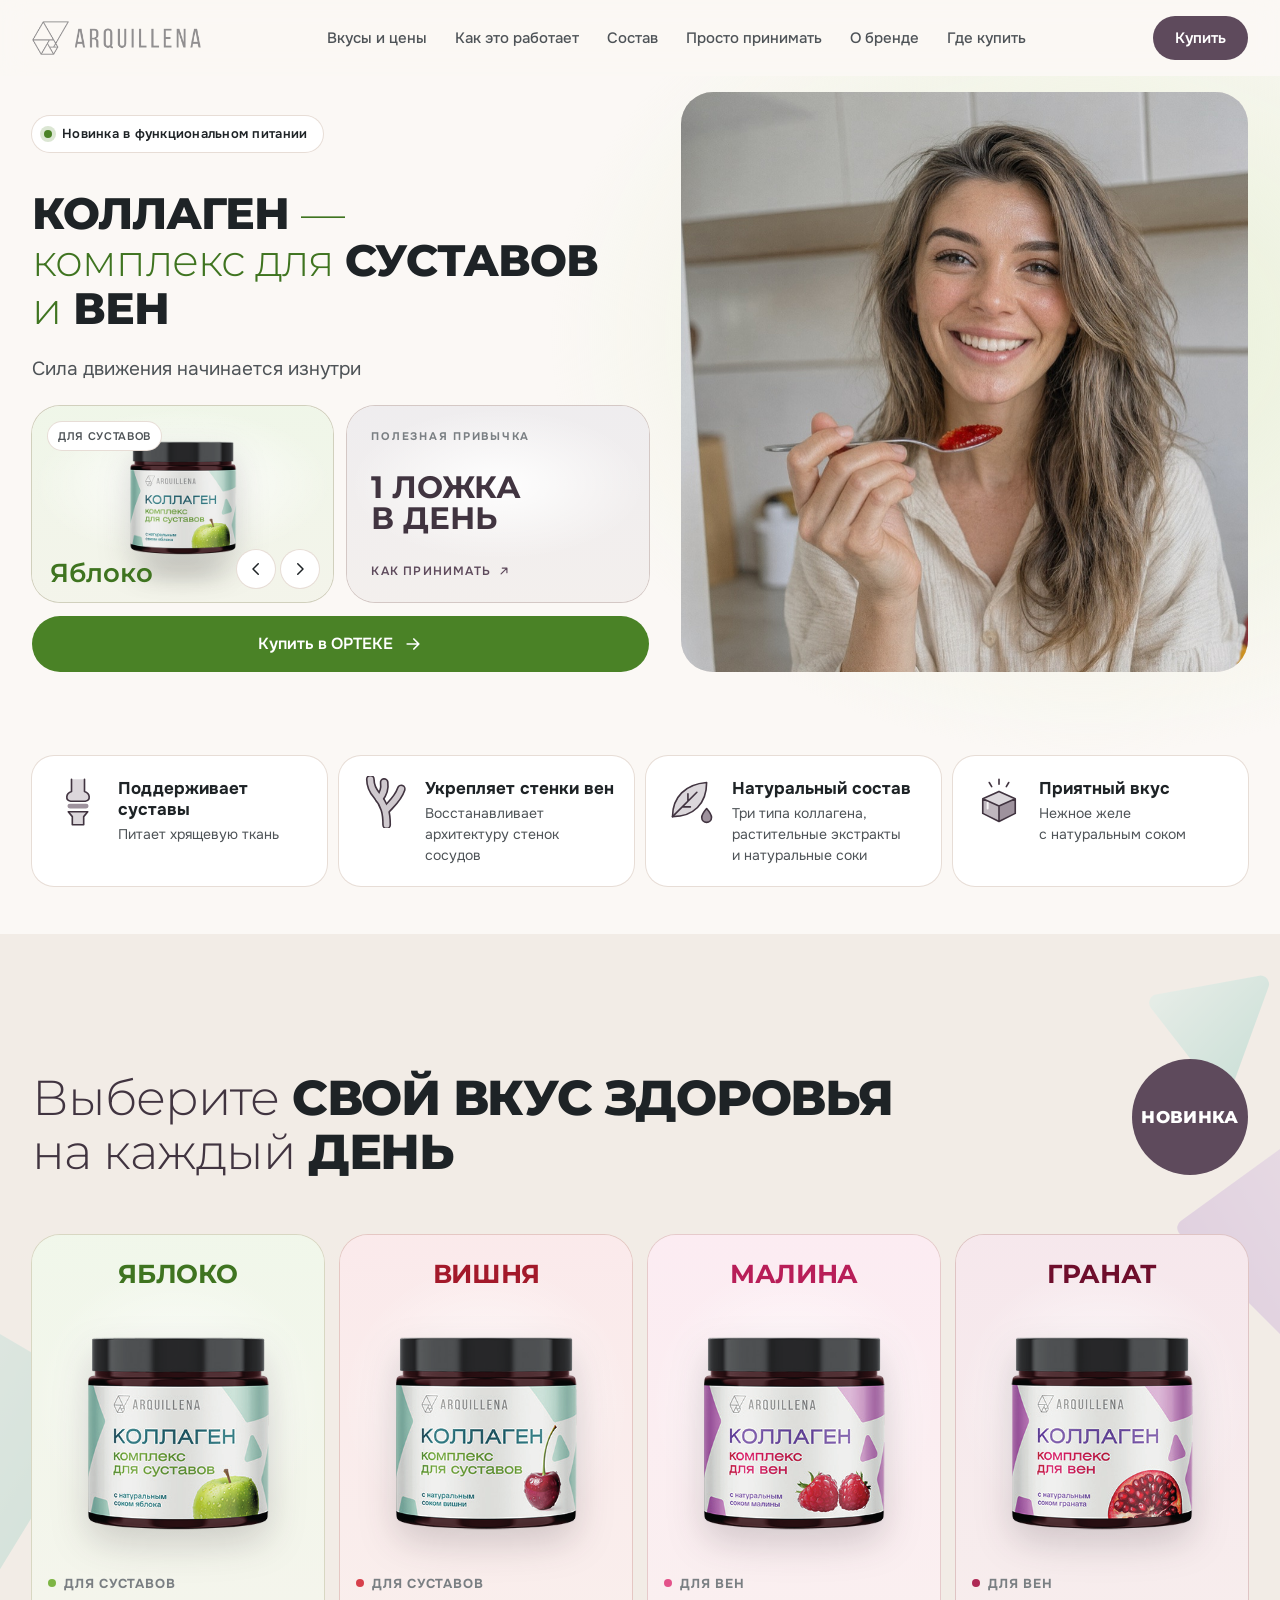
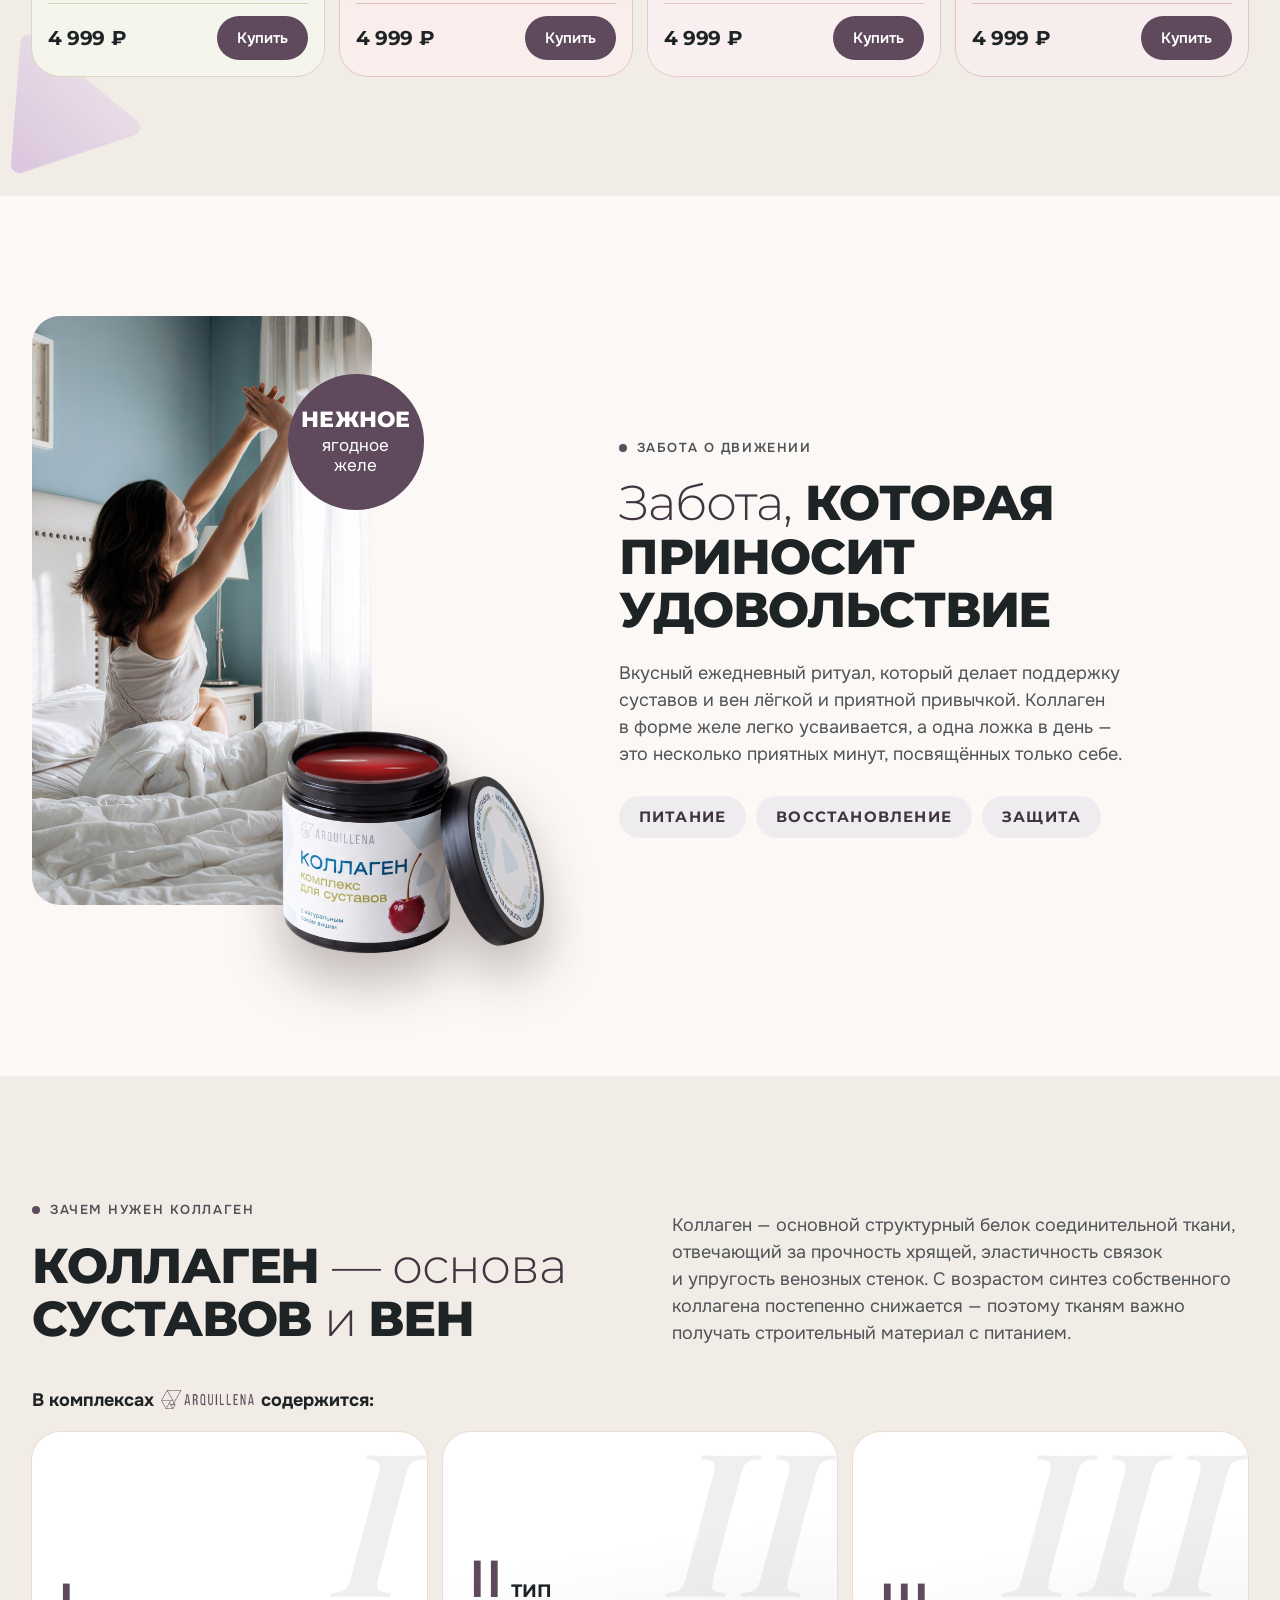
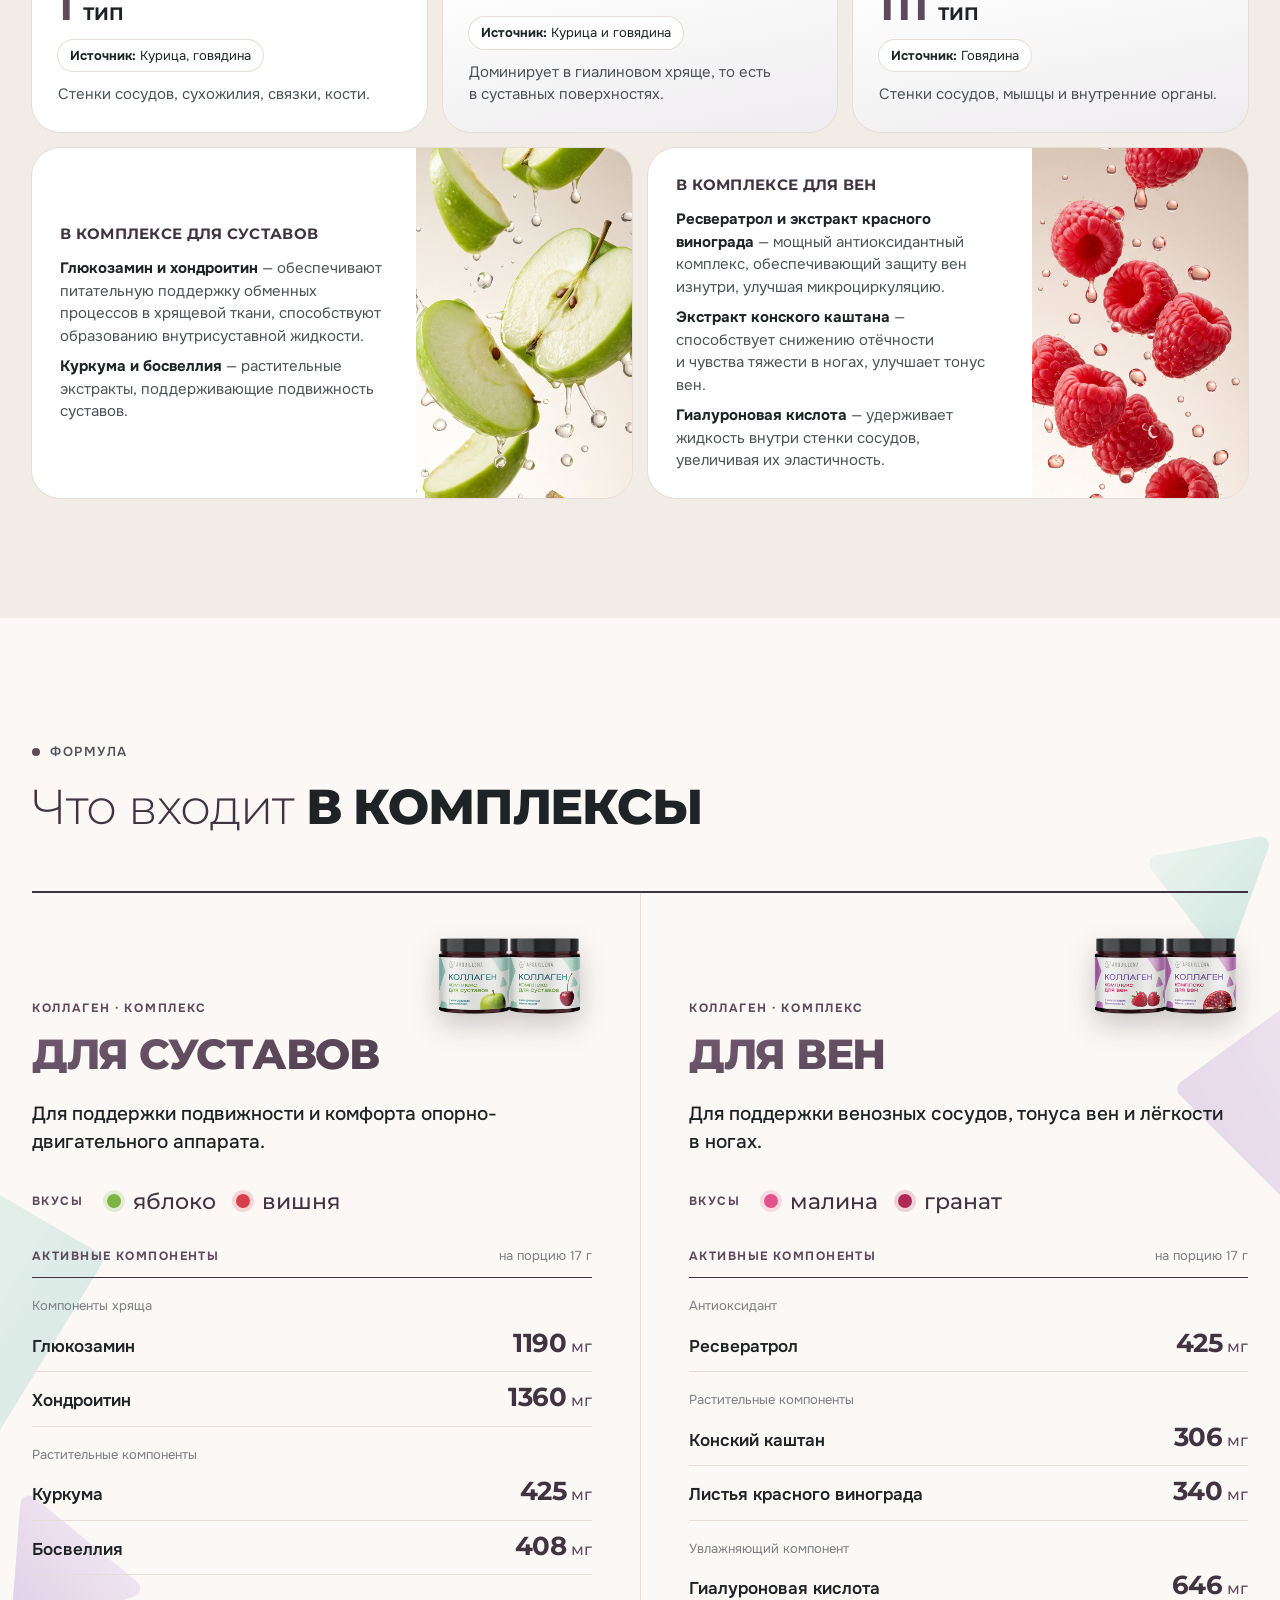
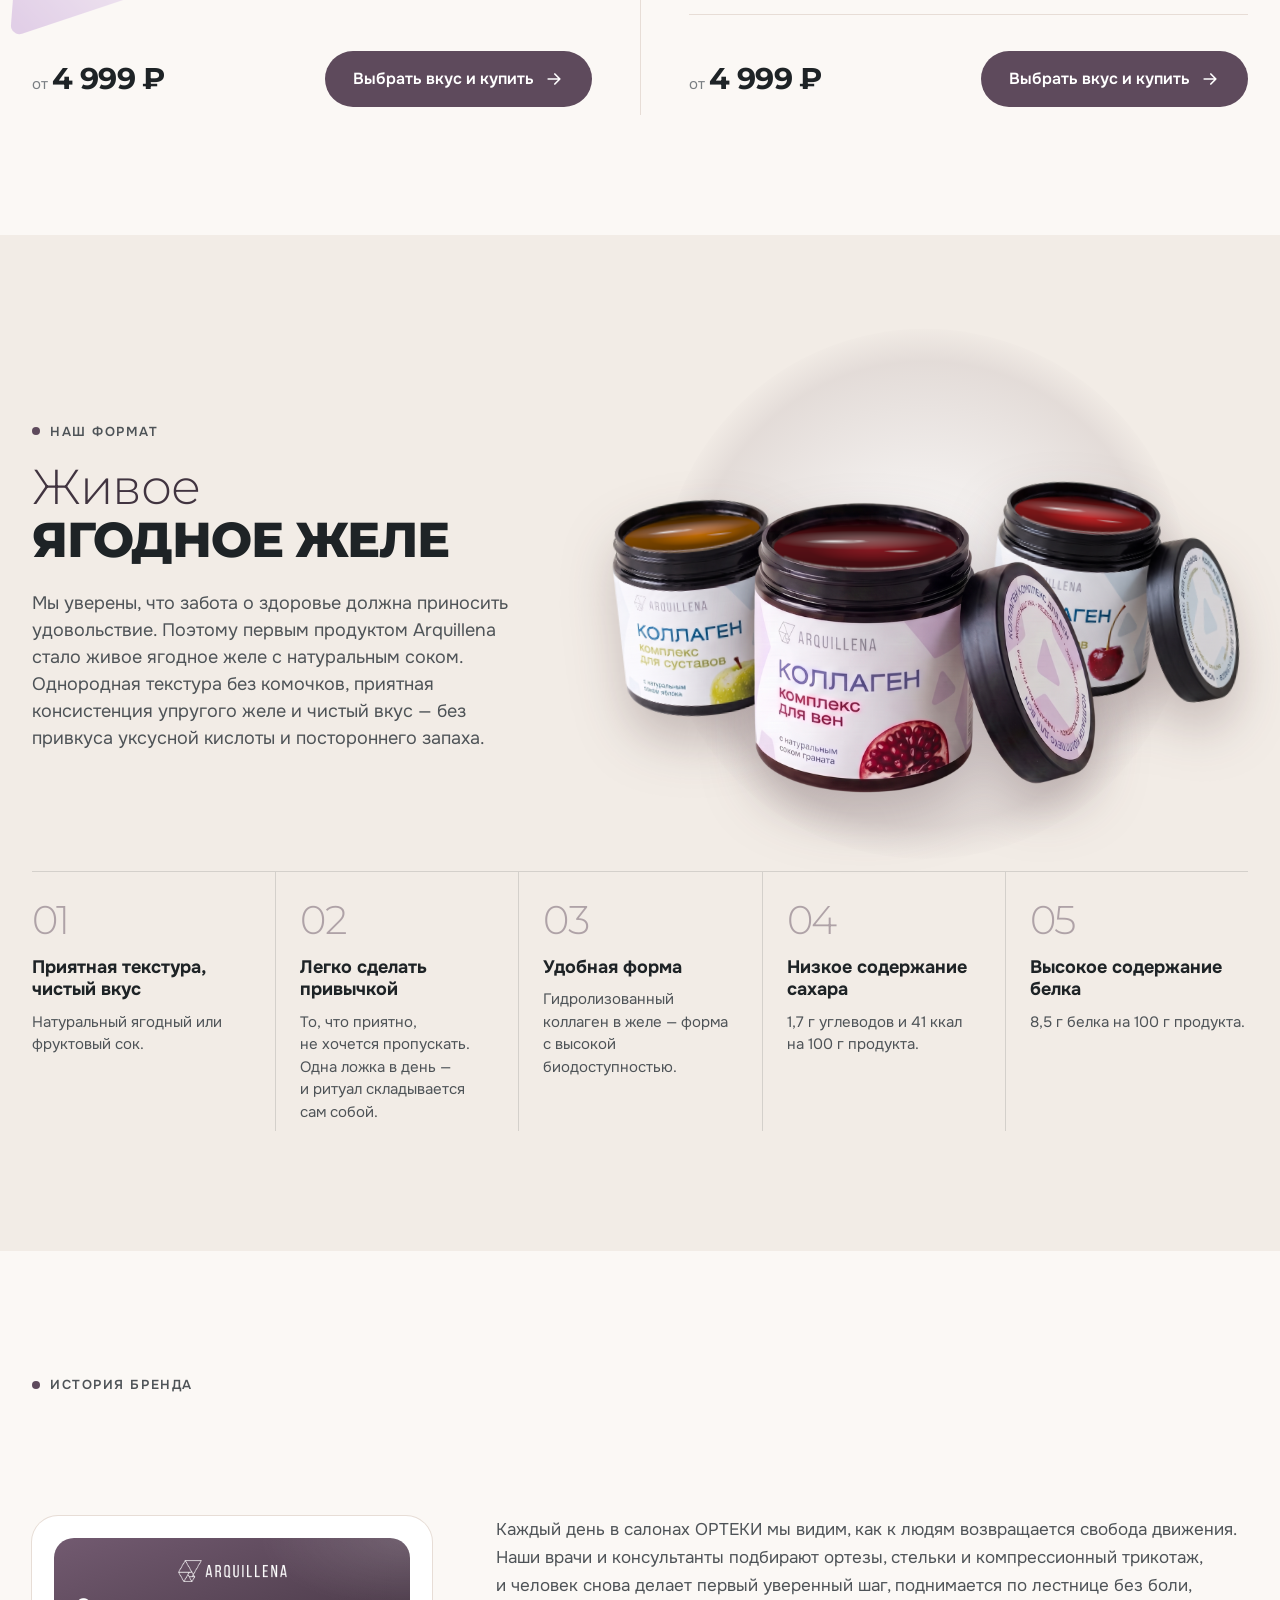
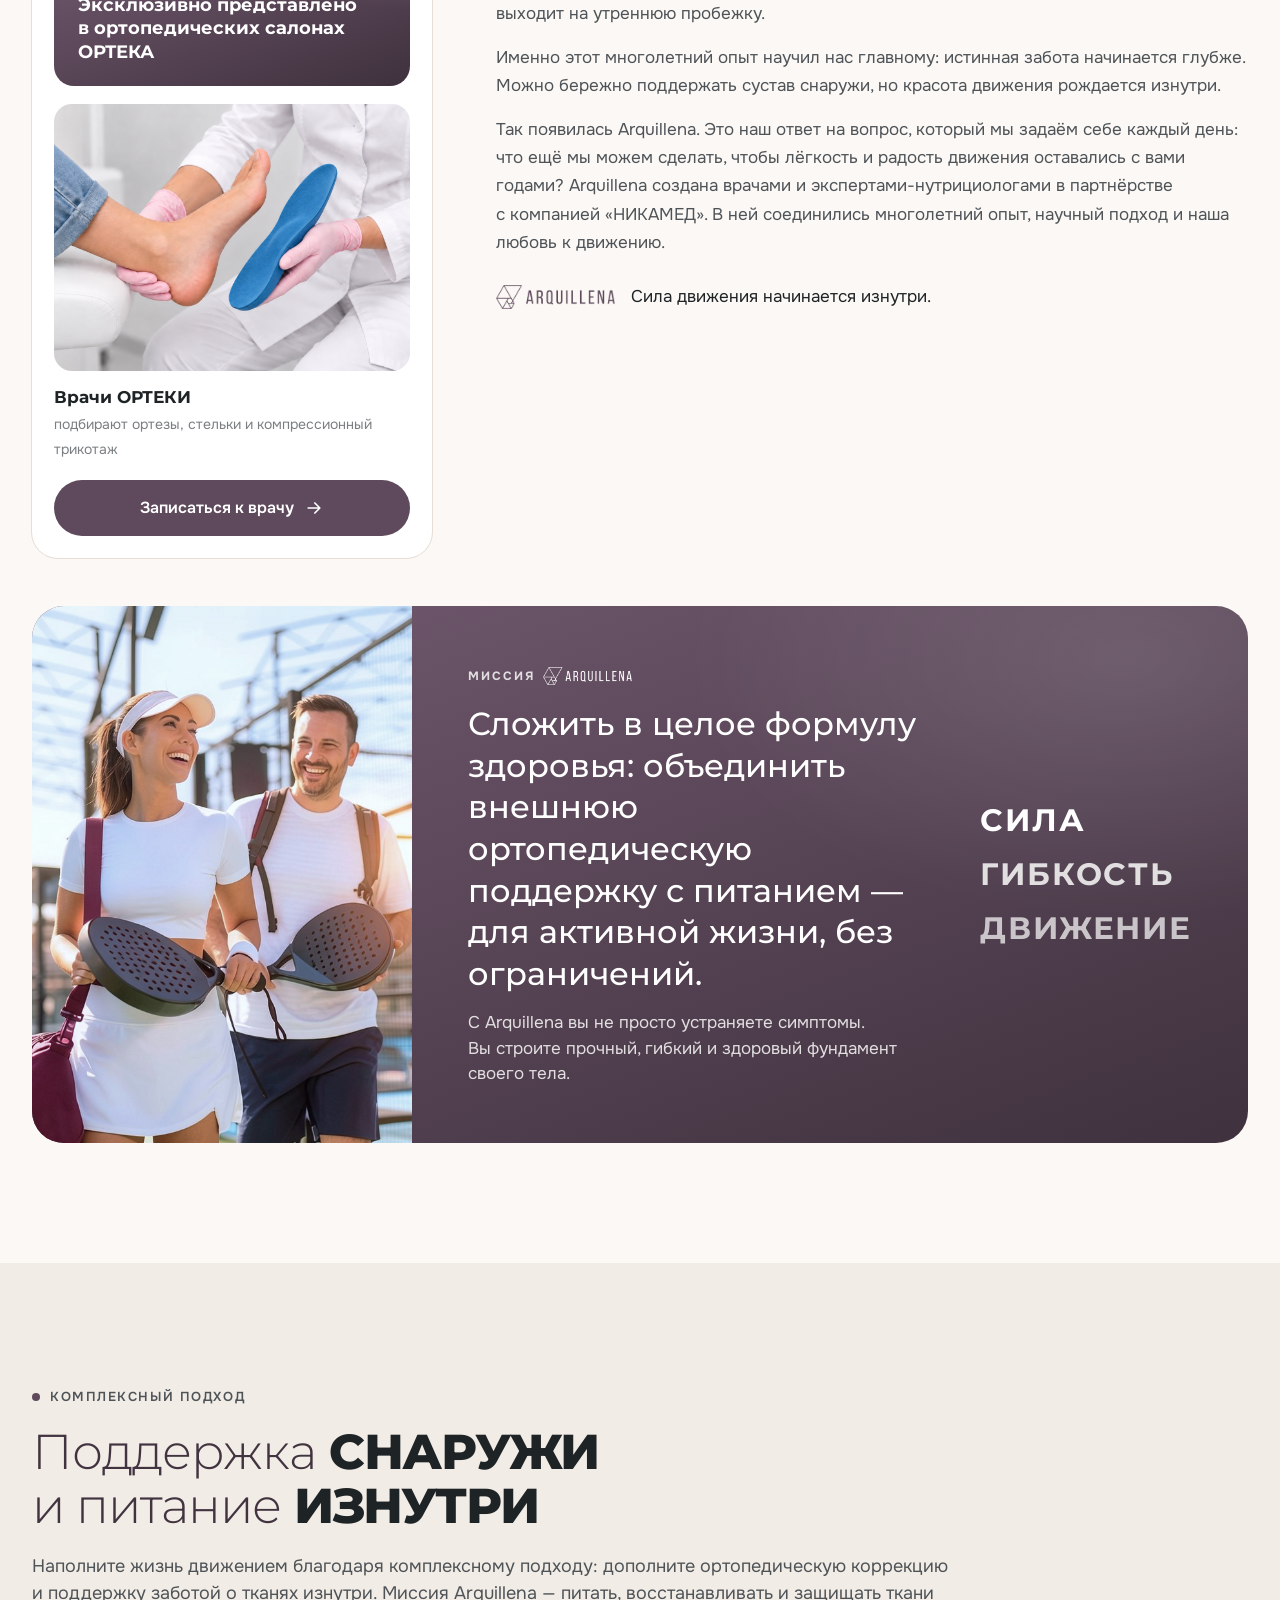
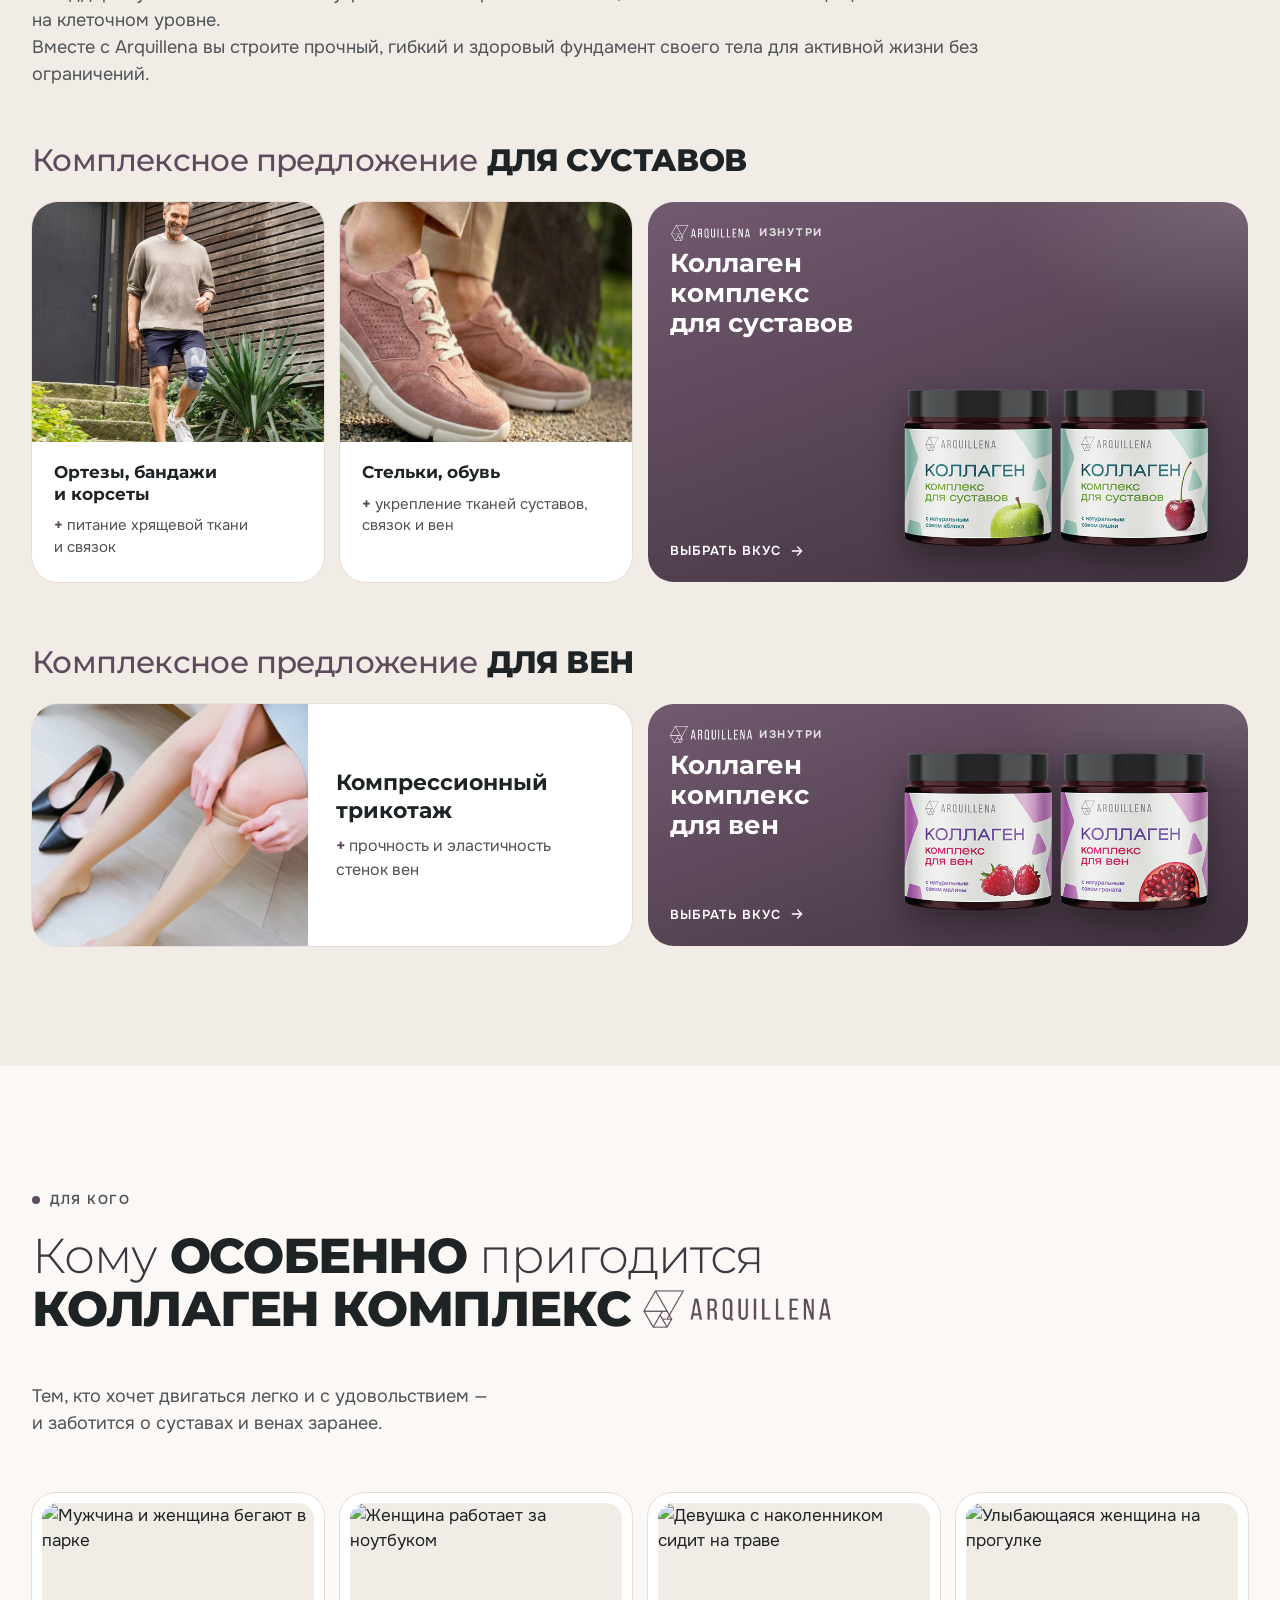
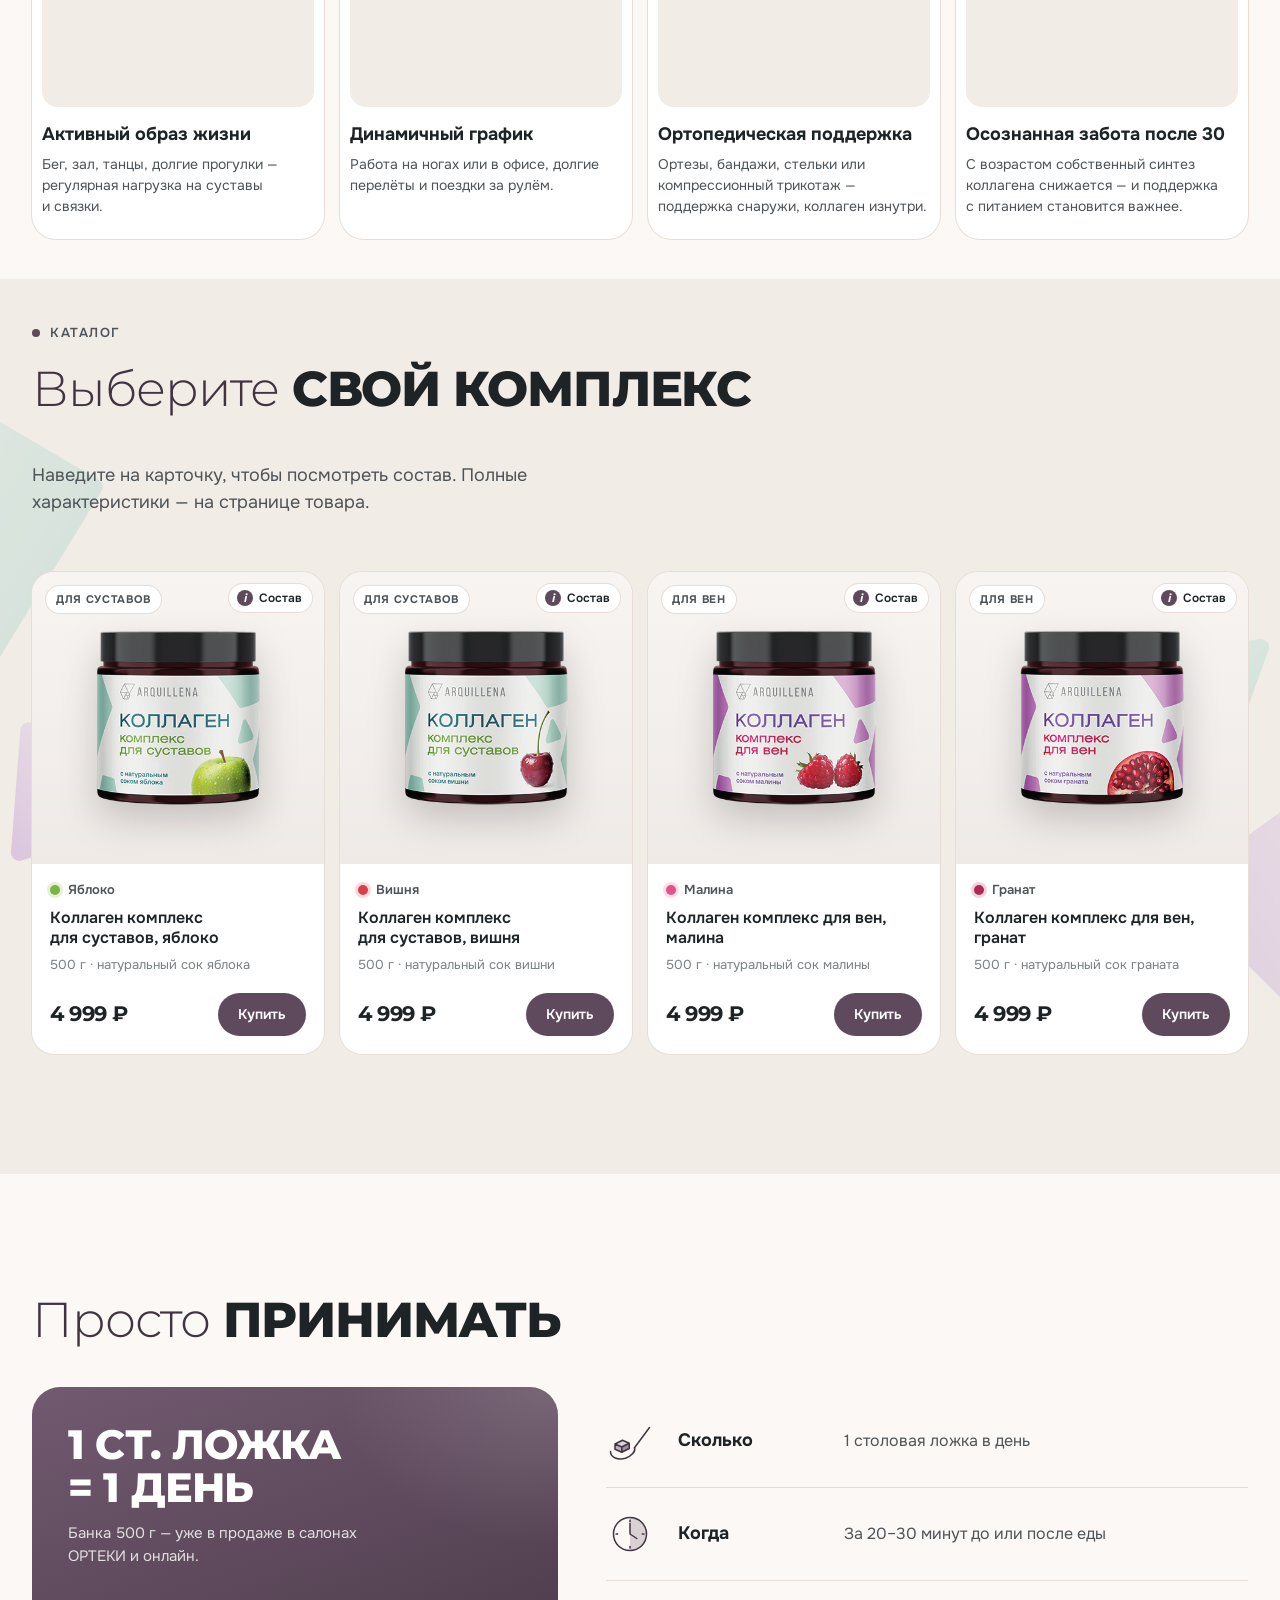
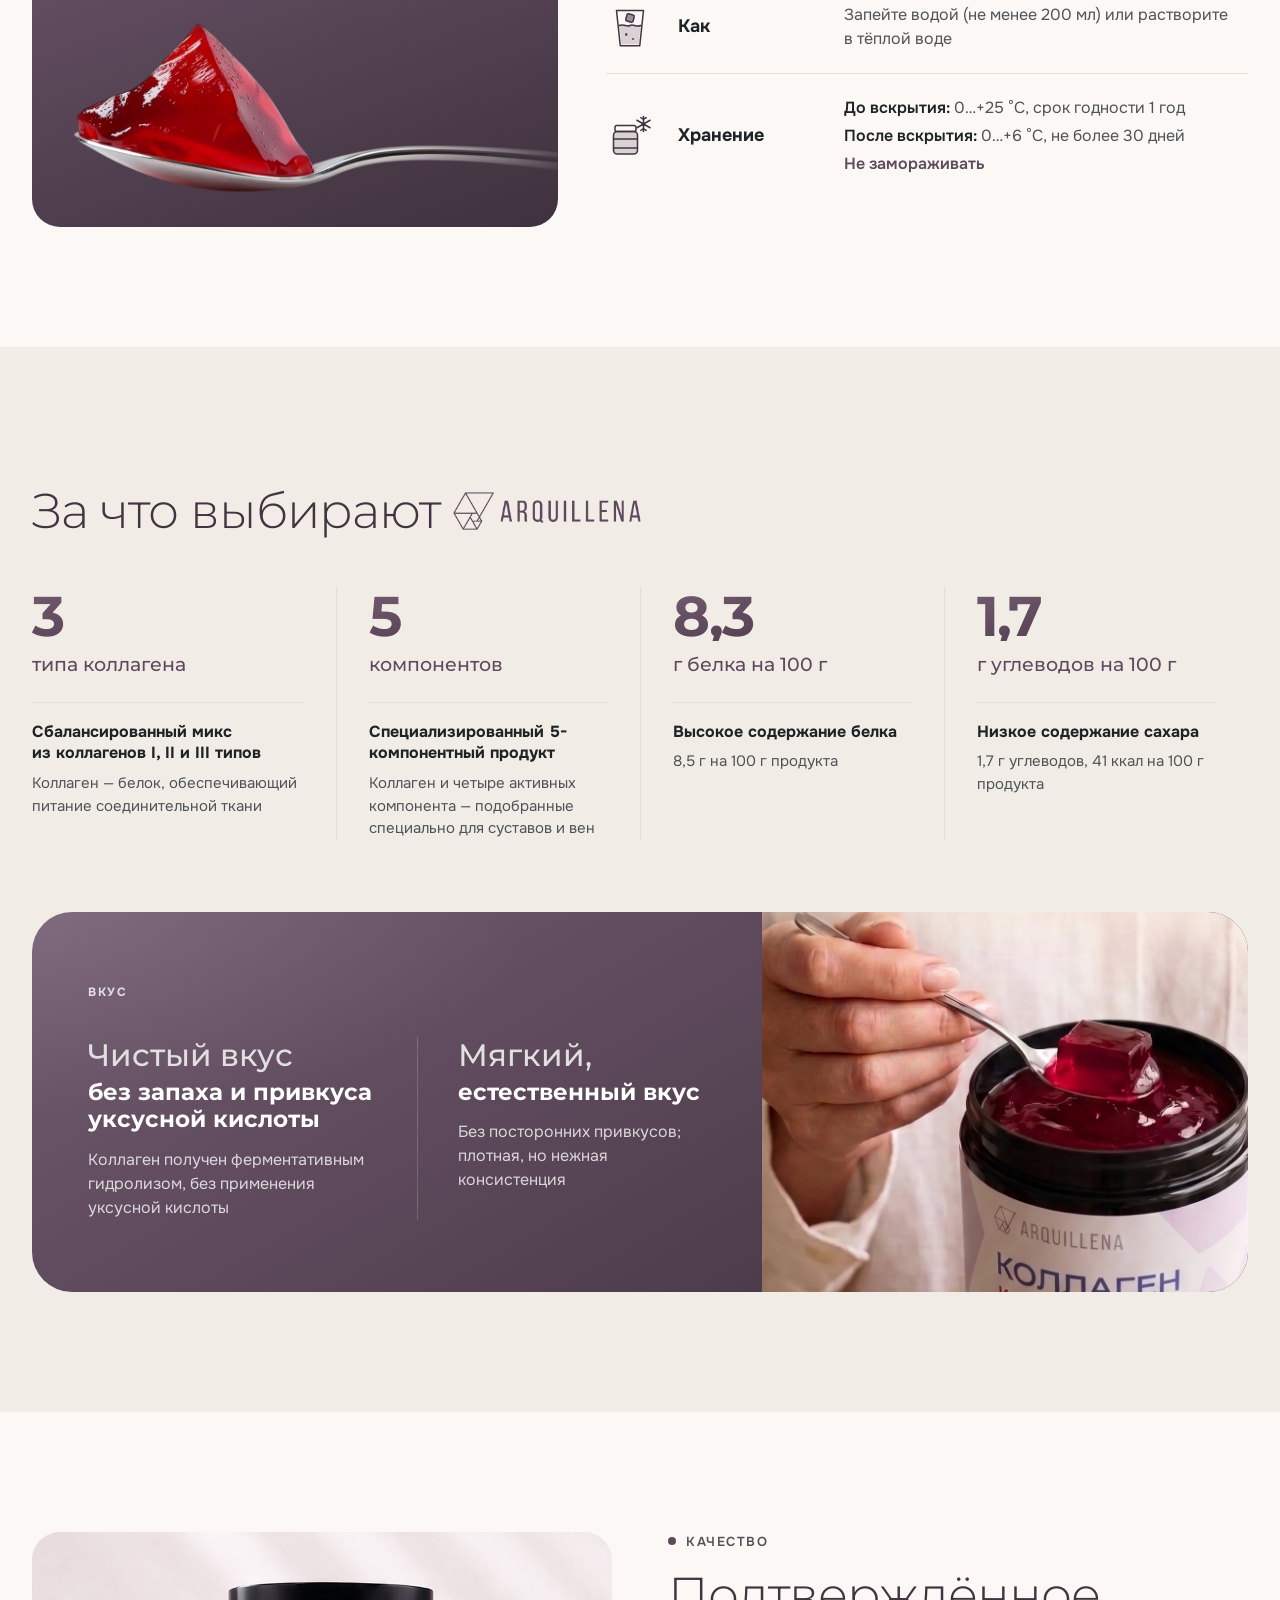
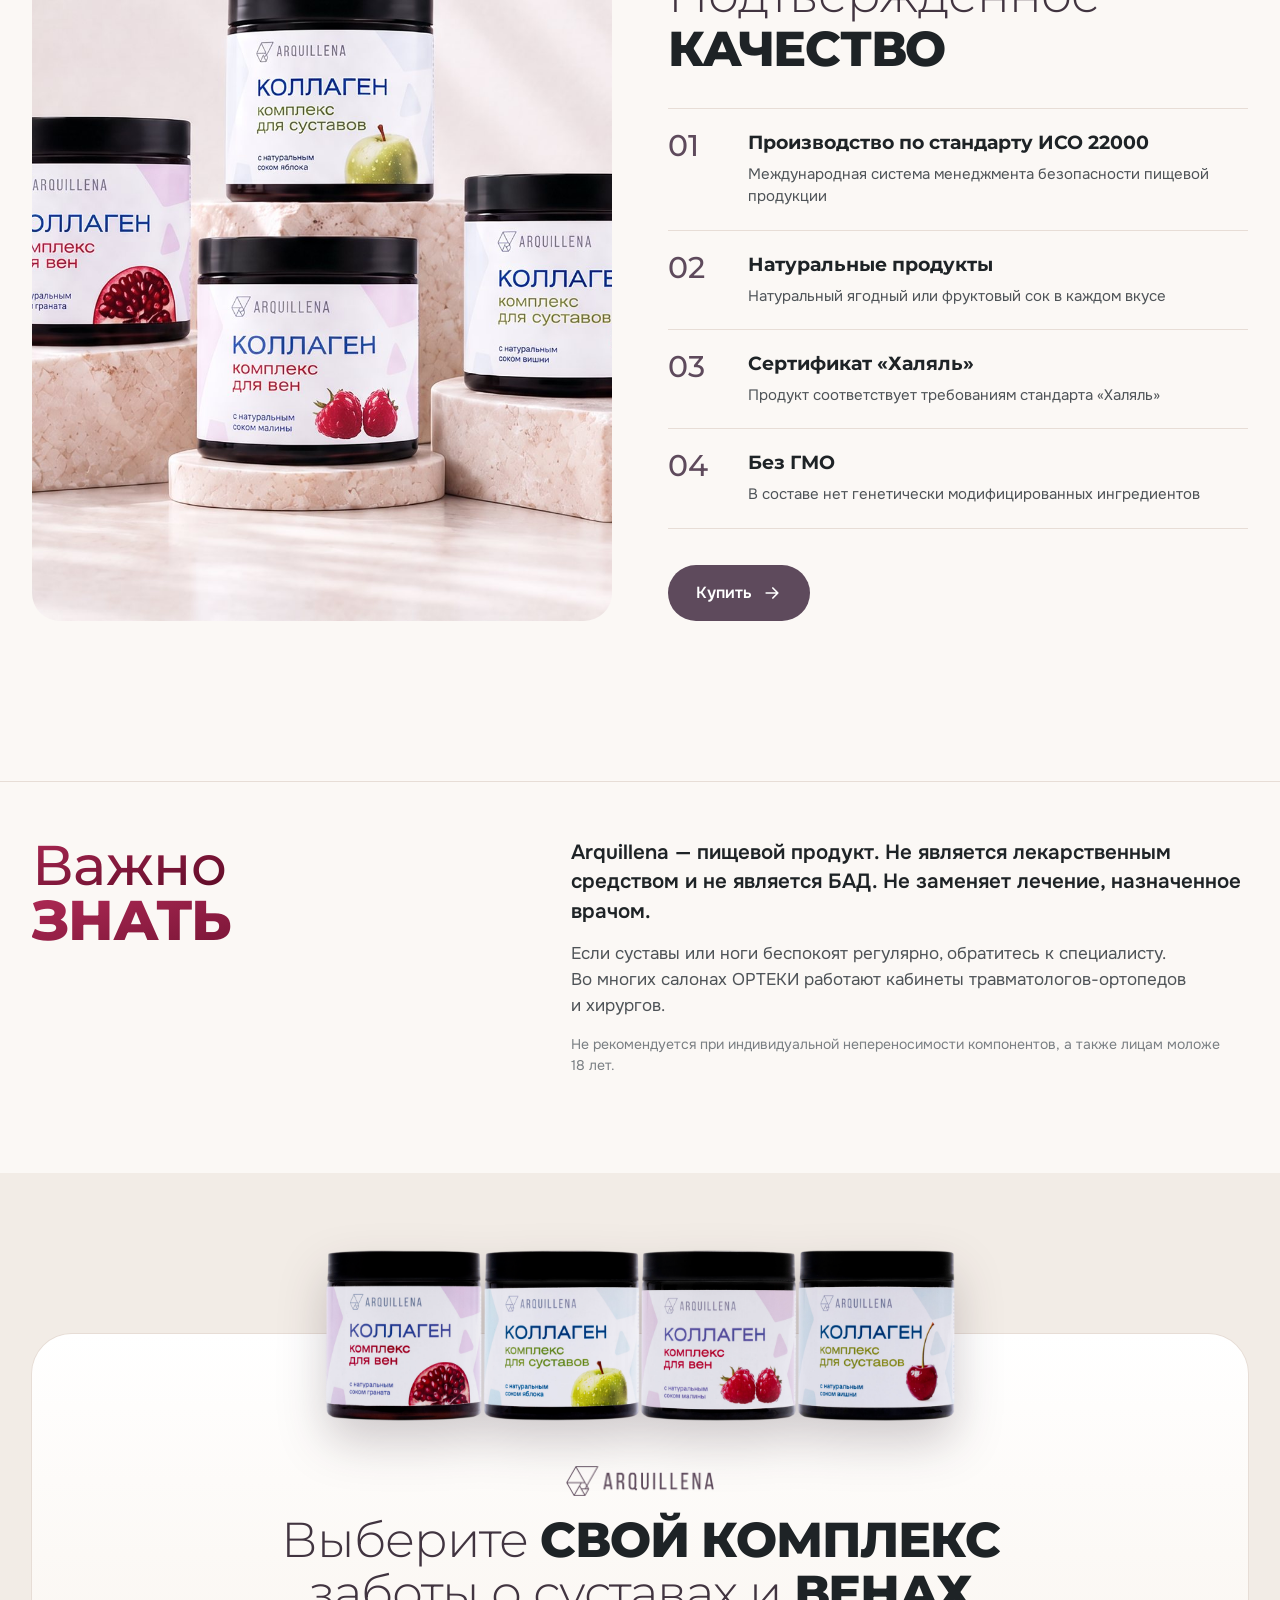
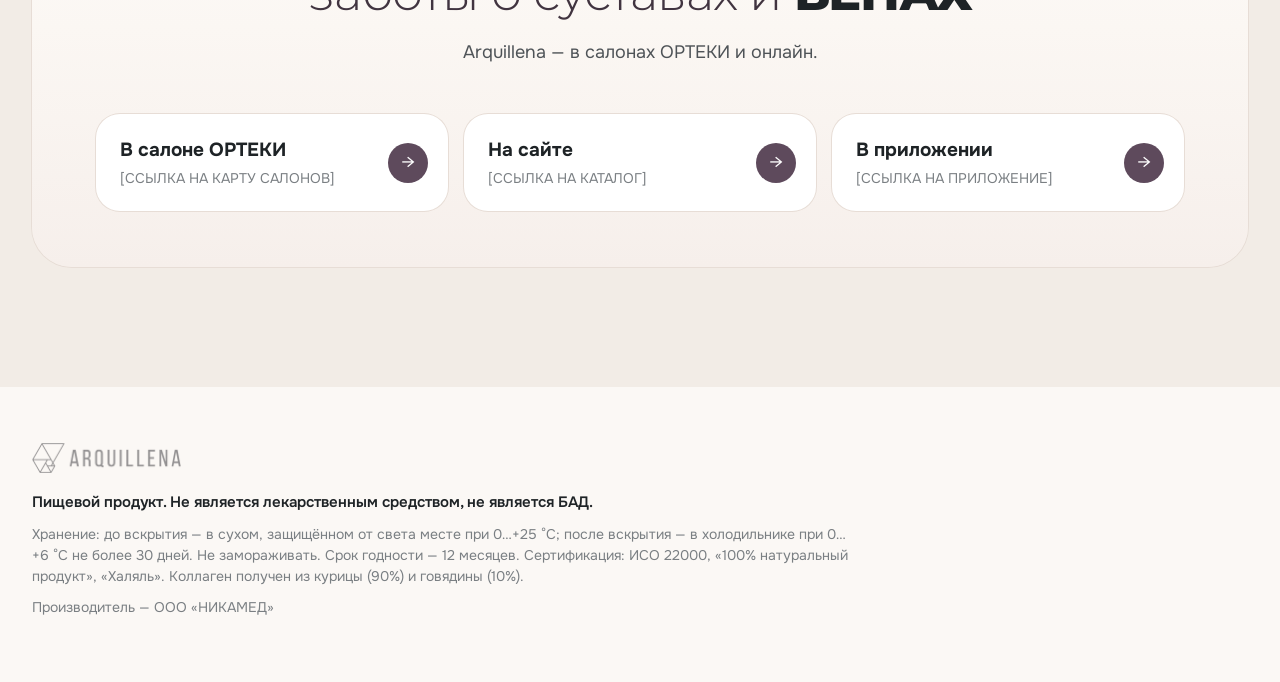
==== index.html @ eb4b1d9f "История бренда — карточка с врачом и записью, новые тексты, новое фото баннера Co-Authored-By: Claud" ====
<!doctype html>
<html lang="ru">
<head>
<meta name="robots" content="noindex, nofollow">
<meta charset="utf-8">
<meta name="viewport" content="width=device-width, initial-scale=1">
<title>Arquillena — коллаген, комплекс для суставов и вен</title>
<meta name="description" content="Коллаген Arquillena: комплекс для суставов и комплекс для вен. Нежное желе с натуральным соком. Сила движения начинается изнутри.">
<link rel="preconnect" href="https://fonts.googleapis.com">
<link rel="preconnect" href="https://fonts.gstatic.com" crossorigin>
<link rel="stylesheet" href="https://fonts.googleapis.com/css2?family=Montserrat:wght@300;400;500;600;700;800;900&family=Onest:wght@400;500;600;700&family=Playfair+Display:ital,wght@1,500;1,600&display=swap">
<link rel="stylesheet" href="css/style.css">
<link rel="stylesheet" href="css/sections.css">
<link rel="stylesheet" href="css/v2.css">
<link rel="preload" as="image" href="img/jar-apple.png">
<script>document.documentElement.classList.add('js')</script>
</head>
<body>

<!-- Структура и тексты — по прототипу заказчика (V8-Kartochki), визуал — наш -->

<!-- Шапка -->
<header class="header">
  <div class="header__inner container">
    <a class="header__logo" href="#top" aria-label="Arquillena, на главную">
      <img src="img/logo.png" alt="Arquillena" width="1200" height="242">
    </a>
    <nav class="header__nav" id="nav" aria-label="Разделы">
      <a href="#taste">Вкусы и&nbsp;цены</a>
      <a href="#science">Как это работает</a>
      <a href="#diff">Состав</a>
      <a href="#how">Просто принимать</a>
      <a href="#story">О&nbsp;бренде</a>
      <a href="#buy">Где купить</a>
    </nav>
    <a class="btn btn--sm header__cta" href="#taste">Купить</a>
    <button class="header__burger" type="button" aria-label="Открыть меню" aria-expanded="false" aria-controls="nav">
      <span></span><span></span>
    </button>
  </div>
</header>

<main id="top">

<!-- 1. Верхний баннер: слайдер вкусов + тексты прототипа -->
<section class="hero" id="hero" aria-roledescription="карусель" aria-label="Вкусы Arquillena">
  <div class="container hb">
    <div class="hb__left">
      <div class="hero__text">
        <div class="hero__eyebrow"><span class="dot"></span>Новинка в&nbsp;функциональном питании</div>
        <h1 class="hero__title">
          <span class="t-bold">Коллаген</span> <span class="t-serif">—</span><br>
          <span class="t-serif">комплекс для</span> <span class="t-bold">суставов</span> <span class="t-serif">и</span>&nbsp;<span class="t-bold">вен</span>
        </h1>
        <p class="hero__lead">Сила движения начинается изнутри</p>
      </div>

      <div class="hb__grid">
        <!-- Плитка 1: маленький слайдер вкусов -->
        <div class="hb__tile hb__slider" id="stage">
          <div class="stage__panel" id="panel" aria-hidden="true"></div>
          <div class="stage__word" id="word" aria-hidden="true"></div>
          <div class="stage__badge" id="badge">Для суставов</div>
          <div class="stage__jar">
            <div class="jar__float"><div class="jar__slot" id="jarSlot"></div></div>
            <div class="jar__shadow"></div>
          </div>
          <ul class="stage__chips" id="chips" aria-hidden="true"></ul>
          <div class="hb__flavor" id="hbFlavor" aria-live="polite">Яблоко</div>
          <button class="stage__arrow stage__arrow--prev" type="button" aria-label="Предыдущий вкус">
            <svg viewBox="0 0 24 24" aria-hidden="true"><path d="M15 5l-7 7 7 7"/></svg>
          </button>
          <button class="stage__arrow stage__arrow--next" type="button" aria-label="Следующий вкус">
            <svg viewBox="0 0 24 24" aria-hidden="true"><path d="M9 5l7 7-7 7"/></svg>
          </button>
        </div>

        <!-- Плитка 2: полезная привычка -->
        <a class="hb__tile hb__dark hb__habit" href="#how">
          <span class="hb__habit-kicker">Полезная привычка</span>
          <span class="hb__habit-title">1&nbsp;ложка<br>в&nbsp;день</span>
          <span class="hb__habit-link">Как принимать <svg viewBox="0 0 24 24" aria-hidden="true"><path d="M7 17L17 7M9 7h8v8"/></svg></span>
        </a>

        <!-- Плитка 3: кнопка покупки (выбор вкуса скрыт, он управляет слайдером) -->
        <div class="hb__cta hero__buy">
          <div class="hb__hidden" aria-hidden="true">
            <div class="buy__name" id="buyName">Комплекс для суставов, яблоко</div>
            <div class="picker" role="tablist" aria-label="Выберите вкус" id="picker"></div>
          </div>
          <a class="btn btn--accent btn--cart" href="#taste" id="buyBtn">
            Купить в&nbsp;ОРТЕКЕ
            <svg viewBox="0 0 24 24" aria-hidden="true"><path d="M5 12h14M13 6l6 6-6 6"/></svg>
          </a>
        </div>
      </div>
    </div>

    <!-- Справа: фото девушки -->
    <div class="hb__photo hb__photo--full">
      <img class="hb__shot" src="img/hero-girl-photo-4.jpg" alt="Девушка с улыбкой пробует ложку ягодного желе Arquillena на кухне" width="1600" height="969" fetchpriority="high">
    </div>
  </div>

  <!-- Преимущества -->
  <div class="container">
    <ul class="perks">
      <li class="perk" data-reveal>
        <span class="perk__icon rule__icon--duo"><svg viewBox="0 0 64 64" aria-hidden="true"><path class="f" d="M24 4 V19 C17 21 16 30 23 31 H41 C48 30 47 21 40 19 V4 Z"/><path d="M24 4 V19 C17 21 16 30 23 31 H41 C48 30 47 21 40 19 V4"/><rect class="f3" x="19" y="34" width="26" height="6" rx="3"/><path class="f" d="M20 44 H44 L39 50 V60 H25 V50 Z"/><path d="M20 44 H44 L39 50 V60 H25 V50 Z"/></svg></span>
        <div><h3>Поддерживает суставы</h3><p>Питает хрящевую ткань</p></div>
      </li>
      <li class="perk" data-reveal>
        <span class="perk__icon rule__icon--duo"><svg viewBox="0 0 64 64" aria-hidden="true"><g class="tube"><path d="M34 60 C34 46 32 36 22 24 C16 17 14 11 14 4"/><path d="M33 42 C40 34 48 28 52 16"/><path d="M25 28 C30 22 32 15 31 8"/></g><g class="tube-in"><path d="M34 60 C34 46 32 36 22 24 C16 17 14 11 14 4"/><path d="M33 42 C40 34 48 28 52 16"/><path d="M25 28 C30 22 32 15 31 8"/></g></svg></span>
        <div><h3>Укрепляет стенки вен</h3><p>Восстанавливает архитектуру стенок сосудов</p></div>
      </li>
      <li class="perk" data-reveal>
        <span class="perk__icon rule__icon--duo"><svg viewBox="0 0 64 64" aria-hidden="true"><path class="f" d="M8 50 C8 26 24 10 50 8 C50 34 34 50 8 50 Z"/><path d="M8 50 C8 26 24 10 50 8 C50 34 34 50 8 50 Z"/><path d="M8 50 L38 20 M20 38 H30 M27 31 V22"/><path class="f3" d="M50 40 C50 40 44 47 44 51 A6 6 0 0 0 56 51 C56 47 50 40 50 40 Z"/><path d="M50 40 C50 40 44 47 44 51 A6 6 0 0 0 56 51 C56 47 50 40 50 40 Z"/></svg></span>
        <div><h3>Натуральный состав</h3><p>Три типа коллагена, растительные экстракты и&nbsp;натуральные соки</p></div>
      </li>
      <li class="perk" data-reveal>
        <span class="perk__icon rule__icon--duo"><svg viewBox="0 0 64 64" aria-hidden="true"><path class="f" d="M12 28 L32 19 L52 28 L32 37 Z"/><path class="f2" d="M12 28 V46 L32 56 V37 Z"/><path class="f3" d="M32 37 V56 L52 46 V28 Z"/><path d="M12 28 L32 19 L52 28 L32 37 Z M12 28 V46 L32 56 L52 46 V28 M32 37 V56"/><path d="M18 33 V40" class="hl"/><path d="M32 4 V10 M20 8 L23 13 M44 8 L41 13"/></svg></span>
        <div><h3>Приятный вкус</h3><p>Нежное желе с&nbsp;натуральным соком</p></div>
      </li>
    </ul>
  </div>

</section>

<!-- 2. Вкусы с ценой -->
<section class="section taste has-shapes" id="taste">
  <div class="label-shapes" aria-hidden="true">
    <svg class="label-shapes__left" viewBox="0 0 320 620">
      <defs>
        <linearGradient id="lsTeal" x1="0" y1="0" x2="1" y2="1"><stop offset="0" stop-color="#CFEAE5"/><stop offset="1" stop-color="#7FC3B7"/></linearGradient>
        <linearGradient id="lsLav" x1="1" y1="0" x2="0" y2="1"><stop offset="0" stop-color="#EBDDF3"/><stop offset="1" stop-color="#B98ED2"/></linearGradient>
        <linearGradient id="lsLav2" x1="1" y1="0" x2="0" y2="1"><stop offset="0" stop-color="#E9DAF2"/><stop offset="1" stop-color="#A97CC6"/></linearGradient>
        <linearGradient id="lsTeal2" x1="0" y1="0" x2="1" y2="1"><stop offset="0" stop-color="#D7EFEA"/><stop offset="1" stop-color="#8FCDC1"/></linearGradient>
      </defs>
      <path class="ls ls--a" d="M-40 40 L250 210 L60 520 Z" fill="url(#lsTeal)" stroke="url(#lsTeal)"/>
      <path class="ls ls--b" d="M180 470 L290 560 L170 600 Z" fill="url(#lsLav)" stroke="url(#lsLav)"/>
    </svg>
    <svg class="label-shapes__right" viewBox="0 0 320 620">
      <path class="ls ls--c" d="M360 90 L70 300 L330 560 Z" fill="url(#lsLav2)" stroke="url(#lsLav2)"/>
      <path class="ls ls--d" d="M40 60 L150 40 L110 150 Z" fill="url(#lsTeal2)" stroke="url(#lsTeal2)"/>
    </svg>
  </div>
  <div class="container">
    <div class="section__head">
      <h2 class="h2" data-reveal><span class="t-serif">Выберите</span> <span class="t-bold">свой вкус здоровья</span><br><span class="t-serif">на&nbsp;каждый</span> <span class="t-bold">день</span></h2>
      <span class="pill-new" data-reveal><b>Новинка</b></span>
    </div>
    <div class="taste__grid">
      <article class="flavor" style="--g1:#7DB544; --g2:#3B6E1C; --fc:#3F7420" data-reveal>
        <h3 class="flavor__name">яблоко</h3>
        <div class="flavor__media"><img src="img/jar-apple.png" alt="Банка Arquillena, комплекс для суставов с натуральным соком яблока" width="354" height="354" loading="lazy"></div>
        <div class="flavor__row"><span class="flavor__line">для суставов</span></div>
        <div class="flavor__buy"><span class="flavor__price">4&nbsp;999&nbsp;₽</span><a class="flavor__btn" href="#">Купить</a></div>
      </article>
      <article class="flavor" style="--g1:#D73F4B; --g2:#8A1020; --fc:#A3192A" data-reveal>
        <h3 class="flavor__name">вишня</h3>
        <div class="flavor__media"><img src="img/jar-cherry.png" alt="Банка Arquillena, комплекс для суставов с натуральным соком вишни" width="354" height="354" loading="lazy"></div>
        <div class="flavor__row"><span class="flavor__line">для суставов</span></div>
        <div class="flavor__buy"><span class="flavor__price">4&nbsp;999&nbsp;₽</span><a class="flavor__btn" href="#">Купить</a></div>
      </article>
      <article class="flavor" style="--g1:#E3528A; --g2:#9E1549; --fc:#B81E58" data-reveal>
        <h3 class="flavor__name">малина</h3>
        <div class="flavor__media"><img src="img/jar-raspberry.png" alt="Банка Arquillena, комплекс для вен с натуральным соком малины" width="354" height="354" loading="lazy"></div>
        <div class="flavor__row"><span class="flavor__line">для вен</span></div>
        <div class="flavor__buy"><span class="flavor__price">4&nbsp;999&nbsp;₽</span><a class="flavor__btn" href="#">Купить</a></div>
      </article>
      <article class="flavor" style="--g1:#AE2955; --g2:#560822; --fc:#6E0E2C" data-reveal>
        <h3 class="flavor__name">гранат</h3>
        <div class="flavor__media"><img src="img/jar-pomegranate.png" alt="Банка Arquillena, комплекс для вен с натуральным соком граната" width="354" height="354" loading="lazy"></div>
        <div class="flavor__row"><span class="flavor__line">для вен</span></div>
        <div class="flavor__buy"><span class="flavor__price">4&nbsp;999&nbsp;₽</span><a class="flavor__btn" href="#">Купить</a></div>
      </article>
    </div>
  </div>
</section>

<!-- 3. Эмоциональный блок -->
<section class="section jelly care">
  <div class="container jelly__grid">
    <div class="jelly__media" data-reveal>
      <div class="arch arch--tall"><img src="img/people-morning-2.jpg" alt="Девушка утром потягивается в постели у окна" loading="lazy" width="816" height="1224"></div>
      <div class="arch arch--small arch--jar"><img src="img/jar-cherry-open-flat.png" alt="Открытая банка Arquillena, комплекс для суставов с соком вишни" loading="lazy" width="900" height="767"></div>
      <div class="jelly__sticker"><b>Нежное</b> ягодное<br>желе</div>
    </div>
    <div class="jelly__content">
      <div class="eyebrow" data-reveal><span class="dot"></span>Забота о&nbsp;движении</div>
      <h2 class="h2" data-reveal><span class="t-serif">Забота,</span> <span class="t-bold">которая приносит</span><br><span class="t-bold">удовольствие</span></h2>
      <p class="lead" data-reveal>Вкусный ежедневный ритуал, который делает поддержку суставов и&nbsp;вен лёгкой и&nbsp;приятной привычкой. Коллаген в&nbsp;форме желе легко усваивается, а&nbsp;одна ложка в&nbsp;день&nbsp;— это несколько приятных минут, посвящённых только себе.</p>
      <ul class="care__words" data-reveal>
        <li>Питание</li><li>Восстановление</li><li>Защита</li>
      </ul>
    </div>
  </div>
</section>

<!-- 4. Как это работает -->
<section class="section science" id="science">
  <div class="container">
    <div class="science__head">
      <div>
        <div class="eyebrow" data-reveal><span class="dot"></span>Зачем нужен коллаген</div>
        <h2 class="h2" data-reveal><span class="t-bold">Коллаген</span> <span class="t-serif">—</span> <span class="t-serif">основа</span><br><span class="t-bold">суставов</span> <span class="t-serif">и</span>&nbsp;<span class="t-bold">вен</span></h2>
      </div>
      <p class="lead science__lead" data-reveal>Коллаген&nbsp;— основной структурный белок соединительной ткани, отвечающий за&nbsp;прочность хрящей, эластичность связок и&nbsp;упругость венозных стенок. <span>С&nbsp;возрастом синтез собственного коллагена</span> постепенно снижается&nbsp;— поэтому тканям важно получать строительный материал с&nbsp;питанием.</p>
    </div>
    <p class="science__contains" data-reveal>В&nbsp;комплексах <a class="brand-logo brand-logo--link" href="#story" aria-label="Arquillena — о бренде"></a> содержится:</p>

    <!-- Бенто: I → II → III слева направо, рядом комплексы, к которым типы относятся по смыслу -->
    <div class="sci-grid sci-grid--even">
      <article class="sci sci--type sci--t1" data-reveal>
        <span class="sci__roman" aria-hidden="true">I</span>
        <div class="sci__type">I <small>тип</small></div>
        <span class="sci__src"><b>Источник:</b> Курица, говядина</span>
        <p>Стенки сосудов, сухожилия, связки, кости.</p>
      </article>

      <article class="sci sci--type sci--t2" data-reveal>
        <span class="sci__roman" aria-hidden="true">II</span>
        <div class="sci__type">II <small>тип</small></div>
        <span class="sci__src"><b>Источник:</b> Курица и&nbsp;говядина</span>
        <p>Доминирует в&nbsp;гиалиновом хряще, то&nbsp;есть в&nbsp;суставных поверхностях.</p>
      </article>

      <article class="sci sci--type sci--t3" data-reveal>
        <span class="sci__roman" aria-hidden="true">III</span>
        <div class="sci__type">III <small>тип</small></div>
        <span class="sci__src"><b>Источник:</b> Говядина</span>
        <p>Стенки сосудов, мышцы и&nbsp;внутренние органы.</p>
      </article>

      <article class="sci sci--joints" data-reveal>
        <div class="sci__photo"><img src="img/photo-apple.jpg" alt="" loading="lazy" width="936" height="1200"></div>
        <div class="sci__body">
          <h3>В&nbsp;комплексе для суставов</h3>
          <p><b>Глюкозамин и&nbsp;хондроитин</b>&nbsp;— обеспечивают питательную поддержку обменных процессов в&nbsp;хрящевой ткани, способствуют образованию внутрисуставной жидкости.</p>
          <p><b>Куркума и&nbsp;босвеллия</b>&nbsp;— растительные экстракты, поддерживающие подвижность суставов.</p>
        </div>
      </article>

      <article class="sci sci--veins" data-reveal>
        <div class="sci__photo"><img src="img/photo-raspberry.jpg" alt="" loading="lazy" width="784" height="1200"></div>
        <div class="sci__body">
          <h3>В&nbsp;комплексе для вен</h3>
          <p><b>Ресвератрол и&nbsp;экстракт красного винограда</b>&nbsp;— мощный антиоксидантный комплекс, обеспечивающий защиту вен изнутри, улучшая микроциркуляцию.</p>
          <p><b>Экстракт конского каштана</b>&nbsp;— способствует снижению отёчности и&nbsp;чувства тяжести в&nbsp;ногах, улучшает тонус вен.</p>
          <p><b>Гиалуроновая кислота</b>&nbsp;— удерживает жидкость внутри стенки сосудов, увеличивая их&nbsp;эластичность.</p>
        </div>
      </article>
    </div>
  </div>
</section>

<!-- 5. Что входит в комплексы -->
<section class="section diff has-shapes" id="diff">
  <div class="label-shapes" aria-hidden="true">
    <svg class="label-shapes__left" viewBox="0 0 320 620">
      <path class="ls ls--a" d="M-40 40 L250 210 L60 520 Z" fill="url(#lsTeal)" stroke="url(#lsTeal)"/>
      <path class="ls ls--b" d="M180 470 L290 560 L170 600 Z" fill="url(#lsLav)" stroke="url(#lsLav)"/>
    </svg>
    <svg class="label-shapes__right" viewBox="0 0 320 620">
      <path class="ls ls--c" d="M360 90 L70 300 L330 560 Z" fill="url(#lsLav2)" stroke="url(#lsLav2)"/>
      <path class="ls ls--d" d="M40 60 L150 40 L110 150 Z" fill="url(#lsTeal2)" stroke="url(#lsTeal2)"/>
    </svg>
  </div>
  <div class="container">
    <div class="section__head">
      <div>
        <div class="eyebrow" data-reveal><span class="dot"></span>Формула</div>
        <h2 class="h2" data-reveal><span class="t-serif">Что входит</span> <span class="t-bold">в&nbsp;комплексы</span></h2>
      </div>
    </div>
    <div class="diff__grid fx-grid">
      <article class="fx" data-reveal>
        <header class="fx__head">
          <span class="fx__kicker">Коллаген · комплекс</span>
          <div class="fx__jars"><img src="img/jar-apple.png" alt="" width="354" height="354" loading="lazy"><img src="img/jar-cherry.png" alt="" width="354" height="354" loading="lazy"></div>
          <h3 class="fx__word">для суставов</h3>
        </header>
        <p class="fx__why">Для поддержки подвижности и&nbsp;комфорта опорно-двигательного аппарата.</p>
        <div class="fx__flavors"><span class="fx__label">Вкусы</span><span><i class="fx__dot" style="--c:#7DB544"></i>яблоко</span><span><i class="fx__dot" style="--c:#D73F4B"></i>вишня</span></div>
        <div class="fx__spec">
          <div class="fx__spec-head"><span class="fx__label">Активные компоненты</span><span class="fx__note">на&nbsp;порцию 17&nbsp;г</span></div>
          <div class="fx__group"><span class="fx__sub">Компоненты хряща</span><ul class="fx__list"><li><span class="fx__name">Глюкозамин</span><span class="fx__dose">1190<small>мг</small></span></li><li><span class="fx__name">Хондроитин</span><span class="fx__dose">1360<small>мг</small></span></li></ul></div><div class="fx__group"><span class="fx__sub">Растительные компоненты</span><ul class="fx__list"><li><span class="fx__name">Куркума</span><span class="fx__dose">425<small>мг</small></span></li><li><span class="fx__name">Босвеллия</span><span class="fx__dose">408<small>мг</small></span></li></ul></div>
        </div>
        <footer class="fx__foot"><span class="fx__price">от&nbsp;<b>4&nbsp;999&nbsp;₽</b></span><a class="btn btn--brand" href="#taste">Выбрать вкус и&nbsp;купить<svg viewBox="0 0 24 24" aria-hidden="true"><path d="M5 12h14M13 6l6 6-6 6"/></svg></a></footer>
      </article>

      <article class="fx" data-reveal>
        <header class="fx__head">
          <span class="fx__kicker">Коллаген · комплекс</span>
          <div class="fx__jars"><img src="img/jar-raspberry.png" alt="" width="354" height="354" loading="lazy"><img src="img/jar-pomegranate.png" alt="" width="354" height="354" loading="lazy"></div>
          <h3 class="fx__word">для вен</h3>
        </header>
        <p class="fx__why">Для поддержки венозных сосудов, тонуса вен и&nbsp;лёгкости в&nbsp;ногах.</p>
        <div class="fx__flavors"><span class="fx__label">Вкусы</span><span><i class="fx__dot" style="--c:#E3528A"></i>малина</span><span><i class="fx__dot" style="--c:#AE2955"></i>гранат</span></div>
        <div class="fx__spec">
          <div class="fx__spec-head"><span class="fx__label">Активные компоненты</span><span class="fx__note">на&nbsp;порцию 17&nbsp;г</span></div>
          <div class="fx__group"><span class="fx__sub">Антиоксидант</span><ul class="fx__list"><li><span class="fx__name">Ресвератрол</span><span class="fx__dose">425<small>мг</small></span></li></ul></div><div class="fx__group"><span class="fx__sub">Растительные компоненты</span><ul class="fx__list"><li><span class="fx__name">Конский каштан</span><span class="fx__dose">306<small>мг</small></span></li><li><span class="fx__name">Листья красного винограда</span><span class="fx__dose">340<small>мг</small></span></li></ul></div><div class="fx__group"><span class="fx__sub">Увлажняющий компонент</span><ul class="fx__list"><li><span class="fx__name">Гиалуроновая кислота</span><span class="fx__dose">646<small>мг</small></span></li></ul></div>
        </div>
        <footer class="fx__foot"><span class="fx__price">от&nbsp;<b>4&nbsp;999&nbsp;₽</b></span><a class="btn btn--brand" href="#taste">Выбрать вкус и&nbsp;купить<svg viewBox="0 0 24 24" aria-hidden="true"><path d="M5 12h14M13 6l6 6-6 6"/></svg></a></footer>
      </article>
    </div>
  </div>
</section>

<!-- 6. Почему желе -->
<section class="section live" id="jelly">
  <div class="container">
    <div class="live__top">
      <div class="live__intro">
        <div class="eyebrow" data-reveal><span class="dot"></span>Наш формат</div>
        <h2 class="h2" data-reveal><span class="t-serif">Живое</span><br><span class="t-bold">ягодное желе</span></h2>
        <p class="lead" data-reveal>Мы&nbsp;уверены, что забота о&nbsp;здоровье должна приносить удовольствие. Поэтому первым продуктом Arquillena стало живое ягодное желе с&nbsp;натуральным соком. Однородная текстура без комочков, приятная консистенция упругого желе и&nbsp;чистый вкус&nbsp;— без привкуса уксусной кислоты и&nbsp;постороннего запаха.</p>
      </div>
      <!-- Композиция из обтравленных открытых банок -->
      <div class="live__stage" data-reveal aria-hidden="true">
        <span class="live__halo"></span>
        <img class="live__jar live__jar--l" src="img/jar-open-apple-flat.png" alt="" width="1000" height="853" loading="lazy">
        <img class="live__jar live__jar--r" src="img/jar-cherry-open-flat.png" alt="" width="1000" height="852" loading="lazy">
        <img class="live__jar live__jar--c" src="img/jar-open-pomegranate-flat.png" alt="" width="1000" height="852" loading="lazy">
        
      </div>
    </div>

    <ol class="live__points">
      <li class="lp" data-reveal>
        <span class="lp__num">01</span>
        <h3>Приятная текстура, чистый вкус</h3>
        <p>Натуральный ягодный или фруктовый сок.</p>
      </li>
      <li class="lp" data-reveal>
        <span class="lp__num">02</span>
        <h3>Легко сделать привычкой</h3>
        <p>То, что приятно, не&nbsp;хочется пропускать. Одна ложка в&nbsp;день&nbsp;— и&nbsp;ритуал складывается <span>сам собой</span>.</p>
      </li>
      <li class="lp" data-reveal>
        <span class="lp__num">03</span>
        <h3>Удобная форма</h3>
        <p>Гидролизованный коллаген в&nbsp;желе&nbsp;— форма с&nbsp;высокой биодоступностью.</p>
      </li>
      <li class="lp lp--stat" data-reveal>
        <span class="lp__num">04</span>
        <h3>Низкое содержание сахара</h3>
        <p>1,7&nbsp;г углеводов и&nbsp;41&nbsp;ккал на&nbsp;100&nbsp;г продукта.</p>
      </li>
      <li class="lp lp--stat" data-reveal>
        <span class="lp__num">05</span>
        <h3>Высокое содержание белка</h3>
        <p>8,5&nbsp;г белка на&nbsp;100&nbsp;г продукта.</p>
      </li>
    </ol>
  </div>
</section>

<!-- 8. История бренда и миссия -->
<section class="section history" id="story">
  <div class="container">
    <div class="history__head">
      <div class="eyebrow" data-reveal><span class="dot"></span>История бренда</div>
      <h2 class="h2" data-reveal><span class="t-serif">История,</span> <span class="t-bold">вдохновлённая жизнью</span></h2>
    </div>
    <div class="hc">
      <aside class="hc__card" data-reveal>
        <div class="hc__badge"><span class="brand-logo" role="img" aria-label="Arquillena"></span><b>Эксклюзивно представлено в&nbsp;ортопедических салонах ОРТЕКА</b></div>
        <figure class="hc__doc">
          <img src="img/doctor-insole.jpg" alt="Врач ОРТЕКИ подбирает ортопедическую стельку" width="1200" height="900" loading="lazy">
          <figcaption><b>Врачи ОРТЕКИ</b><span>подбирают ортезы, стельки и&nbsp;компрессионный трикотаж</span></figcaption>
        </figure>
        <a class="btn btn--brand hc__btn" href="#">Записаться к&nbsp;врачу<svg viewBox="0 0 24 24" aria-hidden="true"><path d="M5 12h14M13 6l6 6-6 6"/></svg></a>
      </aside>
      <div class="hc__text" data-reveal>
        <p>Каждый день в&nbsp;салонах ОРТЕКИ мы&nbsp;видим, как к&nbsp;людям возвращается свобода движения. Наши врачи и&nbsp;консультанты подбирают ортезы, стельки и&nbsp;компрессионный трикотаж, и&nbsp;человек снова делает первый уверенный шаг, поднимается по&nbsp;лестнице без боли, выходит на&nbsp;утреннюю пробежку.</p>
        <p>Именно этот многолетний опыт научил нас главному: истинная забота начинается глубже. Можно бережно поддержать сустав снаружи, но&nbsp;красота движения рождается изнутри.</p>
        <p>Так появилась Arquillena. Это наш ответ на&nbsp;вопрос, который мы&nbsp;задаём себе каждый день: что ещё мы&nbsp;можем сделать, чтобы лёгкость и&nbsp;радость движения оставались с&nbsp;вами годами? Arquillena создана врачами и&nbsp;экспертами-нутрициологами в&nbsp;партнёрстве с&nbsp;компанией «НИКАМЕД». В&nbsp;ней соединились многолетний опыт, научный подход и&nbsp;наша любовь к&nbsp;движению.</p>
        <p class="hc__sign"><span class="brand-logo" role="img" aria-label="Arquillena"></span><span>Сила движения начинается изнутри.</span></p>
      </div>
    </div>

    <div class="mission" data-reveal>
      <div class="mission__photo"><img src="img/people-active-3.jpg" alt="Улыбающиеся девушка и мужчина с ракетками после игры в падел" loading="lazy" width="928" height="832"></div>
      <div class="mission__text">
        <span class="mission__kicker">Миссия <span class="brand-logo" role="img" aria-label="Arquillena"></span></span>
        <p class="mission__main">Сложить в&nbsp;целое формулу здоровья: объединить внешнюю ортопедическую поддержку с&nbsp;питанием&nbsp;— для активной жизни, без ограничений.</p>
        <p class="mission__sub">С&nbsp;Arquillena вы&nbsp;не&nbsp;просто устраняете симптомы. Вы&nbsp;строите прочный, гибкий и&nbsp;здоровый фундамент своего тела.</p>
      </div>
      <ul class="mission__words"><li>Сила</li><li>Гибкость</li><li>Движение</li></ul>
    </div>
  </div>
</section>

<!-- 7. Комплексное предложение: ортопедия ОРТЕКИ снаружи + Arquillena изнутри -->
<section class="section combo cp" id="combo">
  <div class="container">
    <div class="section__head">
      <div>
        <div class="eyebrow" data-reveal><span class="dot"></span>Комплексный подход</div>
        <h2 class="h2" data-reveal><span class="t-serif">Поддержка</span> <span class="t-bold">снаружи</span><br><span class="t-serif">и&nbsp;питание</span> <span class="t-bold">изнутри</span></h2>
      </div>
      <p class="lead section__aside" data-reveal>Наполните жизнь движением благодаря комплексному подходу: дополните ортопедическую коррекцию и&nbsp;поддержку заботой о&nbsp;тканях изнутри. Миссия Arquillena&nbsp;— питать, восстанавливать и&nbsp;защищать ткани на&nbsp;клеточном уровне.<br>Вместе с&nbsp;Arquillena вы&nbsp;строите прочный, гибкий и&nbsp;здоровый фундамент своего тела для активной жизни без ограничений.</p>
    </div>

    <div class="cp-group">
      <h3 class="cp-group__title" data-reveal><span class="t-serif">Комплексное предложение</span> <span class="t-bold">для&nbsp;суставов</span></h3>
      <div class="cp-grid">
        <article class="cp-card" data-reveal>
          <div class="cp-card__art cp-card__art--photo"><img src="img/cat-ortho-2.jpg" alt="Мужчина в коленном бандаже спускается по ступеням" loading="lazy" style="object-position:50% 30%"></div>
          <div class="cp-card__body"><h4>Ортезы, бандажи и&nbsp;корсеты</h4><p><b>+</b> питание хрящевой ткани и&nbsp;связок</p></div>
        </article>
        <article class="cp-card" data-reveal>
          <div class="cp-card__art cp-card__art--photo"><img src="img/cat-shoes-2.jpg" alt="Удобные кроссовки на прогулке" loading="lazy" style="object-position:40% 55%"></div>
          <div class="cp-card__body"><h4>Стельки, обувь</h4><p><b>+</b> укрепление тканей суставов, связок и&nbsp;вен</p></div>
        </article>
        <a class="cp-cta cp-cta--wide" href="#products" data-reveal>
          <span class="cp-cta__kicker"><span class="brand-logo" role="img" aria-label="Arquillena"></span> изнутри</span>
          <span class="cp-cta__title">Коллаген<br>комплекс для суставов</span>
          <span class="cp-cta__jars"><img src="img/jar-apple.png" alt="" width="354" height="354" loading="lazy"><img src="img/jar-cherry.png" alt="" width="354" height="354" loading="lazy"></span>
          <span class="cp-cta__link">Выбрать вкус <svg viewBox="0 0 24 24" aria-hidden="true"><path d="M5 12h14M13 6l6 6-6 6"/></svg></span>
        </a>
      </div>
    </div>

    <div class="cp-group">
      <h3 class="cp-group__title" data-reveal><span class="t-serif">Комплексное предложение</span> <span class="t-bold">для&nbsp;вен</span></h3>
      <div class="cp-grid cp-grid--veins">
        <article class="cp-card cp-card--wide" data-reveal>
          <div class="cp-card__art cp-card__art--photo"><img src="img/cat-compression-2.jpg" alt="Девушка надевает компрессионный чулок" loading="lazy" style="object-position:62% 45%"></div>
          <div class="cp-card__body"><h4>Компрессионный трикотаж</h4><p><b>+</b> прочность и&nbsp;эластичность стенок вен</p></div>
        </article>
        <a class="cp-cta cp-cta--wide" href="#products" data-reveal>
          <span class="cp-cta__kicker"><span class="brand-logo" role="img" aria-label="Arquillena"></span> изнутри</span>
          <span class="cp-cta__title">Коллаген<br>комплекс для вен</span>
          <span class="cp-cta__jars"><img src="img/jar-raspberry.png" alt="" width="354" height="354" loading="lazy"><img src="img/jar-pomegranate.png" alt="" width="354" height="354" loading="lazy"></span>
          <span class="cp-cta__link">Выбрать вкус <svg viewBox="0 0 24 24" aria-hidden="true"><path d="M5 12h14M13 6l6 6-6 6"/></svg></span>
        </a>
      </div>
    </div>
  </div>
</section>

<!-- 9. Для кого -->
<section class="section who" id="who">
  <div class="container">
    <div class="section__head">
      <div>
        <div class="eyebrow" data-reveal><span class="dot"></span>Для кого</div>
        <h2 class="h2" data-reveal><span class="t-serif">Кому</span> <span class="t-bold">особенно</span> <span class="t-serif">пригодится</span><br><span class="t-bold">коллаген комплекс</span> <span class="brand-logo" role="img" aria-label="Arquillena"></span></h2>
      </div>
      <p class="lead section__aside" data-reveal>Тем, кто хочет двигаться легко и&nbsp;с&nbsp;удовольствием&nbsp;— и&nbsp;заботится о&nbsp;суставах и&nbsp;венах заранее.</p>
    </div>
    <!-- Фото временно с Unsplash (бесплатная лицензия), заменить на свои -->
    <div class="who__grid">
      <article class="who__card" data-reveal>
        <div class="who__photo"><img src="https://images.unsplash.com/photo-1758520705254-1e9d913d78ea?w=800&q=75&auto=format&fit=crop" alt="Мужчина и женщина бегают в парке" width="800" height="600" loading="lazy"></div>
        <h3>Активный образ жизни</h3>
        <p>Бег, зал, танцы, долгие прогулки&nbsp;— регулярная нагрузка на&nbsp;суставы и&nbsp;связки.</p>
      </article>
      <article class="who__card" data-reveal>
        <div class="who__photo"><img src="https://images.unsplash.com/photo-1544717302-de2939b7ef71?w=800&q=75&auto=format&fit=crop" alt="Женщина работает за ноутбуком" width="800" height="600" loading="lazy"></div>
        <h3>Динамичный график</h3>
        <p>Работа на&nbsp;ногах или в&nbsp;офисе, долгие перелёты и&nbsp;поездки за&nbsp;рулём.</p>
      </article>
      <article class="who__card" data-reveal>
        <div class="who__photo"><img src="https://images.unsplash.com/photo-1783698154611-1fdf6b0931be?w=800&q=75&auto=format&fit=crop" alt="Девушка с наколенником сидит на траве" width="800" height="600" loading="lazy"></div>
        <h3>Ортопедическая поддержка</h3>
        <p>Ортезы, бандажи, стельки или компрессионный трикотаж&nbsp;— поддержка снаружи, коллаген изнутри.</p>
      </article>
      <article class="who__card" data-reveal>
        <div class="who__photo"><img src="https://images.unsplash.com/photo-1545594263-a1022ef1bea3?w=800&q=75&auto=format&fit=crop" alt="Улыбающаяся женщина на прогулке" width="800" height="600" loading="lazy"></div>
        <h3>Осознанная забота после&nbsp;30</h3>
        <p>С&nbsp;возрастом собственный синтез коллагена снижается&nbsp;— и&nbsp;поддержка с&nbsp;питанием становится важнее.</p>
      </article>
    </div>
  </div>
</section>

<!-- 10. Каталог -->
<section class="section shop has-shapes" id="products">
  <div class="label-shapes label-shapes--flip" aria-hidden="true">
    <svg class="label-shapes__left" viewBox="0 0 320 620">
      <path class="ls ls--a" d="M-40 40 L250 210 L60 520 Z" fill="url(#lsTeal)" stroke="url(#lsTeal)"/>
      <path class="ls ls--b" d="M180 470 L290 560 L170 600 Z" fill="url(#lsLav)" stroke="url(#lsLav)"/>
    </svg>
    <svg class="label-shapes__right" viewBox="0 0 320 620">
      <path class="ls ls--c" d="M360 90 L70 300 L330 560 Z" fill="url(#lsLav2)" stroke="url(#lsLav2)"/>
      <path class="ls ls--d" d="M40 60 L150 40 L110 150 Z" fill="url(#lsTeal2)" stroke="url(#lsTeal2)"/>
    </svg>
  </div>
  <div class="container">
    <div class="section__head">
      <div>
        <div class="eyebrow" data-reveal><span class="dot"></span>Каталог</div>
        <h2 class="h2" data-reveal><span class="t-serif">Выберите</span> <span class="t-bold">свой комплекс</span></h2>
      </div>
      <p class="lead section__aside" data-reveal><span class="only-hover">Наведите на&nbsp;карточку, чтобы посмотреть состав.</span><span class="only-touch">Нажмите «Состав» на&nbsp;карточке, чтобы посмотреть состав.</span> Полные характеристики&nbsp;— на&nbsp;странице товара.</p>
    </div>
    <!-- Карточки в подаче интернет-магазина; состав — во всплывающем окне при наведении -->
    <div class="pgrid">
      <article class="pcard" style="--c:#7DB544" data-reveal>
        <div class="pcard__media">
          <span class="pcard__line">Для суставов</span>
          <img src="img/jar-apple.png" alt="Банка Arquillena, комплекс для суставов, яблоко, 500 г" width="354" height="354" loading="lazy">
          <button class="pcard__info" type="button" aria-expanded="false" aria-controls="pop-apple">Состав</button>
        </div>
        <div class="pcard__body">
          <span class="pcard__flavor"><i></i>Яблоко</span>
          <h3 class="pcard__title">Коллаген комплекс для&nbsp;суставов, яблоко</h3>
          <span class="pcard__meta">500&nbsp;г · натуральный сок яблока</span>
          <div class="pcard__foot"><span class="pcard__price">4&nbsp;999&nbsp;₽</span><a class="pcard__btn" href="#">Купить</a></div>
        </div>
        <div class="pcard__pop" id="pop-apple" role="dialog" aria-label="Состав: яблоко">
          <div class="pcard__pop-head"><b>Состав</b><span>на&nbsp;порцию 17&nbsp;г</span></div>
          <p class="pcard__pop-lead">Коллаген I, II, III типов + натуральный сок яблока</p>
          <ul class="pcard__pop-list"><li><span>Глюкозамин</span><b>1190&nbsp;мг</b></li><li><span>Хондроитин</span><b>1360&nbsp;мг</b></li><li><span>Куркума</span><b>425&nbsp;мг</b></li><li><span>Босвеллия</span><b>408&nbsp;мг</b></li><li><span>Витамин C</span><b>85&nbsp;мг</b></li></ul>
        </div>
      </article>
      <article class="pcard" style="--c:#D73F4B" data-reveal>
        <div class="pcard__media">
          <span class="pcard__line">Для суставов</span>
          <img src="img/jar-cherry.png" alt="Банка Arquillena, комплекс для суставов, вишня, 500 г" width="354" height="354" loading="lazy">
          <button class="pcard__info" type="button" aria-expanded="false" aria-controls="pop-cherry">Состав</button>
        </div>
        <div class="pcard__body">
          <span class="pcard__flavor"><i></i>Вишня</span>
          <h3 class="pcard__title">Коллаген комплекс для&nbsp;суставов, вишня</h3>
          <span class="pcard__meta">500&nbsp;г · натуральный сок вишни</span>
          <div class="pcard__foot"><span class="pcard__price">4&nbsp;999&nbsp;₽</span><a class="pcard__btn" href="#">Купить</a></div>
        </div>
        <div class="pcard__pop" id="pop-cherry" role="dialog" aria-label="Состав: вишня">
          <div class="pcard__pop-head"><b>Состав</b><span>на&nbsp;порцию 17&nbsp;г</span></div>
          <p class="pcard__pop-lead">Коллаген I, II, III типов + натуральный сок вишни</p>
          <ul class="pcard__pop-list"><li><span>Глюкозамин</span><b>1190&nbsp;мг</b></li><li><span>Хондроитин</span><b>1360&nbsp;мг</b></li><li><span>Куркума</span><b>425&nbsp;мг</b></li><li><span>Босвеллия</span><b>408&nbsp;мг</b></li><li><span>Витамин C</span><b>85&nbsp;мг</b></li></ul>
        </div>
      </article>
      <article class="pcard" style="--c:#E3528A" data-reveal>
        <div class="pcard__media">
          <span class="pcard__line">Для вен</span>
          <img src="img/jar-raspberry.png" alt="Банка Arquillena, комплекс для вен, малина, 500 г" width="354" height="354" loading="lazy">
          <button class="pcard__info" type="button" aria-expanded="false" aria-controls="pop-raspberry">Состав</button>
        </div>
        <div class="pcard__body">
          <span class="pcard__flavor"><i></i>Малина</span>
          <h3 class="pcard__title">Коллаген комплекс для&nbsp;вен, малина</h3>
          <span class="pcard__meta">500&nbsp;г · натуральный сок малины</span>
          <div class="pcard__foot"><span class="pcard__price">4&nbsp;999&nbsp;₽</span><a class="pcard__btn" href="#">Купить</a></div>
        </div>
        <div class="pcard__pop" id="pop-raspberry" role="dialog" aria-label="Состав: малина">
          <div class="pcard__pop-head"><b>Состав</b><span>на&nbsp;порцию 17&nbsp;г</span></div>
          <p class="pcard__pop-lead">Коллаген I, II, III типов + натуральный сок малины</p>
          <ul class="pcard__pop-list"><li><span>Гиалуроновая кислота</span><b>646&nbsp;мг</b></li><li><span>Ресвератрол</span><b>425&nbsp;мг</b></li><li><span>Листья красного винограда</span><b>340&nbsp;мг</b></li><li><span>Конский каштан</span><b>306&nbsp;мг</b></li><li><span>Витамины C и E</span><b>85&nbsp;и&nbsp;8,5&nbsp;мг</b></li></ul>
        </div>
      </article>
      <article class="pcard" style="--c:#AE2955" data-reveal>
        <div class="pcard__media">
          <span class="pcard__line">Для вен</span>
          <img src="img/jar-pomegranate.png" alt="Банка Arquillena, комплекс для вен, гранат, 500 г" width="354" height="354" loading="lazy">
          <button class="pcard__info" type="button" aria-expanded="false" aria-controls="pop-pomegranate">Состав</button>
        </div>
        <div class="pcard__body">
          <span class="pcard__flavor"><i></i>Гранат</span>
          <h3 class="pcard__title">Коллаген комплекс для&nbsp;вен, гранат</h3>
          <span class="pcard__meta">500&nbsp;г · натуральный сок граната</span>
          <div class="pcard__foot"><span class="pcard__price">4&nbsp;999&nbsp;₽</span><a class="pcard__btn" href="#">Купить</a></div>
        </div>
        <div class="pcard__pop" id="pop-pomegranate" role="dialog" aria-label="Состав: гранат">
          <div class="pcard__pop-head"><b>Состав</b><span>на&nbsp;порцию 17&nbsp;г</span></div>
          <p class="pcard__pop-lead">Коллаген I, II, III типов + натуральный сок граната</p>
          <ul class="pcard__pop-list"><li><span>Гиалуроновая кислота</span><b>646&nbsp;мг</b></li><li><span>Ресвератрол</span><b>425&nbsp;мг</b></li><li><span>Листья красного винограда</span><b>340&nbsp;мг</b></li><li><span>Конский каштан</span><b>306&nbsp;мг</b></li><li><span>Витамины C и E</span><b>85&nbsp;и&nbsp;8,5&nbsp;мг</b></li></ul>
        </div>
      </article>
    </div>
  </div>
</section>

<!-- 11. Как принимать -->
<section class="section how memo-sec" id="how">
  <div class="container">
    <h2 class="h2" data-reveal><span class="t-serif">Просто</span> <span class="t-bold">принимать</span></h2>
    <div class="memo">
      <div class="memo__panel" data-reveal>
        <b class="memo__eq">1&nbsp;ст.&nbsp;ложка<br>= 1&nbsp;день</b>
        <span class="memo__note">Банка 500&nbsp;г&nbsp;— уже в&nbsp;продаже в&nbsp;салонах ОРТЕКИ и&nbsp;онлайн.</span>
        <img class="memo__spoon" src="img/spoon-jelly-2.png" alt="" width="1117" height="398" loading="lazy">
      </div>
      <dl class="memo__list" data-reveal>
        <div class="memo__row"><span class="rule__icon--duo memo__ic"><svg viewBox="0 0 64 64" aria-hidden="true"><path class="f" d="M12 36 L22 31 L31 35 L21 40 Z"/><path class="f2" d="M12 36 V43 L21 47 V40 Z"/><path class="f3" d="M21 40 V47 L31 42 V35 Z"/><path d="M12 36 L22 31 L31 35 L21 40 Z M12 36 V43 L21 47 L31 42 V35 M21 40 V47"/><path d="M6 46 C6 54 16 58 26 55 C34 52 40 46 38 41"/><path d="M38 41 L58 14"/></svg></span><dt>Сколько</dt><dd>1&nbsp;столовая ложка в&nbsp;день</dd></div>
        <div class="memo__row"><span class="rule__icon--duo memo__ic"><svg viewBox="0 0 64 64" aria-hidden="true"><path class="f" d="M32 32 L32 10 A22 22 0 0 1 32 54 Z"/><circle cx="32" cy="32" r="22"/><path d="M32 18 V32 L41 38"/><path d="M32 13.5 V15.5 M32 48.5 V50.5 M13.5 32 H15.5 M48.5 32 H50.5"/></svg></span><dt>Когда</dt><dd>За&nbsp;20–30 минут до&nbsp;или после еды</dd></div>
        <div class="memo__row"><span class="rule__icon--duo memo__ic"><svg viewBox="0 0 64 64" aria-hidden="true"><path class="f" d="M17.6 30 H46.4 L43.5 55 H20.5 Z"/><path d="M14 10 H50 L45 57 H19 Z"/><path d="M17.6 30 C24 27.5 28 32.5 32 30 C36 27.5 40 32.5 46.4 30"/><rect class="f3" x="27" y="15" width="10" height="10" rx="2" transform="rotate(14 32 20)"/><rect x="27" y="15" width="10" height="10" rx="2" transform="rotate(14 32 20)"/><circle cx="27" cy="42" r="1.6"/><circle cx="36" cy="48" r="1.2"/></svg></span><dt>Как</dt><dd>Запейте водой (не&nbsp;менее 200&nbsp;мл) или растворите в&nbsp;тёплой воде</dd></div>
        <div class="memo__row"><span class="rule__icon--duo memo__ic"><svg viewBox="0 0 64 64" aria-hidden="true"><rect class="f" x="10" y="26" width="32" height="30" rx="5"/><rect x="10" y="26" width="32" height="30" rx="5"/><rect x="12" y="18" width="28" height="8" rx="2.5"/><path d="M10 36 H42 M10 48 H42"/><path d="M50 6 V26 M41.3 11 L58.7 21 M41.3 21 L58.7 11 M46.5 7.5 L50 10 L53.5 7.5 M46.5 24.5 L50 22 L53.5 24.5"/></svg></span><dt>Хранение</dt><dd><span class="store"><b>До вскрытия:</b> 0…+25&nbsp;°C, срок годности 1&nbsp;год</span><span class="store"><b>После вскрытия:</b> 0…+6&nbsp;°C, не&nbsp;более 30&nbsp;дней</span><span class="store store--warn">Не&nbsp;замораживать</span></dd></div>
      </dl>
    </div>
  </div>
</section>

<!-- 12. Цифры -->
<section class="section nums">
  <div class="container">
    <div class="section__head nums__head">
      <h2 class="h2" data-reveal><span class="t-serif">За&nbsp;что выбирают</span> <span class="brand-logo" role="img" aria-label="Arquillena"></span></h2>
    </div>
    <div class="stats">
      <div class="stat" data-reveal>
        <div class="stat__num"><span data-count="3">3</span></div>
        <div class="stat__unit">типа коллагена</div>
        <h3>Сбалансированный микс из&nbsp;коллагенов I, II и&nbsp;III типов</h3>
        <p>Коллаген&nbsp;— белок, обеспечивающий питание соединительной ткани</p>
      </div>
      <div class="stat" data-reveal>
        <div class="stat__num"><span data-count="5">5</span></div>
        <div class="stat__unit">компонентов</div>
        <h3>Специализированный 5-компонентный продукт</h3>
        <p>Коллаген и&nbsp;четыре активных компонента&nbsp;— подобранные специально для суставов и&nbsp;вен</p>
      </div>
      <div class="stat" data-reveal>
        <div class="stat__num"><span data-count="8.5" data-decimals="1">8,5</span></div>
        <div class="stat__unit">г белка на&nbsp;100&nbsp;г</div>
        <h3>Высокое содержание белка</h3>
        <p>8,5&nbsp;г на&nbsp;100&nbsp;г продукта</p>
      </div>
      <div class="stat" data-reveal>
        <div class="stat__num"><span data-count="1.7" data-decimals="1">1,7</span></div>
        <div class="stat__unit">г углеводов на&nbsp;100&nbsp;г</div>
        <h3>Низкое содержание сахара</h3>
        <p>1,7&nbsp;г углеводов, 41&nbsp;ккал на&nbsp;100&nbsp;г продукта</p>
      </div>
    </div>

    <div class="flavor-note" data-reveal>
      <div class="flavor-note__body">
        <div class="flavor-note__kicker">Вкус</div>
        <div class="flavor-note__items">
          <div class="flavor-note__item">
            <h3><span class="t-serif">Чистый вкус</span> без запаха и&nbsp;привкуса уксусной кислоты</h3>
            <p>Коллаген получен ферментативным гидролизом, без применения уксусной кислоты</p>
          </div>
          <div class="flavor-note__item">
            <h3><span class="t-serif">Мягкий,</span> естественный вкус</h3>
            <p>Без посторонних привкусов; плотная, но&nbsp;нежная консистенция</p>
          </div>
        </div>
      </div>
      <div class="flavor-note__photo"><img src="img/photo-spoon-pomegranate.jpg" alt="Ложка гранатового желе Arquillena над открытой банкой" loading="lazy" width="992" height="1400"></div>
    </div>
  </div>
</section>

<!-- 13. Подтверждённое качество -->
<section class="section quality" id="quality">
  <div class="container quality__grid">
    <div class="quality__photo" data-reveal><img src="img/photo-four-jars.jpg" alt="Четыре банки Arquillena: яблоко, вишня, малина, гранат" loading="lazy" width="1400" height="1138"></div>
    <div class="quality__content">
      <div class="eyebrow" data-reveal><span class="dot"></span>Качество</div>
      <h2 class="h2" data-reveal><span class="t-serif">Подтверждённое</span><br><span class="t-bold">качество</span></h2>
      <ol class="qlist">
        <li class="qitem" data-reveal><span class="qitem__n">01</span><div><h3>Производство по&nbsp;стандарту ИСО&nbsp;22000</h3><p>Международная система менеджмента безопасности пищевой продукции</p></div></li>
        <li class="qitem" data-reveal><span class="qitem__n">02</span><div><h3>Натуральные продукты</h3><p>Натуральный ягодный или фруктовый сок в&nbsp;каждом вкусе</p></div></li>
        <li class="qitem" data-reveal><span class="qitem__n">03</span><div><h3>Сертификат «Халяль»</h3><p>Продукт соответствует требованиям стандарта «Халяль»</p></div></li>
        <li class="qitem" data-reveal><span class="qitem__n">04</span><div><h3>Без ГМО</h3><p>В&nbsp;составе нет генетически модифицированных ингредиентов</p></div></li>
      </ol>
      <a class="btn btn--brand" href="#taste" data-reveal>Купить
        <svg viewBox="0 0 24 24" aria-hidden="true"><path d="M5 12h14M13 6l6 6-6 6"/></svg>
      </a>
    </div>
  </div>
</section>

<!-- 14. Важно знать -->
<section class="section important">
  <div class="container important__grid">
    <h2 class="important__title" data-reveal><span class="t-serif">Важно</span> <span class="t-bold">знать</span></h2>
    <div class="important__text" data-reveal>
      <p class="important__lead">Arquillena&nbsp;— пищевой продукт. Не&nbsp;является лекарственным средством и&nbsp;не&nbsp;является БАД. Не&nbsp;заменяет лечение, назначенное врачом.</p>
      <p>Если суставы или ноги беспокоят регулярно, обратитесь к&nbsp;специалисту. Во&nbsp;многих салонах ОРТЕКИ работают кабинеты травматологов-ортопедов и&nbsp;хирургов.</p>
      <p class="important__small">Не&nbsp;рекомендуется при индивидуальной непереносимости компонентов, а&nbsp;также лицам моложе 18&nbsp;лет.</p>
    </div>
  </div>
</section>

<!-- 15. Где купить -->
<section class="buy" id="buy">
  <div class="container">
    <img class="buy__jars" src="img/jars-row.png" alt="Четыре вкуса Arquillena: гранат, яблоко, малина, вишня" width="1800" height="508" loading="lazy">
    <div class="buy__panel">
      <div class="buy__top">
        <div class="buy__brand" data-reveal><span class="brand-logo" role="img" aria-label="Arquillena"></span></div>
        <h2 class="h2" data-reveal><span class="t-serif">Выберите</span> <span class="t-bold">свой комплекс</span><br><span class="t-serif">заботы о&nbsp;суставах и</span>&nbsp;<span class="t-bold">венах</span></h2>
        <p class="buy__sub" data-reveal>Arquillena&nbsp;— в&nbsp;салонах ОРТЕКИ и&nbsp;онлайн.</p>
      </div>
      <div class="buy__cards">
        <a class="buy__card" href="#" data-reveal>
          <span class="buy__card-title">В&nbsp;салоне ОРТЕКИ</span>
          <span class="buy__card-text">[ССЫЛКА НА&nbsp;КАРТУ САЛОНОВ]</span>
          <span class="buy__card-arrow" aria-hidden="true">→</span>
        </a>
        <a class="buy__card" href="#" data-reveal>
          <span class="buy__card-title">На&nbsp;сайте</span>
          <span class="buy__card-text">[ССЫЛКА НА&nbsp;КАТАЛОГ]</span>
          <span class="buy__card-arrow" aria-hidden="true">→</span>
        </a>
        <a class="buy__card" href="#" data-reveal>
          <span class="buy__card-title">В&nbsp;приложении</span>
          <span class="buy__card-text">[ССЫЛКА НА&nbsp;ПРИЛОЖЕНИЕ]</span>
          <span class="buy__card-arrow" aria-hidden="true">→</span>
        </a>
      </div>
    </div>
  </div>
</section>

</main>

<!-- Подвал -->
<footer class="footer">
  <div class="container footer__inner">
    <img class="footer__logo" src="img/logo.png" alt="Arquillena" width="1200" height="242" loading="lazy">
    <p class="footer__strong">Пищевой продукт. Не&nbsp;является лекарственным средством, не&nbsp;является БАД.</p>
    <p>Хранение: до&nbsp;вскрытия&nbsp;— в&nbsp;сухом, защищённом от&nbsp;света месте при 0…+25&nbsp;°C; после вскрытия&nbsp;— в&nbsp;холодильнике при 0…+6&nbsp;°C не&nbsp;более 30&nbsp;дней. Не&nbsp;замораживать. Срок годности&nbsp;— 12&nbsp;месяцев. Сертификация: ИСО&nbsp;22000, «100% натуральный продукт», «Халяль». Коллаген получен из&nbsp;курицы (90%) и&nbsp;говядины (10%).</p>
    <p>Производитель&nbsp;— ООО «НИКАМЕД»</p>
  </div>
</footer>

<!-- Липкая кнопка на мобильном -->
<div class="sticky-buy" id="stickyBuy" aria-hidden="true">
  <div class="sticky-buy__info">
    <span class="sticky-buy__name" id="stickyName">Яблоко · для суставов</span>
    <span class="sticky-buy__price">4&nbsp;999&nbsp;₽</span>
  </div>
  <a class="btn btn--accent btn--sm" href="#taste" tabindex="-1">Купить</a>
</div>

<script src="js/hero.js"></script>
<script src="js/v2.js"></script>
</body>
</html>
---- css/style.css ----
/* ==========================================================================
   Arquillena — лендинг коллагенового желе
   Брейкпоинты: десктоп > 1024 · планшет 601–1024 · мобильный ≤ 600 (макет 390)
   ========================================================================== */

:root {
  /* Бренд */
  --ink: #1E2326;
  --ink-soft: #4E5357;
  --ink-mute: #7A7F83;
  --cream: #FBF8F5;
  --sand: #F2ECE6;
  --line: #E7DDD6;
  /* Бренд: пыльная слива. Цвет несут только вкусы */
  --brand: #5E4A5C;
  --brand-deep: #413440;
  --brand-soft: #EEECEE;
  --brand-on-dark: #E2DFE1;
  --brand-g1: #725A70;
  --brand-g2: #3F313D;
  --radius-img: 28px;

  /* Текущий вкус (переписывается из JS) */
  --accent: #4A8226;
  --accent-deep: #3F7420;
  --tint: #EEF3E4;
  --cube: #8BC34A;

  /* Типографика */
  --f-body: 'Onest', system-ui, -apple-system, 'Segoe UI', sans-serif;
  --f-display: 'Montserrat', 'Onest', system-ui, sans-serif;
  --f-serif: 'Montserrat', 'Onest', system-ui, sans-serif;

  /* Ритм */
  --gutter: 32px;
  --radius-l: 40px;
  --radius-m: 20px;
  --ease-out: cubic-bezier(.22, 1, .36, 1);
  --ease-spring: cubic-bezier(.34, 1.56, .64, 1);
}

/* Запасные палитры: чтобы переключить, задайте <html data-theme="mocha"> или "graphite" */
:root[data-theme="graphite-warm"] {
  --brand: #3D3935;
  --brand-deep: #2A2724;
  --brand-soft: #EEEAE5;
  --brand-on-dark: #DDD7D0;
  --brand-g1: #4D4843;
  --brand-g2: #262321;
}
:root[data-theme="mocha"] {
  --brand: #6B5344;
  --brand-deep: #4A382D;
  --brand-soft: #EFE5DA;
  --brand-on-dark: #EADDD0;
  --brand-g1: #86695A;
  --brand-g2: #4A382D;
}
:root[data-theme="graphite"] {
  --brand: #3A3633;
  --brand-deep: #24211F;
  --brand-soft: #ECE6DE;
  --brand-on-dark: #D9D1C7;
  --brand-g1: #4A4541;
  --brand-g2: #221F1D;
}

*, *::before, *::after { box-sizing: border-box; }

html { scroll-behavior: smooth; -webkit-text-size-adjust: 100%; }

body {
  margin: 0;
  font-family: var(--f-body);
  font-size: 17px;
  line-height: 1.5;
  color: var(--ink);
  background: var(--cream);
  -webkit-font-smoothing: antialiased;
  overflow-x: hidden;
}

img { display: block; max-width: 100%; height: auto; }
a { color: inherit; }
button { font: inherit; color: inherit; }

.container {
  width: 100%;
  max-width: 1320px;
  margin: 0 auto;
  padding: 0 var(--gutter);
}

/* ---------- Кнопки ---------- */
.btn {
  display: inline-flex;
  align-items: center;
  justify-content: center;
  gap: 10px;
  min-height: 56px;
  padding: 0 28px;
  border: 0;
  border-radius: 999px;
  background: var(--ink);
  color: #fff;
  font-weight: 600;
  font-size: 16px;
  text-decoration: none;
  cursor: pointer;
  transition: background-color .6s var(--ease-out), transform .25s var(--ease-out), box-shadow .25s;
}
.btn svg { width: 20px; height: 20px; fill: none; stroke: currentColor; stroke-width: 2; stroke-linecap: round; stroke-linejoin: round; transition: transform .25s var(--ease-out); }
.btn:hover { transform: translateY(-2px); box-shadow: 0 10px 24px -10px rgba(0,0,0,.35); }
.btn:hover svg { transform: translateX(4px); }
.btn:focus-visible { outline: 3px solid var(--accent); outline-offset: 3px; }
.btn--sm { min-height: 44px; padding: 0 22px; font-size: 15px; }
.btn--accent { background: var(--accent); }

/* ---------- Шапка ---------- */
.header {
  position: sticky;
  top: 0;
  z-index: 50;
  background: color-mix(in srgb, var(--cream) 82%, transparent);
  -webkit-backdrop-filter: blur(14px);
  backdrop-filter: blur(14px);
}
.header__inner {
  display: flex;
  align-items: center;
  gap: 32px;
  height: 76px;
}
.header__logo img { height: 34px; width: auto; }
.header__nav {
  display: flex;
  gap: 28px;
  margin: 0 auto;
  font-size: 15px;
  font-weight: 500;
}
.header__nav a {
  position: relative;
  padding: 8px 0;
  text-decoration: none;
  color: var(--ink-soft);
  transition: color .2s;
}
.header__nav a::after {
  content: '';
  position: absolute;
  left: 0; right: 0; bottom: 2px;
  height: 2px;
  border-radius: 2px;
  background: var(--accent);
  transform: scaleX(0);
  transform-origin: left;
  transition: transform .3s var(--ease-out), background-color .6s;
}
.header__nav a:hover { color: var(--ink); }
.header__nav a:hover::after { transform: scaleX(1); }
.header__cta { background: var(--brand); }
.header__burger {
  display: none;
  width: 44px; height: 44px;
  border: 0; border-radius: 50%;
  background: #fff;
  cursor: pointer;
  position: relative;
}
.header__burger span {
  position: absolute; left: 13px; right: 13px; height: 2px; border-radius: 2px;
  background: var(--ink);
  transition: transform .3s var(--ease-out), top .3s var(--ease-out);
}
.header__burger span:first-child { top: 17px; }
.header__burger span:last-child { top: 25px; }
.header__burger[aria-expanded="true"] span:first-child { top: 21px; transform: rotate(45deg); }
.header__burger[aria-expanded="true"] span:last-child { top: 21px; transform: rotate(-45deg); }

/* ==========================================================================
   Первый экран
   ========================================================================== */
.hero {
  position: relative;
  background:
    radial-gradient(60% 70% at 85% 30%, var(--tint) 0%, transparent 70%),
    var(--cream);
  transition: background-color .8s var(--ease-out);
  overflow: hidden;
}
.hero__inner {
  display: grid;
  grid-template-columns: minmax(0, 1fr) minmax(0, 1.12fr);
  grid-template-areas:
    "text   stage"
    "picker stage"
    "buy    stage";
  grid-template-rows: auto auto 1fr;
  column-gap: 56px;
  padding-top: 32px;
  padding-bottom: 48px;
}

/* Текст */
.hero__text { grid-area: text; padding-top: 24px; }
.hero__eyebrow {
  display: inline-flex;
  align-items: center;
  gap: 10px;
  padding: 8px 16px 8px 12px;
  border-radius: 999px;
  background: #fff;
  box-shadow: 0 0 0 1px var(--line);
  font-size: 13px;
  font-weight: 600;
  letter-spacing: .02em;
}
.hero__eyebrow .dot {
  width: 8px; height: 8px; border-radius: 50%;
  background: var(--accent);
  box-shadow: 0 0 0 4px color-mix(in srgb, var(--accent) 20%, transparent);
  transition: background-color .6s, box-shadow .6s;
  animation: pulse 2.4s ease-in-out infinite;
}
@keyframes pulse { 50% { box-shadow: 0 0 0 7px color-mix(in srgb, var(--accent) 0%, transparent); } }

.hero__title {
  margin: 24px 0 0;
  font-weight: 400;
  font-size: clamp(28px, 2.9vw, 44px);
  line-height: 1.08;
  letter-spacing: -.01em;
}
.t-bold {
  font-family: var(--f-display);
  font-weight: 700;
  text-transform: uppercase;
  letter-spacing: -.02em;
}
.t-serif {
  font-family: var(--f-serif);
  font-style: normal;
  font-weight: 500;
  font-size: 1.08em;
  color: var(--accent-deep);
  transition: color .6s var(--ease-out);
}
.hero__lead {
  max-width: 440px;
  margin: 22px 0 0;
  font-size: 18px;
  color: var(--ink-soft);
}

/* ---------- Сцена с банкой ---------- */
.hero__stage {
  --mx: 0;
  --my: 0;
  /* Геометрия сцены: слово над плашкой с отступом 40 px, банка выходит за верх плашки,
     крышка слегка заходит на слово. --wf подгоняется скриптом под ширину сцены */
  --jw: clamp(260px, 29vw, 400px);   /* размер банки */
  --jb: 48px;                         /* отступ банки от низа плашки */
  --wf: 108px;                        /* кегль слова-вкуса (итоговый, из JS) */
  --word-top: 16px;
  --panel-top: calc(var(--word-top) + var(--wf) + 40px);
  --jar-top: calc(var(--panel-top) - var(--jw) * .08 - 28px);
  grid-area: stage;
  position: relative;
  height: calc(var(--jar-top) + var(--jw) + var(--jb));
  align-self: end;
  margin-top: 8px;
  touch-action: pan-y;
  user-select: none;
  -webkit-user-select: none;
}

.stage__panel {
  position: absolute;
  inset: var(--panel-top) 0 0 0;
  border-radius: var(--radius-l);
  overflow: hidden;
  z-index: 0;
  box-shadow: 0 40px 80px -40px color-mix(in srgb, var(--accent-deep) 70%, transparent);
  transition: box-shadow .8s;
}
.panel__layer {
  position: absolute;
  inset: 0;
  background:
    radial-gradient(80% 90% at 50% 25%, rgba(255,255,255,.22) 0%, transparent 60%),
    linear-gradient(160deg, var(--g1) 0%, var(--g2) 100%);
}
.panel__layer.is-revealing {
  clip-path: circle(0% at var(--ox, 50%) var(--oy, 50%));
  animation: reveal .9s var(--ease-out) forwards;
}
@keyframes reveal { to { clip-path: circle(150% at var(--ox, 50%) var(--oy, 50%)); } }

/* Огромное слово-вкус */
.stage__word {
  position: absolute;
  left: 0; right: 0;
  top: var(--word-top);
  z-index: 1;
  display: flex;
  justify-content: center;
  font-family: var(--f-display);
  font-weight: 800;
  font-size: var(--wf);
  line-height: 1;
  text-transform: uppercase;
  letter-spacing: -.03em;
  color: color-mix(in srgb, var(--accent) 18%, transparent);
  transition: color .6s;
  overflow: hidden;
  padding: 0;
  white-space: nowrap;
  translate: calc(var(--mx) * -10px) 0;
  pointer-events: none;
}
.stage__word span { display: inline-block; }

.stage__badge {
  position: absolute;
  z-index: 4;
  left: 24px;
  top: calc(var(--panel-top) + 20px);
  padding: 8px 14px;
  border-radius: 999px;
  background: rgba(255,255,255,.18);
  -webkit-backdrop-filter: blur(8px);
  backdrop-filter: blur(8px);
  color: #fff;
  font-size: 13px;
  font-weight: 600;
  letter-spacing: .06em;
  text-transform: uppercase;
}

/* Банка */
.stage__jar {
  position: absolute;
  z-index: 3;
  left: 50%;
  top: var(--jar-top);
  width: var(--jw);
  height: var(--jw);
  margin-left: calc(var(--jw) / -2);
  translate: calc(var(--mx) * 14px) calc(var(--my) * 10px);
  transition: translate .4s var(--ease-out);
}
.jar__float { width: 100%; height: 100%; animation: float 6s ease-in-out infinite; }
@keyframes float {
  0%, 100% { transform: translateY(0) rotate(-1deg); }
  50% { transform: translateY(-14px) rotate(1deg); }
}
.jar__slot { position: relative; width: 100%; height: 100%; }
.jar__slot img {
  position: absolute;
  inset: 0;
  width: 100%;
  height: 100%;
  object-fit: contain;
  filter: drop-shadow(0 24px 30px rgba(0,0,0,.28));
  will-change: transform, opacity;
}
.jar__shadow {
  position: absolute;
  left: 18%; right: 18%; bottom: -4%;
  height: 7%;
  border-radius: 50%;
  background: rgba(0,0,0,.28);
  filter: blur(12px);
  animation: shadow 6s ease-in-out infinite;
  z-index: -1;
}
@keyframes shadow { 50% { transform: scaleX(.86); opacity: .7; } }

/* Желейные кубики */
.cube {
  --d: 1;
  position: absolute;
  z-index: 2;
  overflow: visible;
  translate: calc(var(--mx) * var(--d) * 12px) calc(var(--my) * var(--d) * 12px);
  transition: translate .5s var(--ease-out);
  filter: drop-shadow(0 12px 14px rgba(0,0,0,.18));
}
.cube__body { fill: var(--cube); fill-opacity: .88; transition: fill .7s var(--ease-out); }
.cube__shine { fill: none; stroke: rgba(255,255,255,.75); stroke-width: 4; stroke-linecap: round; }
.cube__shade { fill: rgba(0,0,0,.12); }
.cube--1 { --d: 1.6; width: 64px; left: 14%; top: 14%; animation: bob 7s ease-in-out infinite; }
.cube--2 { --d: -1.2; width: 46px; right: 18%; top: 6%; animation: bob 5.5s ease-in-out -2s infinite; }
.cube--3 { --d: 2.2; width: 78px; right: 6%; bottom: 20%; z-index: 4; animation: bob 8s ease-in-out -4s infinite; }
.cube--4 { --d: -.8; width: 40px; left: 7%; bottom: 30%; z-index: 4; animation: bob 6.5s ease-in-out -1s infinite; }
@keyframes bob {
  0%, 100% { transform: translateY(0) rotate(-8deg); }
  50% { transform: translateY(-16px) rotate(10deg); }
}

/* Плашки-факты */
.stage__chips { list-style: none; margin: 0; padding: 0; }
.chip {
  position: absolute;
  z-index: 5;
  display: flex;
  align-items: center;
  gap: 10px;
  padding: 10px 16px 10px 10px;
  border-radius: 16px;
  background: rgba(255,255,255,.94);
  box-shadow: 0 14px 30px -14px rgba(0,0,0,.35);
  font-size: 14px;
  line-height: 1.2;
  white-space: nowrap;
  translate: calc(var(--mx) * var(--d, 1) * 8px) calc(var(--my) * var(--d, 1) * 8px);
  transition: translate .5s var(--ease-out);
}
.chip b { display: block; font-weight: 700; font-size: 15px; }
.chip small { color: var(--ink-mute); font-size: 12px; }
.chip__icon {
  flex: 0 0 34px;
  height: 34px;
  border-radius: 10px;
  display: grid;
  place-items: center;
  background: color-mix(in srgb, var(--accent) 14%, #fff);
  color: var(--accent-deep);
  font-weight: 700;
  font-size: 13px;
}
.chip--1 { --d: 1.4; left: 2%; top: 44%; }
.chip--2 { --d: -1.1; right: 2%; top: 54%; }
.chip--3 { --d: .9; left: 6%; bottom: 7%; }

/* Стрелки */
.stage__arrow {
  position: absolute;
  z-index: 6;
  bottom: 24px;
  width: 48px; height: 48px;
  border: 0;
  border-radius: 50%;
  background: rgba(255,255,255,.2);
  -webkit-backdrop-filter: blur(8px);
  backdrop-filter: blur(8px);
  color: #fff;
  display: grid;
  place-items: center;
  cursor: pointer;
  transition: background-color .2s, transform .2s var(--ease-out);
}
.stage__arrow:hover { background: rgba(255,255,255,.34); transform: scale(1.06); }
.stage__arrow:focus-visible { outline: 3px solid #fff; outline-offset: 2px; }
.stage__arrow svg { width: 22px; height: 22px; fill: none; stroke: currentColor; stroke-width: 2; stroke-linecap: round; stroke-linejoin: round; }
.stage__arrow--prev { right: 84px; }
.stage__arrow--next { right: 24px; }

/* ---------- Выбор вкуса ---------- */
.hero__picker { grid-area: picker; margin-top: 36px; }
.picker {
  display: grid;
  grid-template-columns: repeat(4, minmax(0, 1fr));
  gap: 8px;
  padding: 6px;
  border-radius: 24px;
  background: #fff;
  box-shadow: 0 0 0 1px var(--line);
}
.picker__item {
  --p: 0;
  position: relative;
  display: flex;
  flex-direction: column;
  align-items: center;
  gap: 6px;
  padding: 12px 4px 10px;
  border: 0;
  border-radius: 18px;
  background: transparent;
  cursor: pointer;
  transition: background-color .3s;
}
.picker__item:hover { background: var(--sand); }
.picker__item:focus-visible { outline: 3px solid var(--accent); outline-offset: 0; }
.picker__item[aria-selected="true"] { background: color-mix(in srgb, var(--fc) 10%, #fff); }
.picker__thumb {
  position: relative;
  width: 56px; height: 56px;
}
.picker__thumb img {
  position: absolute;
  inset: 5px;
  width: calc(100% - 10px);
  height: calc(100% - 10px);
  border-radius: 50%;
  object-fit: cover;
  background: #fff;
  transition: transform .4s var(--ease-spring);
}
.picker__item:hover .picker__thumb img,
.picker__item[aria-selected="true"] .picker__thumb img { transform: scale(1.08); }
.picker__ring { position: absolute; inset: 0; width: 100%; height: 100%; transform: rotate(-90deg); }
.picker__ring circle { fill: none; stroke-width: 3; }
.picker__ring .bg { stroke: var(--line); }
.picker__ring .fg {
  stroke: var(--fc);
  stroke-linecap: round;
  stroke-dasharray: 163.4;
  stroke-dashoffset: calc(163.4 * (1 - var(--p)));
  opacity: 0;
  transition: opacity .3s;
}
.picker__item[aria-selected="true"] .fg { opacity: 1; }
.picker__name { font-weight: 600; font-size: 15px; line-height: 1.2; }
.picker__line { font-size: 12px; color: var(--ink-mute); line-height: 1.2; }

/* ---------- Покупка ---------- */
.hero__buy {
  grid-area: buy;
  align-self: start;
  display: grid;
  grid-template-columns: minmax(0, 1fr) auto;
  grid-template-areas:
    "info    price"
    "actions actions";
  align-items: center;
  gap: 16px 20px;
  margin-top: 20px;
  padding: 20px;
  border-radius: 24px;
  background: #fff;
  box-shadow: 0 0 0 1px var(--line);
}
.buy__info { grid-area: info; padding-left: 4px; }
.buy__name { font-weight: 600; font-size: 17px; line-height: 1.3; }
.buy__meta { font-size: 14px; color: var(--ink-mute); }
.buy__price {
  grid-area: price;
  font-family: var(--f-display);
  font-weight: 700;
  font-size: 26px;
  letter-spacing: -.02em;
  white-space: nowrap;
}
.buy__actions { grid-area: actions; display: flex; gap: 10px; }
.buy__actions .btn { flex: 1 1 auto; }


/* ---------- Бегущая лента ---------- */
.ticker {
  overflow: hidden;
  border-top: 1px solid var(--line);
  border-bottom: 1px solid var(--line);
  background: #fff;
}
.ticker__track {
  display: flex;
  width: max-content;
  align-items: center;
  gap: 28px;
  padding: 18px 0;
  animation: ticker 36s linear infinite;
  font-family: var(--f-display);
  font-weight: 600;
  font-size: 18px;
  text-transform: uppercase;
  letter-spacing: .02em;
  white-space: nowrap;
}
.ticker__track i { font-style: normal; color: var(--accent); transition: color .6s; }
.ticker:hover .ticker__track { animation-play-state: paused; }
@keyframes ticker { to { transform: translateX(-50%); } }

.placeholder { padding: 80px var(--gutter); color: var(--ink-mute); text-align: center; }

/* ==========================================================================
   Планшет: 601–1024
   ========================================================================== */
@media (max-width: 1024px) {
  :root { --gutter: 28px; }

  .header__nav {
    position: absolute;
    top: 100%;
    left: 0; right: 0;
    flex-direction: column;
    gap: 0;
    margin: 0;
    padding: 8px var(--gutter) 20px;
    background: var(--cream);
    box-shadow: 0 20px 30px -20px rgba(0,0,0,.2);
    font-size: 18px;
    opacity: 0;
    visibility: hidden;
    transform: translateY(-8px);
    transition: opacity .25s, transform .25s var(--ease-out), visibility .25s;
  }
  .header__nav.is-open { opacity: 1; visibility: visible; transform: none; }
  .header__nav a { padding: 14px 0; border-bottom: 1px solid var(--line); }
  .header__nav a::after { display: none; }
  .header__cta { margin-left: auto; }
  .header__burger { display: block; }

  .hero__inner { column-gap: 32px; padding-top: 16px; }
  .hero__text { padding-top: 8px; }
  .hero__stage { --jw: clamp(240px, 31vw, 320px); --jb: 40px; }
  .picker__thumb { width: 50px; height: 50px; }
}

/* Планшет в портрете: 601–899 — всё в одну колонку */
@media (max-width: 899px) {
  .hero__inner {
    grid-template-columns: minmax(0, 1fr);
    grid-template-areas:
      "text"
      "stage"
      "picker"
      "buy";
    grid-template-rows: none;
  }
  .hero__title { font-size: clamp(32px, 5.6vw, 48px); }
  .hero__lead { max-width: 560px; }
  .hero__stage { --jw: clamp(260px, 46vw, 360px); --jb: 36px; margin-top: 12px; }
  .chip--1 { left: auto; right: 2%; top: 30%; }
  .chip--2 { top: auto; right: auto; left: 20px; bottom: 20px; }
  .chip--3 { left: 4%; top: 46%; bottom: auto; }
  .cube--1 { left: 8%; top: 26%; }
  .cube--3 { bottom: 30%; }
  .hero__picker { margin-top: 20px; }
}

/* ==========================================================================
   Мобильный: ≤ 600 (макет 390)
   ========================================================================== */
@media (max-width: 600px) {
  :root { --gutter: 20px; --radius-l: 28px; }
  body { font-size: 16px; }

  .header__inner { height: 64px; gap: 12px; }
  .header__logo img { height: 26px; }
  .header__cta { min-height: 40px; padding: 0 16px; font-size: 14px; }

  .hero__eyebrow { font-size: 12px; padding: 6px 12px 6px 10px; }
  .hero__title { margin-top: 18px; font-size: clamp(28px, 8vw, 36px); }
  .br-desk { display: none; }
  .hero__lead { font-size: 16px; margin-top: 14px; }

  .hero__stage { --jw: 256px; --jb: 18px; --word-top: 8px; margin-top: 8px; }
  .stage__badge { left: 14px; top: calc(var(--panel-top) + 14px); font-size: 11px; padding: 6px 10px; }
  .cube--1 { width: 40px; left: 6%; top: 26%; }
  .cube--2 { width: 28px; right: 30%; top: 2%; }
  .cube--3 { width: 44px; right: 6%; bottom: 34%; }
  .cube--4 { display: none; }

  .chip { padding: 7px 12px 7px 7px; gap: 8px; font-size: 12px; border-radius: 12px; }
  .chip b { font-size: 13px; }
  .chip small { font-size: 11px; }
  .chip__icon { flex-basis: 28px; height: 28px; border-radius: 8px; font-size: 11px; }
  .chip--1 { left: auto; right: 0; top: 30%; }
  .chip--2 { top: auto; right: auto; left: 12px; bottom: 14px; }
  .chip--3 { display: none; }

  .stage__arrow { width: 40px; height: 40px; bottom: 14px; }
  .stage__arrow--prev { right: 60px; }
  .stage__arrow--next { right: 12px; }

  .picker { gap: 2px; padding: 4px; border-radius: 20px; }
  .picker__item { padding: 10px 2px 8px; border-radius: 16px; }
  .picker__thumb { width: 50px; height: 50px; }
  .picker__name { font-size: 13px; }
  .picker__line { font-size: 11px; }

  .hero__buy { padding: 16px; gap: 14px 12px; }
  .buy__price { font-size: 22px; }

  .ticker__track { font-size: 15px; gap: 20px; padding: 14px 0; }
}

/* ---------- Меньше движения ---------- */
@media (prefers-reduced-motion: reduce) {
  *, *::before, *::after { animation-duration: .001ms !important; animation-iteration-count: 1 !important; transition-duration: .001ms !important; }
  .ticker__track { animation: none; }
}
---- css/sections.css ----
/* ==========================================================================
   Arquillena — блоки после первого экрана
   ========================================================================== */

/* ---------- Общие элементы секций ---------- */
main > section:not(.hero), .footer {
  --sec-accent: var(--brand);
  --sec-accent-deep: var(--brand-deep);
  --sec-soft: var(--brand-soft);
}
.section { padding: 120px 0; }

.section__head {
  display: flex;
  flex-wrap: wrap;
  align-items: flex-end;
  justify-content: space-between;
  gap: 24px 48px;
  margin-bottom: 56px;
}
.section__aside { max-width: 420px; margin: 0; }

.eyebrow {
  display: inline-flex;
  align-items: center;
  gap: 10px;
  font-size: 13px;
  font-weight: 600;
  letter-spacing: .12em;
  text-transform: uppercase;
  color: var(--ink-soft);
}
.eyebrow .dot {
  width: 8px; height: 8px; border-radius: 50%;
  background: var(--sec-accent);
  transition: background-color .6s;
}

.h2 {
  margin: 18px 0 0;
  font-weight: 400;
  font-size: clamp(32px, 3.8vw, 54px);
  line-height: 1.08;
  letter-spacing: -.01em;
}
.h2 .t-serif { color: var(--sec-accent-deep); }
.h2--light, .h2--light .t-serif { color: #fff; }

.lead { font-size: 18px; color: var(--ink-soft); margin: 22px 0 0; max-width: 520px; }

.todo {
  display: inline-block;
  padding: 0 6px;
  border-radius: 6px;
  background: #FFF1B8;
  color: #6B5A00;
  font-size: .85em;
}

/* Арочные маски для фото */
.arch {
  overflow: hidden;
  border-radius: var(--radius-img);
  background: var(--sand);
}
.arch img { width: 100%; height: 100%; object-fit: cover; transition: transform 1.2s var(--ease-out); }
.arch:hover img { transform: scale(1.04); }

/* Появление при скролле: прячем, только если JS работает (класс .js на <html>) */
.js [data-reveal] {
  opacity: 0;
  transform: translateY(28px);
  transition: opacity .8s var(--ease-out), transform .8s var(--ease-out);
  transition-delay: var(--rd, 0s);
}
.js [data-reveal].is-in { opacity: 1; transform: none; }

/* ---------- Цифры ---------- */
.facts { padding: 88px 0 24px; }
.facts__grid {
  display: grid;
  grid-template-columns: repeat(4, minmax(0, 1fr));
  gap: 32px;
}
.fact { padding-top: 24px; border-top: 1px solid var(--line); }
.fact__num {
  display: flex;
  align-items: baseline;
  gap: 8px;
  font-family: var(--f-display);
  font-weight: 600;
  font-size: clamp(56px, 6vw, 88px);
  line-height: 1;
  letter-spacing: -.04em;
  color: var(--brand);
}
.fact__num small {
  font-family: var(--f-serif);
  font-style: normal;
  font-weight: 500;
  font-size: .32em;
  letter-spacing: 0;
  color: var(--ink-soft);
}
.fact p { margin: 16px 0 0; font-size: 15px; color: var(--ink-soft); max-width: 260px; }

/* ---------- Почему желе ---------- */
.jelly__grid {
  display: grid;
  grid-template-columns: minmax(0, .9fr) minmax(0, 1.1fr);
  gap: 72px;
  align-items: center;
}
.jelly__media { position: relative; height: 640px; }
.jelly__media .arch--tall { position: absolute; left: 0; top: 0; width: 66%; height: 92%; }
.jelly__media .arch--small {
  position: absolute; right: 0; bottom: 0; width: 46%; height: 52%;
  border: 8px solid var(--cream);
  border-radius: calc(var(--radius-img) + 8px);
}
/* Открытая банка без подложки — лежит поверх правого нижнего угла фото */
.jelly__media .arch--jar {
  z-index: 1;
  right: 0; bottom: 0;
  width: 52%;
  height: auto;
  border: 0;
  border-radius: 0;
  background: none;
  overflow: visible;
}
.jelly__media .arch--jar img {
  width: 100%;
  height: auto;
  object-fit: contain;
  filter: drop-shadow(0 28px 26px rgba(40, 20, 20, .28));
}
.jelly__media .arch--jar:hover img { transform: translateY(-6px) rotate(-2deg); }
.jelly__sticker {
  position: absolute;
  z-index: 2;
  left: calc(66% - 84px); top: 9%;
  width: 136px; height: 136px;
  border-radius: 50%;
  display: flex;
  flex-direction: column;
  align-items: center;
  justify-content: center;
  gap: 2px;
  text-align: center;
  background: var(--brand);
  color: #fff;
  font-size: 14px;
  line-height: 1.25;
  animation: spin-wobble 9s ease-in-out infinite;
}
.jelly__sticker b { font-family: var(--f-display); font-size: 22px; text-transform: uppercase; display: block; }
@keyframes spin-wobble { 50% { transform: rotate(10deg) scale(1.04); } }

.compare {
  margin-top: 36px;
  border-radius: 24px;
  background: #fff;
  box-shadow: 0 0 0 1px var(--line);
  overflow: hidden;
  font-size: 15px;
}
.compare__row {
  display: grid;
  grid-template-columns: 1.15fr 1.1fr 1fr 1fr;
  border-top: 1px solid var(--line);
}
.compare__row:first-child { border-top: 0; }
.compare__row > span { padding: 14px 16px; line-height: 1.35; color: var(--ink-soft); }
.compare__row > span[role="rowheader"] { color: var(--ink); font-weight: 600; }
.compare__head > span { font-size: 13px; font-weight: 600; color: var(--ink-mute); padding-top: 18px; }
.compare .compare__us {
  background: color-mix(in srgb, var(--brand) 9%, #fff);
  color: var(--brand-deep);
  font-weight: 600;
}
.compare__head .compare__us { background: var(--brand); color: #fff; }

.ticks { list-style: none; margin: 28px 0 0; padding: 0; display: grid; gap: 10px; font-size: 15px; color: var(--ink-soft); }
.ticks li { position: relative; padding-left: 30px; }
.ticks li::before {
  content: '';
  position: absolute; left: 0; top: 2px;
  width: 20px; height: 20px; border-radius: 50%;
  background: color-mix(in srgb, var(--brand) 16%, #fff) url("data:image/svg+xml,%3Csvg xmlns='http://www.w3.org/2000/svg' viewBox='0 0 16 16'%3E%3Cpath d='M4.5 8.2l2.2 2.2 4.8-4.8' fill='none' stroke='%231E2326' stroke-width='1.8' stroke-linecap='round' stroke-linejoin='round'/%3E%3C/svg%3E") center / 16px no-repeat;
}
.ticks b { color: var(--ink); }

/* ---------- Состав ---------- */
.comp {
  background: var(--sand);
}

.seg {
  position: relative;
  display: inline-grid;
  grid-template-columns: 1fr 1fr;
  padding: 5px;
  border-radius: 999px;
  background: #fff;
  box-shadow: 0 0 0 1px var(--line);
}
.seg__btn {
  position: relative;
  z-index: 1;
  min-height: 48px;
  padding: 0 24px;
  border: 0;
  border-radius: 999px;
  background: none;
  font-weight: 600;
  font-size: 15px;
  cursor: pointer;
  transition: color .3s;
}
.seg__btn[aria-selected="true"] { color: #fff; }
.seg__btn:focus-visible { outline: 3px solid var(--sec-accent); outline-offset: 2px; }
.seg__thumb {
  position: absolute;
  top: 5px; bottom: 5px; left: 5px;
  width: calc(50% - 5px);
  border-radius: 999px;
  background: var(--sec-accent);
  transition: transform .5s var(--ease-spring), background-color .5s;
}
.comp[data-line="veins"] .seg__thumb { transform: translateX(100%); }

.comp__stage {
  display: grid;
  grid-template-columns: minmax(0, 1fr) minmax(280px, 380px) minmax(0, 1fr);
  align-items: center;
  gap: 40px;
}
.comp__center { position: relative; aspect-ratio: 1; display: grid; place-items: center; grid-column: 2; grid-row: 1; }
.comp__list--left { grid-column: 1; grid-row: 1; }
.comp__list--right { grid-column: 3; grid-row: 1; }
.comp__jar { position: relative; width: 100%; margin-top: 18%; filter: drop-shadow(0 28px 30px rgba(0,0,0,.24)); }
/* «на порцию 17 г» — белый круг на крышке банки */
.comp__portion {
  position: absolute;
  z-index: 1;
  top: 2%;
  left: 50%;
  transform: translateX(-50%);
  width: 46%;
  aspect-ratio: 1;
  border-radius: 50%;
  display: flex;
  flex-direction: column;
  align-items: center;
  justify-content: center;
  background: #fff;
  box-shadow: 0 14px 30px -16px rgba(0,0,0,.35);
  text-align: center;
  line-height: 1.1;
}
.comp__portion span { font-size: clamp(14px, 1.4vw, 20px); color: var(--ink); }
.comp__portion b {
  margin-top: 4px;
  font-family: var(--f-display);
  font-weight: 800;
  font-size: clamp(30px, 3.4vw, 50px);
  letter-spacing: -.04em;
  line-height: 1;
}

.comp__list { list-style: none; margin: 0; padding: 0; display: grid; gap: 18px; }
.ing {
  position: relative;
  display: flex;
  gap: 16px;
  align-items: flex-start;
  padding: 20px;
  border-radius: 22px;
  background: #fff;
  transition: transform .3s var(--ease-out), box-shadow .3s;
}
.ing:hover { transform: translateY(-3px); box-shadow: 0 18px 30px -20px rgba(0,0,0,.3); }
.ing__icon {
  flex: 0 0 44px;
  height: 44px;
  border-radius: 14px;
  display: grid;
  place-items: center;
  background: var(--sec-soft);
  color: var(--sec-accent-deep);
  transition: background-color .5s, color .5s;
}
.ing__icon svg { width: 24px; height: 24px; fill: none; stroke: currentColor; stroke-width: 1.8; stroke-linecap: round; stroke-linejoin: round; }
.ing__top { display: flex; flex-wrap: wrap; align-items: baseline; gap: 4px 10px; }
.ing__name { font-weight: 700; font-size: 17px; line-height: 1.25; }
.ing__dose { font-family: var(--f-display); font-weight: 600; font-size: 14px; color: var(--sec-accent-deep); white-space: nowrap; }
.ing__text { margin: 6px 0 0; font-size: 14px; line-height: 1.45; color: var(--ink-soft); }



/* ---------- Доверие (бенто) ---------- */
.bento {
  display: grid;
  grid-template-columns: repeat(2, minmax(0, 1fr));
  grid-template-rows: repeat(3, auto);
  gap: 16px;
}
.bento__card {
  position: relative;
  border-radius: var(--radius-img);
  padding: 28px;
  background: #fff;
  box-shadow: 0 0 0 1px var(--line);
  overflow: hidden;
}
.bento__card h3 { margin: 0; font-size: 20px; line-height: 1.25; }
.bento__card p { margin: 8px 0 0; font-size: 15px; color: var(--ink-soft); }

.bento__story {
  grid-column: 1;
  grid-row: 1 / span 3;
  display: flex;
  flex-direction: column;
  justify-content: space-between;
  gap: 24px;
  background: linear-gradient(160deg, var(--brand-g1) 0%, var(--brand-g2) 100%);
  color: #fff;
  box-shadow: none;
}
.bento__story h3 { font-size: 26px; }
.bento__story p { color: var(--brand-on-dark); font-size: 17px; line-height: 1.6; max-width: 520px; }
.bento__big {
  font-family: var(--f-display);
  font-weight: 700;
  font-size: clamp(120px, 14vw, 200px);
  line-height: .85;
  letter-spacing: -.05em;
  color: rgba(255,255,255,.92);
}

.bento__badge { grid-column: 2; display: flex; align-items: center; gap: 20px; padding: 24px 28px; }
.badge__icon {
  flex: 0 0 56px;
  width: 56px; height: 56px; border-radius: 18px;
  display: grid; place-items: center;
  background: var(--brand-soft);
  color: var(--brand-deep);
}
.badge__icon svg { width: 28px; height: 28px; fill: none; stroke: currentColor; stroke-width: 1.8; stroke-linecap: round; stroke-linejoin: round; }

.bento__expert { grid-column: 1; grid-row: 4; display: flex; gap: 24px; align-items: center; }
.expert__photo {
  flex: 0 0 160px;
  width: 160px;
  height: 190px;
  border-radius: 20px;
  object-fit: cover;
  object-position: center 20%;
  background: var(--sand);
}
.bento__expert blockquote { margin: 0; }
.bento__expert blockquote p { margin: 0; font-family: var(--f-serif); font-style: normal; font-size: 20px; line-height: 1.4; color: var(--ink); }
.bento__expert footer { margin-top: 14px; display: flex; flex-direction: column; font-size: 14px; color: var(--ink-mute); }
.bento__expert footer b { color: var(--ink); font-size: 15px; }

.bento__jars {
  grid-column: 2;
  grid-row: 4;
  display: grid;
  place-items: center;
  padding: 48px 28px 32px;
  background:
    radial-gradient(60% 70% at 50% 60%, rgba(255,255,255,.95) 0%, rgba(255,255,255,0) 70%),
    linear-gradient(160deg, var(--brand-soft) 0%, color-mix(in srgb, var(--brand) 22%, var(--brand-soft)) 100%);
  box-shadow: none;
}
.bento__jars img {
  position: relative;
  width: 100%;
  max-width: 560px;
  filter: drop-shadow(0 26px 24px rgba(20, 34, 70, .28));
  transition: transform .6s var(--ease-out);
}
.bento__jars:hover img { transform: translateY(-6px) scale(1.02); }
.bento__jars::after {
  content: '';
  position: absolute;
  left: 14%; right: 14%; bottom: 14%;
  height: 18px;
  border-radius: 50%;
  background: rgba(20, 34, 70, .18);
  filter: blur(14px);
}
.jars__tag {
  position: absolute;
  left: 20px; top: 20px;
  padding: 6px 12px;
  border-radius: 999px;
  background: #fff;
  font-size: 13px;
  font-weight: 600;
  color: var(--brand-deep);
}

/* ---------- Как принимать ---------- */
.how { background: var(--sand); }
.how__grid {
  display: grid;
  grid-template-columns: minmax(0, .85fr) minmax(0, 1.15fr);
  gap: 80px;
  align-items: stretch;
}
/* Фото тянется на всю высоту блока; кадр прижат к ложке с желе */
.how__media { display: flex; }
.how__media .arch { flex: 1 1 auto; min-height: 520px; }
.how__media .arch img { object-position: 50% 0%; }

.steps { list-style: none; margin: 40px 0 0; padding: 0; }
.step {
  display: grid;
  grid-template-columns: 96px 1fr;
  grid-template-areas:
    "num title"
    "num text";
  grid-template-rows: auto auto;
  column-gap: 16px;
  align-items: center;
  padding: 24px 0;
  border-top: 1px solid color-mix(in srgb, var(--ink) 12%, transparent);
}
.step:last-child { border-bottom: 1px solid color-mix(in srgb, var(--ink) 12%, transparent); }
.step__num {
  grid-area: num;
  align-self: start;
  font-family: var(--f-display);
  font-weight: 300;
  font-size: 48px;
  line-height: 48px;
  letter-spacing: -.04em;
  color: color-mix(in srgb, var(--brand) 35%, transparent);
  transition: color .5s;
}
.step.is-active .step__num { color: var(--brand); }
/* Заголовок по центру строки цифры: высота строки = высоте цифры */
.step h3 { grid-area: title; margin: 0; font-size: 20px; line-height: 48px; }
.step p { grid-area: text; margin: -6px 0 0; font-size: 16px; color: var(--ink-soft); }

/* ---------- Ортопедия + коллаген: «Суставы = ортез + стельки + комплекс» ---------- */
/* Карточки по ширине контента, прижаты к левому краю */
.combo__cols { display: flex; flex-wrap: wrap; align-items: flex-start; gap: 16px; }
.combo__col {
  flex: 0 0 auto;
  max-width: 100%;
  display: flex;
  flex-direction: column;
  align-items: flex-start;
  gap: 18px;
  padding: 22px 24px 24px;
  border-radius: var(--radius-img);
  background: #fff;
  box-shadow: 0 0 0 1px var(--line);
}
.combo__label {
  margin: 0;
  font-family: var(--f-display);
  font-weight: 700;
  font-size: 18px;
  text-transform: uppercase;
  color: var(--brand-deep);
}
.eq { display: flex; align-items: flex-start; gap: 10px; }
.eq__op {
  flex: 0 0 auto;
  align-self: center;
  margin-top: -24px; /* по центру картинок, без учёта подписи */
  font-family: var(--f-display);
  font-weight: 700;
  font-size: 20px;
  line-height: 1;
  color: var(--brand);
}
.eq__tile {
  flex: 0 0 120px;
  min-width: 0;
  display: flex;
  flex-direction: column;
  gap: 8px;
  text-decoration: none;
}
.eq__img {
  display: grid;
  place-items: center;
  aspect-ratio: 1;
  border-radius: 16px;
  background: #fff;
  box-shadow: 0 0 0 1px var(--line);
  overflow: hidden;
  transition: transform .3s var(--ease-out), box-shadow .3s;
}
.eq__img img { width: 100%; height: 100%; object-fit: cover; }
.eq__tile:hover .eq__img { transform: translateY(-3px); box-shadow: 0 0 0 1px var(--line), 0 14px 24px -16px rgba(0,0,0,.35); }
.eq__name { font-weight: 600; font-size: 13px; line-height: 1.3; }
/* Комплекс — акцент цветом вкуса */
.eq__tile--ours .eq__img {
  background: radial-gradient(70% 70% at 50% 45%, #fff 0%, color-mix(in srgb, var(--fc) 20%, #fff) 85%);
  box-shadow: inset 0 0 0 1.5px color-mix(in srgb, var(--fc) 35%, transparent);
}
.eq__tile--ours .eq__img img { width: 84%; height: auto; object-fit: contain; filter: drop-shadow(0 8px 10px rgba(0,0,0,.2)); }
.eq__tile--ours .eq__name { color: var(--fc); }
.eq__cta { align-self: flex-start; }


@media (max-width: 600px) {
  .combo__col { padding: 18px 16px; border-radius: 24px; gap: 14px; }
  .eq { gap: 6px; }
  .eq__op { font-size: 16px; margin-top: -30px; }
  .combo__col { flex: 1 1 100%; }
  .eq__tile { flex: 0 1 84px; }
  .eq__name { font-size: 12px; }
  .eq__cta { align-self: stretch; }
}

/* ---------- Вопросы ---------- */
.faq { background: var(--sand); }
.faq__grid {
  display: grid;
  grid-template-columns: minmax(0, .8fr) minmax(0, 1.2fr);
  gap: 72px;
  align-items: start;
}
.notice {
  position: relative;
  margin-top: 36px;
  padding: 24px 24px 24px 28px;
  border-radius: 22px;
  background: color-mix(in srgb, var(--brand) 9%, #fff);
  box-shadow: inset 0 0 0 1.5px color-mix(in srgb, var(--brand) 22%, transparent);
  font-size: 14px;
  color: var(--ink-soft);
  overflow: hidden;
}
/* Акцентная полоса слева */
.notice::before {
  content: '';
  position: absolute;
  left: 0; top: 0; bottom: 0;
  width: 5px;
  background: var(--brand);
}
.notice b {
  display: flex;
  align-items: center;
  gap: 10px;
  margin-bottom: 10px;
  font-family: var(--f-display);
  font-weight: 700;
  font-size: 15px;
  letter-spacing: .04em;
  text-transform: uppercase;
  color: var(--brand-deep);
}
.notice__icon {
  display: grid;
  place-items: center;
  width: 26px; height: 26px;
  border-radius: 50%;
  background: var(--brand);
  color: #fff;
  font-family: var(--f-serif);
  font-style: normal;
  font-size: 16px;
  text-transform: none;
  letter-spacing: 0;
}
.notice p { margin: 0; color: var(--ink); }

.faq__list { display: grid; gap: 10px; }
.faq details {
  border-radius: 20px;
  background: #fff;
  transition: box-shadow .3s;
}
.faq details[open] { box-shadow: 0 18px 30px -24px rgba(0,0,0,.35); }
.faq summary {
  position: relative;
  list-style: none;
  padding: 22px 64px 22px 24px;
  font-weight: 600;
  font-size: 17px;
  cursor: pointer;
}
.faq summary::-webkit-details-marker { display: none; }
.faq summary::after {
  content: '';
  position: absolute;
  right: 20px; top: 50%;
  width: 32px; height: 32px;
  margin-top: -16px;
  border-radius: 50%;
  background: var(--sand) url("data:image/svg+xml,%3Csvg xmlns='http://www.w3.org/2000/svg' viewBox='0 0 16 16'%3E%3Cpath d='M8 3v10M3 8h10' fill='none' stroke='%231E2326' stroke-width='1.6' stroke-linecap='round'/%3E%3C/svg%3E") center / 14px no-repeat;
  transition: transform .35s var(--ease-out), background-color .3s;
}
.faq details[open] summary::after { transform: rotate(45deg); background-color: var(--brand-soft); }
.faq summary:focus-visible { outline: 3px solid var(--brand); outline-offset: 2px; border-radius: 20px; }
.faq details p { margin: 0; padding: 0 24px 22px; font-size: 15px; color: var(--ink-soft); }

/* ---------- Где купить ---------- */
.buy { padding: 24px 0 120px; background: var(--sand); }
.buy__panel {
  position: relative;
  overflow: hidden;
  isolation: isolate;
  border-radius: var(--radius-l);
  padding: 72px 64px 56px;
  background: #FBF8F4;
  box-shadow: 0 0 0 1px var(--line);
}
/* Фрукты по краям: фон фото растворяется в светлой плашке (multiply) и гаснет к центру */
.buy__fruit {
  position: absolute;
  z-index: -1;
  top: 0;
  height: 100%;
  width: 34%;
  object-fit: cover;
  mix-blend-mode: multiply;
  opacity: .9;
  pointer-events: none;
}
.buy__fruit--l {
  left: 0;
  object-position: 40% 30%;
  -webkit-mask-image: linear-gradient(90deg, #000 30%, transparent 100%);
  mask-image: linear-gradient(90deg, #000 30%, transparent 100%);
}
.buy__fruit--r {
  right: 0;
  object-position: 60% 40%;
  -webkit-mask-image: linear-gradient(270deg, #000 30%, transparent 100%);
  mask-image: linear-gradient(270deg, #000 30%, transparent 100%);
}
.buy__top { position: relative; text-align: center; max-width: 860px; margin: 0 auto; }
.buy__top .h2 { margin-top: 0; }
.buy__sub { margin: 18px 0 0; font-size: 18px; color: var(--ink-soft); }
.buy__cards { display: grid; grid-template-columns: repeat(3, minmax(0, 1fr)); gap: 16px; margin-top: 48px; }
.buy__card {
  position: relative;
  display: flex;
  flex-direction: column;
  gap: 8px;
  min-height: 150px;
  padding: 24px 64px 24px 24px;
  border-radius: 24px;
  background: #fff;
  box-shadow: 0 0 0 1px var(--line);
  color: var(--ink);
  text-decoration: none;
  transition: transform .3s var(--ease-out), box-shadow .3s;
}
.buy__card:hover { transform: translateY(-4px); box-shadow: 0 0 0 1px var(--line), 0 24px 40px -24px rgba(0,0,0,.35); }
.buy__card-title { font-weight: 700; font-size: 19px; }
.buy__card-text { font-size: 14px; color: var(--ink-mute); }
.buy__card-arrow {
  position: absolute;
  right: 20px; top: 20px;
  width: 40px; height: 40px;
  border-radius: 50%;
  display: grid; place-items: center;
  background: var(--brand);
  color: #fff;
  font-size: 18px;
  transition: transform .3s var(--ease-out);
}
.buy__card:hover .buy__card-arrow { transform: rotate(-45deg); }

/* ---------- Подвал ---------- */
.footer { padding: 56px 0 64px; background: var(--cream); font-size: 14px; color: var(--ink-mute); }
.footer__inner { display: grid; gap: 10px; max-width: 1320px; }
.footer__logo { height: 30px; width: auto; margin-bottom: 8px; }
.footer p { margin: 0; max-width: 820px; }
.footer__strong { font-size: 15px; font-weight: 600; color: var(--ink); }

/* ---------- Липкая кнопка (мобильный) ---------- */
.sticky-buy {
  position: fixed;
  left: 12px; right: 12px; bottom: 12px;
  z-index: 60;
  display: none;
  align-items: center;
  justify-content: space-between;
  gap: 12px;
  padding: 8px 8px 8px 18px;
  border-radius: 999px;
  background: rgba(255,255,255,.92);
  -webkit-backdrop-filter: blur(14px);
  backdrop-filter: blur(14px);
  box-shadow: 0 12px 30px -10px rgba(0,0,0,.35), 0 0 0 1px var(--line);
  transform: translateY(140%);
  transition: transform .45s var(--ease-out);
}
.sticky-buy.is-visible { transform: none; }
.sticky-buy__info { display: flex; flex-direction: column; line-height: 1.2; min-width: 0; }
.sticky-buy__name { font-weight: 600; font-size: 14px; white-space: nowrap; overflow: hidden; text-overflow: ellipsis; }
.sticky-buy__price { font-size: 13px; color: var(--ink-mute); }

/* ==========================================================================
   Планшет: ≤ 1024
   ========================================================================== */
@media (max-width: 1024px) {
  .section { padding: 96px 0; }
  .facts__grid { grid-template-columns: repeat(2, minmax(0, 1fr)); gap: 40px 32px; }

  .jelly__grid { gap: 48px; }
  .jelly__media { height: 560px; }
  .compare { font-size: 14px; }
  .compare__row > span { padding: 12px; }

  .comp__stage { grid-template-columns: minmax(0, 1fr) minmax(0, 1fr); gap: 16px; }
  .comp__center { grid-column: 1 / -1; grid-row: 1; width: min(360px, 70%); margin: 0 auto 16px; }
  .comp__list--left { grid-column: 1; grid-row: 2; }
  .comp__list--right { grid-column: 2; grid-row: 2; }

  .bento__expert { flex-direction: column; align-items: flex-start; }
  .expert__photo { flex-basis: auto; width: 120px; height: 144px; }

  .how__grid { gap: 48px; }
  .faq__grid { gap: 48px; }

  .buy__panel { padding: 48px; }
  }

/* Планшет в портрете */
@media (max-width: 899px) {
  .jelly__grid { grid-template-columns: minmax(0, 1fr); }
  .jelly__media { height: auto; aspect-ratio: 1 / .95; max-width: 620px; width: 100%; margin: 0 auto; }

  .how__grid { grid-template-columns: minmax(0, 1fr); }
  .how__media { max-width: 460px; width: 100%; margin: 0 auto; }
  .how__media .arch { min-height: 0; aspect-ratio: 4 / 5; }
  .how__content { order: -1; }


  .faq__grid { grid-template-columns: minmax(0, 1fr); }

  .buy__cards { grid-template-columns: minmax(0, 1fr); }
  .buy__fruit { width: 42%; opacity: .55; }
  .buy__card { min-height: 0; }

}

/* ==========================================================================
   Мобильный: ≤ 600
   ========================================================================== */
@media (max-width: 600px) {
  .section { padding: 72px 0; }
  .section__head { margin-bottom: 32px; }
  .h2 { font-size: clamp(28px, 8vw, 36px); }
  .lead { font-size: 16px; }

  .facts { padding: 56px 0 8px; }
  .facts__grid { gap: 28px 16px; }
  .fact { padding-top: 18px; }
  .fact__num { font-size: 52px; }
  .fact p { font-size: 13px; margin-top: 10px; }

  .jelly__sticker { width: 104px; height: 104px; font-size: 12px; left: calc(66% - 64px); }
  .jelly__sticker b { font-size: 17px; }

  /* Таблица сравнения превращается в карточки */
  .compare { background: transparent; box-shadow: none; display: grid; gap: 10px; }
  .compare__head { display: none; }
  .compare__row {
    grid-template-columns: repeat(3, minmax(0, 1fr));
    border: 0;
    border-radius: 18px;
    background: #fff;
    box-shadow: 0 0 0 1px var(--line);
    overflow: hidden;
  }
  .compare__row > span[role="rowheader"] { grid-column: 1 / -1; padding: 14px 14px 4px; font-size: 14px; }
  .compare__row > span[role="cell"] { padding: 6px 10px 14px; font-size: 13px; }
  .compare__row > span[role="cell"]::before {
    display: block;
    margin-bottom: 4px;
    font-size: 11px;
    font-weight: 600;
    letter-spacing: .04em;
    text-transform: uppercase;
    color: var(--ink-mute);
  }
  .compare__row > span[role="cell"]:nth-child(2)::before { content: 'Желе'; color: var(--brand-deep); }
  .compare__row > span[role="cell"]:nth-child(3)::before { content: 'Капсулы'; }
  .compare__row > span[role="cell"]:nth-child(4)::before { content: 'Порошок'; }
  .compare .compare__us { border-radius: 12px; margin: 0 0 8px 8px; }

  .seg { width: 100%; }
  .seg__btn { padding: 0 12px; }
  .comp__stage { grid-template-columns: minmax(0, 1fr); gap: 12px; }
  .comp__center { width: 78%; }
  .comp__list--left, .comp__list--right { grid-column: 1; grid-row: auto; }
  .ing { padding: 16px; }

  .bento { grid-template-columns: minmax(0, 1fr); grid-template-rows: none; }
  .bento__story, .bento__badge, .bento__expert, .bento__jars { grid-column: auto; grid-row: auto; }
  .bento__badge { padding: 20px; gap: 16px; }
  .badge__icon { flex-basis: 48px; width: 48px; height: 48px; border-radius: 14px; }
  .bento__jars { min-height: 200px; padding: 44px 16px 24px; }
  .bento__card { padding: 24px; border-radius: 24px; }
  .bento__big { font-size: 120px; }
  .bento__expert { flex-direction: column; align-items: flex-start; }
  .expert__photo { flex-basis: auto; width: 120px; height: 144px; }

  .step { grid-template-columns: 64px 1fr; padding: 18px 0; }
  .step__num { font-size: 36px; line-height: 36px; }
  .step h3 { font-size: 18px; line-height: 36px; }
  .step p { font-size: 15px; margin-top: -4px; }


  .faq summary { padding: 18px 56px 18px 18px; font-size: 16px; }
  .faq summary::after { right: 14px; }
  .faq details p { padding: 0 18px 18px; }

  .buy { padding-bottom: 96px; }
  .buy__panel { padding: 32px 20px 20px; border-radius: 28px; }
      .buy__cards { margin-top: 28px; gap: 10px; }

  .footer { padding-bottom: 104px; }

}

@media (prefers-reduced-motion: reduce) {
  .js [data-reveal] { opacity: 1; transform: none; }
}


/* ---------- Кнопка бренда и строка призыва ---------- */
.btn--brand { background: var(--brand); }
.cta-row {
  display: flex;
  flex-wrap: wrap;
  align-items: center;
  justify-content: center;
  gap: 12px 20px;
  margin-top: 40px;
}

/* ---------- Каталог ---------- */
.shop { padding-top: 40px; }
.shop__grid {
  display: grid;
  grid-template-columns: repeat(4, minmax(0, 1fr));
  gap: 16px;
}
.prod {
  display: flex;
  flex-direction: column;
  border-radius: var(--radius-img);
  background: #fff;
  box-shadow: 0 0 0 1px var(--line);
  overflow: hidden;
  transition: transform .35s var(--ease-out), box-shadow .35s;
}
.prod:hover { transform: translateY(-4px); box-shadow: 0 0 0 1px var(--line), 0 28px 44px -28px rgba(0,0,0,.35); }
.prod__media {
  position: relative;
  display: grid;
  place-items: center;
  aspect-ratio: 1 / .86;
  background: radial-gradient(70% 70% at 50% 45%, #fff 0%, var(--ft) 75%);
}
.prod__media img {
  width: 74%;
  filter: drop-shadow(0 18px 20px rgba(0,0,0,.2));
  transition: transform .5s var(--ease-spring);
}
.prod:hover .prod__media img { transform: translateY(-8px) rotate(-4deg) scale(1.04); }
.prod__line {
  position: absolute;
  z-index: 1;
  left: 14px; top: 14px;
  padding: 5px 10px;
  border-radius: 999px;
  background: #fff;
  font-size: 12px;
  font-weight: 600;
  color: var(--fc);
}
.prod__body { display: flex; flex-direction: column; flex: 1 1 auto; padding: 18px 18px 20px; }
.prod__name { margin: 0; font-family: var(--f-display); font-weight: 700; font-size: 20px; text-transform: uppercase; letter-spacing: -.01em; color: var(--fc); }
.prod__desc { margin: 6px 0 0; font-size: 14px; line-height: 1.4; color: var(--ink-mute); }
.prod__price { margin-top: auto; padding-top: 14px; font-family: var(--f-display); font-weight: 700; font-size: 22px; letter-spacing: -.02em; }
.prod__actions { display: flex; gap: 8px; margin-top: 12px; }
.prod__cart { flex: 1 1 auto; min-height: 46px; padding: 0 14px; background: var(--fc); }

@media (max-width: 1024px) {
  .shop__grid { grid-template-columns: repeat(2, minmax(0, 1fr)); }
}
@media (max-width: 600px) {
  .shop { padding-top: 24px; }
  .shop__grid { gap: 10px; }
  .prod { border-radius: 22px; }
  .prod__line { left: 10px; top: 10px; font-size: 11px; padding: 4px 8px; }
  .prod__body { padding: 12px 12px 14px; }
  .prod__name { font-size: 16px; }
  .prod__desc { font-size: 12px; }
  .prod__price { font-size: 18px; padding-top: 10px; }
  .prod__actions { flex-direction: column; gap: 6px; margin-top: 10px; }
  .cta-row { margin-top: 28px; }
  .cta-row .btn { width: 100%; }
}


/* ---------- Зачем коллаген ---------- */
.why__grid {
  display: grid;
  grid-template-columns: minmax(0, 1fr) minmax(0, 1fr);
  gap: 72px;
  align-items: center;
}
.why__age {
  display: flex;
  align-items: center;
  gap: 20px;
  margin-top: 32px;
  padding: 20px 24px;
  border-radius: 22px;
  background: var(--brand-soft);
}
.why__age-num {
  flex: 0 0 auto;
  font-family: var(--f-display);
  font-weight: 700;
  font-size: 40px;
  line-height: 1;
  letter-spacing: -.03em;
  color: var(--brand);
}
.why__age p { margin: 0; font-size: 15px; color: var(--ink-soft); }

.types { list-style: none; margin: 0; padding: 0; display: grid; gap: 12px; }
.type {
  display: flex;
  align-items: center;
  gap: 24px;
  padding: 22px 28px;
  border-radius: 22px;
  background: #fff;
  box-shadow: 0 0 0 1px var(--line);
  transition: transform .3s var(--ease-out);
}
.type:hover { transform: translateX(6px); }
.type__num {
  flex: 0 0 80px;
  font-family: var(--f-serif);
  font-style: normal;
  font-weight: 600;
  font-size: 52px;
  line-height: 1;
  text-align: center;
  color: var(--brand);
}
.type h3 { margin: 0; font-size: 18px; }
.type p { margin: 4px 0 0; font-size: 15px; color: var(--ink-soft); }

/* ---------- Для кого ---------- */
.who { padding-bottom: 40px; }
.who__grid { display: grid; grid-template-columns: repeat(4, minmax(0, 1fr)); gap: 16px; }
.who__card {
  display: flex;
  flex-direction: column;
  padding: 10px 10px 22px;
  border-radius: 24px;
  background: #fff;
  box-shadow: 0 0 0 1px var(--line);
  transition: transform .3s var(--ease-out), box-shadow .3s;
}
.who__card:hover { transform: translateY(-4px); box-shadow: 0 0 0 1px var(--line), 0 22px 36px -24px rgba(0,0,0,.3); }
.who__photo {
  position: relative;
  aspect-ratio: 4 / 3;
  border-radius: 16px;
  overflow: hidden;
  background: var(--sand);
}
.who__photo img { width: 100%; height: 100%; object-fit: cover; transition: transform 1s var(--ease-out); }
.who__card:hover .who__photo img { transform: scale(1.05); }
.who__photo svg {
  position: absolute;
  left: 10px; bottom: 10px;
  width: 44px; height: 44px;
  padding: 9px;
  border-radius: 14px;
  background: rgba(255,255,255,.92);
  -webkit-backdrop-filter: blur(6px);
  backdrop-filter: blur(6px);
  fill: none; stroke: var(--brand-deep); stroke-width: 2.4; stroke-linecap: round; stroke-linejoin: round;
}
.who__card > h3, .who__card > p { margin-left: 12px; margin-right: 12px; }
.who__card > .who__tag { margin-left: 2px; } /* пилюля с отступом 10 px: текст метки на линии заголовка */
.who__tag {
  align-self: flex-start;
  margin-top: 18px;
  padding: 4px 10px;
  border-radius: 999px;
  background: var(--cream);
  font-size: 12px;
  font-weight: 600;
  color: var(--ink-mute);
}
.who__card h3 { margin: 10px 0 0; font-size: 18px; line-height: 1.3; }
.who__card p { margin: 8px 0 0; font-size: 14px; color: var(--ink-soft); }

/* Мелочи «Почему желе» в две колонки */
.ticks { grid-template-columns: repeat(2, minmax(0, 1fr)); column-gap: 24px; row-gap: 12px; }

@media (max-width: 1024px) {
  .why__grid { gap: 40px; }
  .who__grid { grid-template-columns: repeat(2, minmax(0, 1fr)); }
}
@media (max-width: 899px) {
  .why__grid { grid-template-columns: minmax(0, 1fr); }
}
@media (max-width: 600px) {
  .why__age { gap: 14px; padding: 16px 18px; }
  .why__age-num { font-size: 32px; }
  .type { gap: 16px; padding: 16px 18px; }
  .type__num { flex-basis: 52px; font-size: 40px; }
  .who__grid { grid-template-columns: minmax(0, 1fr); gap: 10px; }
  .who__card { display: grid; grid-template-columns: 104px minmax(0, 1fr); column-gap: 4px; align-items: start; padding: 8px; }
  .who__photo { grid-row: 1 / span 3; aspect-ratio: 1; border-radius: 14px; }
  .who__photo svg { left: 6px; bottom: 6px; width: 32px; height: 32px; padding: 6px; border-radius: 10px; }
  .who__tag { margin-top: 6px; justify-self: start; margin-left: 2px; }
  .who__card h3 { margin-top: 6px; font-size: 16px; }
  .who__card p { margin-top: 4px; margin-bottom: 6px; font-size: 13px; }
  .ticks { grid-template-columns: minmax(0, 1fr); }
}

/* ---------- Декор: грани с этикетки банки (только десктоп) ---------- */
.has-shapes { position: relative; overflow: hidden; isolation: isolate; }
.has-shapes > .container { position: relative; z-index: 1; }
.label-shapes {
  --l-y: -28%;   /* левая группа ниже центра */
  --r-y: -72%;   /* правая выше центра */
  position: absolute; inset: 0; z-index: 0; pointer-events: none;
}
.label-shapes svg { position: absolute; top: 50%; width: 300px; height: auto; overflow: visible; }
/* Фигуры прячутся за край экрана, чтобы не спорить с контентом */
.label-shapes__left { left: max(-140px, calc((100vw - 1320px) / 2 - 300px)); transform: translateY(var(--l-y)); }
.label-shapes__right { right: max(-140px, calc((100vw - 1320px) / 2 - 300px)); transform: translateY(var(--r-y)); }
.ls { stroke-width: 18; stroke-linejoin: round; opacity: .3; transform-box: fill-box; transform-origin: center; animation: ls-float 9s ease-in-out infinite; }
.ls--b { opacity: .38; animation-duration: 7s; animation-delay: -2s; }
.ls--c { animation-delay: -4s; }
.ls--d { opacity: .4; animation-duration: 6.5s; animation-delay: -1s; }
@keyframes ls-float {
  0%, 100% { transform: translateY(0) rotate(0deg); }
  50% { transform: translateY(-14px) rotate(2deg); }
}
/* Варианты расположения в разных блоках */
.label-shapes--flip { --l-y: -75%; --r-y: -20%; }
@media (max-width: 1024px) { .label-shapes { display: none; } }
---- css/v2.css ----
/* ==========================================================================
   Arquillena v2 — структура и тексты прототипа заказчика в нашем визуале
   Подключается после style.css и sections.css
   ========================================================================== */

/* Чередование фонов секций */
.taste, .science, .live, .history, .shop, .nums { background: var(--sand); }
.care, .diff, .combo, .who, .how, .quality, .important { background: var(--cream); }
.buy { background: var(--sand); padding-top: 72px; }

/* ---------- Первый экран ---------- */
.hero__title { font-size: clamp(28px, 3vw, 46px); }
.hero__lead { font-size: 19px; }

/* Преимущества под первым экраном */
.perks {
  list-style: none;
  display: grid;
  grid-template-columns: repeat(4, minmax(0, 1fr));
  gap: 12px;
  margin: 0 0 48px;
  padding: 0;
}
.perk {
  display: flex;
  align-items: flex-start;
  gap: 14px;
  padding: 20px;
  border-radius: 22px;
  background: #fff;
  box-shadow: 0 0 0 1px var(--line);
}
.perk__icon {
  flex: 0 0 52px;
  height: 52px;
  border-radius: 16px;
  display: grid;
  place-items: center;
  background: var(--brand-soft);
}
.perk__icon svg { width: 30px; height: 30px; fill: none; stroke: var(--brand-deep); stroke-width: 2.4; stroke-linecap: round; stroke-linejoin: round; }
.perk h3 { margin: 2px 0 0; font-size: 17px; line-height: 1.25; }
.perk p { margin: 4px 0 0; font-size: 14px; color: var(--ink-soft); }

/* ---------- Вкусы с ценой ---------- */
.pill-new {
  align-self: center;
  padding: 8px 18px;
  border-radius: 999px;
  border: 1.5px solid var(--ink);
  font-family: var(--f-display);
  font-weight: 700;
  font-size: 13px;
  letter-spacing: .14em;
  text-transform: uppercase;
}
.taste__grid { display: grid; grid-template-columns: repeat(4, minmax(0, 1fr)); gap: 16px; }
.flavor {
  display: flex;
  flex-direction: column;
  gap: 10px;
  padding: 20px 16px 16px;
  border-radius: var(--radius-img);
  background:
    radial-gradient(70% 50% at 50% 35%, rgba(255,255,255,.25) 0%, transparent 70%),
    linear-gradient(165deg, var(--g1) 0%, var(--g2) 100%);
  color: #fff;
  transition: transform .35s var(--ease-out), box-shadow .35s;
}
.flavor:hover { transform: translateY(-6px); box-shadow: 0 30px 40px -28px color-mix(in srgb, var(--g2) 80%, transparent); }
.flavor__name {
  margin: 0;
  text-align: center;
  font-family: var(--f-display);
  font-weight: 700;
  font-size: clamp(22px, 2vw, 30px);
  text-transform: uppercase;
  letter-spacing: -.01em;
}
.flavor__media { display: grid; place-items: center; aspect-ratio: 1; }
.flavor__media img { width: 92%; filter: drop-shadow(0 18px 20px rgba(0,0,0,.3)); transition: transform .5s var(--ease-spring); }
.flavor:hover .flavor__media img { transform: translateY(-8px) rotate(-4deg) scale(1.04); }
.flavor__row { display: flex; align-items: center; justify-content: space-between; gap: 10px; }
.flavor__line { font-size: 13px; font-weight: 700; letter-spacing: .06em; text-transform: uppercase; }
.flavor__fruit { width: 56px; height: 56px; border-radius: 50%; border: 3px solid #fff; background: #fff; object-fit: cover; }
.flavor__buy {
  display: flex;
  align-items: center;
  justify-content: space-between;
  gap: 10px;
  padding-top: 12px;
  border-top: 1px solid rgba(255,255,255,.35);
}
.flavor__price { font-family: var(--f-display); font-weight: 700; font-size: 20px; letter-spacing: -.02em; white-space: nowrap; }
.flavor__btn {
  display: inline-flex;
  align-items: center;
  min-height: 44px;
  padding: 0 20px;
  border-radius: 999px;
  background: #fff;
  color: var(--fc);
  font-weight: 700;
  font-size: 15px;
  text-decoration: none;
  transition: transform .2s var(--ease-out);
}
.flavor__btn:hover { transform: translateY(-2px); }

/* ---------- Эмоциональный блок ---------- */
.care__words {
  list-style: none;
  display: flex;
  flex-wrap: wrap;
  gap: 10px;
  margin: 28px 0 0;
  padding: 0;
}
.care__words li {
  padding: 10px 20px;
  border-radius: 999px;
  background: var(--brand-soft);
  font-family: var(--f-display);
  font-weight: 700;
  font-size: 15px;
  letter-spacing: .08em;
  text-transform: uppercase;
  color: var(--brand-deep);
}

/* ---------- Как это работает ---------- */
.science__head {
  display: grid;
  grid-template-columns: minmax(0, 1fr) minmax(0, 1fr);
  align-items: end;
  gap: 24px 64px;
}
.science__head .h2 { margin-bottom: 0; }
.science__lead { max-width: none; margin: 0; }
.science__contains { margin: 40px 0 18px; font-weight: 700; font-size: 18px; }

/* Сетка читается слева направо: I (общий, на две строки) → II и III → комплексы.
   II стоит в ряду с суставами (хрящ), III — с венами (сосуды) */
.sci-grid {
  display: grid;
  grid-template-columns: repeat(4, minmax(0, 1fr));
  grid-template-areas:
    "t1 t2 joints joints"
    "t1 t3 veins  veins";
  gap: 16px;
}
.sci {
  position: relative;
  border-radius: var(--radius-img);
  background: #fff;
  box-shadow: 0 0 0 1px var(--line);
  overflow: hidden;
}
.sci--joints { grid-area: joints; }
.sci--veins { grid-area: veins; }
.sci--t1 { grid-area: t1; }
.sci--t2 { grid-area: t2; }
.sci--t3 { grid-area: t3; }

/* Карточки комплексов: фото слева, текст справа */
.sci--joints, .sci--veins { display: grid; grid-template-columns: minmax(0, 1fr) 40%; min-height: 300px; }
.sci--joints .sci__photo, .sci--veins .sci__photo { order: 2; }
.sci__photo img { width: 100%; height: 100%; object-fit: cover; transition: transform 1.2s var(--ease-out); }
.sci:hover .sci__photo img { transform: scale(1.05); }
.sci__body { padding: 26px 28px; align-self: center; }
.sci__body h3 { margin: 0 0 12px; font-family: var(--f-display); font-weight: 700; font-size: 15px; letter-spacing: .02em; text-transform: uppercase; color: var(--brand-deep); }
.sci__body p { margin: 8px 0 0; font-size: 15px; color: var(--ink-soft); }
.sci__body b { color: var(--ink); }

/* Карточки типов: огромная римская цифра водяным знаком */
.sci--type {
  display: flex;
  flex-direction: column;
  justify-content: flex-end;
  gap: 12px;
  min-height: 300px;
  padding: 26px;
  background: linear-gradient(170deg, #fff 40%, var(--brand-soft) 100%);
}
.sci--t1 {
  background:
    radial-gradient(80% 60% at 80% 10%, rgba(255,255,255,.14) 0%, transparent 60%),
    linear-gradient(165deg, var(--brand-g1) 0%, var(--brand-g2) 100%);
  color: #fff;
  box-shadow: none;
}
.sci__roman {
  position: absolute;
  top: -18px;
  right: 14px;
  font-family: var(--f-serif);
  font-style: normal;
  font-weight: 600;
  font-size: 200px;
  line-height: 1;
  color: color-mix(in srgb, var(--brand) 9%, transparent);
  pointer-events: none;
  transition: transform .8s var(--ease-out);
}
.sci--t1 .sci__roman { font-size: 360px; top: -40px; color: rgba(255,255,255,.08); }
.sci--type:hover .sci__roman { transform: translateY(6px) rotate(-3deg); }
.sci__type {
  position: relative;
  display: flex;
  align-items: baseline;
  gap: 8px;
  font-family: var(--f-serif);
  font-style: normal;
  font-weight: 600;
  font-size: 52px;
  line-height: 1;
  color: var(--brand);
}
.sci--t1 .sci__type { color: #fff; font-size: 64px; }
.sci__type small { font-family: var(--f-display); font-style: normal; font-weight: 700; font-size: 18px; text-transform: uppercase; color: var(--ink); }
.sci--t1 .sci__type small { color: #fff; }
.sci__src {
  position: relative;
  align-self: flex-start;
  padding: 6px 12px;
  border-radius: 999px;
  background: #fff;
  box-shadow: 0 0 0 1px var(--line);
  font-size: 13px;
}
.sci--t1 .sci__src { background: rgba(255,255,255,.14); box-shadow: none; color: #fff; }
.sci--type p { position: relative; margin: 0; font-size: 15px; color: var(--ink-soft); }
.sci--t1 p { color: var(--brand-on-dark); font-size: 16px; }

/* ---------- Что входит в комплексы ---------- */
.diff__grid { display: grid; grid-template-columns: repeat(2, minmax(0, 1fr)); gap: 20px; }
.cx {
  display: flex;
  flex-direction: column;
  border-radius: calc(var(--radius-img) + 4px);
  background: #fff;
  box-shadow: 0 0 0 1px var(--line);
  overflow: hidden;
}
.cx__head {
  position: relative;
  display: flex;
  align-items: flex-end;
  justify-content: space-between;
  gap: 12px;
  min-height: 176px;
  padding: 28px 24px 0 28px;
  background: linear-gradient(160deg, var(--brand-g1) 0%, var(--brand-g2) 100%);
  color: #fff;
}
.cx__head > div { padding-bottom: 26px; }
.cx__kicker { font-size: 12px; font-weight: 700; letter-spacing: .14em; text-transform: uppercase; color: var(--brand-on-dark); }
.cx__head h3 { margin: 6px 0 0; font-family: var(--f-display); font-weight: 700; font-size: clamp(22px, 2.2vw, 28px); line-height: 1.1; text-transform: uppercase; }
.cx__jars { display: flex; align-items: flex-end; }
.cx__jars img { width: clamp(90px, 9vw, 130px); margin-bottom: -10px; filter: drop-shadow(0 14px 16px rgba(0,0,0,.35)); }
.cx__jars img + img { margin-left: -28px; }
.cx__body { flex: 1 1 auto; display: flex; flex-direction: column; gap: 22px; padding: 26px 28px 28px; }
.cx__row { display: flex; flex-direction: column; gap: 10px; }
.cx__row p { margin: 0; font-size: 17px; }
.cx__label { font-size: 12px; font-weight: 700; letter-spacing: .1em; text-transform: uppercase; color: var(--brand); }
.cx__label-row { display: flex; flex-wrap: wrap; align-items: baseline; justify-content: space-between; gap: 4px 12px; }
.cx__note { font-size: 13px; color: var(--ink-mute); }
.cx__flavors { display: flex; flex-wrap: wrap; gap: 16px; font-weight: 700; }
.cx__flavors span { display: inline-flex; align-items: center; gap: 10px; }
.cx__flavors img { width: 44px; height: 44px; border-radius: 50%; object-fit: cover; box-shadow: 0 0 0 1.5px var(--line); }
.cx__group { display: flex; flex-direction: column; gap: 8px; }
.cx__sub { font-size: 13px; color: var(--ink-mute); }
.cx__chips { display: flex; flex-wrap: wrap; gap: 8px; }
.cx__chips span {
  display: inline-flex;
  align-items: baseline;
  gap: 8px;
  padding: 9px 14px;
  border-radius: 12px;
  background: var(--brand-soft);
  font-weight: 600;
  font-size: 15px;
  color: var(--brand-deep);
}
.cx__chips em { font-style: normal; font-family: var(--f-display); font-weight: 600; font-size: 13px; opacity: .85; }
.cx__foot {
  display: flex;
  flex-wrap: wrap;
  align-items: center;
  justify-content: space-between;
  gap: 12px;
  margin-top: auto;
  padding-top: 18px;
  border-top: 1px solid var(--line);
}
.cx__price { font-size: 15px; color: var(--ink-mute); }
.cx__price b { font-family: var(--f-display); font-size: 22px; color: var(--ink); letter-spacing: -.02em; }

/* ---------- Живое ягодное желе ---------- */
.live { overflow: hidden; }
.live__top {
  display: grid;
  grid-template-columns: minmax(0, .9fr) minmax(0, 1.1fr);
  align-items: center;
  gap: 40px;
}
.live__intro .lead { max-width: 480px; }

/* Композиция: три открытые банки на мягком ореоле, вокруг желейные кубики */
.live__stage { position: relative; height: 460px; }
.live__halo {
  position: absolute;
  left: 50%; top: 52%;
  width: 82%;
  aspect-ratio: 1;
  transform: translate(-50%, -50%);
  border-radius: 50%;
  background: radial-gradient(circle, #fff 0%, color-mix(in srgb, var(--brand) 10%, var(--sand)) 62%, transparent 72%);
}
.live__jar {
  position: absolute;
  height: auto;
  filter: drop-shadow(0 26px 26px rgba(60, 30, 40, .25));
  transition: transform .8s var(--ease-out);
}
.live__jar--c { width: 54%; left: 23%; bottom: 4%; z-index: 3; }
.live__jar--l { width: 40%; left: 2%; bottom: 22%; z-index: 2; transform: rotate(-6deg); }
.live__jar--r { width: 40%; right: 0; bottom: 24%; z-index: 1; transform: rotate(6deg); }
.live__stage:hover .live__jar--l { transform: rotate(-9deg) translate(-8px, -6px); }
.live__stage:hover .live__jar--r { transform: rotate(9deg) translate(8px, -6px); }
.live__stage:hover .live__jar--c { transform: translateY(-8px); }
.live__cube { position: absolute; z-index: 4; overflow: visible; filter: drop-shadow(0 10px 12px rgba(0,0,0,.18)); animation: bob 7s ease-in-out infinite; }
.live__cube .cube__body { fill: #C8334F; fill-opacity: .9; }
.live__cube--1 { width: 54px; left: 6%; top: 6%; }
.live__cube--2 { width: 38px; right: 14%; top: 2%; animation-delay: -2.5s; }
.live__cube--3 { width: 46px; right: 4%; bottom: 8%; animation-delay: -4.5s; }

/* Пять пунктов — колонки без карточек, с крупными номерами */
.live__points {
  list-style: none;
  display: grid;
  grid-template-columns: repeat(5, minmax(0, 1fr));
  margin: 56px 0 0;
  padding: 0;
  border-top: 1px solid color-mix(in srgb, var(--ink) 14%, transparent);
}
.lp {
  display: flex;
  flex-direction: column;
  gap: 10px;
  padding: 28px 24px 8px;
  border-left: 1px solid color-mix(in srgb, var(--ink) 14%, transparent);
}
.lp:first-child { border-left: 0; padding-left: 0; }
.lp:last-child { padding-right: 0; }
.lp__num {
  font-family: var(--f-display);
  font-weight: 300;
  font-size: 40px;
  line-height: 1;
  letter-spacing: -.04em;
  color: color-mix(in srgb, var(--brand) 45%, transparent);
}
.lp h3 { margin: 6px 0 0; font-size: 18px; line-height: 1.25; }
.lp p { margin: 0; font-size: 15px; color: var(--ink-soft); }
.lp__ticks { list-style: none; margin: 2px 0 0; padding: 0; display: grid; gap: 6px; font-size: 14px; color: var(--ink-soft); }
.lp__ticks li { position: relative; padding-left: 14px; }
.lp__ticks li::before { content: ''; position: absolute; left: 0; top: .6em; width: 6px; height: 6px; border-radius: 50%; background: var(--brand); }
.lp__ticks b { color: var(--ink); }
.lp__big {
  display: flex;
  align-items: baseline;
  gap: 4px;
  font-family: var(--f-display);
  font-weight: 700;
  font-size: 48px;
  line-height: 1;
  letter-spacing: -.04em;
  color: var(--brand);
}
.lp__big small { font-size: .4em; letter-spacing: 0; }

/* ---------- Комплексный подход (без кнопок, как в прототипе) ---------- */
.combo .eq__tile { cursor: default; }

/* ---------- История бренда и миссия ---------- */
.history__grid { display: grid; grid-template-columns: minmax(0, .85fr) minmax(0, 1.15fr); gap: 64px; }
.history__years { display: flex; align-items: baseline; gap: 14px; margin-top: 28px; }
.history__years span {
  font-family: var(--f-display);
  font-weight: 700;
  font-size: clamp(64px, 7vw, 96px);
  line-height: 1;
  letter-spacing: -.04em;
  color: var(--brand);
}
.history__years p { margin: 0; font-weight: 600; color: var(--ink-soft); }
.history__text { display: grid; gap: 18px; font-size: 18px; line-height: 1.65; }
.history__text p { margin: 0; }
.history__sign { font-family: var(--f-serif); font-style: normal; font-size: 22px; color: var(--brand-deep); }

.mission {
  display: grid;
  grid-template-columns: minmax(0, 1fr) auto;
  align-items: center;
  gap: 32px 56px;
  margin-top: 48px;
  padding: clamp(32px, 5vw, 56px);
  border-radius: calc(var(--radius-img) + 4px);
  background:
    radial-gradient(60% 80% at 90% 10%, rgba(255,255,255,.12) 0%, transparent 60%),
    linear-gradient(160deg, var(--brand-g1) 0%, var(--brand-g2) 100%);
  color: #fff;
}
.mission__kicker { font-size: 12px; font-weight: 700; letter-spacing: .16em; text-transform: uppercase; color: var(--brand-on-dark); }
.mission__main { margin: 16px 0 0; font-family: var(--f-serif); font-style: normal; font-weight: 500; font-size: clamp(22px, 2.6vw, 32px); line-height: 1.3; }
.mission__sub { margin: 16px 0 0; font-size: 17px; color: var(--brand-on-dark); max-width: 640px; }
.mission__words { list-style: none; margin: 0; padding: 0; display: grid; gap: 8px; }
.mission__words li {
  font-family: var(--f-display);
  font-weight: 700;
  font-size: clamp(22px, 2.4vw, 32px);
  letter-spacing: .06em;
  text-transform: uppercase;
}
.mission__words li:nth-child(2) { color: var(--brand-on-dark); }
.mission__words li:nth-child(3) { opacity: .7; }

/* ---------- Для кого (без меток, как в прототипе) ---------- */
.who .who__card > h3 { margin-top: 16px; }

/* ---------- Каталог ---------- */
.prod__title { margin: 0; font-size: 16px; line-height: 1.3; }
.prod__actions { align-items: center; }
.prod__more { font-size: 14px; font-weight: 700; color: var(--fc); text-decoration: none; padding: 0 6px; }
.prod__more:hover { text-decoration: underline; }

/* ---------- Как принимать ---------- */
.how__grid { align-items: stretch; }
.rules {
  margin: 28px 0 0;
  padding: 6px 28px;
  border-radius: 24px;
  background: #fff;
  box-shadow: 0 0 0 1px var(--line);
}
.rule {
  display: grid;
  grid-template-columns: 56px 110px minmax(0, 1fr);
  align-items: center;
  gap: 20px;
  padding: 20px 0;
}
.rule + .rule { border-top: 1px solid var(--line); }
.rule__icon { width: 56px; height: 56px; border-radius: 50%; display: grid; place-items: center; background: var(--brand-soft); }
.rule__icon svg { width: 28px; height: 28px; fill: none; stroke: var(--brand-deep); stroke-width: 2.4; stroke-linecap: round; stroke-linejoin: round; }
.rule dt { font-size: 13px; font-weight: 700; letter-spacing: .08em; text-transform: uppercase; color: var(--brand); }
.rule dd { margin: 0; font-size: 18px; font-weight: 500; line-height: 1.35; }
.stick-banner {
  display: flex;
  flex-wrap: wrap;
  align-items: center;
  gap: 12px 28px;
  margin-top: 16px;
  padding: 22px 28px;
  border-radius: 24px;
  background: linear-gradient(160deg, var(--brand-g1) 0%, var(--brand-g2) 100%);
  color: #fff;
}
.stick-banner__eq { font-family: var(--f-display); font-weight: 700; font-size: clamp(20px, 2.2vw, 26px); text-transform: uppercase; letter-spacing: -.01em; }
.stick-banner p { flex: 1 1 220px; margin: 0; font-size: 15px; color: var(--brand-on-dark); }

/* ---------- Цифры ---------- */
.nums__grid { display: grid; grid-template-columns: repeat(3, minmax(0, 1fr)); gap: 32px 40px; }
.num { display: flex; gap: 20px; align-items: flex-start; }
.num__box {
  flex: 0 0 84px;
  height: 84px;
  border-radius: 22px;
  display: grid;
  place-items: center;
  background: #fff;
  box-shadow: inset 0 0 0 1.5px color-mix(in srgb, var(--brand) 40%, transparent);
  font-family: var(--f-display);
  font-weight: 700;
  font-size: 32px;
  letter-spacing: -.03em;
  color: var(--brand);
}
.num__box svg { width: 42px; height: 42px; fill: none; stroke: var(--brand); stroke-width: 2.2; stroke-linecap: round; stroke-linejoin: round; }
.num h3 { margin: 4px 0 0; font-size: 15px; line-height: 1.35; text-transform: uppercase; letter-spacing: .02em; }
.num p { margin: 6px 0 0; font-size: 15px; color: var(--ink-soft); }

/* ---------- Подтверждённое качество ---------- */
.quality__grid { display: grid; grid-template-columns: minmax(0, 1fr) minmax(0, 1fr); gap: 56px; align-items: center; }
.quality__photo { border-radius: var(--radius-img); overflow: hidden; }
.quality__photo img { width: 100%; }
.quality__list { list-style: none; margin: 28px 0; padding: 0; display: grid; gap: 12px; }
.quality__list li {
  display: flex;
  align-items: center;
  gap: 18px;
  padding: 18px 22px;
  border-radius: 20px;
  background: #fff;
  box-shadow: 0 0 0 1px var(--line);
}
.quality__list .badge__icon { flex: 0 0 52px; margin: 0; }
.quality__list h3 { margin: 0; font-size: 17px; }
.quality__list p { margin: 4px 0 0; font-size: 15px; color: var(--ink-soft); }

/* ---------- Важно знать ---------- */
.important { padding: 24px 0 72px; }
.notice--wide { margin-top: 0; padding: 30px 32px 30px 36px; font-size: 16px; }
.notice--wide p + p { margin-top: 10px; }
.notice__small { font-size: 14px; color: var(--ink-soft) !important; }

/* ---------- Где купить ---------- */
.buy__top { max-width: 1040px; }
.buy__top .h2 { margin: 0; }

/* ==========================================================================
   Планшет
   ========================================================================== */
@media (max-width: 1024px) {
  .perks { grid-template-columns: repeat(2, minmax(0, 1fr)); }
  .taste__grid { grid-template-columns: repeat(2, minmax(0, 1fr)); }
  .science__head { grid-template-columns: minmax(0, 1fr); }
  .sci-grid {
    grid-template-columns: repeat(2, minmax(0, 1fr));
    grid-template-areas:
      "t1     t1"
      "t2     t3"
      "joints joints"
      "veins  veins";
  }
  .sci--t1 { min-height: 240px; }
  .diff__grid { grid-template-columns: minmax(0, 1fr); }
  .history__grid { grid-template-columns: minmax(0, 1fr); gap: 32px; }
  .live__top { grid-template-columns: minmax(0, 1fr); gap: 16px; }
  .live__stage { height: 420px; max-width: 620px; width: 100%; margin: 0 auto; }
  .live__points { grid-template-columns: repeat(2, minmax(0, 1fr)); border-top: 0; gap: 0 32px; }
  .lp, .lp:first-child, .lp:last-child { border-left: 0; padding: 22px 0; border-top: 1px solid color-mix(in srgb, var(--ink) 14%, transparent); }
  .lp:first-child { grid-column: 1 / -1; }
  .nums__grid { grid-template-columns: repeat(2, minmax(0, 1fr)); }
  .quality__grid { grid-template-columns: minmax(0, 1fr); gap: 32px; }
  .mission { grid-template-columns: minmax(0, 1fr); }
  .mission__words { display: flex; flex-wrap: wrap; gap: 8px 24px; }
}

/* ==========================================================================
   Мобильный
   ========================================================================== */
@media (max-width: 600px) {
  .hero__lead { font-size: 17px; }
  .perks { grid-template-columns: minmax(0, 1fr); gap: 8px; margin-bottom: 32px; }
  .perk { padding: 16px; }
  .taste__grid { gap: 10px; }
  .flavor { padding: 14px 10px 12px; border-radius: 22px; gap: 6px; }
  .flavor__name { font-size: 18px; }
  .flavor__line { font-size: 10px; }
  .flavor__fruit { width: 38px; height: 38px; border-width: 2px; }
  .flavor__buy { flex-direction: column; align-items: stretch; gap: 8px; padding-top: 10px; }
  .flavor__price { font-size: 17px; text-align: center; }
  .flavor__btn { justify-content: center; min-height: 40px; }
  .care__words li { font-size: 13px; padding: 8px 14px; }
  .sci-grid { grid-template-columns: minmax(0, 1fr); grid-template-areas: "t1" "t2" "t3" "joints" "veins"; gap: 10px; }
  .sci--joints, .sci--veins { grid-template-columns: minmax(0, 1fr); min-height: 0; }
  .sci--joints .sci__photo, .sci--veins .sci__photo { order: 0; }
  .sci__photo { height: 150px; }
  .sci__body { padding: 20px; }
  .sci--type { min-height: 0; padding: 22px; }
  .sci__roman { font-size: 140px; }
  .sci--t1 .sci__roman { font-size: 200px; top: -24px; }
  .sci__type { font-size: 42px; }
  .sci--t1 .sci__type { font-size: 48px; }
  .cx__head { min-height: 150px; padding: 22px 16px 0 20px; }
  .cx__jars img { width: 72px; }
  .cx__jars img + img { margin-left: -22px; }
  .cx__body { padding: 20px; }
  .cx__chips span { font-size: 14px; }
  .live__stage { height: 280px; }
  .live__cube--1 { width: 38px; }
  .live__cube--3 { width: 34px; }
  .live__points { grid-template-columns: minmax(0, 1fr); margin-top: 32px; }
  .lp { padding: 18px 0; }
  .lp__num { font-size: 32px; }
  .lp__big { font-size: 40px; }
  .history__text { font-size: 16px; }
  .rules { padding: 2px 16px; }
  .rule { grid-template-columns: 44px minmax(0, 1fr); gap: 4px 14px; padding: 16px 0; }
  .rule__icon { width: 44px; height: 44px; grid-row: span 2; }
  .rule__icon svg { width: 22px; height: 22px; }
  .rule dd { font-size: 16px; }
  .stick-banner { padding: 20px; }
  .nums__grid { grid-template-columns: minmax(0, 1fr); gap: 20px; }
  .num__box { flex-basis: 64px; height: 64px; font-size: 24px; border-radius: 18px; }
  .notice--wide { padding: 24px 20px 24px 26px; font-size: 15px; }
  .buy { padding-top: 48px; }
}

/* ---------- Каталог: те же цветные карточки + строки прототипа ---------- */
.flavor__info { display: flex; flex-direction: column; gap: 4px; padding-top: 4px; }
.flavor__title { font-weight: 700; font-size: 15px; line-height: 1.3; }
.flavor__desc { font-size: 13px; line-height: 1.35; color: rgba(255,255,255,.8); }
.flavor__more {
  align-self: center;
  margin-top: -2px;
  font-size: 14px;
  font-weight: 600;
  color: rgba(255,255,255,.85);
  text-decoration: none;
}
.flavor__more:hover { color: #fff; text-decoration: underline; }
@media (max-width: 600px) {
  .flavor__title { font-size: 13px; }
  .flavor__desc { font-size: 11px; }
  .flavor__more { font-size: 12px; }
}

/* ---------- Как принимать: по образцу «Наш формат» — заголовок + крупная ложка, правила колонками ---------- */
.how2 { overflow: hidden; }
.how2__top {
  display: grid;
  grid-template-columns: minmax(0, .8fr) minmax(0, 1.2fr);
  align-items: center;
  gap: 24px;
}
.how2__top .h2 { margin: 0; }
.how2__stage { position: relative; height: 380px; }
/* Ложка выходит за правый край контейнера и плавно растворяется */
.how2__spoon {
  position: absolute;
  left: 0;
  top: 50%;
  width: calc(100% + 18vw);
  max-width: none;
  height: auto;
  transform: translateY(-50%) rotate(-4deg);
  transform-origin: left center;
  filter: drop-shadow(0 26px 24px rgba(120, 20, 30, .18));
  -webkit-mask-image: linear-gradient(90deg, #000 55%, transparent 92%), linear-gradient(180deg, #000 78%, transparent 100%);
  -webkit-mask-composite: source-in;
  mask-image: linear-gradient(90deg, #000 55%, transparent 92%), linear-gradient(180deg, #000 78%, transparent 100%);
  mask-composite: intersect;
  transition: transform 1s var(--ease-out);
}
.how2__stage:hover .how2__spoon { transform: translateY(-52%) rotate(-6deg); }
.how2__cube--1 { width: 56px; left: -2%; top: 4%; }
.how2__cube--2 { width: 40px; left: 42%; top: -2%; animation-delay: -2.5s; }
.how2__cube--3 { width: 48px; left: 30%; bottom: 0; animation-delay: -4.5s; }

/* Правила — четыре колонки без карточек, как пункты в «Наш формат» */
.rules--cols {
  display: grid;
  grid-template-columns: repeat(4, minmax(0, 1fr));
  margin: 40px 0 0;
  padding: 0;
  border-radius: 0;
  background: none;
  box-shadow: none;
  border-top: 1px solid color-mix(in srgb, var(--ink) 14%, transparent);
}
.rules--cols .rule {
  display: flex;
  flex-direction: column;
  align-items: flex-start;
  gap: 12px;
  padding: 28px 24px 8px;
  border-left: 1px solid color-mix(in srgb, var(--ink) 14%, transparent);
}
.rules--cols .rule + .rule { border-top: 0; }
.rules--cols .rule:first-child { border-left: 0; padding-left: 0; }
.rules--cols .rule:last-child { padding-right: 0; }
.rules--cols dd { font-size: 18px; }
.how2 .stick-banner { margin-top: 40px; justify-content: space-between; }

@media (max-width: 1024px) {
  .how2__top { grid-template-columns: minmax(0, 1fr); gap: 8px; }
  .how2__stage { height: 300px; }
  .how2__spoon { width: calc(100% + 10vw); }
  .rules--cols { grid-template-columns: repeat(2, minmax(0, 1fr)); border-top: 0; gap: 0 32px; }
  .rules--cols .rule, .rules--cols .rule:first-child, .rules--cols .rule:last-child, .rules--cols .rule + .rule { border-left: 0; padding: 22px 0; border-top: 1px solid color-mix(in srgb, var(--ink) 14%, transparent); }
}
@media (max-width: 600px) {
  .how2__stage { height: 190px; }
  .how2__spoon { width: calc(100% + 24vw); }
  .how2__cube--1 { width: 36px; }
  .how2__cube--2 { width: 28px; }
  .how2__cube--3 { width: 32px; }
  .rules--cols { grid-template-columns: minmax(0, 1fr); margin-top: 16px; }
  .rules--cols .rule { flex-direction: row; align-items: center; flex-wrap: wrap; gap: 6px 14px; padding: 18px 0; }
  .rules--cols .rule__icon { width: 44px; height: 44px; }
  .rules--cols dd { flex-basis: 100%; font-size: 16px; }
  .how2 .stick-banner { margin-top: 24px; }
}

/* Правила приёма: «Сколько / Когда / Как / Хранение» — заголовками, как пункты в «Наш формат» */
.rules--cols dt {
  font-size: 18px;
  font-weight: 700;
  letter-spacing: 0;
  text-transform: none;
  line-height: 1.25;
  color: var(--ink);
}
.rules--cols dd { margin-top: -4px; font-size: 15px; font-weight: 400; line-height: 1.5; color: var(--ink-soft); }
@media (max-width: 600px) {
  .rules--cols dt { font-size: 17px; }
  .rules--cols dd { margin-top: 0; font-size: 15px; }
}

/* ---------- Комплексный подход: карточки по центру, плитки крупнее ---------- */
.combo .combo__cols { justify-content: center; }
.combo .eq__tile { flex-basis: 152px; }
.combo .eq__name { font-size: 14px; }
.combo .eq { gap: 14px; }
.combo .combo__col { padding: 26px 28px 28px; }
.combo .combo__label { font-size: 20px; }
@media (max-width: 600px) {
  .combo .eq__tile { flex: 0 1 84px; }
  .combo .eq__name { font-size: 12px; }
  .combo .eq { gap: 6px; }
  .combo .combo__col { padding: 18px 16px; }
  .combo .combo__label { font-size: 18px; }
}

/* ---------- История бренда: заголовок на всю ширину, ниже «30 лет» и текст ---------- */
.history__head { margin-bottom: 48px; }
.history__head .h2 { margin-bottom: 0; }
.history__grid { align-items: start; }
.history__side { min-width: 0; }
/* «30»: без подложки, градиент как у карточки I типа, подпись курсивом */
.history__years { flex-direction: column; align-items: flex-start; gap: 8px; margin-top: 0; }
.history__years span {
  font-size: clamp(150px, 16vw, 240px);
  line-height: .82;
  background:
    radial-gradient(80% 60% at 75% 15%, rgba(255,255,255,.22) 0%, transparent 60%),
    linear-gradient(165deg, var(--brand-g1) 0%, var(--brand-g2) 100%);
  -webkit-background-clip: text;
  background-clip: text;
  color: transparent;
}
.history__years p { font-family: var(--f-serif); font-style: normal; font-weight: 500; font-size: 24px; color: var(--brand-deep); }
@media (max-width: 600px) {
  .history__years span { font-size: 140px; }
  .history__years p { font-size: 20px; }
}

/* Цифры: крупная типографика вместо плиток + плашка про вкус */
.stats { display: grid; grid-template-columns: repeat(4, minmax(0, 1fr)); }
.stat { padding: 4px 32px 0; border-left: 1px solid var(--line); }
.stat:first-child { padding-left: 0; border-left: 0; }
.stat__num { font-family: var(--f-display); font-weight: 700; font-size: clamp(64px, 6.4vw, 96px); line-height: .9; letter-spacing: -.04em;
  background: linear-gradient(165deg, var(--brand-g1) 0%, var(--brand-g2) 100%);
  -webkit-background-clip: text; background-clip: text; color: transparent; }
.stat__unit { margin-top: 10px; font-family: var(--f-serif); font-style: normal; font-weight: 500; font-size: 19px; color: var(--brand); }
.stat h3 { margin: 22px 0 0; padding-top: 18px; border-top: 1px solid var(--line); font-size: 16px; line-height: 1.35; font-weight: 700; }
.stat p { margin: 8px 0 0; font-size: 15px; color: var(--ink-soft); }

.flavor-note { margin-top: 72px; display: grid; grid-template-columns: minmax(0, 1.5fr) minmax(0, 1fr); border-radius: var(--radius-l); overflow: hidden;
  background: radial-gradient(70% 90% at 0% 0%, rgba(255,255,255,.10) 0%, transparent 60%), linear-gradient(150deg, var(--brand-g1) 0%, var(--brand-g2) 100%);
  color: #fff; }
.flavor-note__body { padding: 52px 56px; display: flex; flex-direction: column; gap: 36px; justify-content: center; }
.flavor-note__kicker { font-size: 12px; font-weight: 700; letter-spacing: .14em; text-transform: uppercase; color: var(--brand-on-dark); }
.flavor-note__items { display: grid; grid-template-columns: repeat(2, minmax(0, 1fr)); gap: 40px; }
.flavor-note__item + .flavor-note__item { padding-left: 40px; border-left: 1px solid rgba(255,255,255,.18); }
.flavor-note__item h3 { margin: 0; font-family: var(--f-display); font-weight: 700; font-size: clamp(19px, 1.8vw, 24px); line-height: 1.2; }
.flavor-note__item h3 .t-serif { display: block; margin-bottom: 4px; font-family: var(--f-serif); font-style: normal; font-weight: 500; font-size: 1.35em; letter-spacing: 0; color: var(--brand-on-dark); }
.flavor-note__item p { margin: 14px 0 0; font-size: 16px; line-height: 1.5; color: rgba(255,255,255,.78); }
.flavor-note__photo { position: relative; min-height: 380px; }
.flavor-note__photo img { position: absolute; inset: 0; width: 100%; height: 100%; object-fit: cover; object-position: 50% 42%; }

@media (max-width: 1024px) {
  .stats { grid-template-columns: repeat(2, minmax(0, 1fr)); row-gap: 48px; }
  .stat:nth-child(3) { padding-left: 0; border-left: 0; }
  .flavor-note { grid-template-columns: minmax(0, 1fr); }
  .flavor-note__photo { min-height: 320px; order: -1; }
  .flavor-note__body { padding: 40px; }
}
@media (max-width: 600px) {
  .stats { grid-template-columns: minmax(0, 1fr); row-gap: 0; }
  .stat, .stat:nth-child(3) { padding: 24px 0; border-left: 0; border-top: 1px solid var(--line); display: grid; grid-template-columns: 112px minmax(0, 1fr); column-gap: 16px; }
  .stat:first-child { border-top: 0; padding-top: 0; }
  .stat__num { font-size: 56px; grid-row: 1; }
  .stat__unit { grid-column: 1; grid-row: 2; margin-top: 6px; font-size: 15px; }
  .stat h3, .stat p { grid-column: 2; }
  .stat h3 { grid-row: 1; margin: 0; padding: 0; border: 0; font-size: 15px; align-self: center; }
  .stat p { grid-row: 2; margin-top: 6px; font-size: 14px; }
  .flavor-note { margin-top: 40px; border-radius: 28px; }
  .flavor-note__photo { min-height: 260px; }
  .flavor-note__body { padding: 28px 22px 32px; gap: 24px; }
  .flavor-note__items { grid-template-columns: minmax(0, 1fr); gap: 24px; }
  .flavor-note__item + .flavor-note__item { padding: 24px 0 0; border-left: 0; border-top: 1px solid rgba(255,255,255,.18); }
}

/* Качество: нумерованные строки вместо карточек с иконками */
.quality__grid { align-items: stretch; }
.quality__photo { min-height: 100%; }
.quality__photo img { height: 100%; object-fit: cover; }
.quality__content { display: flex; flex-direction: column; justify-content: center; }
.qlist { list-style: none; margin: 32px 0 36px; padding: 0; }
.qitem { display: grid; grid-template-columns: 64px minmax(0, 1fr); gap: 16px; padding: 22px 0; border-top: 1px solid var(--line); }
.qitem:last-child { border-bottom: 1px solid var(--line); }
.qitem__n { font-family: var(--f-serif); font-style: normal; font-weight: 500; font-size: 30px; line-height: 1; color: var(--brand); }
.qitem h3 { margin: 0; font-family: var(--f-display); font-weight: 700; font-size: 19px; line-height: 1.25; }
.qitem p { margin: 8px 0 0; font-size: 15px; color: var(--ink-soft); }
.quality .btn { align-self: flex-start; }

/* Важно знать: без подложки, крупный заголовок + текст */
.important { padding: 40px 0 96px; }
.important__grid { display: grid; grid-template-columns: minmax(0, 5fr) minmax(0, 7fr); gap: 56px; padding-top: 56px; border-top: 1px solid var(--line); }
.important__title { margin: 0; font-size: clamp(40px, 4.4vw, 64px); line-height: .95; color: var(--brand); }
.important__title .t-serif { color: var(--brand); font-family: var(--f-serif); font-style: normal; font-weight: 500; letter-spacing: -.01em; }
.important__title .t-bold { display: block; font-family: var(--f-display); font-weight: 800; text-transform: uppercase; letter-spacing: -.02em; }
.important__text p { margin: 0; font-size: 17px; line-height: 1.55; color: var(--ink-soft); }
.important__text p + p { margin-top: 14px; }
.important__text .important__lead { font-size: clamp(19px, 1.6vw, 22px); line-height: 1.45; font-weight: 600; color: var(--ink); }
.important__text .important__small { font-size: 14px; color: var(--ink-mute); }

@media (max-width: 1024px) {
  .quality__photo img { height: auto; }
  .important__grid { grid-template-columns: minmax(0, 1fr); gap: 24px; }
}
@media (max-width: 600px) {
  .qitem { grid-template-columns: 44px minmax(0, 1fr); gap: 12px; padding: 18px 0; }
  .qitem__n { font-size: 24px; }
  .qitem h3 { font-size: 17px; }
  .important { padding: 24px 0 64px; }
  .important__grid { padding-top: 40px; }
  .important__text p { font-size: 16px; }
}

/* Как принимать: крупные значения вместо иконок */
.rule__big { display: flex; align-items: baseline; gap: 6px; font-family: var(--f-display); font-weight: 700; font-size: clamp(36px, 3.4vw, 48px); line-height: 1; letter-spacing: -.03em; white-space: nowrap;
  background: linear-gradient(165deg, var(--brand-g1) 0%, var(--brand-g2) 100%); -webkit-background-clip: text; background-clip: text; color: transparent; }
.rule__big small { font-family: var(--f-serif); font-style: normal; font-weight: 500; font-size: .5em; letter-spacing: 0; -webkit-text-fill-color: var(--brand); color: var(--brand); }
.rules--cols .rule__big { margin-bottom: 6px; }
@media (max-width: 600px) {
  .rules--cols .rule__big { flex-basis: 100%; margin-bottom: 0; font-size: 40px; }
}

/* Что входит в комплексы: спецификация без карточек */
.fx-grid { gap: 0; border-top: 2px solid var(--brand-deep); }
.fx { display: flex; flex-direction: column; gap: 28px; padding: 36px 48px 8px 0; }
.fx + .fx { padding: 36px 0 8px 48px; border-left: 1px solid var(--line); }
.fx__head { display: flex; align-items: flex-end; justify-content: space-between; gap: 16px; }
.fx__title { min-width: 0; }
.fx__kicker { font-size: 12px; font-weight: 700; letter-spacing: .14em; text-transform: uppercase; color: var(--brand); }
.fx__word { margin: 10px 0 0; font-family: var(--f-display); font-weight: 800; font-size: clamp(44px, 5.2vw, 76px); line-height: .9; letter-spacing: -.035em; text-transform: uppercase;
  background: linear-gradient(165deg, var(--brand-g1) 0%, var(--brand-g2) 100%); -webkit-background-clip: text; background-clip: text; color: transparent; }
.fx__jars { flex: none; display: flex; align-items: flex-end; }
.fx__jars img { width: clamp(76px, 7.4vw, 112px); filter: drop-shadow(0 12px 14px rgba(40,30,40,.22)); }
.fx__jars img + img { margin-left: -24px; }
.fx__why { margin: 0; font-size: 19px; line-height: 1.45; font-weight: 500; color: var(--ink); max-width: 30em; }
.fx__label { font-size: 12px; font-weight: 700; letter-spacing: .12em; text-transform: uppercase; color: var(--brand); }
.fx__flavors { display: flex; flex-wrap: wrap; align-items: center; gap: 12px 20px; }
.fx__flavors .fx__label { margin-right: 4px; }
.fx__flavors span:not(.fx__label) { display: inline-flex; align-items: center; gap: 10px; font-family: var(--f-serif); font-style: normal; font-weight: 500; font-size: 22px; color: var(--brand-deep); }
.fx__flavors img { width: 40px; height: 40px; border-radius: 50%; object-fit: cover; box-shadow: 0 0 0 1.5px var(--line); }
.fx__spec { display: flex; flex-direction: column; gap: 18px; }
.fx__spec-head { display: flex; justify-content: space-between; align-items: baseline; gap: 12px; padding-bottom: 12px; border-bottom: 1px solid var(--brand-deep); }
.fx__note { font-size: 13px; color: var(--ink-mute); }
.fx__group { display: flex; flex-direction: column; }
.fx__sub { font-size: 13px; color: var(--ink-mute); margin-bottom: 2px; }
.fx__list { list-style: none; margin: 0; padding: 0; }
.fx__list li { display: flex; align-items: baseline; gap: 12px; padding: 12px 0; border-bottom: 1px solid var(--line); }
.fx__name { font-size: 17px; font-weight: 600; color: var(--ink); }
.fx__list li::after { content: ''; order: 1; flex: 1 1 auto; }
.fx__dose { order: 2; display: inline-flex; align-items: baseline; gap: 5px; font-family: var(--f-display); font-weight: 700; font-size: 26px; line-height: 1; letter-spacing: -.02em; color: var(--brand-deep); white-space: nowrap; }
.fx__dose small { font-family: var(--f-serif); font-style: normal; font-weight: 500; font-size: 16px; letter-spacing: 0; color: var(--brand); }
.fx__foot { margin-top: auto; padding-top: 8px; display: flex; flex-wrap: wrap; align-items: center; justify-content: space-between; gap: 16px; }
.fx__price { font-size: 15px; color: var(--ink-mute); }
.fx__price b { font-family: var(--f-display); font-size: 30px; color: var(--ink); letter-spacing: -.02em; }

@media (max-width: 1024px) {
  .fx { padding-right: 28px; }
  .fx + .fx { padding-left: 28px; }
  .fx__head { flex-direction: column-reverse; align-items: flex-start; }
}
@media (max-width: 760px) {
  .fx-grid { grid-template-columns: minmax(0, 1fr); }
  .fx, .fx + .fx { padding: 32px 0 40px; border-left: 0; }
  .fx + .fx { border-top: 2px solid var(--brand-deep); }
  .fx__head { flex-direction: row; align-items: flex-end; }
}
@media (max-width: 600px) {
  .fx { gap: 22px; }
  .fx__word { font-size: 44px; }
  .fx__jars img { width: 72px; }
  .fx__jars img + img { margin-left: -20px; }
  .fx__why { font-size: 17px; }
  .fx__flavors span:not(.fx__label) { font-size: 19px; }
  .fx__name { font-size: 15px; }
  .fx__dose { font-size: 21px; }
  .fx__foot .btn { width: 100%; justify-content: center; }
}
/* шапка комплекса: банки справа сверху, слово на всю ширину */
.fx__head { display: grid; grid-template-columns: minmax(0, 1fr) auto; align-items: end; gap: 0 16px; }
.fx__head .fx__kicker { grid-column: 1; grid-row: 1; align-self: end; padding-bottom: 6px; }
.fx__head .fx__jars { grid-column: 2; grid-row: 1; }
.fx__head .fx__word { grid-column: 1 / -1; grid-row: 2; margin-top: 12px; font-size: clamp(40px, 4.6vw, 70px); }
@media (max-width: 1024px) { .fx__head { flex-direction: initial; } .fx__head .fx__word { font-size: clamp(34px, 4.6vw, 48px); } }
@media (max-width: 760px) { .fx__head .fx__word { font-size: clamp(40px, 12vw, 56px); } }

/* Как принимать: двухцветные иконки без подложки */
.rule__icon--duo { width: 64px; height: 64px; background: none; border-radius: 0; place-items: start; }
.rule__icon--duo svg { width: 64px; height: 64px; fill: none; stroke: var(--brand-deep); stroke-width: 2; stroke-linecap: round; stroke-linejoin: round; }
.rule__icon--duo .f { fill: color-mix(in srgb, var(--brand) 22%, transparent); stroke: none; }
.rule__icon--duo .f2 { fill: color-mix(in srgb, var(--brand) 40%, transparent); stroke: none; }
.rule__icon--duo .f3 { fill: color-mix(in srgb, var(--brand) 60%, transparent); stroke: none; }
.rule__icon--duo circle[r="1.6"], .rule__icon--duo circle[r="1.2"] { fill: var(--brand-deep); stroke: none; }
.rules--cols .rule__icon--duo { margin-bottom: 10px; }
@media (max-width: 600px) {
  .rules--cols .rule__icon--duo, .rule__icon--duo svg { width: 52px; height: 52px; }
  .rules--cols .rule__icon--duo { margin-bottom: 0; }
}

/* Преимущества: те же двухцветные иконки */
.perk__icon.rule__icon--duo { flex: 0 0 52px; width: 52px; height: 52px; background: none; border-radius: 0; }
.perk__icon.rule__icon--duo svg { width: 52px; height: 52px; }
.rule__icon--duo .tube path { stroke: var(--brand-deep); stroke-width: 11; }
.rule__icon--duo .tube-in path { stroke: color-mix(in srgb, var(--brand) 30%, #fff); stroke-width: 7; }
.rule__icon--duo .hl { stroke: #fff; stroke-width: 2.4; opacity: .85; }

/* Где купить: карточки по высоте содержимого, стрелка по центру */
.buy__card { min-height: 0; justify-content: center; gap: 4px; padding: 22px 72px 22px 24px; }
.buy__card-arrow { top: 50%; margin-top: -20px; }

/* Где купить: обтравленное желе вместо фото фруктов */
.buy__panel {
  background:
    radial-gradient(38% 70% at 0% 30%, rgba(214, 170, 60, .16) 0%, transparent 70%),
    radial-gradient(38% 70% at 100% 30%, rgba(200, 40, 60, .12) 0%, transparent 70%),
    #FBF8F4;
}
.buy__jelly { position: absolute; z-index: -1; pointer-events: none; height: auto; filter: drop-shadow(0 18px 22px rgba(60, 30, 20, .18)); }
.buy__jelly--l { left: -3%; top: 18px; width: clamp(180px, 22%, 300px); transform: rotate(-8deg); }
.buy__jelly--r { right: -6%; top: 40px; width: clamp(200px, 26%, 360px); transform: rotate(6deg);
  -webkit-mask-image: linear-gradient(to top, transparent 0%, #000 22%); mask-image: linear-gradient(to top, transparent 0%, #000 22%); }
@media (max-width: 1024px) {
  .buy__jelly--l { width: 150px; left: -40px; top: 8px; }
  .buy__jelly--r { width: 170px; right: -60px; top: 16px; }
}
@media (max-width: 600px) {
  .buy__jelly--l { width: 110px; left: -36px; top: -6px; opacity: .9; }
  .buy__jelly--r { width: 130px; right: -50px; top: 0; opacity: .9; }
}
@media (min-width: 1025px) {
  .buy__jelly--l { left: -56px; top: 24px; width: 250px; }
  .buy__jelly--r { right: -80px; top: 40px; width: 290px; }
}

/* Важно знать: гранатовый, как карточка граната */
.important__title .t-serif, .important__title .t-bold {
  background: linear-gradient(165deg, #AE2955 0%, #560822 100%);
  -webkit-background-clip: text; background-clip: text; color: transparent; -webkit-text-fill-color: transparent;
}
@media (min-width: 1025px) {
  .buy__jelly--l { left: -64px; top: 30px; width: 230px; }
  .buy__jelly--r { right: -104px; top: 52px; width: 270px; }
}
@media (max-width: 600px) {
  .buy__panel { padding-top: 64px; }
  .buy__jelly--l { width: 104px; left: -26px; top: -22px; }
  .buy__jelly--r { width: 124px; right: -44px; top: -10px; }
}
@media (max-width: 600px) {
  .buy__panel { padding-top: 112px; }
  .buy__jelly--l { width: 132px; left: -14px; top: 6px; }
  .buy__jelly--r { width: 150px; right: -40px; top: 14px; }
}

/* Где купить: ряд банок над плашкой, лёгкий светлый градиент */
.buy .container { position: relative; }
.buy__jars { position: relative; z-index: 2; display: block; width: min(640px, 64%); height: auto; margin: 0 auto -92px; filter: drop-shadow(0 22px 24px rgba(40, 25, 35, .22)); }
.buy__panel {
  padding-top: 132px;
  background: linear-gradient(180deg, #FFFFFF 0%, #FBF7F3 55%, #F6EFEB 100%);
}
@media (max-width: 1024px) { .buy__jars { width: 72%; margin-bottom: -64px; } .buy__panel { padding-top: 104px; } }
@media (max-width: 600px) { .buy__jars { width: 96%; margin-bottom: -36px; } .buy__panel { padding-top: 64px; } }

/* ===== Правки по комментариям заказчика ===== */
/* Переключатель вкусов: банка вместо обрезанного фрукта */
.picker__thumb img { inset: 3px; width: calc(100% - 6px); height: calc(100% - 6px); border-radius: 50%; object-fit: contain; background: color-mix(in srgb, var(--fc) 10%, #fff); padding: 3px; }
/* Состав: цветная точка вкуса вместо фото фрукта */
.fx__dot { width: 14px; height: 14px; border-radius: 50%; background: var(--c); box-shadow: 0 0 0 4px color-mix(in srgb, var(--c) 18%, transparent); }
.fx__flavors span:not(.fx__label) { gap: 12px; }

/* Первый экран: девушка с ложкой справа на плашке, банка левее */
.stage__photo {
  position: absolute; z-index: 1;
  top: var(--panel-top); right: 0; bottom: 0; width: 56%;
  border-radius: 0 var(--radius-l) var(--radius-l) 0; overflow: hidden;
  -webkit-mask-image: linear-gradient(90deg, transparent 0%, #000 34%); mask-image: linear-gradient(90deg, transparent 0%, #000 34%);
  pointer-events: none;
}
.stage__photo img { width: 100%; height: 100%; object-fit: cover; object-position: 38% 30%; }
.stage__photo::after { content: ''; position: absolute; inset: 0; background: linear-gradient(0deg, color-mix(in srgb, var(--g2) 45%, transparent) 0%, transparent 40%); }
.hero__stage .stage__jar { left: 31%; }
@media (min-width: 1025px) { .hero__stage .chip--2 { top: calc(var(--panel-top) + 18px); right: 18px; } }
@media (max-width: 1024px) {
  .hero__stage .stage__jar { left: 32%; }
}
@media (max-width: 600px) {
  .stage__photo { width: 60%; }
  .hero__stage .stage__jar { left: 34%; }
  .hero__stage .chip--1 { right: auto; left: 2%; top: 36%; }
}
@media (min-width: 1025px) {
  .hero__stage { --jw: clamp(240px, 23vw, 340px); }
  .hero__stage .stage__jar { left: 29%; }
  .hero__stage .chip--1 { left: -28px; top: 52%; }
  .hero__stage .chip--3 { left: -12px; bottom: 6%; }
}
/* Забота о движении: фото человека вместо вишни */
.jelly__media .arch--tall img { object-position: 50% 50%; }
/* Миссия: фото радости слева во всю высоту карточки */
.mission { grid-template-columns: minmax(220px, 300px) minmax(0, 1fr) auto; overflow: hidden; padding-left: 0; }
.mission__photo { align-self: stretch; margin: calc(clamp(32px, 5vw, 56px) * -1) 0; min-height: 320px; position: relative; }
.mission__photo img { position: absolute; inset: 0; width: 100%; height: 100%; object-fit: cover; object-position: 50% 30%; }
@media (max-width: 1024px) {
  .mission { grid-template-columns: minmax(0, 1fr); padding-left: clamp(32px, 5vw, 56px); }
  .mission__photo { margin: calc(clamp(32px, 5vw, 56px) * -1) calc(clamp(32px, 5vw, 56px) * -1) 0; min-height: 0; aspect-ratio: 16 / 10; }
}
@media (min-width: 1025px) { .hero__stage .chip--1 { left: -44px; top: 40%; } }

/* ===================== Первый экран: плитки + фото ===================== */
.hb { display: grid; grid-template-columns: minmax(0, 1fr) minmax(0, .92fr); gap: 32px; align-items: stretch; padding-top: 32px; padding-bottom: 40px; }
.hb__left { display: flex; flex-direction: column; gap: 28px; min-width: 0; }
.hb .hero__text { margin: 0; }
.hb .hero__title { font-size: clamp(32px, 3.4vw, 52px); }
.hb__grid { display: grid; grid-template-columns: repeat(2, minmax(0, 1fr)); gap: 14px; flex: 1 1 auto; }
.hb__tile { position: relative; border-radius: 28px; overflow: hidden; min-width: 0; }

/* Плитка-слайдер */
.hb__slider { --jw: 168px; --panel-top: 0px; --word-top: 0px; min-height: 236px; height: auto; align-self: stretch; touch-action: pan-y; user-select: none; -webkit-user-select: none; }
.hb__slider .stage__panel { inset: 0; border-radius: inherit; box-shadow: none; }
.hb__slider .stage__word, .hb__slider .stage__chips { display: none; }
.hb__slider .stage__badge { left: 16px; top: 16px; font-size: 11px; padding: 6px 10px; }
.hb__slider .stage__jar { left: 50%; top: 22px; width: var(--jw); height: var(--jw); margin-left: calc(var(--jw) / -2); }
.hb__slider .jar__slot img { filter: drop-shadow(0 16px 18px rgba(0,0,0,.3)); }
.hb__flavor { position: absolute; z-index: 5; left: 18px; bottom: 16px; color: #fff; font-family: var(--f-serif); font-style: normal; font-weight: 500; font-size: 26px; line-height: 1; }
.hb__slider .stage__arrow { width: 38px; height: 38px; bottom: 14px; }
.hb__slider .stage__arrow svg { width: 18px; height: 18px; }
.hb__slider .stage__arrow--prev { right: 58px; }
.hb__slider .stage__arrow--next { right: 14px; }

/* Тёмная плитка: формула */
.hb__dark { display: flex; flex-direction: column; justify-content: space-between; gap: 20px; padding: 24px; color: #fff;
  background: radial-gradient(70% 80% at 100% 0%, rgba(255,255,255,.12) 0%, transparent 60%), linear-gradient(160deg, var(--brand-g1) 0%, var(--brand-g2) 100%); }
.hb__dark-title { margin: 0; font-family: var(--f-display); font-weight: 700; font-size: clamp(18px, 1.6vw, 22px); line-height: 1.2; }
.hb__dark-text { margin: 0; font-size: 14px; line-height: 1.45; color: var(--brand-on-dark); }

/* Широкая плитка: выбор вкуса и покупка */
.hb .hb__wide { grid-column: 1 / -1; grid-area: auto; margin: 0; display: flex; flex-direction: column; gap: 14px; padding: 20px; background: #fff; box-shadow: 0 0 0 1px var(--line); border-radius: 28px; }
.hb__wide-head { display: flex; align-items: center; justify-content: space-between; gap: 16px; }
.hb .hero__picker { margin: 0; }
.hb .picker { padding: 0; box-shadow: none; background: none; gap: 6px; }
.hb .picker__item { flex-direction: row; justify-content: flex-start; gap: 8px; padding: 6px 8px 6px 6px; border-radius: 14px; }
.hb .picker__thumb { width: 40px; height: 40px; flex: none; }
.hb .picker__line { display: none; }
.hb .picker__name { font-size: 14px; }
.hb .buy__actions .btn { width: 100%; justify-content: center; }

/* Фото справа */
.hb__photo { position: relative; border-radius: 32px; overflow: hidden; min-height: 560px; background: #2a2024; }
.hb__photo img { position: absolute; inset: 0; width: 100%; height: 100%; object-fit: cover; object-position: 50% 40%; }
.hb__glass { position: absolute; right: 20px; bottom: 20px; display: flex; flex-direction: column; gap: 6px; padding: 18px 20px; min-width: 180px; border-radius: 22px; color: #fff; text-decoration: none;
  background: rgba(255,255,255,.14); -webkit-backdrop-filter: blur(14px); backdrop-filter: blur(14px); box-shadow: inset 0 0 0 1px rgba(255,255,255,.25); transition: background-color .3s; }
.hb__glass:hover { background: rgba(255,255,255,.24); }
.hb__glass-kicker { font-size: 11px; font-weight: 700; letter-spacing: .16em; text-transform: uppercase; opacity: .8; }
.hb__glass-title { font-family: var(--f-display); font-weight: 700; font-size: 22px; line-height: 1.1; text-transform: uppercase; }
.hb__glass-link { display: inline-flex; align-items: center; gap: 6px; margin-top: 4px; font-size: 12px; font-weight: 600; letter-spacing: .08em; text-transform: uppercase; }
.hb__glass-link svg { width: 14px; height: 14px; fill: none; stroke: currentColor; stroke-width: 2; stroke-linecap: round; stroke-linejoin: round; }

@media (max-width: 1024px) {
  .hb { grid-template-columns: minmax(0, 1fr); }
  .hb__photo { min-height: 0; aspect-ratio: 4 / 3; order: -1; }
}
@media (max-width: 600px) {
  .hb { gap: 20px; padding-top: 16px; }
  .hb__photo { aspect-ratio: 4 / 5; border-radius: 26px; }
  .hb__photo img { object-position: 48% 40%; }
  .hb__glass { right: 12px; bottom: 12px; padding: 14px 16px; min-width: 0; }
  .hb__glass-title { font-size: 18px; }
  .hb__grid { gap: 10px; }
  .hb__slider { --jw: 124px; min-height: 196px; }
  .hb__flavor { font-size: 21px; left: 14px; bottom: 14px; }
  .hb__slider .stage__arrow { display: none; }
  .hb__dark { padding: 18px; }
  .hb__dark-title { font-size: 16px; }
  .hb__dark-text { font-size: 13px; }
  .hb .picker { grid-template-columns: repeat(2, minmax(0, 1fr)); }
}
/* Планшет и телефон: заголовок → фото → плитки */
@media (max-width: 1024px) {
  .hb__left { display: contents; }
  .hb .hero__text { order: 1; }
  .hb__photo { order: 2; }
  .hb__grid { order: 3; }
}
.hb .hb__wide { grid-area: auto / 1 / auto / -1; }
.hb .hb__wide { align-items: stretch; }
.hb .hb__wide > * { width: 100%; }
.hb .buy__actions .btn { flex: 1 1 auto; }
@media (min-width: 1025px) {
  .hb { padding-top: 20px; padding-bottom: 32px; }
  .hb__left { gap: 22px; }
  .hb .hero__eyebrow { margin-bottom: 14px; }
  .hb__slider { --jw: 150px; min-height: 212px; }
  .hb .hb__wide { gap: 12px; padding: 16px 18px; }
}
.hb .hero__text, .hb .hero__picker { grid-area: auto; }
/* Фото первого экрана: светлый портрет, девушка в правой части кадра */
.hb__photo { background: #8fd3dc; }
.hb__photo img { object-position: 70% 30%; }
@media (max-width: 1024px) { .hb__photo img { object-position: 72% 30%; } }

/* Первый экран: вырезанная девушка на мягком фоне бренда */
.hb__photo {
  background:
    radial-gradient(55% 45% at 42% 30%, rgba(255,255,255,.85) 0%, rgba(255,255,255,0) 70%),
    radial-gradient(70% 60% at 100% 100%, rgba(174,41,85,.16) 0%, transparent 70%),
    linear-gradient(165deg, #F8EEF0 0%, #EEDFE8 50%, #DCCBDC 100%);
}
.hb__facets { position: absolute; inset: 0; width: 100%; height: 100%; }
.hb__photo img.hb__girl { inset: auto; left: 50%; bottom: 0; top: auto; width: auto; height: 86%; max-width: none; object-fit: contain; transform: translateX(-46%); filter: drop-shadow(0 30px 40px rgba(65,52,64,.18)); }
.hb__glass { background: rgba(65,52,64,.42); box-shadow: inset 0 0 0 1px rgba(255,255,255,.3); }
.hb__glass:hover { background: rgba(65,52,64,.55); }
@media (max-width: 1024px) { .hb__photo img.hb__girl { height: 96%; transform: translateX(-48%); } }
@media (max-width: 600px) { .hb__photo { aspect-ratio: 4 / 4.4; } .hb__photo img.hb__girl { height: 92%; transform: translateX(-50%); } }
@media (min-width: 1025px) { .hb__photo img.hb__girl { height: 70%; transform: translateX(-44%); } }
@media (min-width: 1025px) { .hb__photo img.hb__girl { height: 74%; transform: translateX(-51%); } }
.hb__glass { right: auto; bottom: auto; left: 20px; top: 20px; }
@media (max-width: 600px) { .hb__glass { left: 12px; top: 12px; } }
@media (max-width: 600px) {
  .hb__photo img.hb__girl { height: 76%; transform: translateX(-46%); }
  .hb__glass { padding: 10px 14px; gap: 2px; border-radius: 16px; }
  .hb__glass-kicker { display: none; }
  .hb__glass-title { font-size: 15px; }
  .hb__glass-link { font-size: 10px; margin-top: 2px; }
}

/* Первый экран, версия 3: «Полезная привычка» вместо формулы, только кнопка, ниже по высоте */
.hb__hidden { display: none; }
.hb__habit { justify-content: space-between; gap: 14px; padding: 22px 24px; text-decoration: none; transition: transform .3s var(--ease-out), box-shadow .3s; }
.hb__habit:hover { transform: translateY(-3px); box-shadow: 0 22px 40px -24px rgba(65,52,64,.55); }
.hb__habit-kicker { font-size: 11px; font-weight: 700; letter-spacing: .16em; text-transform: uppercase; color: var(--brand-on-dark); }
.hb__habit-title { font-family: var(--f-display); font-weight: 700; font-size: clamp(26px, 2.4vw, 34px); line-height: 1.02; text-transform: uppercase; color: #fff; }
.hb__habit-link { display: inline-flex; align-items: center; gap: 6px; font-size: 12px; font-weight: 600; letter-spacing: .1em; text-transform: uppercase; color: #fff; }
.hb__habit-link svg { width: 14px; height: 14px; fill: none; stroke: currentColor; stroke-width: 2; stroke-linecap: round; stroke-linejoin: round; transition: transform .3s var(--ease-out); }
.hb__habit:hover .hb__habit-link svg { transform: translate(2px, -2px); }
.hb .hb__cta { grid-column: 1 / -1; grid-area: auto / 1 / auto / -1; margin: 0; padding: 0; display: block; background: none; box-shadow: none; border-radius: 0; }
.hb .hb__cta .btn { width: 100%; justify-content: center; }
.hb__photo { min-height: 0; }
@media (min-width: 1025px) {
  .hb { padding-top: 16px; padding-bottom: 28px; }
  .hb__grid { flex: 0 0 auto; }
  .hb__slider { --jw: 140px; min-height: 196px; }
}
@media (max-width: 1024px) { .hb__photo { aspect-ratio: 16 / 11; } }
@media (max-width: 600px) {
  .hb__photo { aspect-ratio: 1 / 1; }
  .hb__habit { padding: 16px; }
  .hb__habit-title { font-size: 22px; }
  .hb__habit-link { font-size: 10px; }
}
.jelly__media .arch--tall img { object-position: 50% 30%; }
/* Миссия: фото пары шире, чтобы в кадр вошли оба */
@media (min-width: 1025px) { .mission { grid-template-columns: minmax(320px, 460px) minmax(0, 1fr) auto; } }
.mission__photo img { object-position: 54% 40%; }
@media (max-width: 1024px) { .mission__photo img { object-position: 50% 30%; } }
@media (min-width: 1025px) { .mission { grid-template-columns: minmax(280px, 380px) minmax(0, 1fr) auto; } }

/* ===== Пакет правок 2 ===== */
/* 3. Формула: «для суставов / для вен» — кегль меньше */
.fx__head .fx__word { font-size: clamp(30px, 3.3vw, 48px); letter-spacing: -.03em; }
@media (max-width: 760px) { .fx__head .fx__word { font-size: clamp(28px, 8.4vw, 40px); } }
/* 9. Хранение: условия до и после вскрытия */
.rules--cols dd .store { display: block; }
.rules--cols dd .store + .store { margin-top: 6px; }
.rules--cols dd .store b { color: var(--ink); font-weight: 600; }
.rules--cols dd .store--warn { font-weight: 600; color: var(--brand); }

/* 5. Комплексное предложение */
.cp-group { margin-top: 56px; }
.cp-group + .cp-group { margin-top: 64px; }
.cp-group__title { margin: 0 0 24px; font-size: clamp(24px, 2.4vw, 34px); line-height: 1.1; }
.cp-group__title .t-serif { font-family: var(--f-serif); font-style: normal; font-weight: 500; color: var(--brand); }
.cp-group__title .t-bold { font-family: var(--f-display); font-weight: 800; text-transform: uppercase; letter-spacing: -.02em; }
.cp-grid { display: grid; grid-template-columns: repeat(4, minmax(0, 1fr)); gap: 16px; }
.cp-card { display: flex; flex-direction: column; border-radius: 26px; overflow: hidden; background: #fff; box-shadow: 0 0 0 1px var(--line); transition: transform .3s var(--ease-out), box-shadow .3s; }
.cp-card:hover { transform: translateY(-4px); box-shadow: 0 0 0 1px var(--line), 0 24px 40px -28px rgba(65,52,64,.45); }
.cp-card__art { position: relative; display: grid; place-items: center; height: 168px; overflow: hidden;
  background: radial-gradient(60% 70% at 30% 20%, #fff 0%, transparent 70%), linear-gradient(150deg, #F5EEF1 0%, #E9DDE7 100%); }
.cp-card__art::before { content: ''; position: absolute; right: -30px; top: -40px; width: 160px; height: 160px; background: linear-gradient(200deg, rgba(201,169,204,.5), rgba(201,169,204,0)); clip-path: polygon(100% 0, 0 45%, 85% 100%); }
.cp-card__art::after { content: ''; position: absolute; left: -24px; bottom: -36px; width: 130px; height: 130px; background: linear-gradient(30deg, rgba(127,195,183,.35), rgba(127,195,183,0)); clip-path: polygon(0 0, 100% 60%, 10% 100%); }
.cp-card__icon { position: relative; z-index: 1; width: 104px; height: 104px; }
.cp-card__icon svg { width: 104px; height: 104px; stroke-width: 1.7; }
.cp-card__body { padding: 20px 22px 24px; }
.cp-card__body h4 { margin: 0; font-family: var(--f-display); font-weight: 700; font-size: 17px; line-height: 1.25; }
.cp-card__body p { margin: 10px 0 0; font-size: 15px; line-height: 1.45; color: var(--ink-soft); }
.cp-card__body p b { color: var(--brand); font-weight: 700; }
.cp-cta { position: relative; display: flex; flex-direction: column; gap: 8px; padding: 22px; border-radius: 26px; overflow: hidden; color: #fff; text-decoration: none; min-height: 100%;
  background: radial-gradient(70% 60% at 100% 0%, rgba(255,255,255,.14) 0%, transparent 60%), linear-gradient(160deg, var(--brand-g1) 0%, var(--brand-g2) 100%); transition: transform .3s var(--ease-out), box-shadow .3s; }
.cp-cta:hover { transform: translateY(-4px); box-shadow: 0 24px 40px -24px rgba(65,52,64,.6); }
.cp-cta__kicker { font-size: 11px; font-weight: 700; letter-spacing: .16em; text-transform: uppercase; color: var(--brand-on-dark); }
.cp-cta__title { font-family: var(--f-display); font-weight: 700; font-size: 20px; line-height: 1.15; }
.cp-cta__jars { display: flex; justify-content: center; margin: auto 0 4px; padding-top: 8px; }
.cp-cta__jars img { width: 46%; max-width: 130px; filter: drop-shadow(0 14px 16px rgba(0,0,0,.35)); }
.cp-cta__jars img + img { margin-left: -12%; }
.cp-cta__link { display: inline-flex; align-items: center; gap: 8px; font-size: 13px; font-weight: 600; letter-spacing: .08em; text-transform: uppercase; }
.cp-cta__link svg { width: 16px; height: 16px; fill: none; stroke: currentColor; stroke-width: 2; stroke-linecap: round; stroke-linejoin: round; transition: transform .3s var(--ease-out); }
.cp-cta:hover .cp-cta__link svg { transform: translateX(3px); }
/* Вены: две широкие карточки */
.cp-grid--veins .cp-card--wide { grid-column: span 2; flex-direction: row; }
.cp-grid--veins .cp-card--wide .cp-card__art { flex: 0 0 46%; height: auto; min-height: 220px; }
.cp-grid--veins .cp-card--wide .cp-card__body { display: flex; flex-direction: column; justify-content: center; padding: 28px; }
.cp-grid--veins .cp-card--wide h4 { font-size: 22px; }
.cp-grid--veins .cp-card--wide p { font-size: 16px; }
.cp-cta--wide { grid-column: span 2; display: grid; grid-template-columns: minmax(0, 1fr) auto; grid-template-rows: auto auto 1fr auto; column-gap: 20px; }
.cp-cta--wide .cp-cta__kicker, .cp-cta--wide .cp-cta__title, .cp-cta--wide .cp-cta__link { grid-column: 1; }
.cp-cta--wide .cp-cta__title { font-size: 26px; }
.cp-cta--wide .cp-cta__link { grid-row: 4; align-self: end; }
.cp-cta--wide .cp-cta__jars { grid-column: 2; grid-row: 1 / -1; align-self: end; margin: 0; width: 260px; }
.cp-cta--wide .cp-cta__jars img { max-width: 150px; width: 55%; }
@media (max-width: 1024px) {
  .cp-grid { grid-template-columns: repeat(2, minmax(0, 1fr)); }
  .cp-grid--veins .cp-card--wide, .cp-cta--wide { grid-column: 1 / -1; }
}
@media (max-width: 600px) {
  .cp-grid { gap: 10px; }
  .cp-card__art { height: 120px; }
  .cp-card__icon, .cp-card__icon svg { width: 76px; height: 76px; }
  .cp-card__body { padding: 14px 14px 16px; }
  .cp-card__body h4 { font-size: 15px; }
  .cp-card__body p { font-size: 13px; }
  .cp-grid--veins .cp-card--wide { flex-direction: column; }
  .cp-grid--veins .cp-card--wide .cp-card__art { min-height: 140px; }
  .cp-grid--veins .cp-card--wide .cp-card__body { padding: 18px; }
  .cp-cta--wide { grid-template-columns: minmax(0, 1fr); }
  .cp-cta--wide .cp-cta__jars { grid-column: 1; grid-row: auto; width: auto; justify-content: flex-start; }
  .cp-cta--wide .cp-cta__link { grid-row: auto; }
  .cp-cta__title, .cp-cta--wide .cp-cta__title { font-size: 18px; }
}
.cp-card__icon .f { fill: color-mix(in srgb, var(--brand) 26%, #fff); }
.cp-card__icon .f2 { fill: color-mix(in srgb, var(--brand) 48%, #fff); }
.cp-card__icon .f3 { fill: color-mix(in srgb, var(--brand) 70%, #fff); }

/* 8. Каталог в подаче интернет-магазина */
.pgrid { display: grid; grid-template-columns: repeat(4, minmax(0, 1fr)); gap: 16px; }
.pcard { position: relative; display: flex; flex-direction: column; border-radius: 22px; background: #fff; box-shadow: 0 0 0 1px var(--line); overflow: hidden; transition: box-shadow .3s, transform .3s var(--ease-out); }
.pcard:hover { box-shadow: 0 0 0 1px var(--line), 0 26px 44px -30px rgba(40,30,40,.45); }
.pcard__media { position: relative; aspect-ratio: 1 / 1; display: grid; place-items: center; background: linear-gradient(180deg, #F7F4F2 0%, #EFEAE6 100%); }
.pcard__media img { width: 74%; height: auto; filter: drop-shadow(0 16px 18px rgba(0,0,0,.18)); transition: transform .5s var(--ease-out); }
.pcard:hover .pcard__media img { transform: translateY(-4px) scale(1.03); }
.pcard__line { position: absolute; left: 14px; top: 14px; padding: 5px 10px; border-radius: 999px; background: #fff; font-size: 11px; font-weight: 700; letter-spacing: .06em; text-transform: uppercase; color: var(--ink-soft); box-shadow: 0 0 0 1px var(--line); }
.pcard__info { position: absolute; right: 12px; top: 12px; display: inline-flex; align-items: center; gap: 6px; padding: 6px 10px 6px 8px; border: 0; border-radius: 999px; background: #fff; box-shadow: 0 0 0 1px var(--line); font: 600 12px/1 var(--f-body); color: var(--ink); cursor: pointer; }
.pcard__info::before { content: 'i'; display: grid; place-items: center; width: 16px; height: 16px; border-radius: 50%; background: var(--brand); color: #fff; font: 700 italic 11px/1 var(--f-serif); }
.pcard__body { display: flex; flex-direction: column; gap: 6px; flex: 1 1 auto; padding: 16px 18px 18px; }
.pcard__flavor { display: inline-flex; align-items: center; gap: 8px; font-size: 13px; font-weight: 600; color: var(--ink-soft); }
.pcard__flavor i { width: 10px; height: 10px; border-radius: 50%; background: var(--c); box-shadow: 0 0 0 3px color-mix(in srgb, var(--c) 20%, transparent); }
.pcard__title { margin: 2px 0 0; font-size: 16px; font-weight: 600; line-height: 1.3; }
.pcard__meta { font-size: 13px; color: var(--ink-mute); }
.pcard__foot { display: flex; align-items: center; justify-content: space-between; gap: 12px; margin-top: auto; padding-top: 12px; }
.pcard__price { font-family: var(--f-display); font-weight: 700; font-size: 21px; letter-spacing: -.02em; white-space: nowrap; }
.pcard__btn { display: inline-flex; align-items: center; justify-content: center; padding: 11px 20px; border-radius: 999px; background: var(--brand); color: #fff; font-weight: 600; font-size: 14px; text-decoration: none; transition: background-color .2s; }
.pcard__btn:hover { background: var(--brand-deep); }
/* Всплывающий состав: при наведении (мышь) или по кнопке «Состав» (тач) */
.pcard__pop { position: absolute; left: 10px; right: 10px; top: 10px; z-index: 3; padding: 16px 16px 14px; border-radius: 18px; background: rgba(255,255,255,.97); -webkit-backdrop-filter: blur(10px); backdrop-filter: blur(10px); box-shadow: 0 0 0 1px var(--line), 0 20px 40px -20px rgba(40,30,40,.4);
  opacity: 0; visibility: hidden; transform: translateY(8px); transition: opacity .25s, transform .3s var(--ease-out), visibility 0s .3s; }
@media (hover: hover) { .pcard:hover .pcard__pop { opacity: 1; visibility: visible; transform: none; transition: opacity .25s, transform .3s var(--ease-out); } }
.pcard.is-open .pcard__pop { opacity: 1; visibility: visible; transform: none; transition: opacity .25s, transform .3s var(--ease-out); }
.pcard__pop-head { display: flex; align-items: baseline; justify-content: space-between; gap: 8px; padding-bottom: 8px; border-bottom: 1px solid var(--brand-deep); }
.pcard__pop-head b { font-size: 12px; letter-spacing: .12em; text-transform: uppercase; color: var(--brand); }
.pcard__pop-head span { font-size: 12px; color: var(--ink-mute); }
.pcard__pop-lead { margin: 8px 0 2px; font-size: 13px; font-weight: 600; line-height: 1.35; }
.pcard__pop-list { list-style: none; margin: 0; padding: 0; }
.pcard__pop-list li { display: flex; align-items: baseline; justify-content: space-between; gap: 10px; padding: 6px 0; border-bottom: 1px solid var(--line); font-size: 13px; }
.pcard__pop-list li:last-child { border-bottom: 0; }
.pcard__pop-list b { font-family: var(--f-display); font-weight: 700; font-size: 13px; white-space: nowrap; color: var(--brand-deep); }
@media (max-width: 1024px) { .pgrid { grid-template-columns: repeat(2, minmax(0, 1fr)); } }
@media (max-width: 600px) {
  .pgrid { gap: 10px; }
  .pcard__body { padding: 12px; gap: 4px; }
  .pcard__title { font-size: 13px; }
  .pcard__meta { font-size: 11px; }
  .pcard__foot { flex-direction: column; align-items: stretch; gap: 8px; padding-top: 8px; }
  .pcard__price { font-size: 17px; }
  .pcard__btn { padding: 9px 12px; font-size: 13px; }
  .pcard__line { left: 8px; top: 8px; font-size: 9px; padding: 4px 7px; }
  .pcard__info { right: 8px; top: auto; bottom: 8px; font-size: 11px; padding: 5px 8px 5px 6px; }
  .pcard__pop { left: 6px; right: 6px; top: 6px; padding: 12px; }
  .pcard__pop-list li, .pcard__pop-lead { font-size: 11px; }
  .pcard__pop-list b { font-size: 11px; }
}
/* 2. Стикер «Нежное ягодное желе» */
.jelly__sticker b { font-size: .78em; letter-spacing: .02em; }
.only-touch { display: none; }
@media (hover: none) { .only-hover { display: none; } .only-touch { display: inline; } }

/* ===== Пакет правок 3 ===== */
/* Подложка иллюстраций почти незаметная */
.cp-card__art { background: linear-gradient(180deg, #FCFAFA 0%, #F7F3F4 100%); }
.cp-card__art::before, .cp-card__art::after { display: none; }
.cp-card__art { border-bottom: 1px solid #F1EBEC; }
/* Детали новых иконок */
.cp-card__icon .hole { fill: #fff; stroke: var(--brand-deep); }
.cp-card__icon .dot { fill: var(--brand-deep); stroke: none; }
.cp-card__icon .thin { stroke-width: 1.1; opacity: .7; }
/* Цифры: кегль спокойнее */
.stat__num { font-size: clamp(44px, 4.4vw, 64px); }
@media (max-width: 600px) { .stat__num { font-size: 44px; } }
/* Первый экран: девушка с желе (в кадре по центру) */
@media (min-width: 1025px) { .hb__photo img.hb__girl { height: 82%; transform: translateX(-52%); } }
@media (max-width: 1024px) { .hb__photo img.hb__girl { height: 92%; transform: translateX(-52%); } }
@media (max-width: 600px) { .hb__photo img.hb__girl { height: 84%; transform: translateX(-52%); } }

/* Карточки вкусов: приглушённые, в духе каталога */
.taste .flavor {
  background:
    radial-gradient(70% 45% at 50% 38%, rgba(255,255,255,.9) 0%, transparent 70%),
    linear-gradient(180deg, color-mix(in srgb, var(--g1) 11%, #fff) 0%, color-mix(in srgb, var(--g1) 5%, #FBF8F5) 100%);
  color: var(--ink);
  box-shadow: 0 0 0 1px color-mix(in srgb, var(--g1) 14%, var(--line));
}
.taste .flavor:hover { box-shadow: 0 0 0 1px color-mix(in srgb, var(--g1) 18%, var(--line)), 0 26px 40px -30px color-mix(in srgb, var(--g2) 55%, transparent); }
.taste .flavor__name { color: var(--fc); }
.taste .flavor__media img { filter: drop-shadow(0 16px 18px rgba(40,30,40,.18)); }
.taste .flavor__line { display: inline-flex; align-items: center; gap: 8px; color: var(--ink-mute); }
.taste .flavor__line::before { content: ''; width: 8px; height: 8px; border-radius: 50%; background: var(--g1); }
.taste .flavor__buy { border-top-color: color-mix(in srgb, var(--g1) 18%, var(--line)); }
.taste .flavor__price { color: var(--ink); }
.taste .flavor__btn { background: var(--brand); color: #fff; font-weight: 600; }
.taste .flavor__btn:hover { background: var(--brand-deep); }
/* Комплексный подход: текст под заголовком */
.cp .section__head { flex-direction: column; align-items: flex-start; gap: 20px; }
.cp .section__head .section__aside { max-width: 640px; margin: 0; }

/* ===================== Пакет правок 4 ===================== */
/* Шрифт заголовков — Montserrat: лёгкая часть 300, акцент — заглавные 800 */
.t-serif { font-weight: 300; font-size: 1em; letter-spacing: -.02em; }
.t-bold { font-weight: 800; letter-spacing: -.025em; }

/* Логотип вместо слова Arquillena (маска — цвет задаётся через background) */
.brand-logo { display: inline-block; vertical-align: -0.08em; height: .82em; aspect-ratio: 1200 / 242; background: currentColor;
  -webkit-mask: url(../img/logo.png) no-repeat center / contain; mask: url(../img/logo.png) no-repeat center / contain; }
.h2 .brand-logo { height: .78em; color: var(--brand); vertical-align: -0.04em; }
.brand-logo--link { color: var(--brand); transition: opacity .2s; }
.brand-logo--link:hover { opacity: .7; }
.science__contains .brand-logo { height: 1.05em; vertical-align: -0.2em; margin: 0 .1em; }

/* 6. Типы коллагена — равные по весу карточки: I · II · III, под ними два комплекса */
.sci-grid--even { grid-template-columns: repeat(6, minmax(0, 1fr)); grid-template-areas: "t1 t1 t2 t2 t3 t3" "joints joints joints veins veins veins"; }
.sci-grid--even .sci--t1 { background: #fff; color: var(--ink); box-shadow: 0 0 0 1px var(--line); }
.sci-grid--even .sci--t1 .sci__roman { font-size: 200px; top: -18px; color: color-mix(in srgb, var(--brand) 9%, transparent); }
.sci-grid--even .sci--t1 .sci__type { color: var(--brand); font-size: 52px; }
.sci-grid--even .sci--t1 .sci__type small { color: var(--ink); }
.sci-grid--even .sci--t1 .sci__src { background: #fff; box-shadow: 0 0 0 1px var(--line); color: inherit; }
.sci-grid--even .sci--t1 p { color: var(--ink-soft); font-size: 15px; }
.sci-grid--even .sci--joints, .sci-grid--even .sci--veins { grid-template-columns: minmax(0, 1fr) 36%; }
@media (max-width: 1024px) { .sci-grid--even { grid-template-columns: repeat(3, minmax(0, 1fr)); grid-template-areas: "t1 t2 t3" "joints joints joints" "veins veins veins"; } .sci-grid--even .sci--t1 { min-height: 0; } }
@media (max-width: 600px) { .sci-grid--even { grid-template-columns: minmax(0, 1fr); grid-template-areas: "t1" "t2" "t3" "joints" "veins"; } }

/* 12. Заголовок блока цифр */
.nums__head { margin-bottom: 48px; }
/* 1. Логотип в теле лендинга */
.mission__kicker .brand-logo { height: 1.5em; vertical-align: -0.45em; margin-left: .3em; color: #fff; }
.history__sign { display: flex; flex-wrap: wrap; align-items: center; gap: 10px 16px; }
.history__sign .brand-logo { height: 26px; color: var(--brand); }
.cp-cta__kicker .brand-logo { height: 1.5em; vertical-align: -0.45em; margin-right: .2em; color: #fff; }
.buy__brand { display: flex; justify-content: center; margin-bottom: 18px; }
.buy__brand .brand-logo { height: 30px; color: var(--brand); }
/* 2. Слайдер на баннере: спокойный светлый фон, как у карточек вкусов */
.hb__slider .panel__layer {
  background:
    radial-gradient(70% 55% at 50% 40%, rgba(255,255,255,.95) 0%, transparent 70%),
    linear-gradient(180deg, color-mix(in srgb, var(--g1) 12%, #fff) 0%, color-mix(in srgb, var(--g1) 6%, #FBF8F5) 100%);
}
.hb__slider { box-shadow: 0 0 0 1px color-mix(in srgb, var(--accent) 14%, var(--line)); }
.hb__slider .stage__badge { background: #fff; color: var(--ink-soft); box-shadow: 0 0 0 1px var(--line); -webkit-backdrop-filter: none; backdrop-filter: none; }
.hb__flavor { color: var(--accent-deep); font-weight: 300; }
.hb__slider .jar__slot img { filter: drop-shadow(0 14px 16px rgba(40,30,40,.18)); }
.hb__slider .stage__arrow { background: #fff; color: var(--ink); box-shadow: 0 0 0 1px var(--line); -webkit-backdrop-filter: none; backdrop-filter: none; }
.hb__slider .stage__arrow:hover { background: var(--brand-soft); }
.hb__slider .stage__arrow:focus-visible { outline-color: var(--brand); }
/* 8. Чередование фонов после перестановки блоков */
.history { background: var(--cream); }
.cp { background: var(--sand); }
/* 9. История бренда: текст слева, врач ОРТЕКИ справа со шильдиком */
.history__grid--doc { display: grid; grid-template-columns: minmax(0, 1.15fr) minmax(0, .85fr); gap: 56px; align-items: center; }
.history__doc { position: relative; margin: 0; border-radius: var(--radius-img); overflow: hidden; aspect-ratio: 4 / 4.4; background: #E9EAF2; }
.history__doc img { width: 100%; height: 100%; object-fit: cover; object-position: 50% 20%; }
.history__badge { position: absolute; left: 20px; bottom: 20px; display: flex; flex-direction: column; gap: 8px; padding: 16px 20px 18px; border-radius: 20px; background: rgba(255,255,255,.92); -webkit-backdrop-filter: blur(10px); backdrop-filter: blur(10px); box-shadow: 0 16px 34px -18px rgba(40,30,40,.45); }
.history__badge .brand-logo { height: 22px; color: var(--brand); }
.history__badge span { font-family: var(--f-display); font-weight: 800; font-size: 17px; line-height: 1.15; text-transform: uppercase; letter-spacing: -.01em; color: var(--ink); }
@media (max-width: 1024px) { .history__grid--doc { grid-template-columns: minmax(0, 1fr); gap: 28px; } .history__doc { max-width: 520px; } }
@media (max-width: 600px) { .history__badge { left: 12px; bottom: 12px; padding: 12px 14px; } .history__badge .brand-logo { height: 18px; } .history__badge span { font-size: 14px; } }
/* 10. Комплексный подход: фото категорий вместо иконок */
.cp-card__art--photo { height: 200px; padding: 0; background: #EFEAE6; border-bottom: 0; }
.cp-card__art--photo img { width: 100%; height: 100%; object-fit: cover; transition: transform 1s var(--ease-out); }
.cp-card:hover .cp-card__art--photo img { transform: scale(1.04); }
.cp-grid--veins .cp-card--wide .cp-card__art--photo { min-height: 240px; }
@media (max-width: 600px) { .cp-card__art--photo { height: 150px; } }
.history__badge { bottom: auto; top: 20px; }
@media (max-width: 600px) { .history__badge { top: 12px; bottom: auto; } }
.cp-card__art--photo { position: relative; display: block; }
.cp-card__art--photo img { position: absolute; inset: 0; width: 100%; height: 100%; }
/* Баннер: целое фото девушки, кадр как у заказчика */
.hb__photo--full { background: #EDE6E2; }
.hb__photo--full img.hb__shot { position: absolute; inset: 0; width: 100%; height: 100%; object-fit: cover; object-position: 66% 50%; transform: none; filter: none; }
@media (max-width: 1024px) { .hb__photo--full img.hb__shot { object-position: 62% 45%; } }
.hb__photo--full img.hb__shot { transform: scale(1.38); transform-origin: 63% 44%; }
@media (max-width: 1024px) { .hb__photo--full img.hb__shot { transform: scale(1.3); transform-origin: 62% 42%; } }
/* Баннер: фото уже кадрировано — без приближения */
.hb__photo--full img.hb__shot { transform: none; object-position: 44% 40%; }
@media (max-width: 1024px) { .hb__photo--full img.hb__shot { transform: none; object-position: 46% 40%; } }
/* Баннер: «Полезная привычка» — светлая, как слайдер; вкус в слайдере жирнее */
.hb__habit {
  background:
    radial-gradient(70% 55% at 50% 40%, rgba(255,255,255,.95) 0%, transparent 70%),
    linear-gradient(180deg, color-mix(in srgb, var(--brand) 10%, #fff) 0%, color-mix(in srgb, var(--brand) 5%, #FBF8F5) 100%);
  color: var(--ink);
  box-shadow: 0 0 0 1px color-mix(in srgb, var(--brand) 14%, var(--line));
}
.hb__habit:hover { box-shadow: 0 0 0 1px color-mix(in srgb, var(--brand) 20%, var(--line)), 0 22px 40px -28px rgba(65,52,64,.45); }
.hb__habit-kicker { color: var(--ink-mute); }
.hb__habit-title { color: var(--brand-deep); }
.hb__habit-link { color: var(--brand); }
.hb__flavor { font-weight: 600; }
/* Типы коллагена: римские цифры — изящный курсив Playfair (только здесь) */
.sci__roman, .sci__type { font-family: 'Playfair Display', Georgia, serif; font-style: italic; }
.sci__type small { font-family: var(--f-display); font-style: normal; }
/* Комплексный подход: описание шире */
.cp .section__head .section__aside { max-width: 1000px; }
/* Курсив Playfair — только у больших фоновых цифр; «I тип» и т. д. — Montserrat */
.sci__type { font-family: var(--f-serif); font-style: normal; }

/* 9. История бренда — журнальная вёрстка */
.hj__quote { margin: 0; max-width: 920px; font-family: var(--f-display); font-weight: 300; font-size: clamp(24px, 2.4vw, 34px); line-height: 1.3; letter-spacing: -.01em; color: var(--brand-deep); }
.hj__quote::before { content: '«'; } .hj__quote::after { content: '»'; }
.hj__cols { display: grid; grid-template-columns: repeat(2, minmax(0, 1fr)); gap: 56px; margin-top: 36px; }
.hj__cols p { margin: 0; font-size: 17px; line-height: 1.65; color: var(--ink-soft); }
.hj__strip { display: grid; grid-template-columns: 1.2fr 1fr .8fr; margin-top: 44px; border-top: 1px solid var(--line); border-bottom: 1px solid var(--line); }
.hj__strip > div { display: flex; align-items: center; gap: 16px; padding: 24px 28px; }
.hj__strip > div:first-child { padding-left: 0; }
.hj__strip > div + div { border-left: 1px solid var(--line); }
.hj__doc img { flex: none; width: 76px; height: 76px; border-radius: 50%; object-fit: cover; object-position: 50% 22%; box-shadow: 0 0 0 4px #fff, 0 0 0 5px var(--line); }
.hj__strip b { display: block; font-family: var(--f-display); font-weight: 700; font-size: 16px; line-height: 1.25; color: var(--ink); }
.hj__strip span { font-size: 14px; line-height: 1.4; color: var(--ink-mute); }
.hj__ex .brand-logo { flex: none; height: 20px; color: var(--brand); }
.hj__ex b { font-weight: 800; text-transform: uppercase; letter-spacing: -.01em; }
.hj__nk { flex-direction: column; align-items: flex-start !important; justify-content: center; gap: 2px !important; }
.hj__nk b { font-weight: 800; font-size: 30px; line-height: 1; color: var(--brand); letter-spacing: -.01em; }
@media (max-width: 1024px) {
  .hj__strip { grid-template-columns: minmax(0, 1fr); }
  .hj__strip > div { padding: 18px 0; }
  .hj__strip > div + div { border-left: 0; border-top: 1px solid var(--line); }
}
@media (max-width: 760px) { .hj__cols { grid-template-columns: minmax(0, 1fr); gap: 16px; margin-top: 24px; } .hj__cols p { font-size: 16px; } }
/* Карточки «Arquillena изнутри»: банки крупнее */
.cp-cta--wide .cp-cta__jars { width: 340px; margin-bottom: -6px; }
.cp-cta--wide .cp-cta__jars img { width: 58%; max-width: 196px; }
@media (max-width: 1024px) { .cp-cta--wide .cp-cta__jars { width: 300px; } }
@media (max-width: 600px) { .cp-cta--wide .cp-cta__jars { width: auto; } .cp-cta--wide .cp-cta__jars img { width: 50%; max-width: 170px; } }
.cp-grid:not(.cp-grid--veins) .cp-card__art--photo { height: 240px; }
@media (max-width: 600px) { .cp-grid:not(.cp-grid--veins) .cp-card__art--photo { height: 170px; } }
/* «Новинка» — круглый сливовый стикер, как в «Заботе о движении» */
.pill-new { flex: none; display: flex; flex-direction: column; align-items: center; justify-content: center; gap: 2px; width: 116px; height: 116px; padding: 0; border: 0; border-radius: 50%;
  background: var(--brand); color: var(--brand-on-dark); font-size: 13px; font-weight: 500; letter-spacing: .04em; text-transform: none; text-align: center; line-height: 1.2;
  animation: spin-wobble 9s ease-in-out infinite; }
.pill-new b { font-family: var(--f-display); font-weight: 800; font-size: 17px; letter-spacing: .02em; text-transform: uppercase; color: #fff; }
@media (max-width: 600px) { .pill-new { width: 92px; height: 92px; font-size: 11px; } .pill-new b { font-size: 14px; } }
@media (prefers-reduced-motion: reduce) { .pill-new { animation: none; } }

/* 13. «Просто принимать»: заголовок; слева пункты 2×2, справа отражённая ложка; ниже плашка */
.how3 .h2 { margin: 0 0 40px; }
.how3__grid { display: grid; grid-template-columns: minmax(0, 1.05fr) minmax(0, .95fr); gap: 32px; align-items: center; }
.rules--grid { grid-template-columns: repeat(2, minmax(0, 1fr)) !important; margin: 0; border-top: 0; gap: 0; }
.rules--grid .rule, .rules--grid .rule:first-child, .rules--grid .rule:last-child, .rules--grid .rule + .rule { border-left: 0; padding: 26px 28px 26px 0; border-top: 1px solid var(--line); }
.rules--grid .rule:nth-child(2n) { padding-left: 28px; border-left: 1px solid var(--line); }
.rules--grid .rule:nth-child(-n+2) { border-top: 0; padding-top: 0; }
.how3__stage { height: 420px; }
.how3 .how2__spoon { left: auto; right: -2%; width: calc(100% + 14vw); transform: translateY(-50%) scaleX(-1) rotate(-4deg); transform-origin: center; }
.how3 .how2__stage:hover .how2__spoon { transform: translateY(-52%) scaleX(-1) rotate(-6deg); }
@media (max-width: 1024px) {
  .how3__grid { grid-template-columns: minmax(0, 1fr); }
  .how3__stage { order: -1; height: 300px; }
  .how3 .how2__spoon { width: 100%; right: 0; }
}
@media (max-width: 600px) {
  .how3 .h2 { margin-bottom: 20px; }
  .how3__stage { height: 200px; }
  .rules--grid { grid-template-columns: minmax(0, 1fr) !important; }
  .rules--grid .rule, .rules--grid .rule:nth-child(2n), .rules--grid .rule:nth-child(-n+2) { padding: 18px 0; border-left: 0; border-top: 1px solid var(--line); }
  .rules--grid .rule:first-child { border-top: 0; padding-top: 0; }
}
@media (min-width: 1025px) { .how3 .how2__spoon { right: 0; width: 108%; } }
@media (min-width: 1025px) { .how3 .how2__spoon { right: 3%; width: 104%; } .how3__stage { height: 380px; } }

/* 13. «Просто принимать» — вариант C: сливовая панель + памятка */
.memo-sec .h2 { margin: 0 0 40px; }
.memo { display: grid; grid-template-columns: minmax(0, .9fr) minmax(0, 1.1fr); gap: 48px; align-items: stretch; }
.memo__panel { position: relative; display: flex; flex-direction: column; gap: 14px; min-height: 440px; padding: 36px; border-radius: 28px; overflow: hidden; color: #fff;
  background: radial-gradient(70% 60% at 100% 0%, rgba(255,255,255,.14) 0%, transparent 60%), linear-gradient(160deg, var(--brand-g1) 0%, var(--brand-g2) 100%); }
.memo__eq { position: relative; z-index: 1; font-family: var(--f-display); font-weight: 800; font-size: clamp(32px, 3.2vw, 46px); line-height: 1.04; text-transform: uppercase; letter-spacing: -.02em; }
.memo__note { position: relative; z-index: 1; max-width: 20em; font-size: 15px; color: var(--brand-on-dark); }
.memo__spoon { position: absolute; right: -14%; bottom: 4%; width: 92%; height: auto; filter: drop-shadow(0 22px 22px rgba(0,0,0,.35));
  -webkit-mask-image: linear-gradient(90deg, #000 50%, transparent 92%); mask-image: linear-gradient(90deg, #000 50%, transparent 92%); transition: transform 1s var(--ease-out); }
.memo__panel:hover .memo__spoon { transform: translateY(-6px) rotate(-2deg); }
.memo__list { margin: 0; align-self: center; }
.memo__row { display: grid; grid-template-columns: 56px 150px minmax(0, 1fr); gap: 16px; align-items: center; padding: 22px 0; border-top: 1px solid var(--line); }
.memo__row:first-child { border-top: 0; padding-top: 0; }
.memo__ic, .memo__ic svg { width: 48px; height: 48px; }
.memo__ic svg { fill: none; stroke: var(--brand-deep); stroke-width: 2; stroke-linecap: round; stroke-linejoin: round; }
.memo__row dt { font-weight: 700; font-size: 18px; color: var(--ink); }
.memo__row dd { margin: 0; font-size: 16px; line-height: 1.5; color: var(--ink-soft); }
.memo__row .store { display: block; } .memo__row .store + .store { margin-top: 4px; }
.memo__row .store b { color: var(--ink); font-weight: 600; } .memo__row .store--warn { font-weight: 600; color: var(--brand); }
@media (max-width: 1024px) { .memo { grid-template-columns: minmax(0, 1fr); gap: 32px; } .memo__panel { min-height: 360px; } .memo__spoon { width: 70%; right: -8%; } }
@media (max-width: 600px) {
  .memo-sec .h2 { margin-bottom: 24px; }
  .memo__panel { min-height: 300px; padding: 26px; } .memo__spoon { width: 96%; right: -18%; }
  .memo__row { grid-template-columns: 40px minmax(0, 1fr); gap: 6px 14px; padding: 18px 0; }
  .memo__ic, .memo__ic svg { width: 40px; height: 40px; }
  .memo__row dd { grid-column: 2; font-size: 15px; }
}
/* Новая ложка: желе целиком, ручка уходит вправо */
.memo__spoon { right: -6%; bottom: 6%; width: 100%; -webkit-mask-image: linear-gradient(90deg, #000 62%, transparent 98%); mask-image: linear-gradient(90deg, #000 62%, transparent 98%); filter: drop-shadow(0 22px 24px rgba(0,0,0,.4)); }
@media (max-width: 1024px) { .memo__spoon { width: 74%; right: -4%; } }
@media (max-width: 600px) { .memo__spoon { width: 100%; right: -10%; } }
.memo__spoon { filter: none; }
/* Преимущества отбиты от первого экрана */
.perks { margin-top: 56px; }
@media (max-width: 600px) { .perks { margin-top: 36px; } }
/* Стикер «Нежное ягодное желе»: текст крупнее */
.jelly__sticker { font-size: 17px; line-height: 1.2; }
.jelly__sticker b { font-size: 22px; font-weight: 800; letter-spacing: .01em; }
@media (max-width: 1024px) { .jelly__sticker { font-size: 14px; } .jelly__sticker b { font-size: 18px; } }
/* Мобильная: карточки комплексов в «Зачем нужен коллаген» — фото сверху, текст снизу */
@media (max-width: 600px) {
  .sci-grid--even .sci--joints, .sci-grid--even .sci--veins { grid-template-columns: minmax(0, 1fr); min-height: 0; }
  .sci-grid--even .sci--joints .sci__photo, .sci-grid--even .sci--veins .sci__photo { order: 0; height: 180px; }
  .sci-grid--even .sci__photo img { height: 100%; object-fit: cover; }
  .sci-grid--even .sci__body { padding: 20px; }
}
/* История: полоса из двух частей (без НИКАМЕД) */
.hj__strip { grid-template-columns: 1fr 1fr; }
@media (max-width: 1024px) { .hj__strip { grid-template-columns: minmax(0, 1fr); } }

/* История бренда — вариант C «карточка-ярлык» */
.hc { display: grid; grid-template-columns: minmax(300px, 400px) minmax(0, 1fr); gap: 64px; align-items: start; }
.hc__card { display: flex; flex-direction: column; gap: 18px; padding: 22px; border-radius: 26px; background: #fff; box-shadow: 0 0 0 1px var(--line); }
.hc__badge { display: flex; flex-direction: column; gap: 12px; padding: 22px 24px; border-radius: 20px; color: #fff;
  background: radial-gradient(70% 80% at 100% 0%, rgba(255,255,255,.14) 0%, transparent 60%), linear-gradient(160deg, var(--brand-g1), var(--brand-g2)); }
.hc__badge .brand-logo { height: 22px; color: #fff; }
.hc__badge b { font-family: var(--f-display); font-weight: 700; font-size: 18px; line-height: 1.3; }
.hc__doc { margin: 0; }
.hc__doc img { display: block; width: 100%; aspect-ratio: 4 / 3; object-fit: cover; border-radius: 18px; }
.hc__doc figcaption { margin-top: 14px; }
.hc__doc figcaption b { display: block; font-family: var(--f-display); font-weight: 700; font-size: 17px; }
.hc__doc figcaption span { font-size: 14px; line-height: 1.45; color: var(--ink-mute); }
.hc__btn { justify-content: center; width: 100%; }
.hc__text p { margin: 0; font-size: 17px; line-height: 1.65; color: var(--ink-soft); }
.hc__text p + p { margin-top: 16px; }
.hc__sign { display: flex; flex-wrap: wrap; align-items: center; gap: 10px 16px; margin-top: 26px !important; font-size: 18px; color: var(--ink) !important; }
.hc__sign .brand-logo { height: 24px; color: var(--brand); }
@media (max-width: 1024px) { .hc { grid-template-columns: minmax(0, 1fr); gap: 32px; } .hc__card { max-width: 520px; } }
@media (max-width: 600px) { .hc__card { padding: 16px; } .hc__badge { padding: 18px; } .hc__badge b { font-size: 16px; } .hc__text p { font-size: 16px; } }
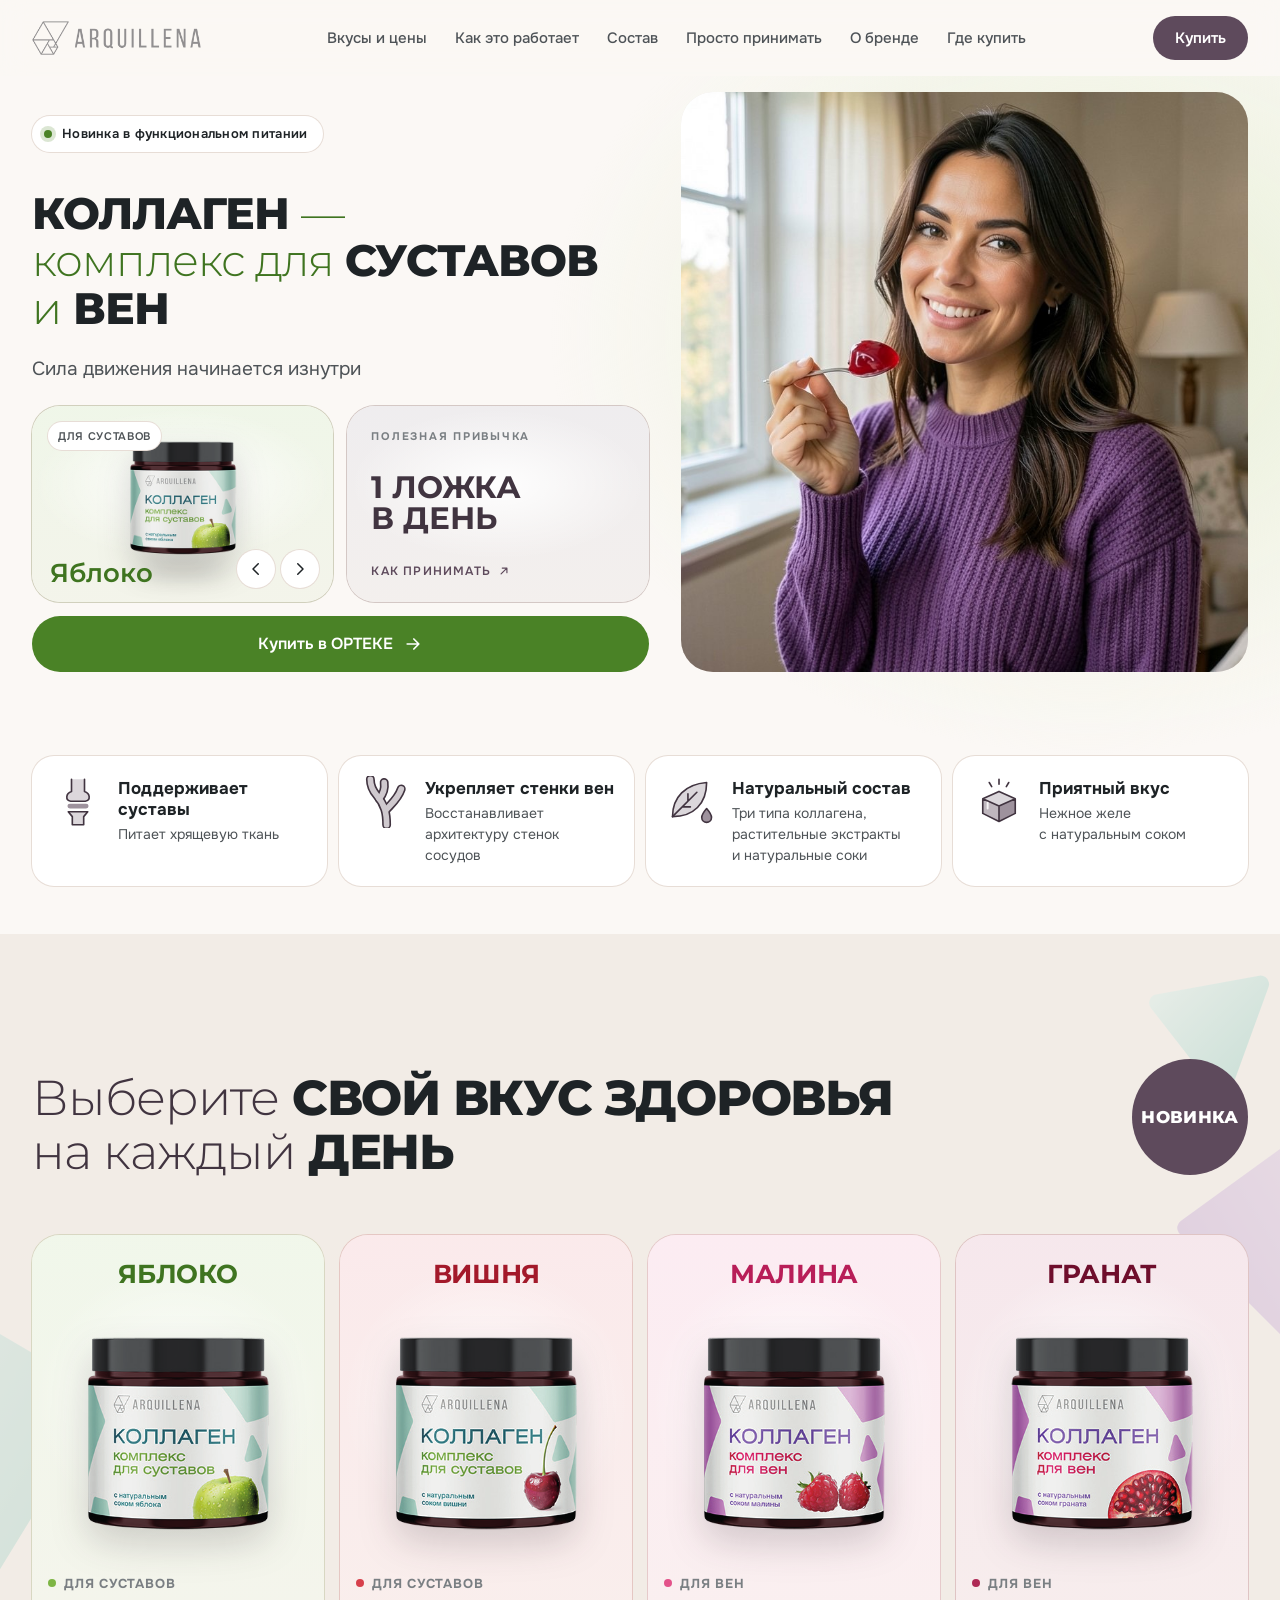
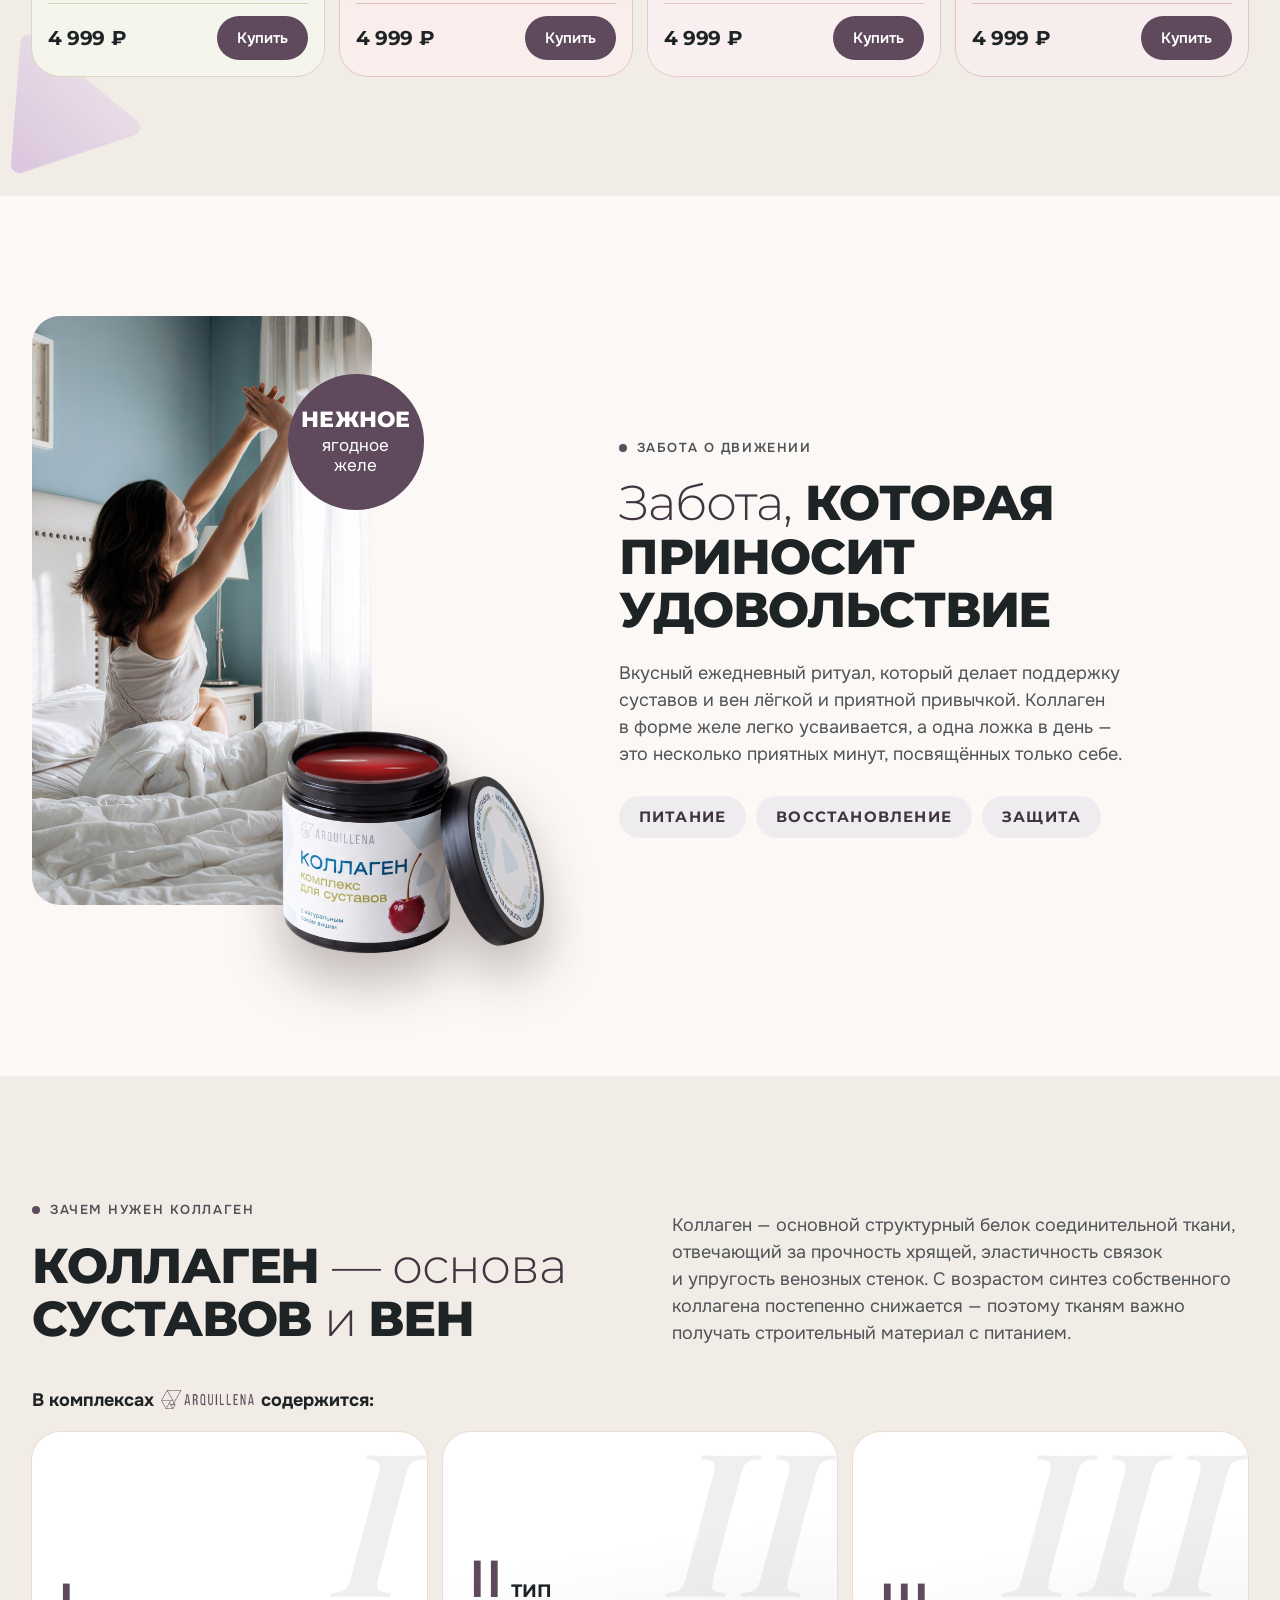
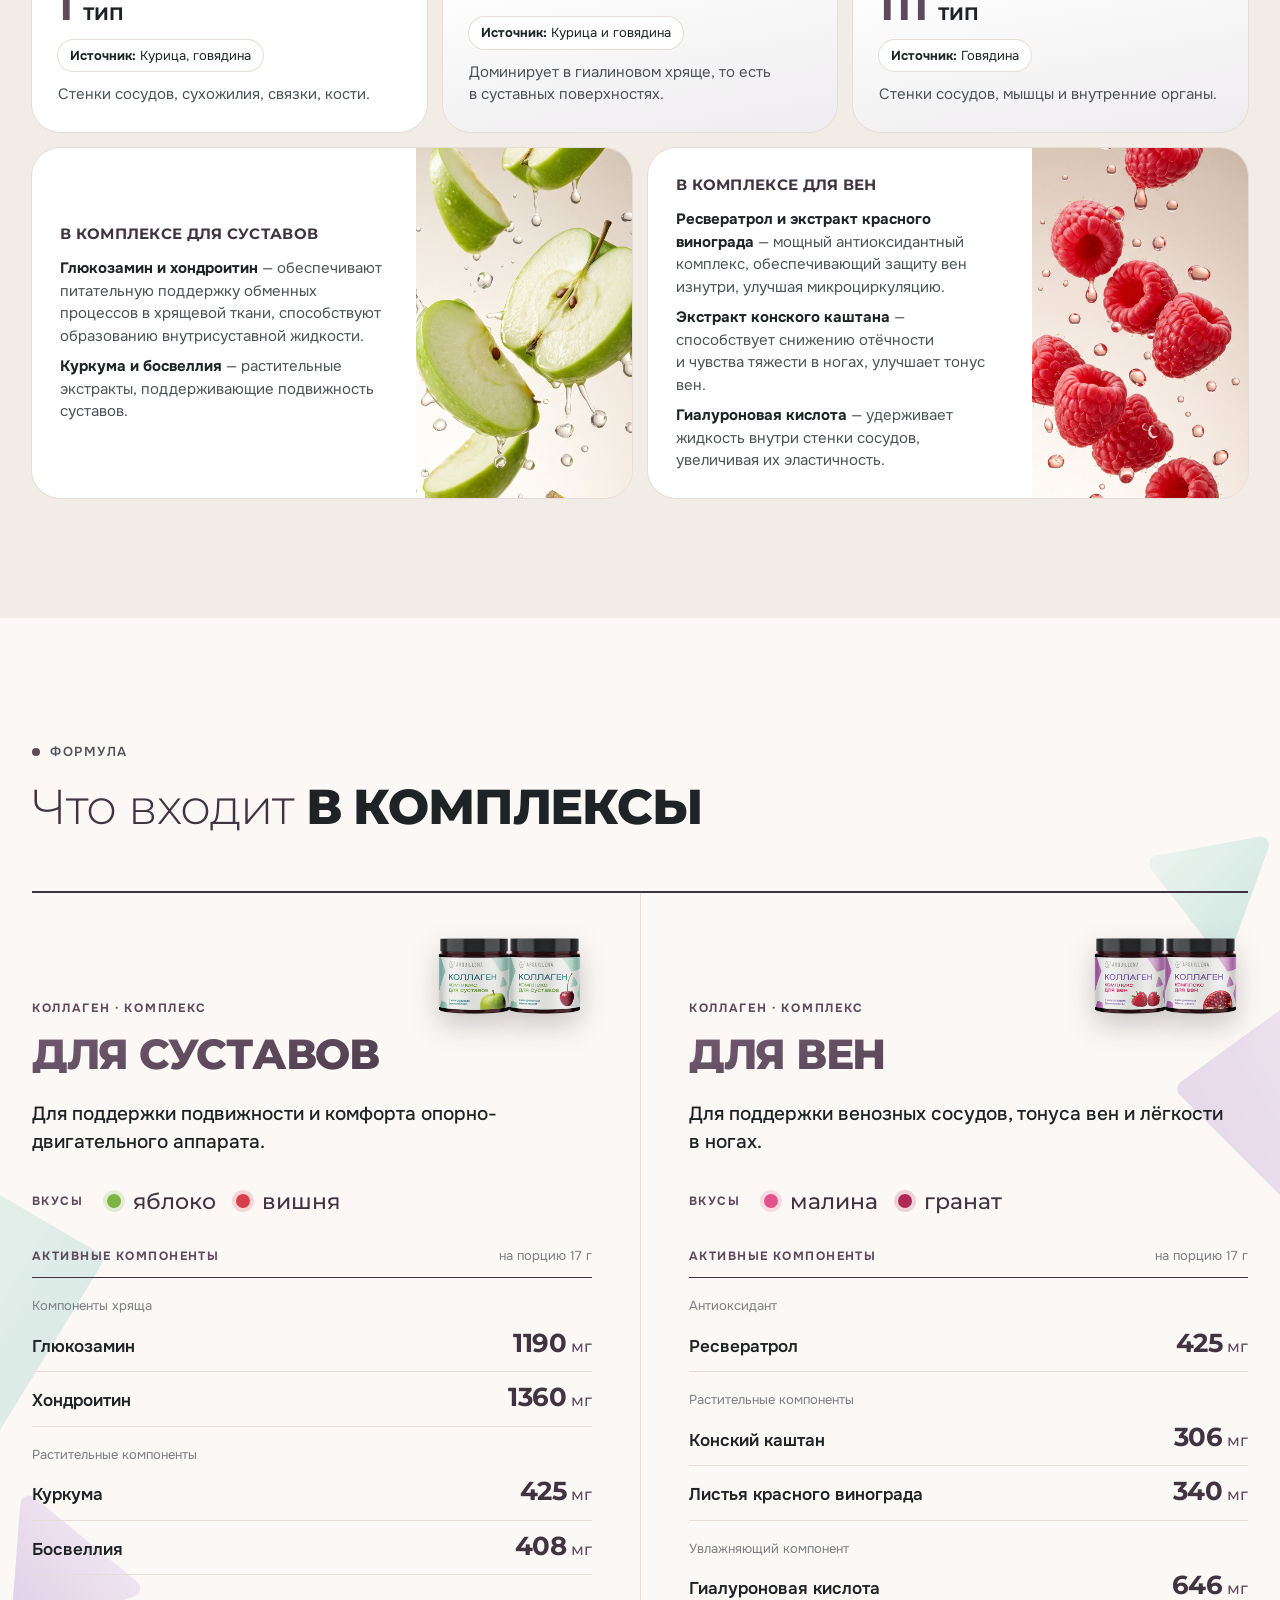
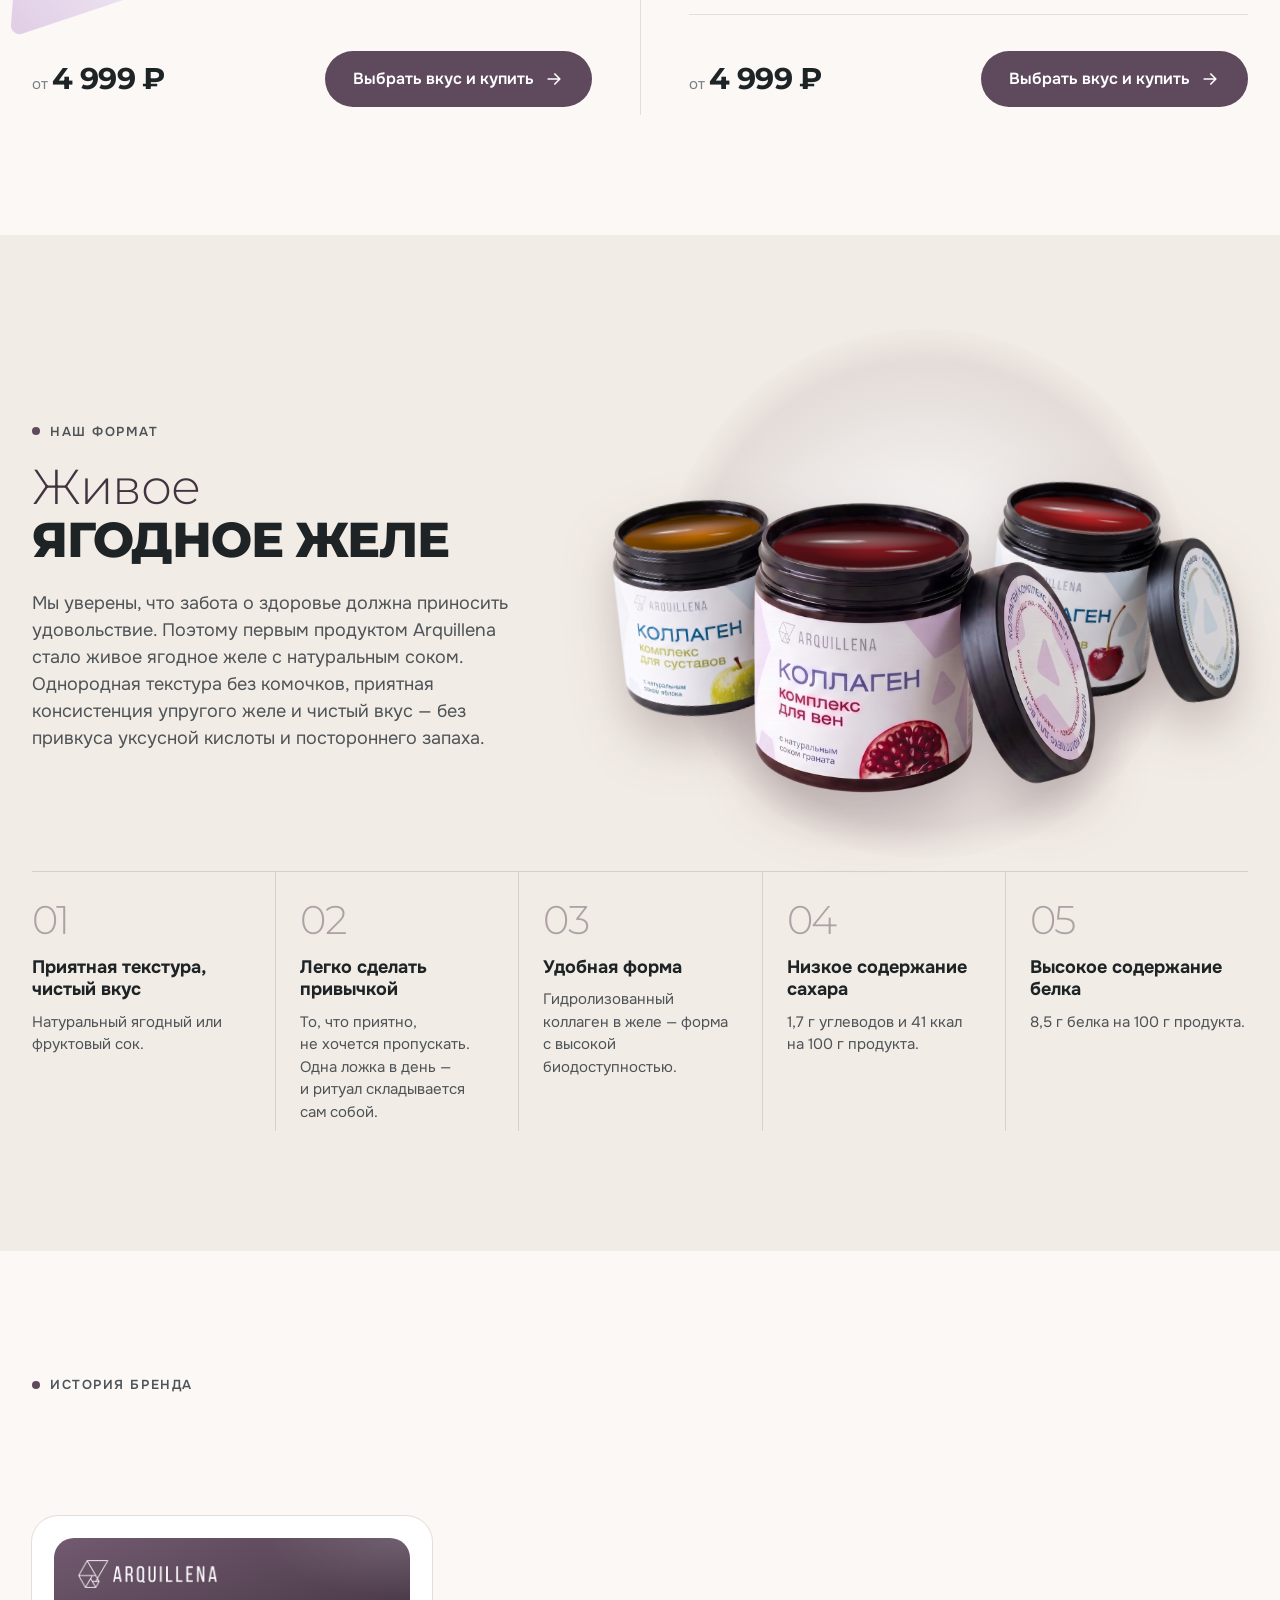
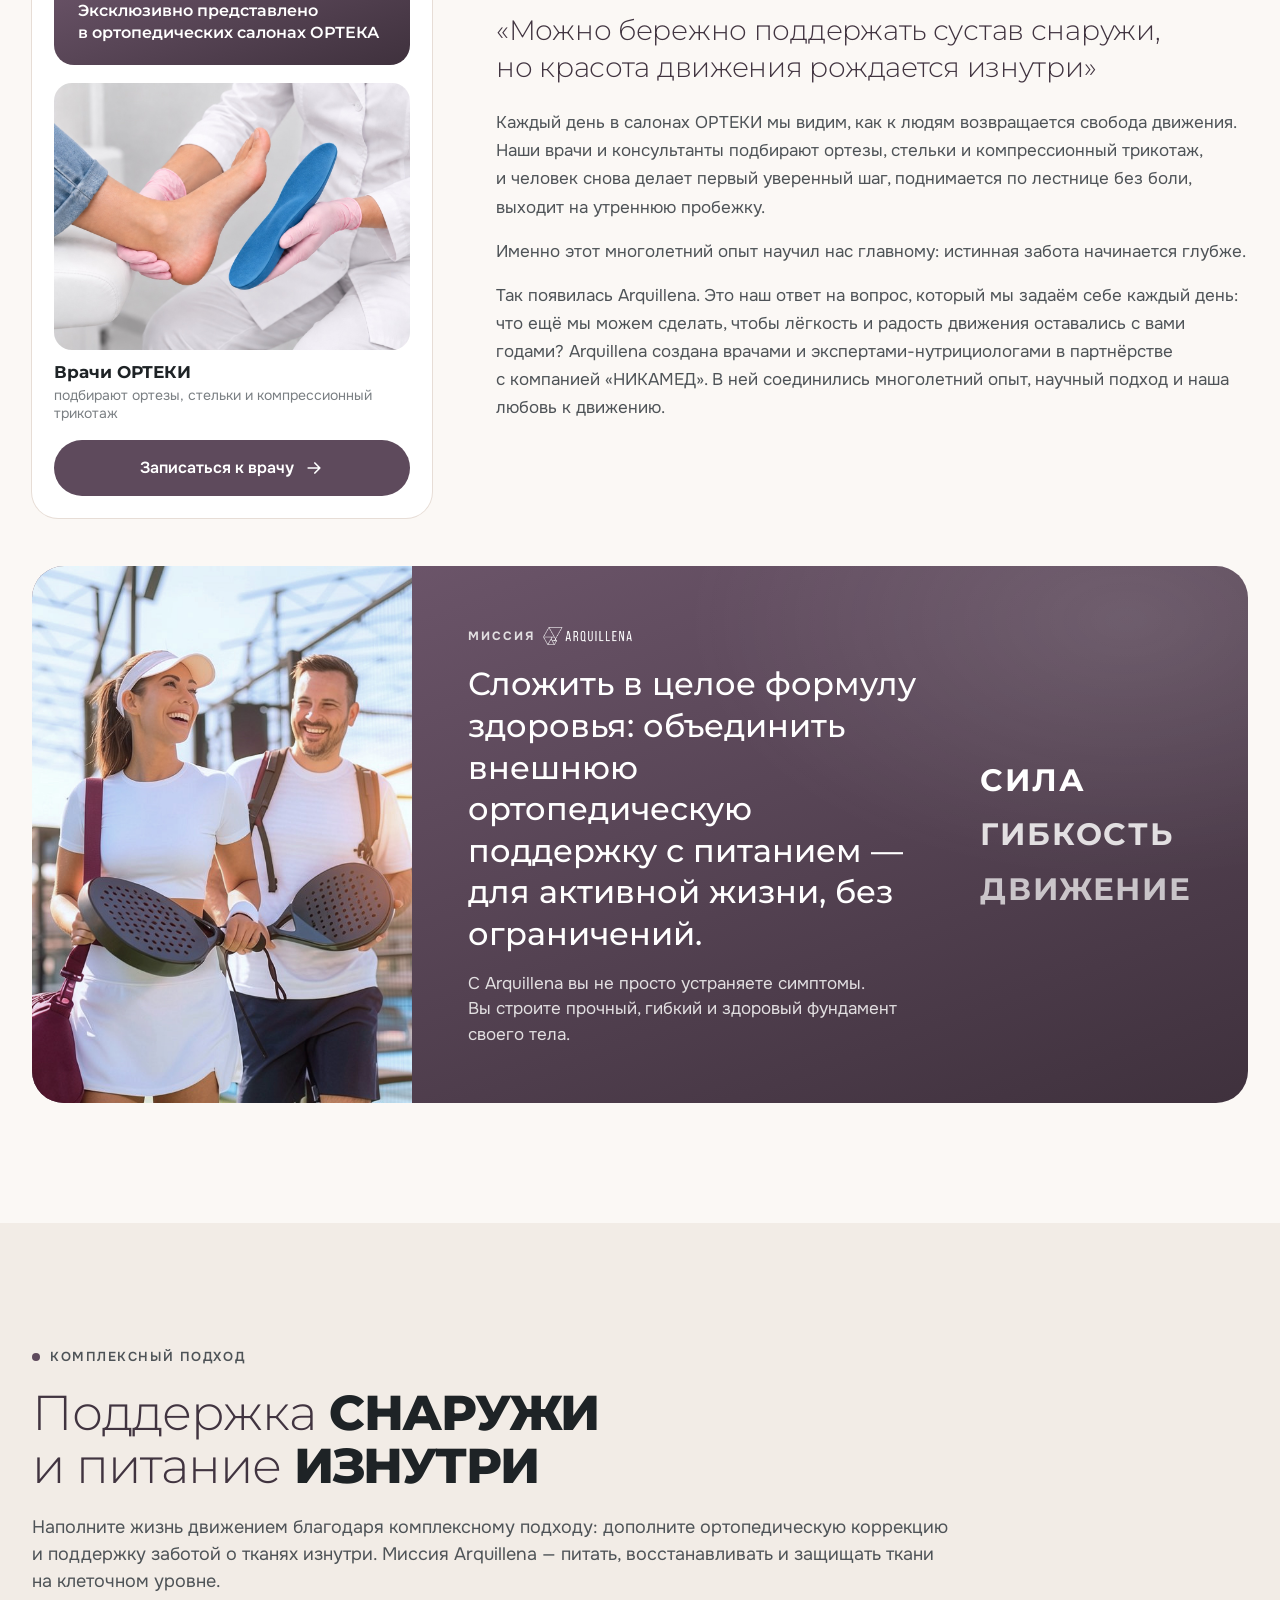
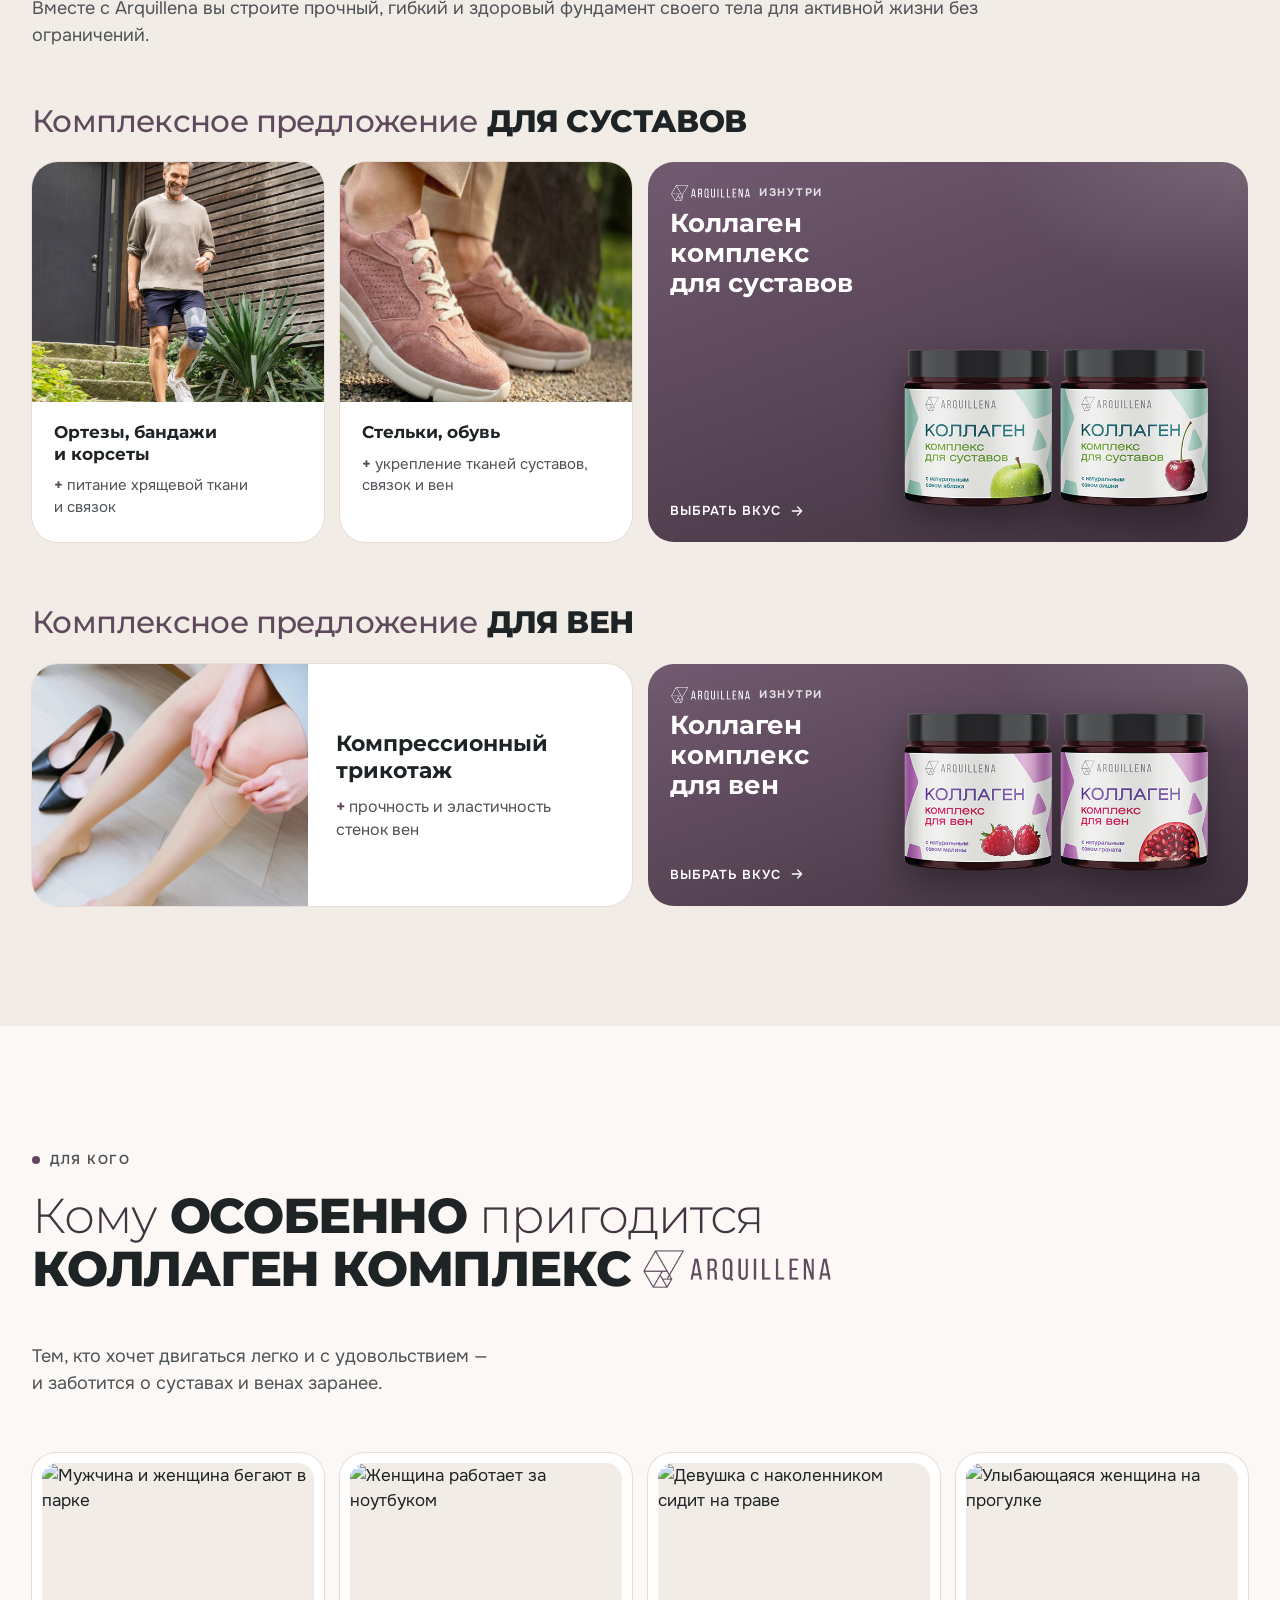
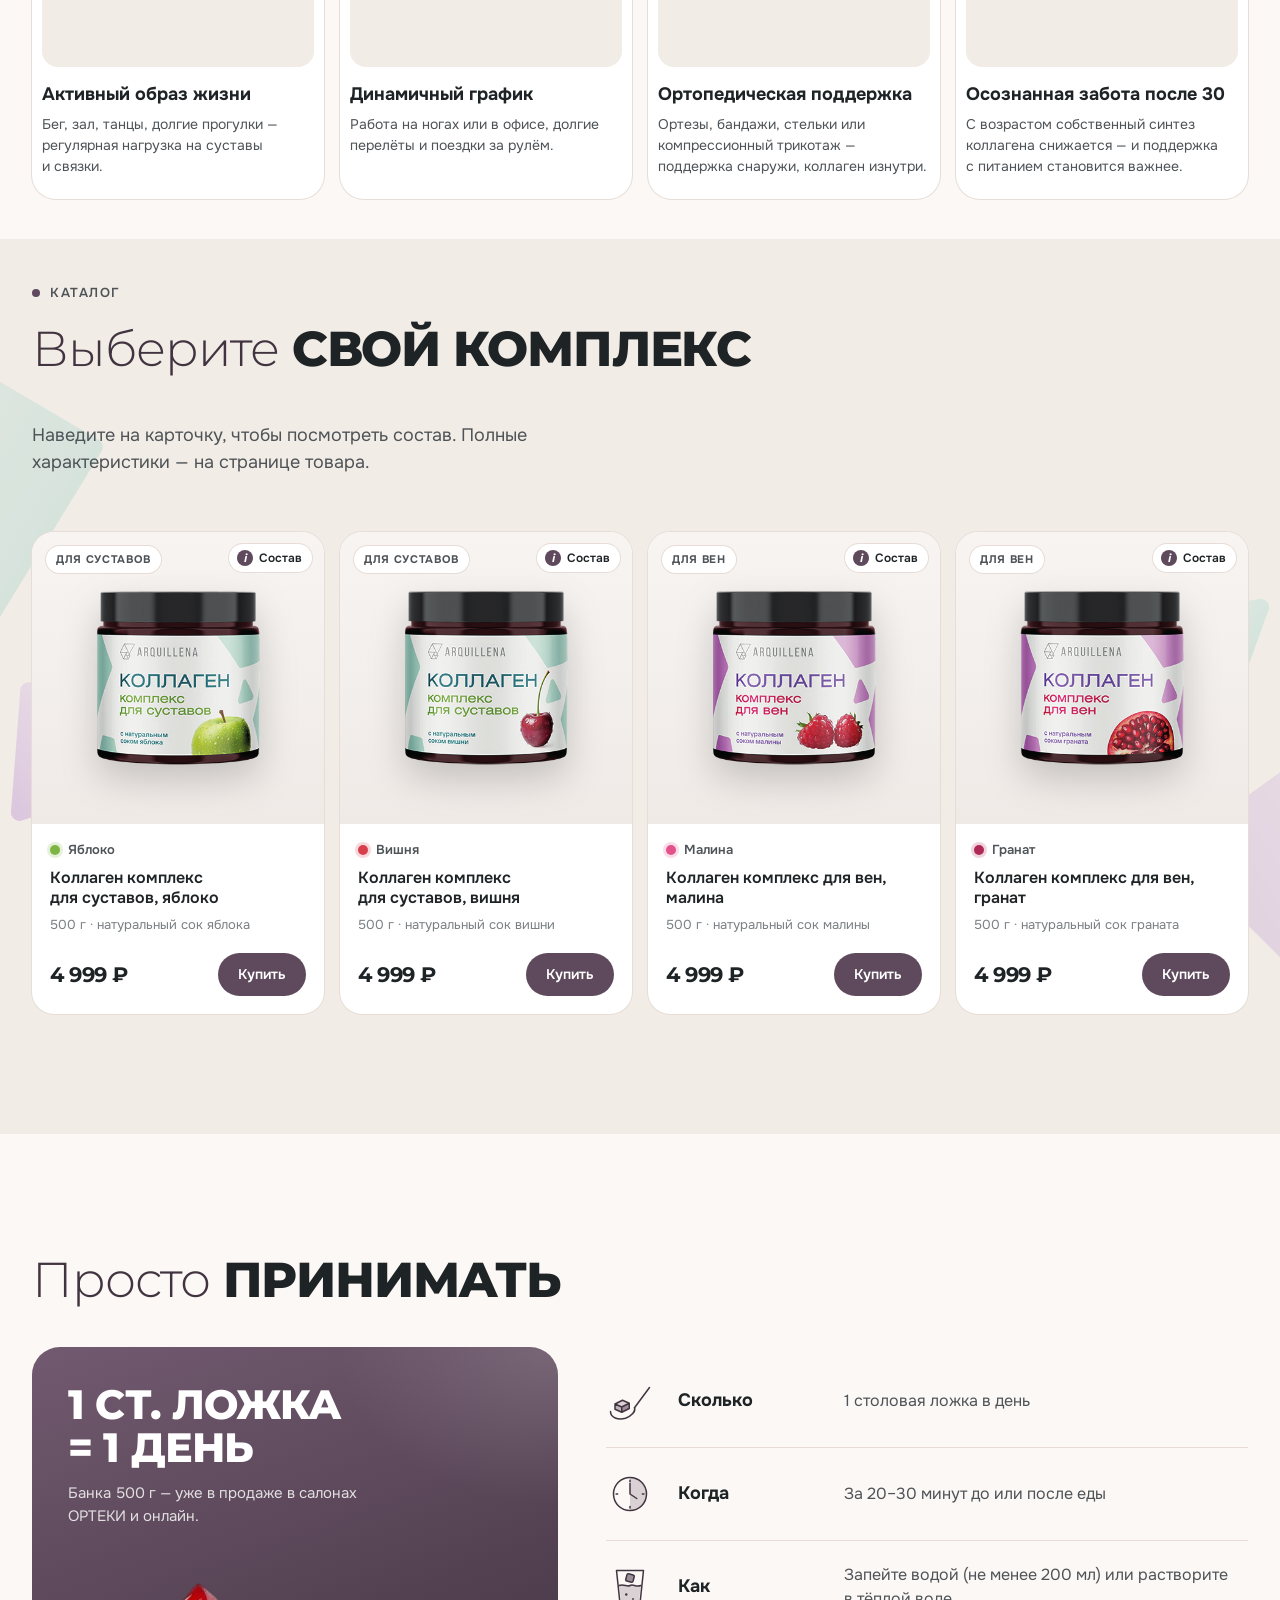
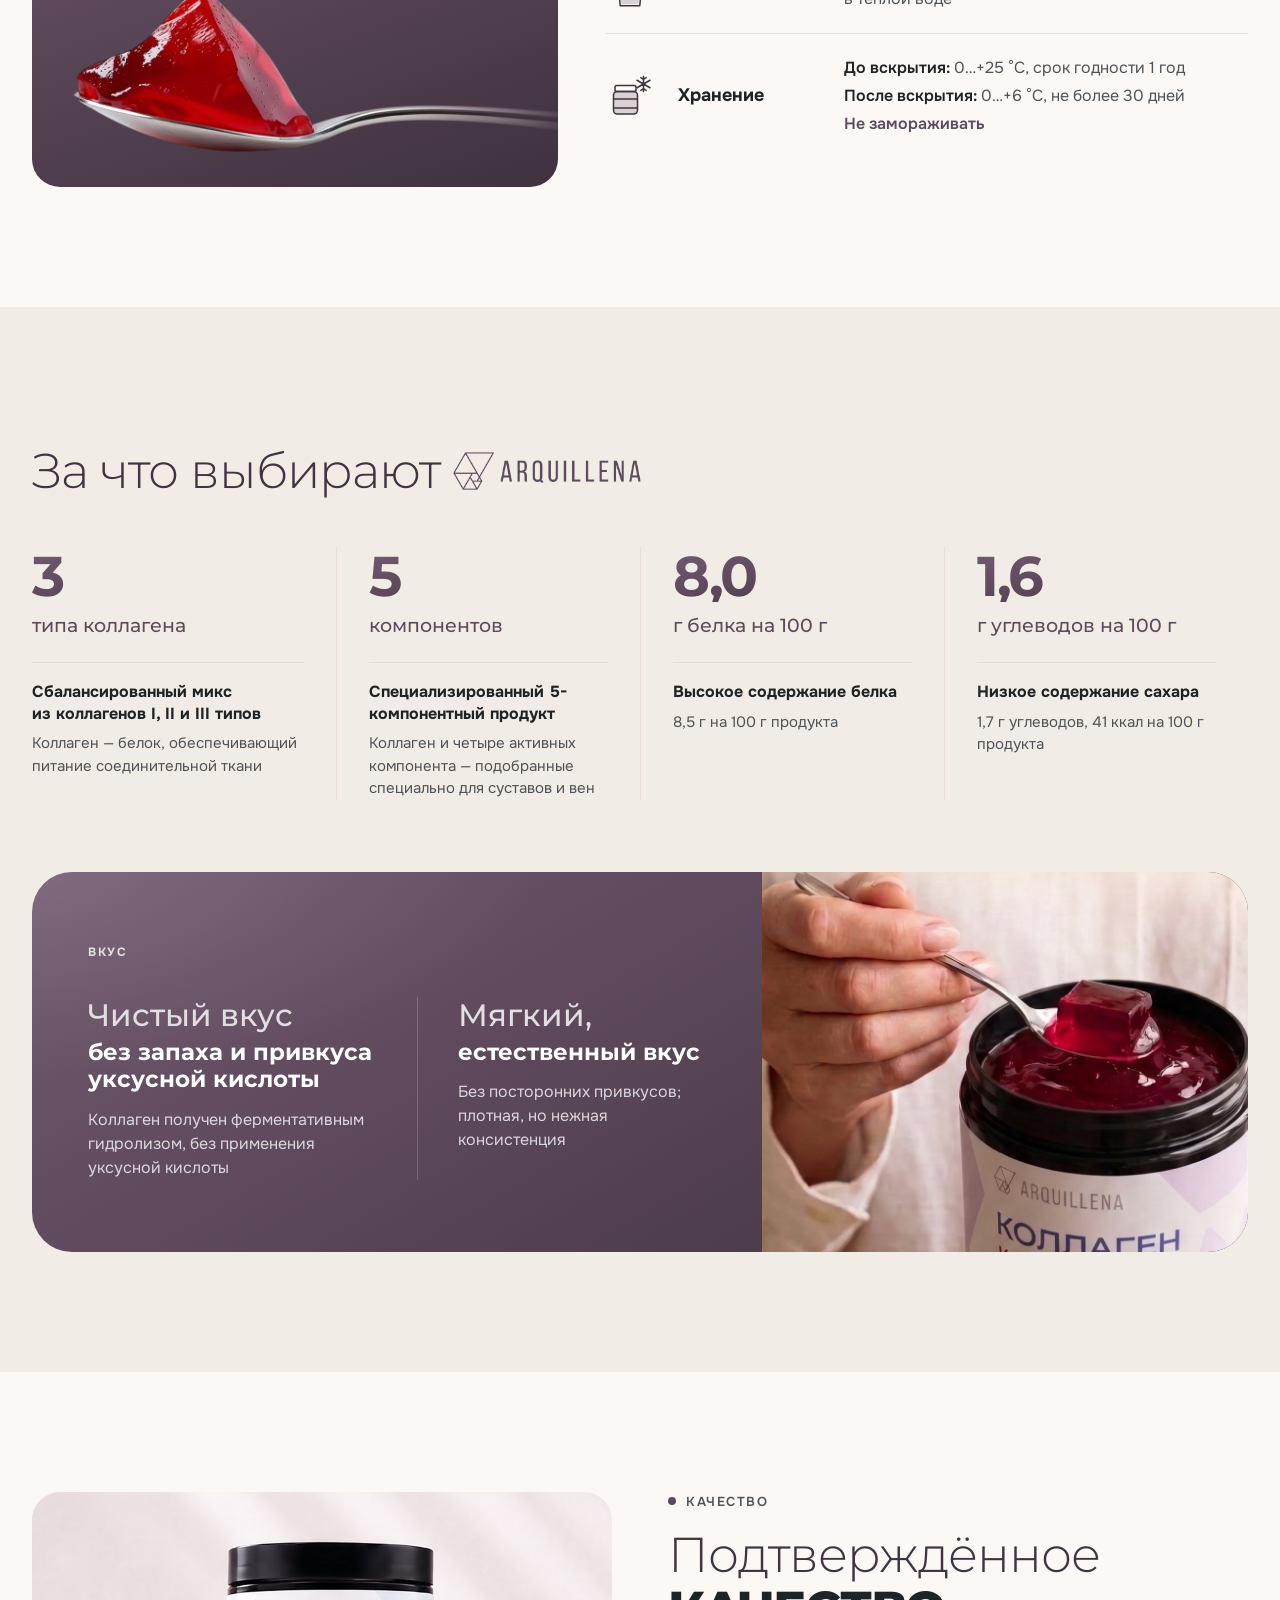
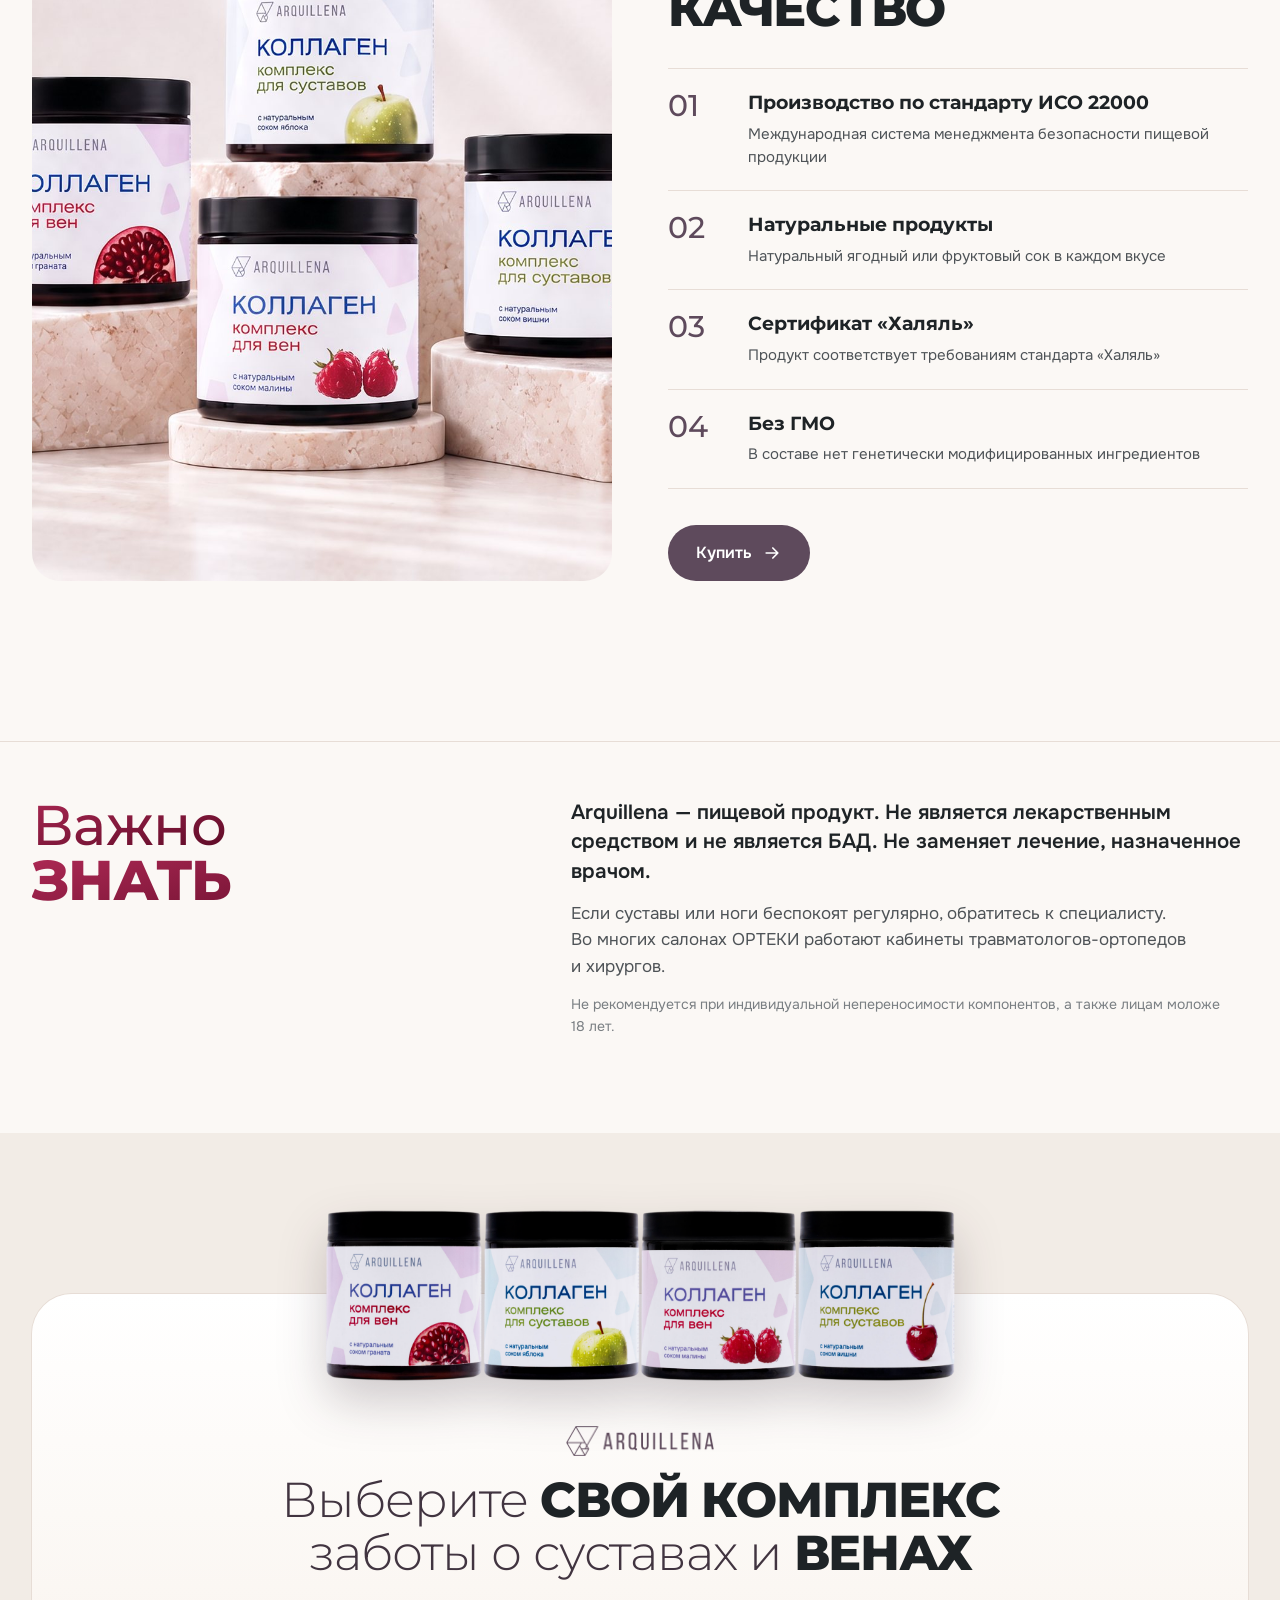
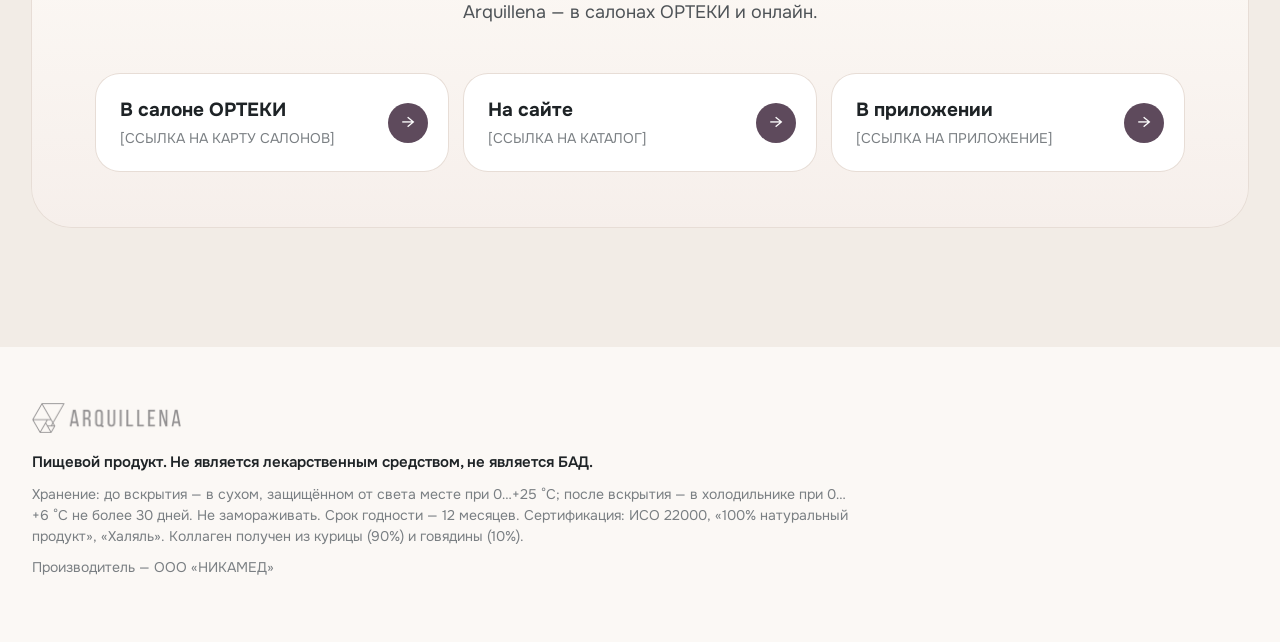
==== commit f18e50a2: "История бренда: цитата перед текстом, шильдик выровнен, без второго логотипа; новое фото баннера Co-" ====
--- a/index.html
+++ b/index.html
@@ -98,7 +98,7 @@
 
     <!-- Справа: фото девушки -->
     <div class="hb__photo hb__photo--full">
-      <img class="hb__shot" src="img/hero-girl-photo-4.jpg" alt="Девушка с улыбкой пробует ложку ягодного желе Arquillena на кухне" width="1600" height="969" fetchpriority="high">
+      <img class="hb__shot" src="img/hero-girl-photo-5.jpg" alt="Девушка с улыбкой держит ложку ягодного желе Arquillena дома у окна" width="1216" height="832" fetchpriority="high">
     </div>
   </div>
 
@@ -373,10 +373,10 @@
         <a class="btn btn--brand hc__btn" href="#">Записаться к&nbsp;врачу<svg viewBox="0 0 24 24" aria-hidden="true"><path d="M5 12h14M13 6l6 6-6 6"/></svg></a>
       </aside>
       <div class="hc__text" data-reveal>
+        <p class="hc__quote">Можно бережно поддержать сустав снаружи, но&nbsp;красота движения рождается изнутри</p>
         <p>Каждый день в&nbsp;салонах ОРТЕКИ мы&nbsp;видим, как к&nbsp;людям возвращается свобода движения. Наши врачи и&nbsp;консультанты подбирают ортезы, стельки и&nbsp;компрессионный трикотаж, и&nbsp;человек снова делает первый уверенный шаг, поднимается по&nbsp;лестнице без боли, выходит на&nbsp;утреннюю пробежку.</p>
-        <p>Именно этот многолетний опыт научил нас главному: истинная забота начинается глубже. Можно бережно поддержать сустав снаружи, но&nbsp;красота движения рождается изнутри.</p>
+        <p>Именно этот многолетний опыт научил нас главному: истинная забота начинается глубже.</p>
         <p>Так появилась Arquillena. Это наш ответ на&nbsp;вопрос, который мы&nbsp;задаём себе каждый день: что ещё мы&nbsp;можем сделать, чтобы лёгкость и&nbsp;радость движения оставались с&nbsp;вами годами? Arquillena создана врачами и&nbsp;экспертами-нутрициологами в&nbsp;партнёрстве с&nbsp;компанией «НИКАМЕД». В&nbsp;ней соединились многолетний опыт, научный подход и&nbsp;наша любовь к&nbsp;движению.</p>
-        <p class="hc__sign"><span class="brand-logo" role="img" aria-label="Arquillena"></span><span>Сила движения начинается изнутри.</span></p>
       </div>
     </div>
 
--- a/css/v2.css
+++ b/css/v2.css
@@ -1570,3 +1570,16 @@
 .hc__sign .brand-logo { height: 24px; color: var(--brand); }
 @media (max-width: 1024px) { .hc { grid-template-columns: minmax(0, 1fr); gap: 32px; } .hc__card { max-width: 520px; } }
 @media (max-width: 600px) { .hc__card { padding: 16px; } .hc__badge { padding: 18px; } .hc__badge b { font-size: 16px; } .hc__text p { font-size: 16px; } }
+/* История: уравновесить карточку и текст, шильдик по левому краю */
+.hc { align-items: center; }
+.hc__quote { margin-bottom: 24px !important; font-family: var(--f-display); font-weight: 300; font-size: clamp(22px, 2.2vw, 30px) !important; line-height: 1.3 !important; letter-spacing: -.01em; color: var(--brand-deep) !important; }
+.hc__quote::before { content: '«'; } .hc__quote::after { content: '»'; }
+.hc__badge { align-items: flex-start; }
+.hc__badge .brand-logo { align-self: flex-start; height: 28px; width: auto; }
+.hc__badge b { font-size: 16px; font-weight: 600; line-height: 1.35; }
+.hc__doc figcaption { margin-top: 12px; }
+.hc__doc figcaption b { line-height: 1.25; }
+.hc__doc figcaption span { display: block; margin-top: 2px; line-height: 1.3; }
+@media (max-width: 600px) { .hc__badge .brand-logo { height: 24px; } .hc__badge b { font-size: 15px; } .hc__quote { font-size: 21px !important; } }
+.hb__photo--full img.hb__shot { object-position: 52% 35%; }
+@media (max-width: 1024px) { .hb__photo--full img.hb__shot { object-position: 52% 30%; } }
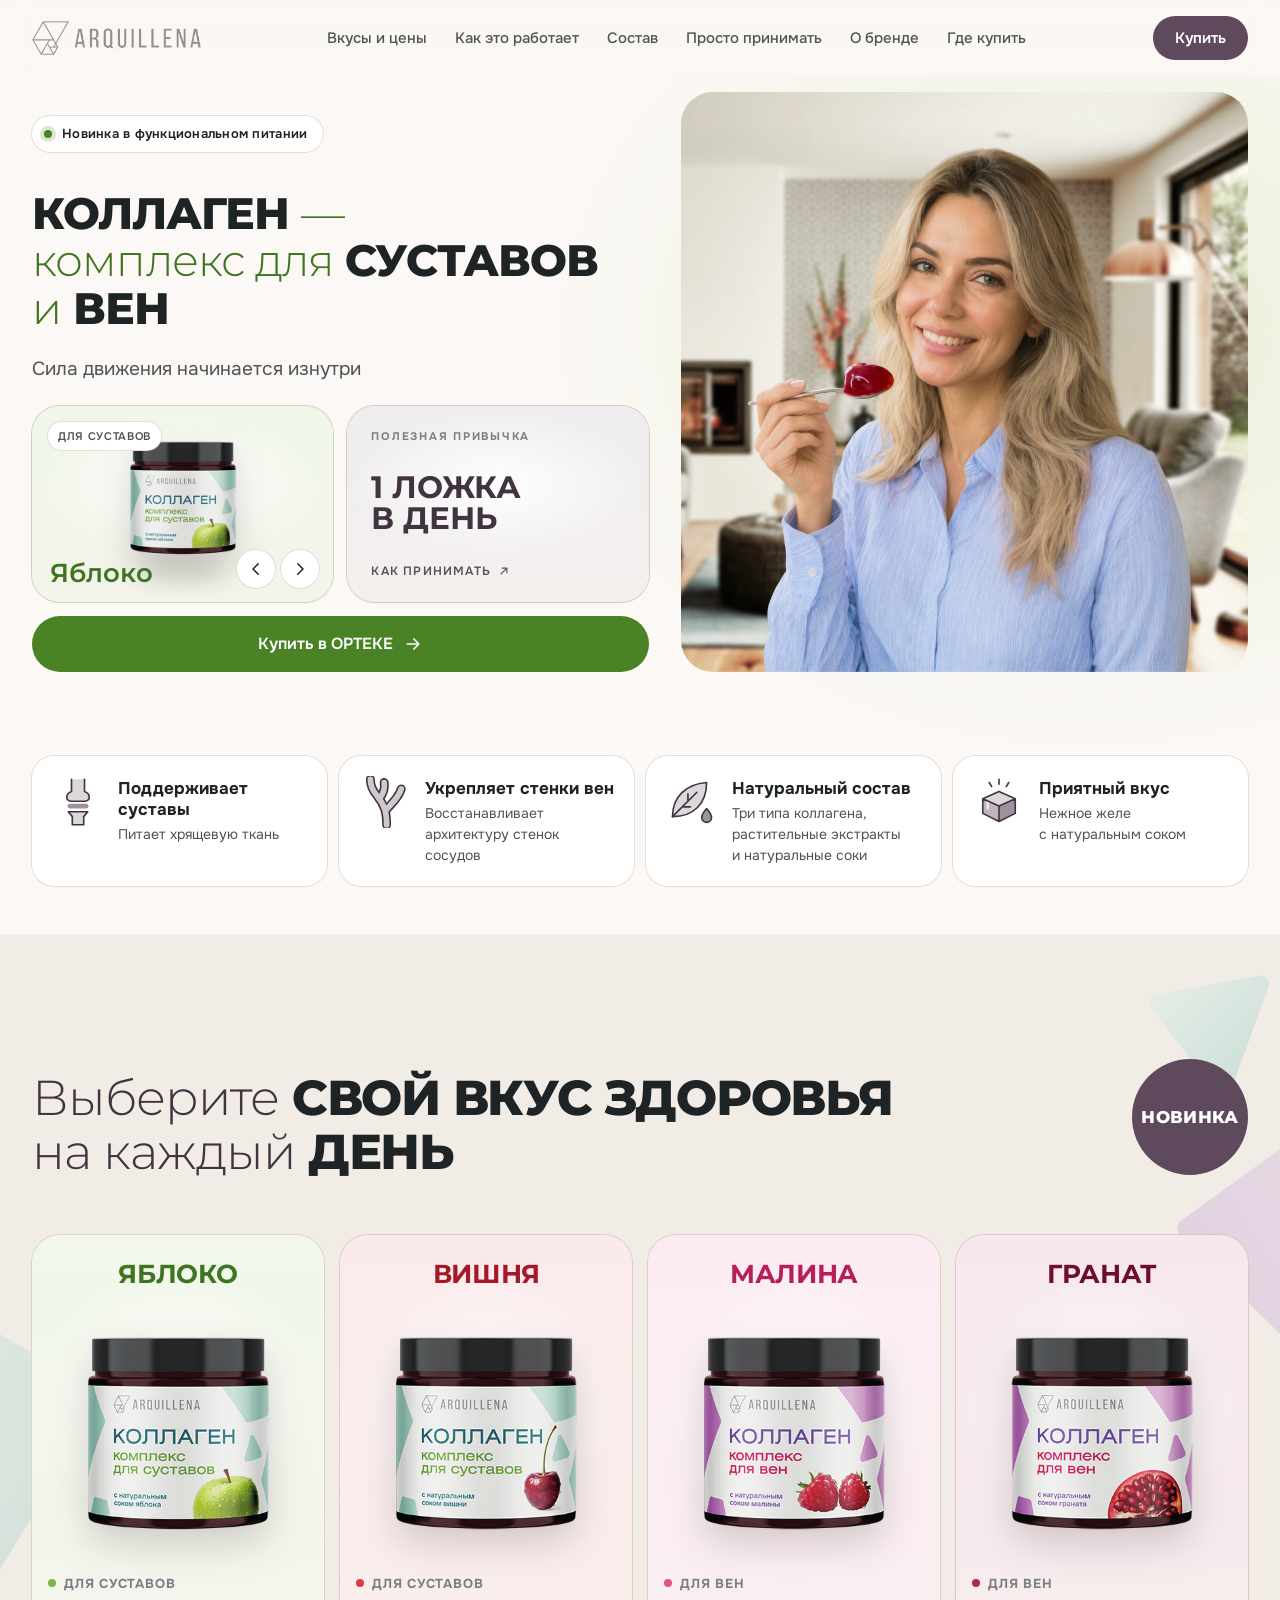
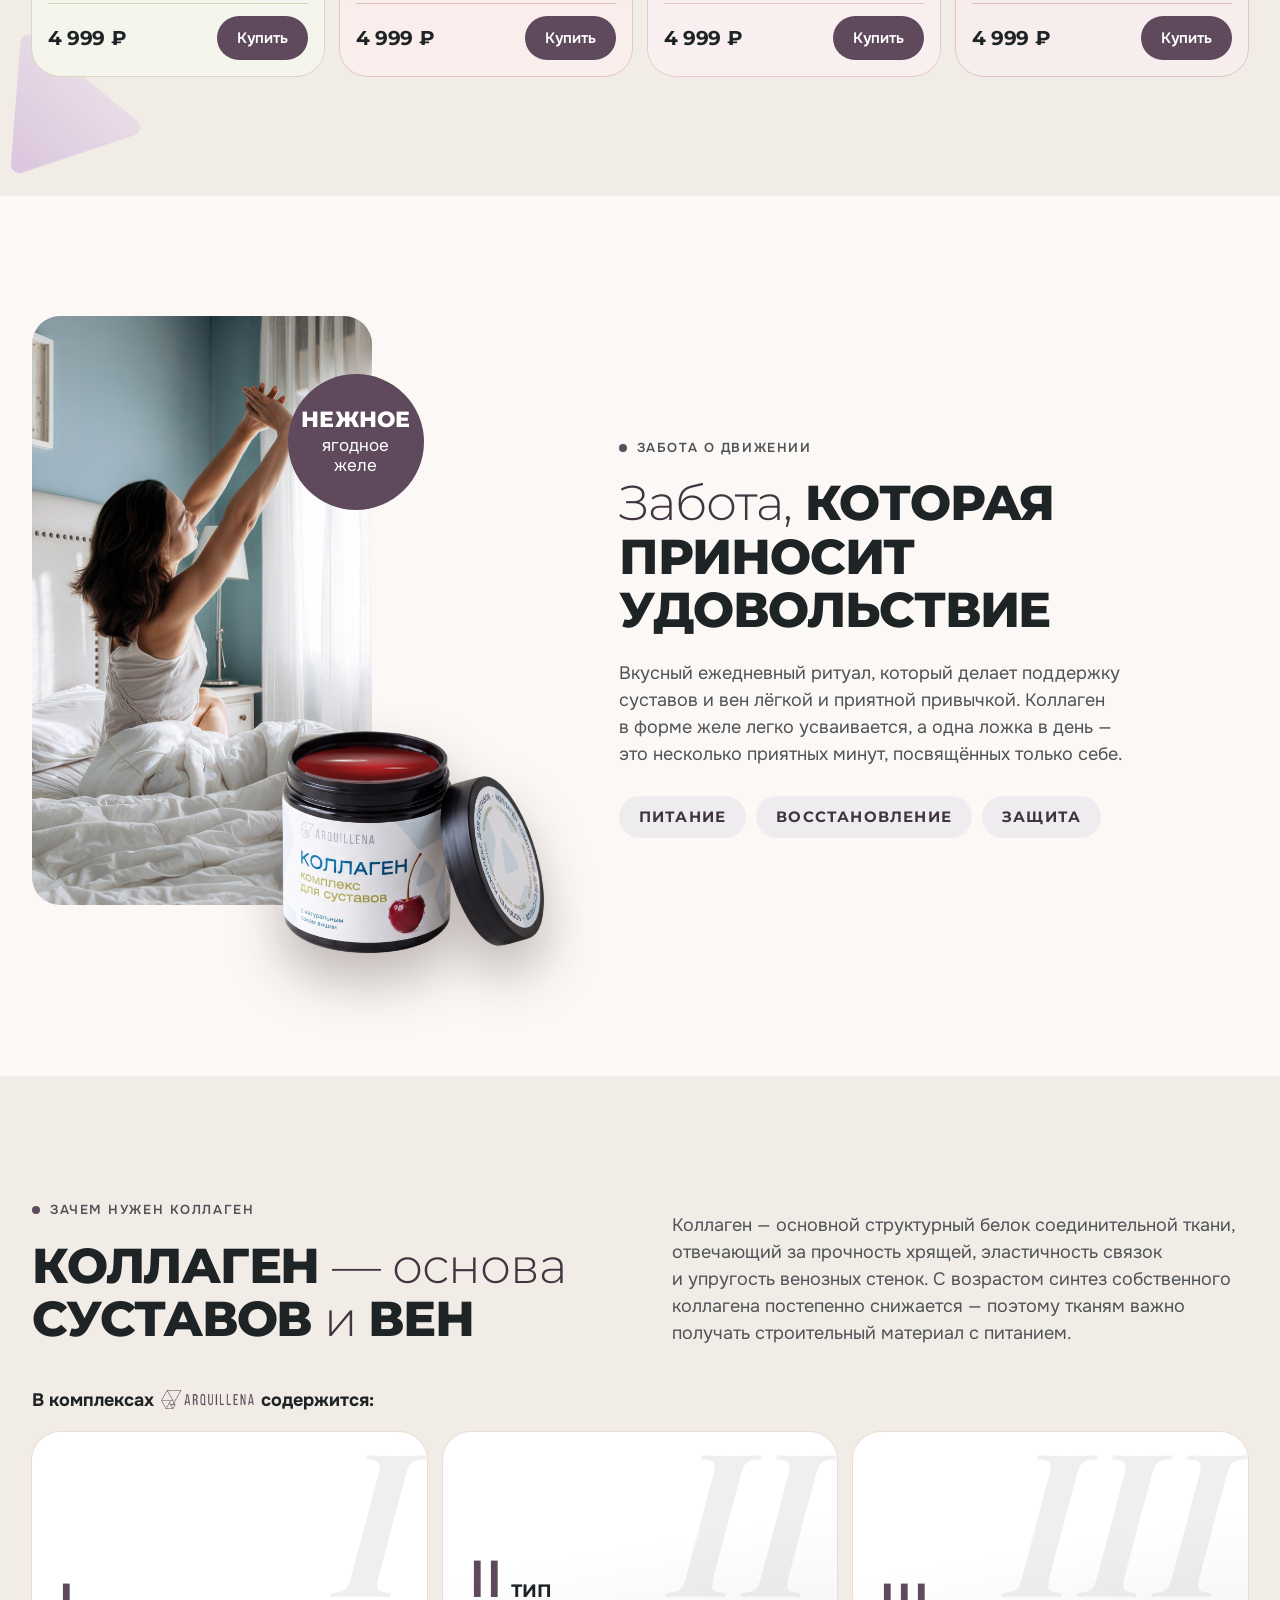
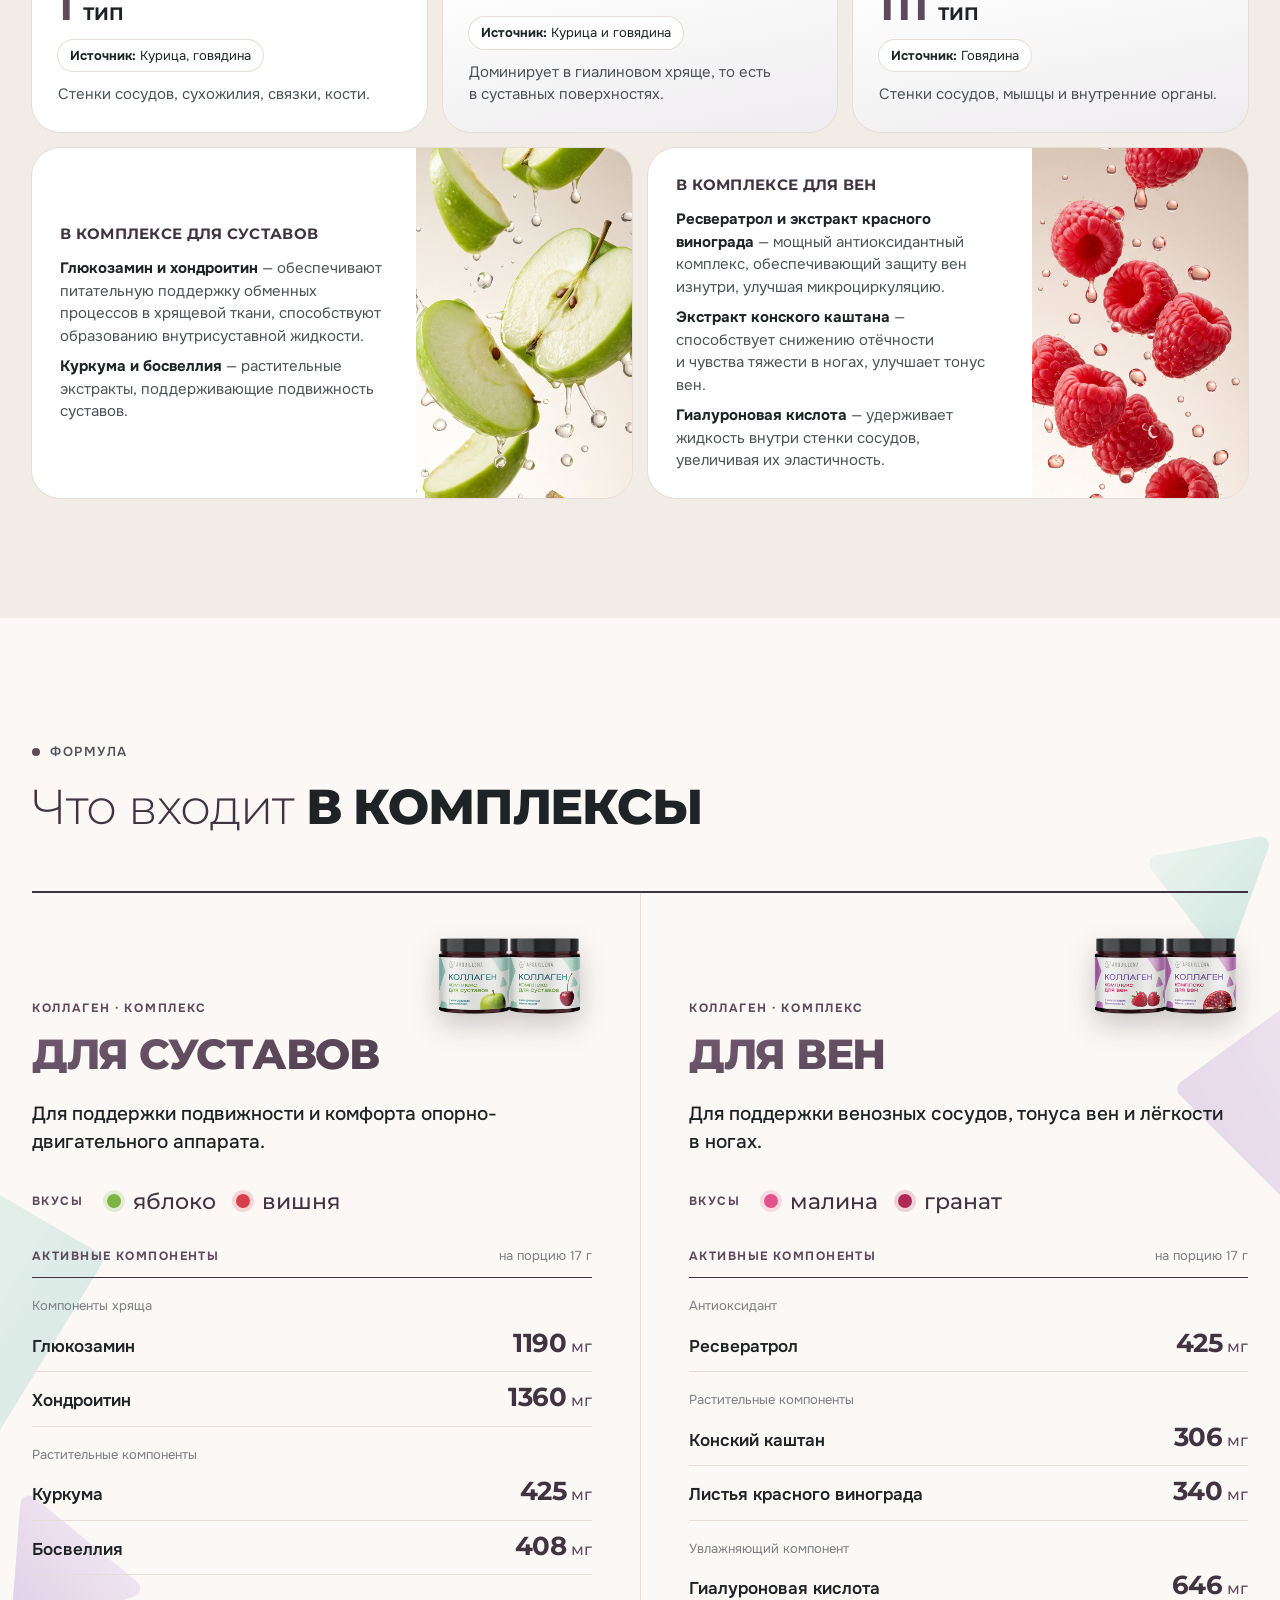
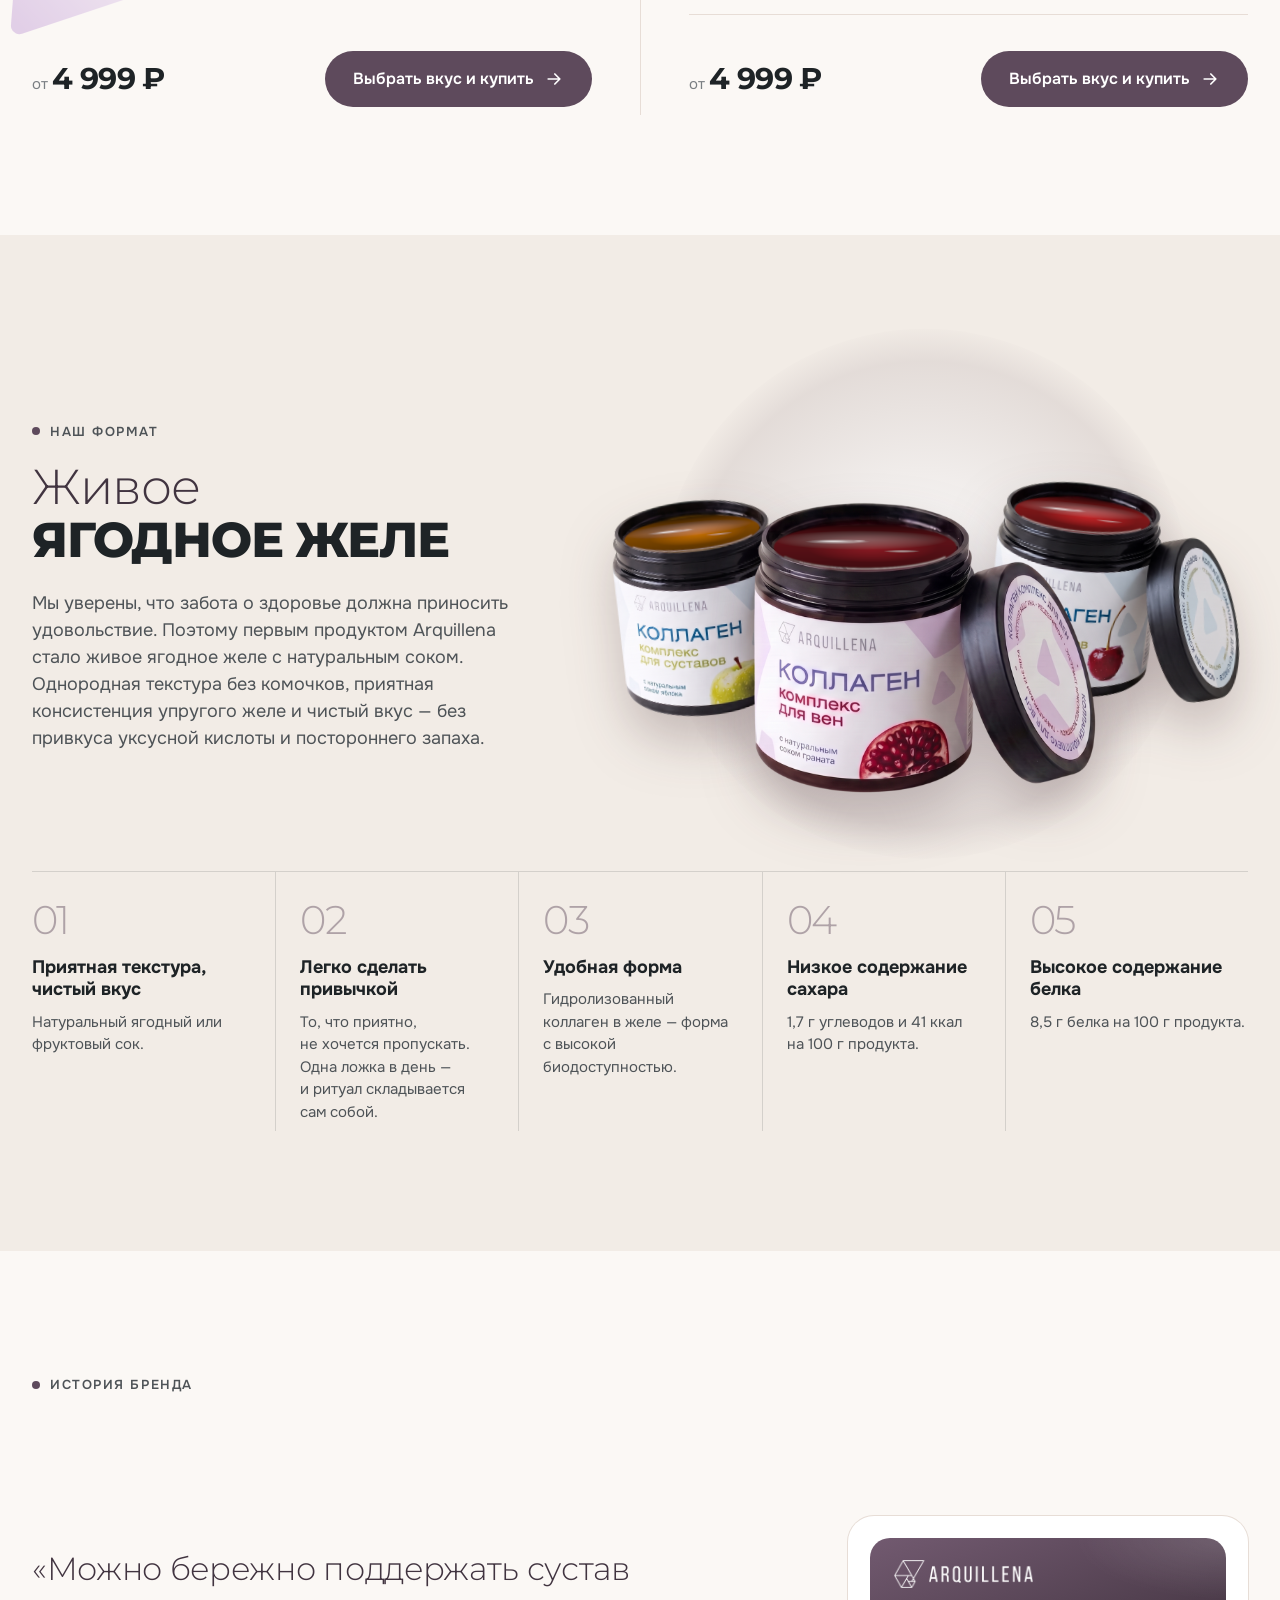
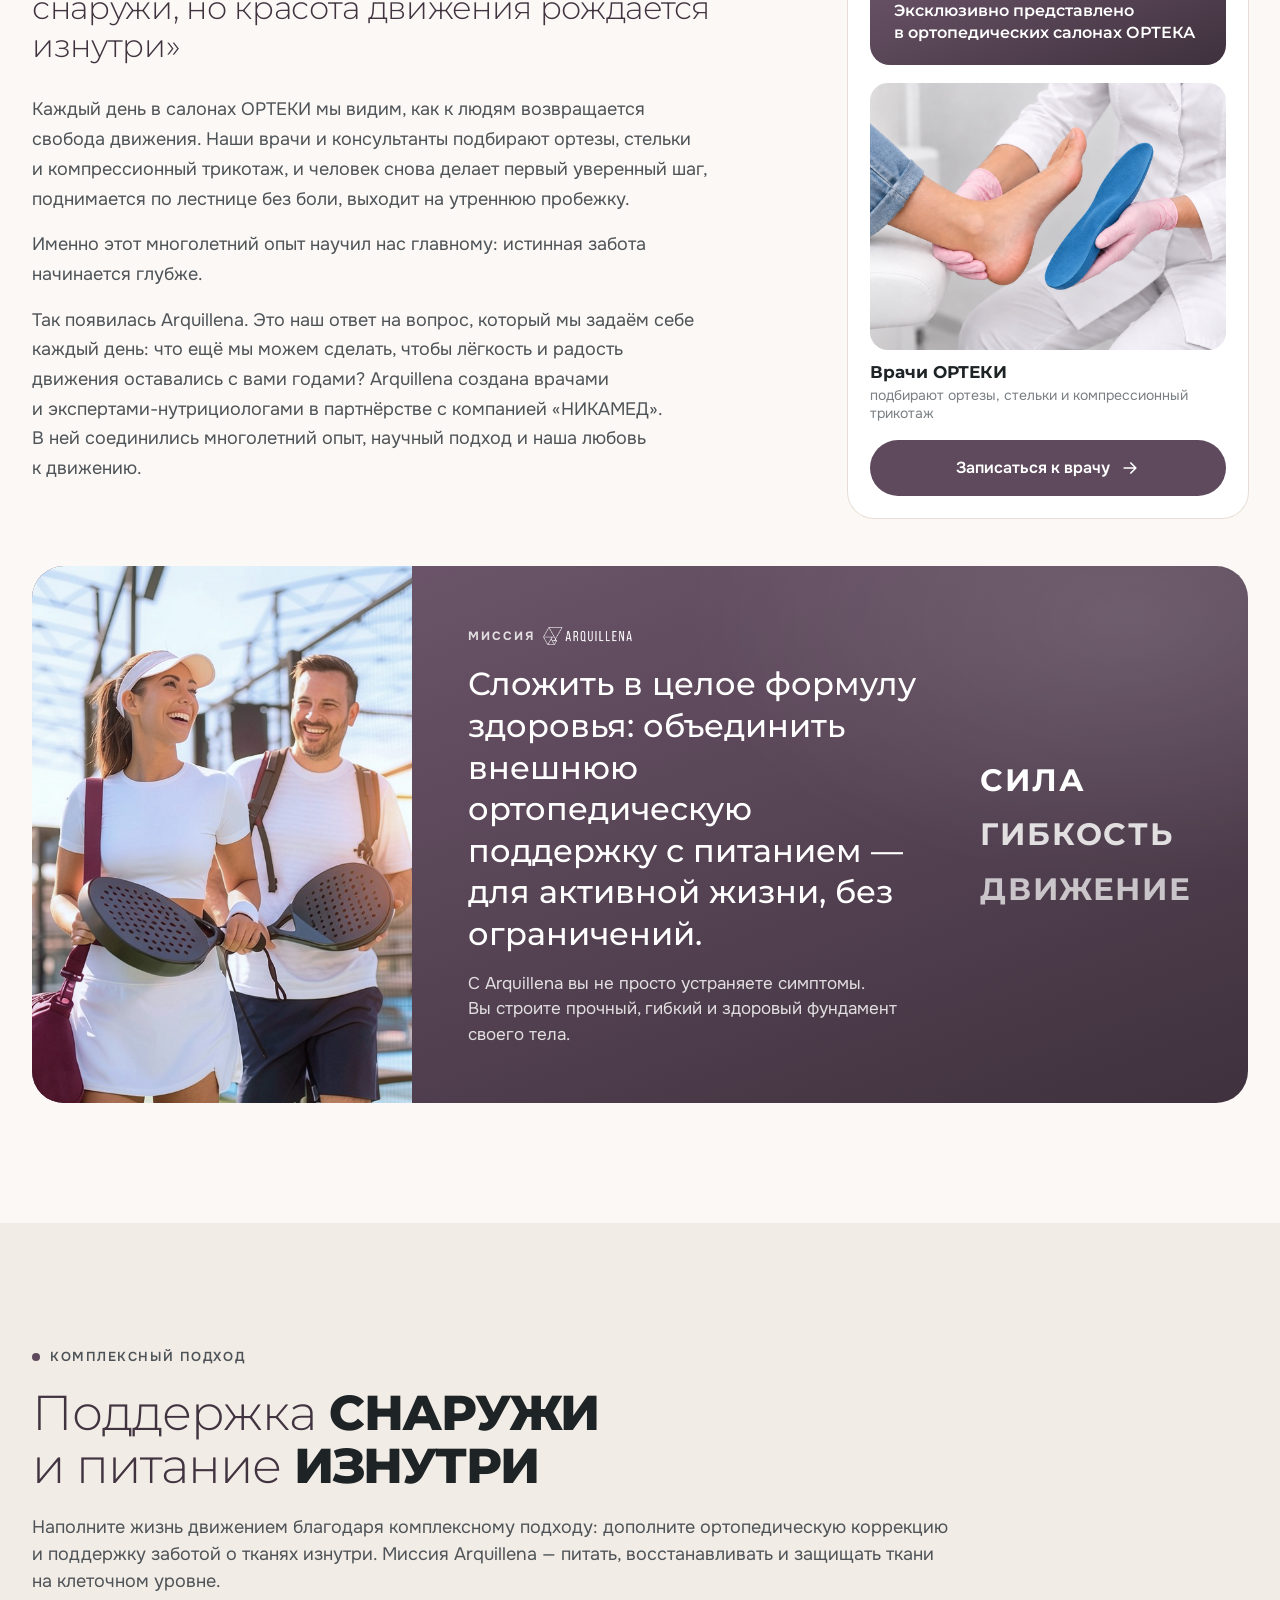
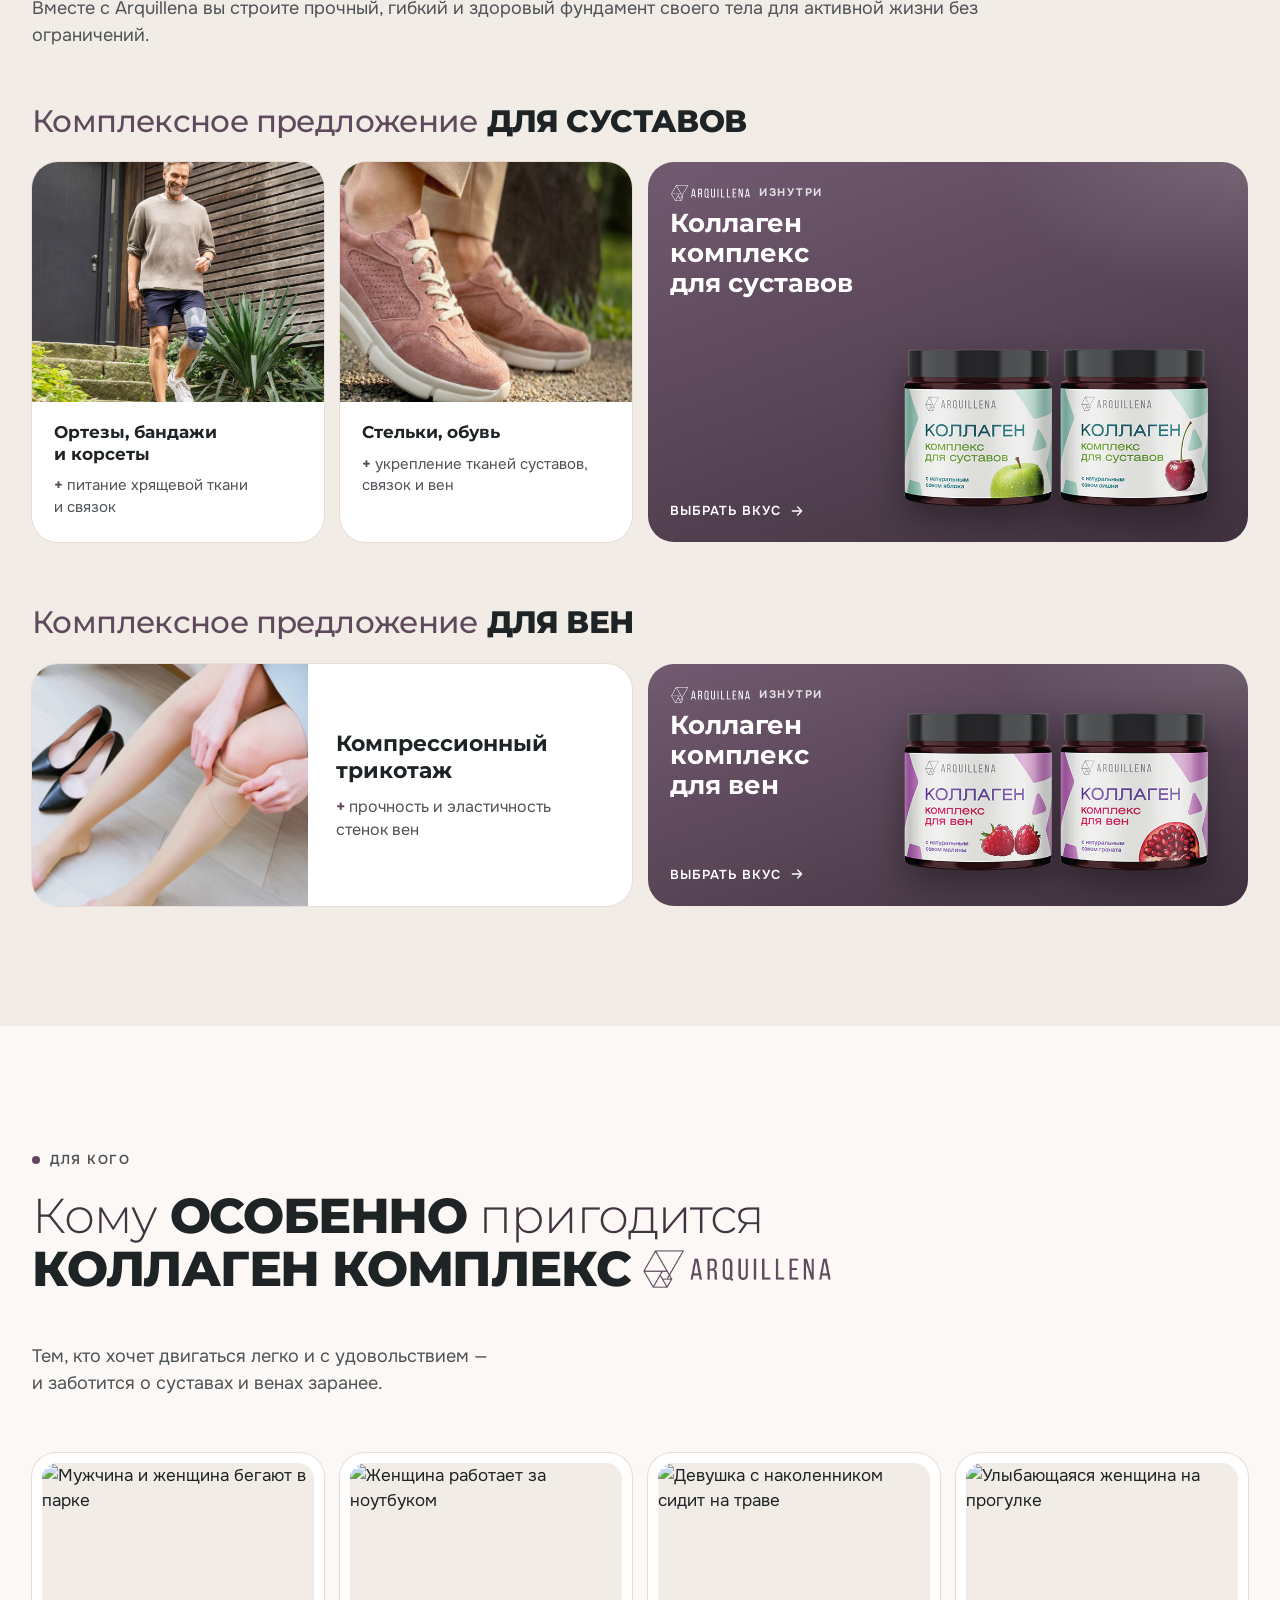
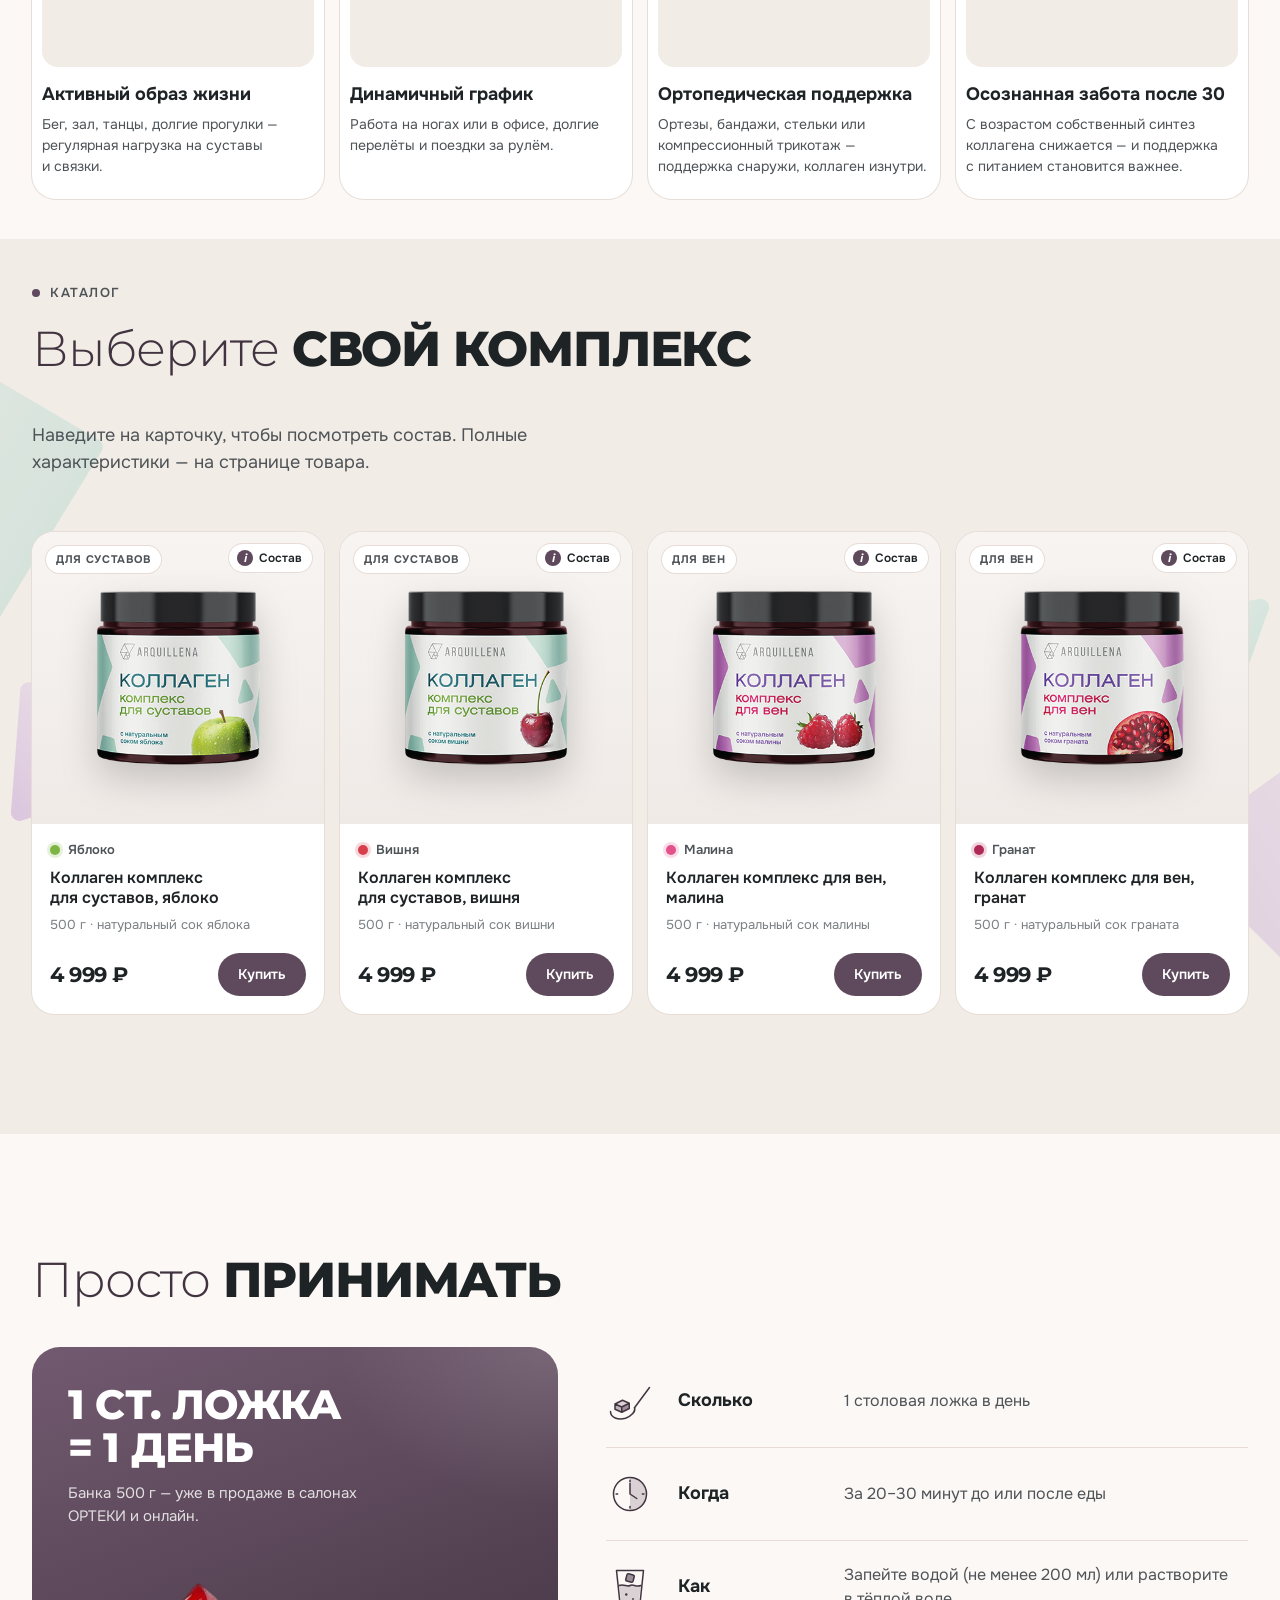
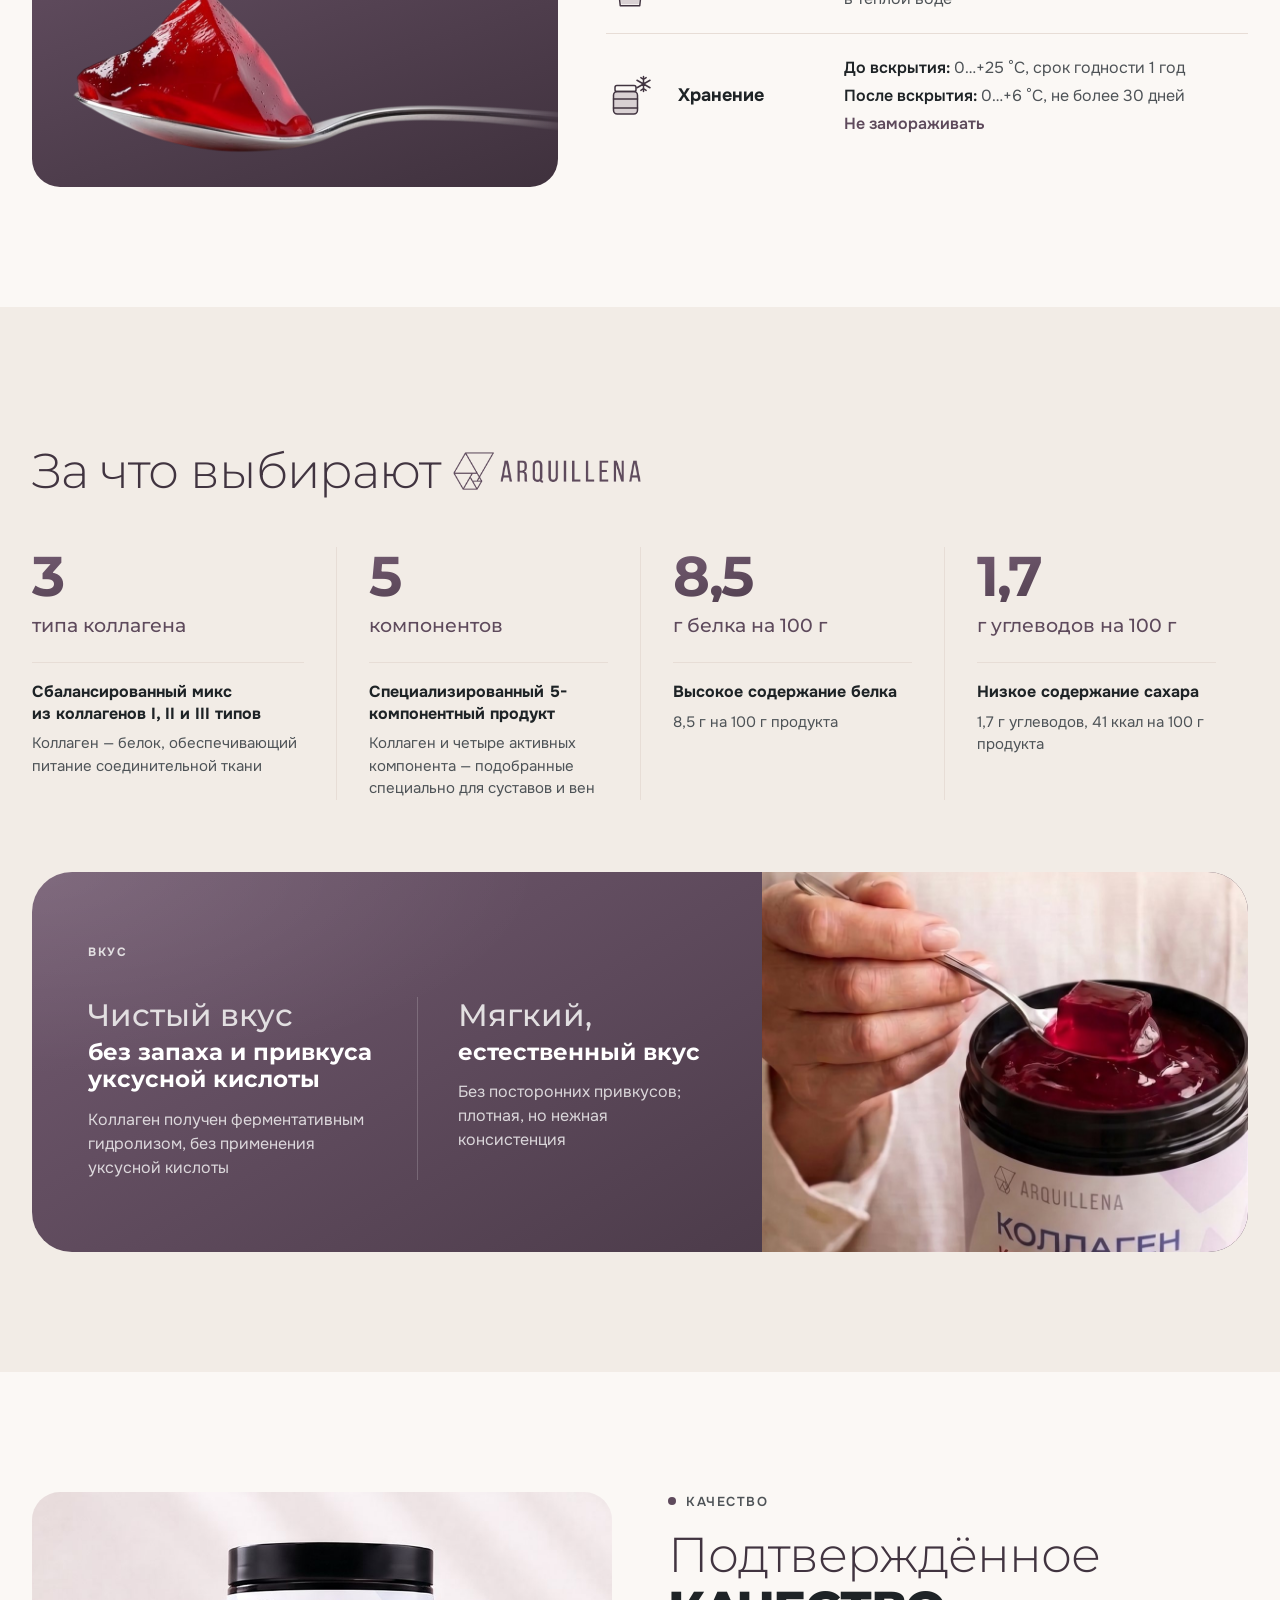
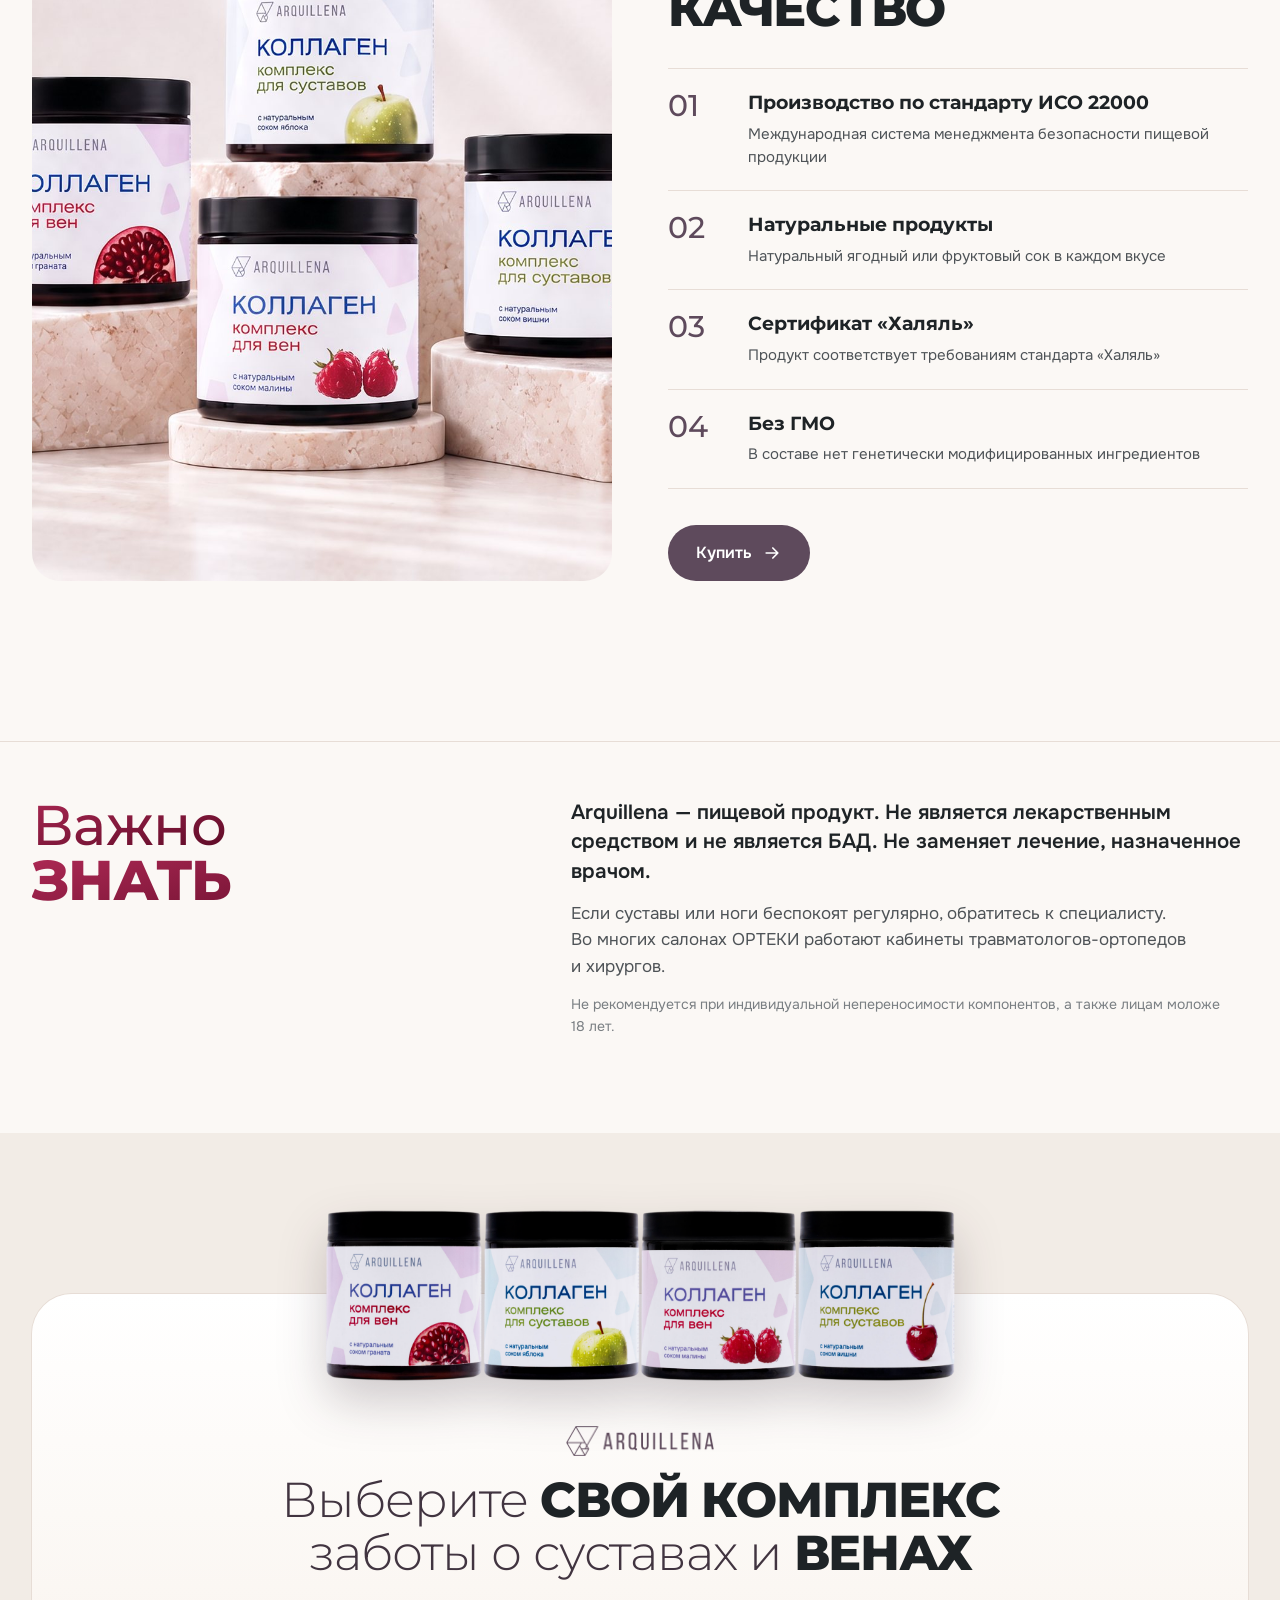
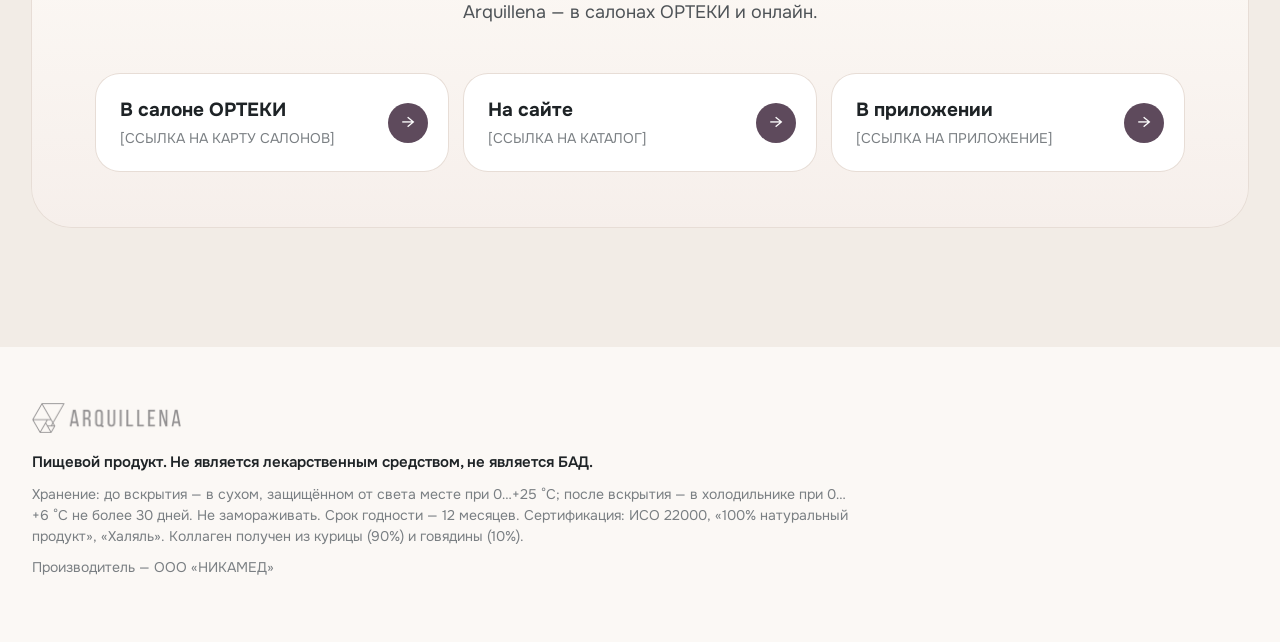
==== commit 92854116: "История бренда: текст слева, карточка справа; новое фото баннера Co-Authored-By: Claude Opus 5.5 <no" ====
--- a/index.html
+++ b/index.html
@@ -98,7 +98,7 @@
 
     <!-- Справа: фото девушки -->
     <div class="hb__photo hb__photo--full">
-      <img class="hb__shot" src="img/hero-girl-photo-5.jpg" alt="Девушка с улыбкой держит ложку ягодного желе Arquillena дома у окна" width="1216" height="832" fetchpriority="high">
+      <img class="hb__shot" src="img/hero-girl-photo-6.jpg" alt="Девушка с улыбкой держит ложку ягодного желе Arquillena в гостиной" width="1128" height="980" fetchpriority="high">
     </div>
   </div>
 
--- a/css/v2.css
+++ b/css/v2.css
@@ -1583,3 +1583,18 @@
 @media (max-width: 600px) { .hc__badge .brand-logo { height: 24px; } .hc__badge b { font-size: 15px; } .hc__quote { font-size: 21px !important; } }
 .hb__photo--full img.hb__shot { object-position: 52% 35%; }
 @media (max-width: 1024px) { .hb__photo--full img.hb__shot { object-position: 52% 30%; } }
+/* История: цитата крупнее, чтобы колонки были равны по высоте */
+.hc__quote { margin-bottom: 32px !important; font-size: clamp(28px, 2.6vw, 38px) !important; line-height: 1.25 !important; }
+@media (max-width: 600px) { .hc__quote { font-size: 24px !important; margin-bottom: 22px !important; } }
+@media (min-width: 1025px) { .hc__quote { font-size: clamp(34px, 3.2vw, 48px) !important; line-height: 1.2 !important; margin-bottom: 40px !important; } }
+@media (min-width: 1025px) { .hc__text { max-width: 680px; } .hc__text p:not(.hc__quote) { font-size: 18px; } }
+@media (min-width: 1025px) { .hc__quote { font-size: clamp(30px, 2.7vw, 40px) !important; margin-bottom: 34px !important; } }
+@media (min-width: 1025px) { .hc__quote { font-size: clamp(28px, 2.5vw, 36px) !important; margin-bottom: 30px !important; } }
+/* История: текст слева, карточка с врачом справа */
+.hc { grid-template-columns: minmax(0, 1fr) minmax(300px, 400px); }
+.hc__card { order: 2; }
+.hc__text { order: 1; }
+@media (max-width: 1024px) { .hc { grid-template-columns: minmax(0, 1fr); } .hc__card { order: 0; } }
+/* Баннер: новое фото */
+.hb__photo--full img.hb__shot { object-position: 45% 30%; }
+@media (max-width: 1024px) { .hb__photo--full img.hb__shot { object-position: 45% 25%; } }
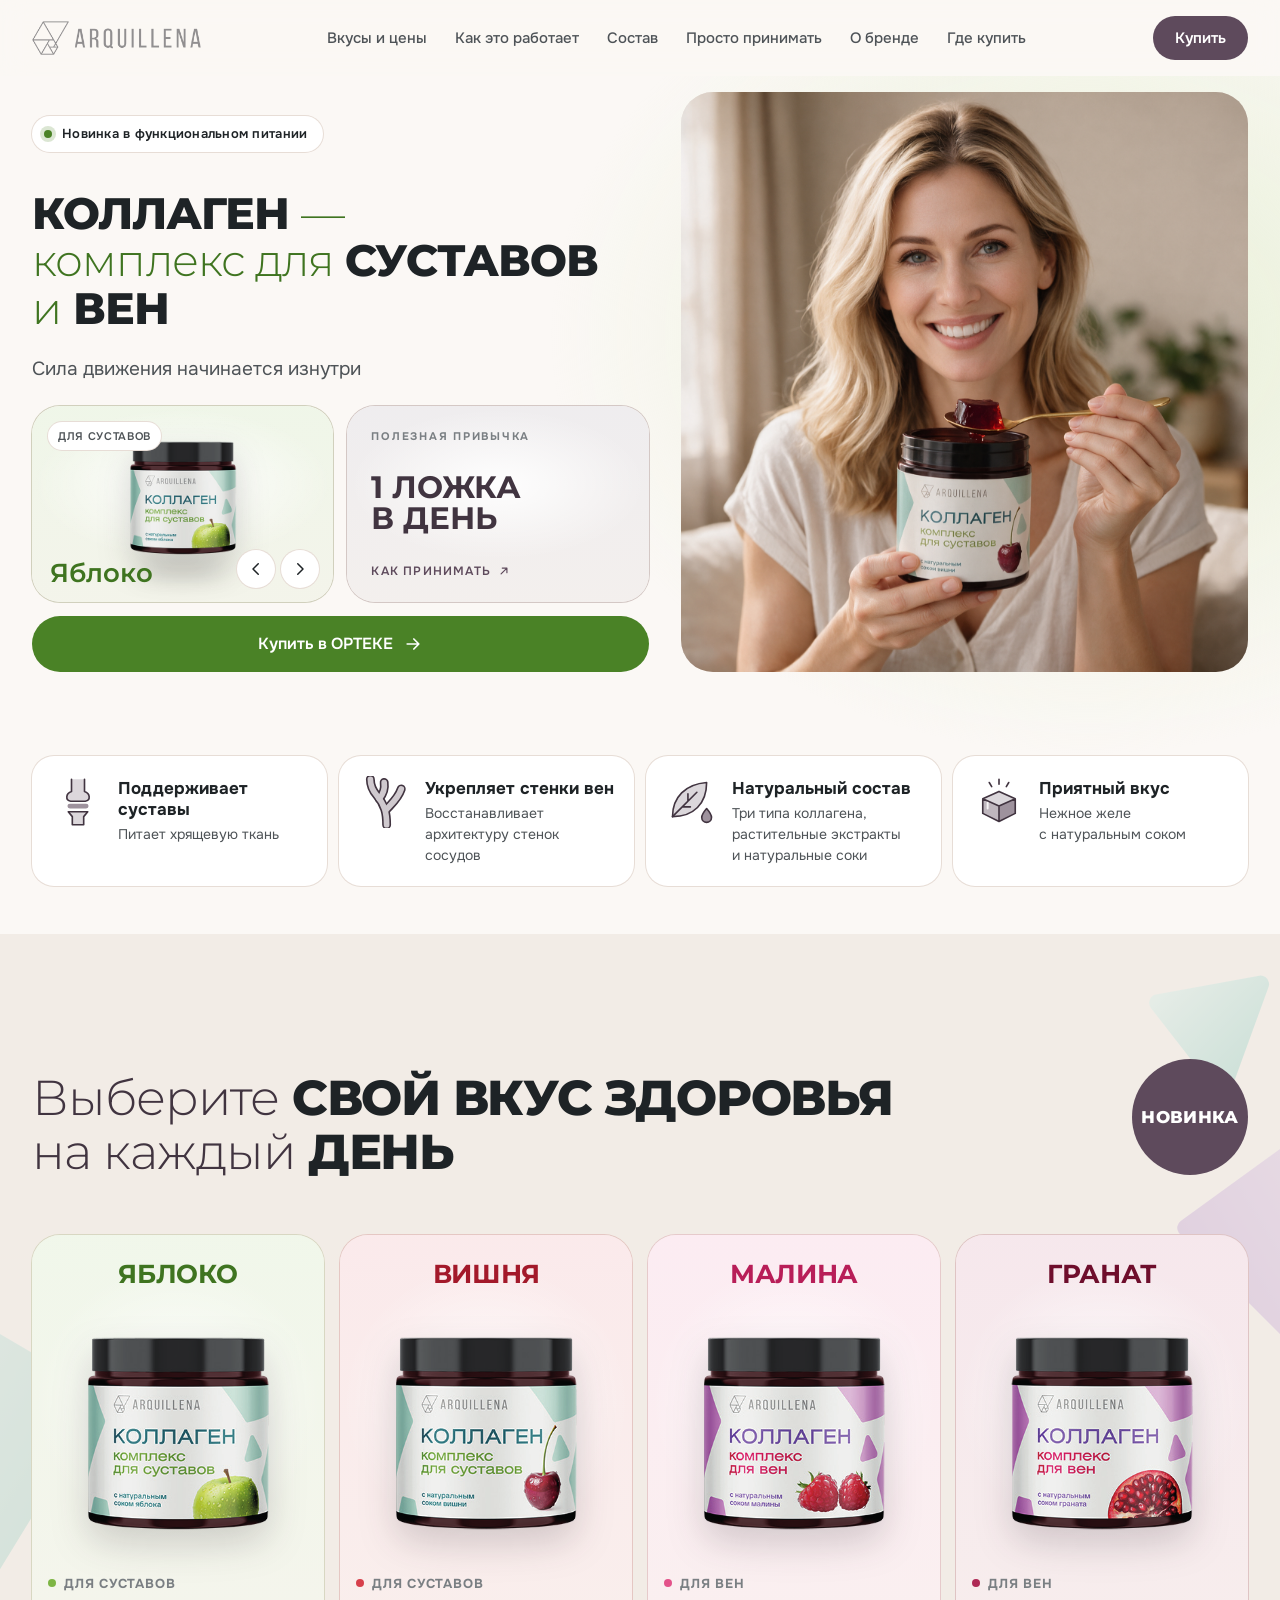
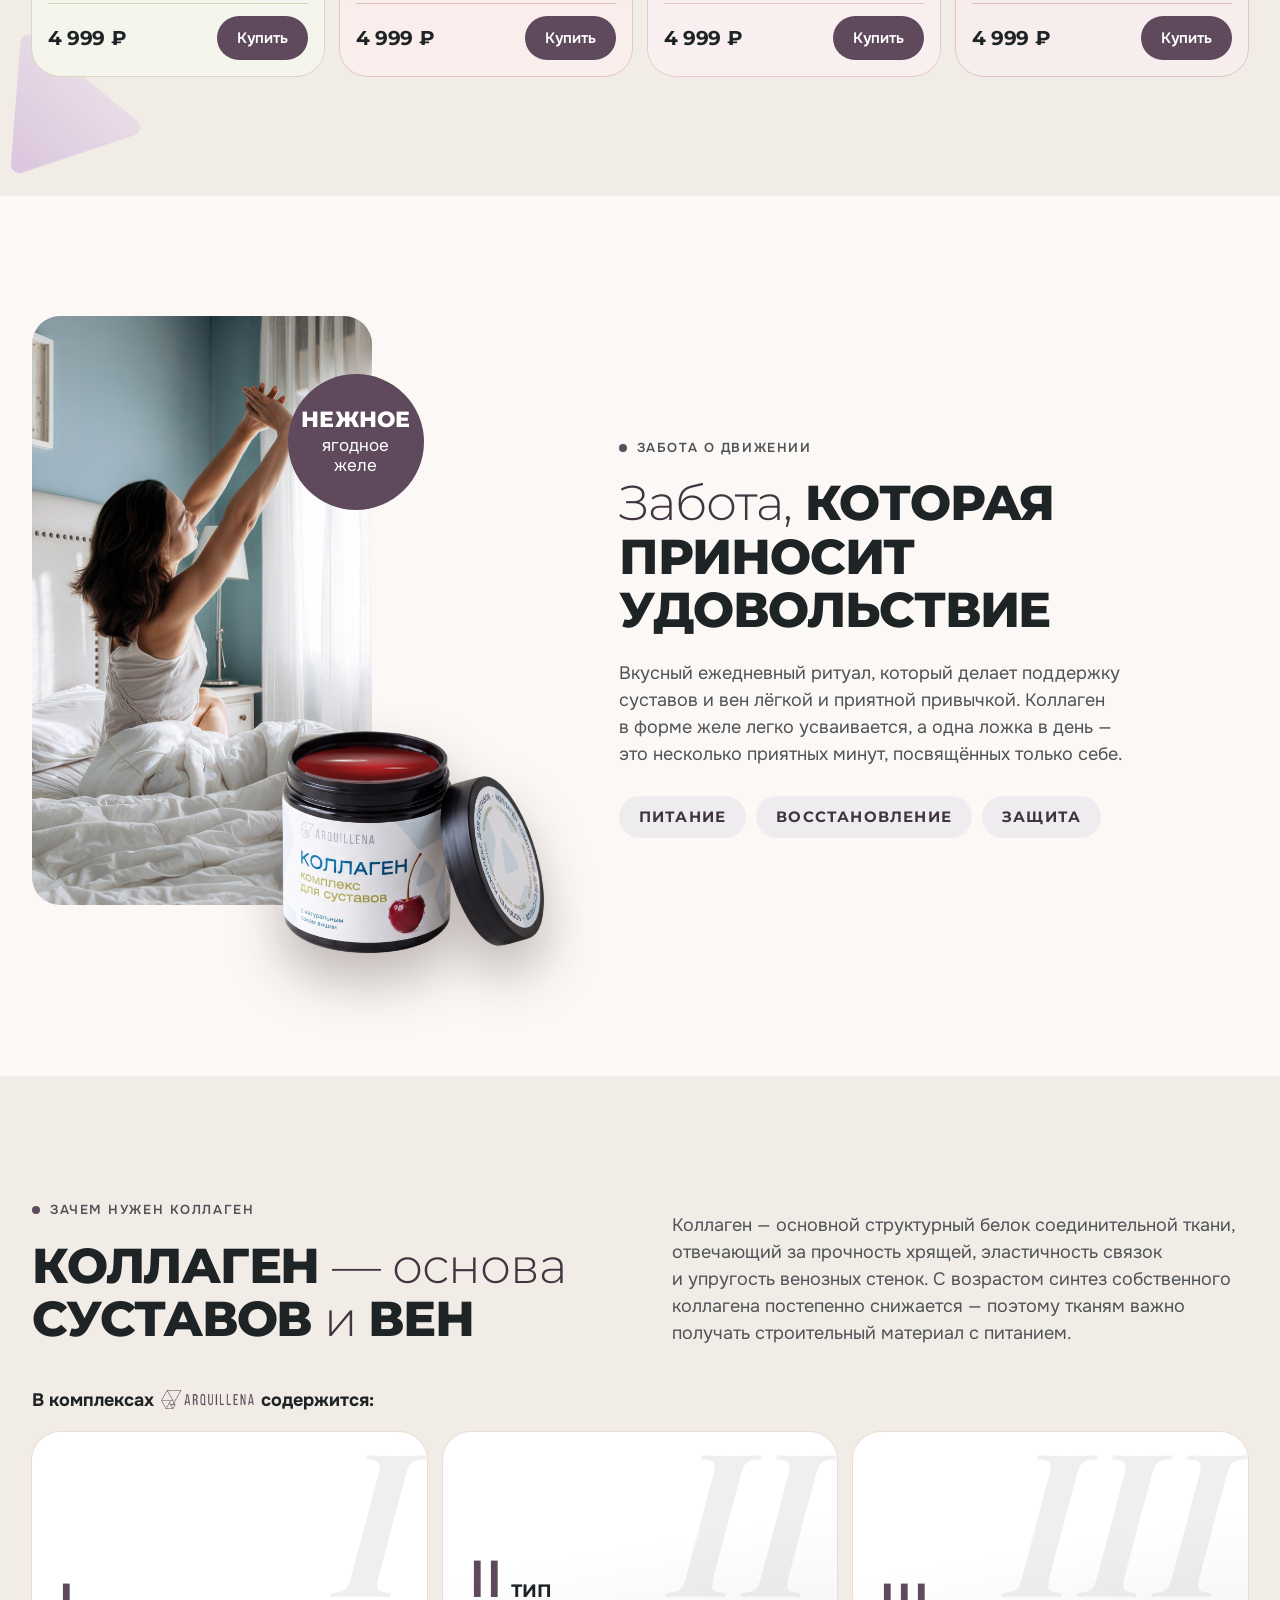
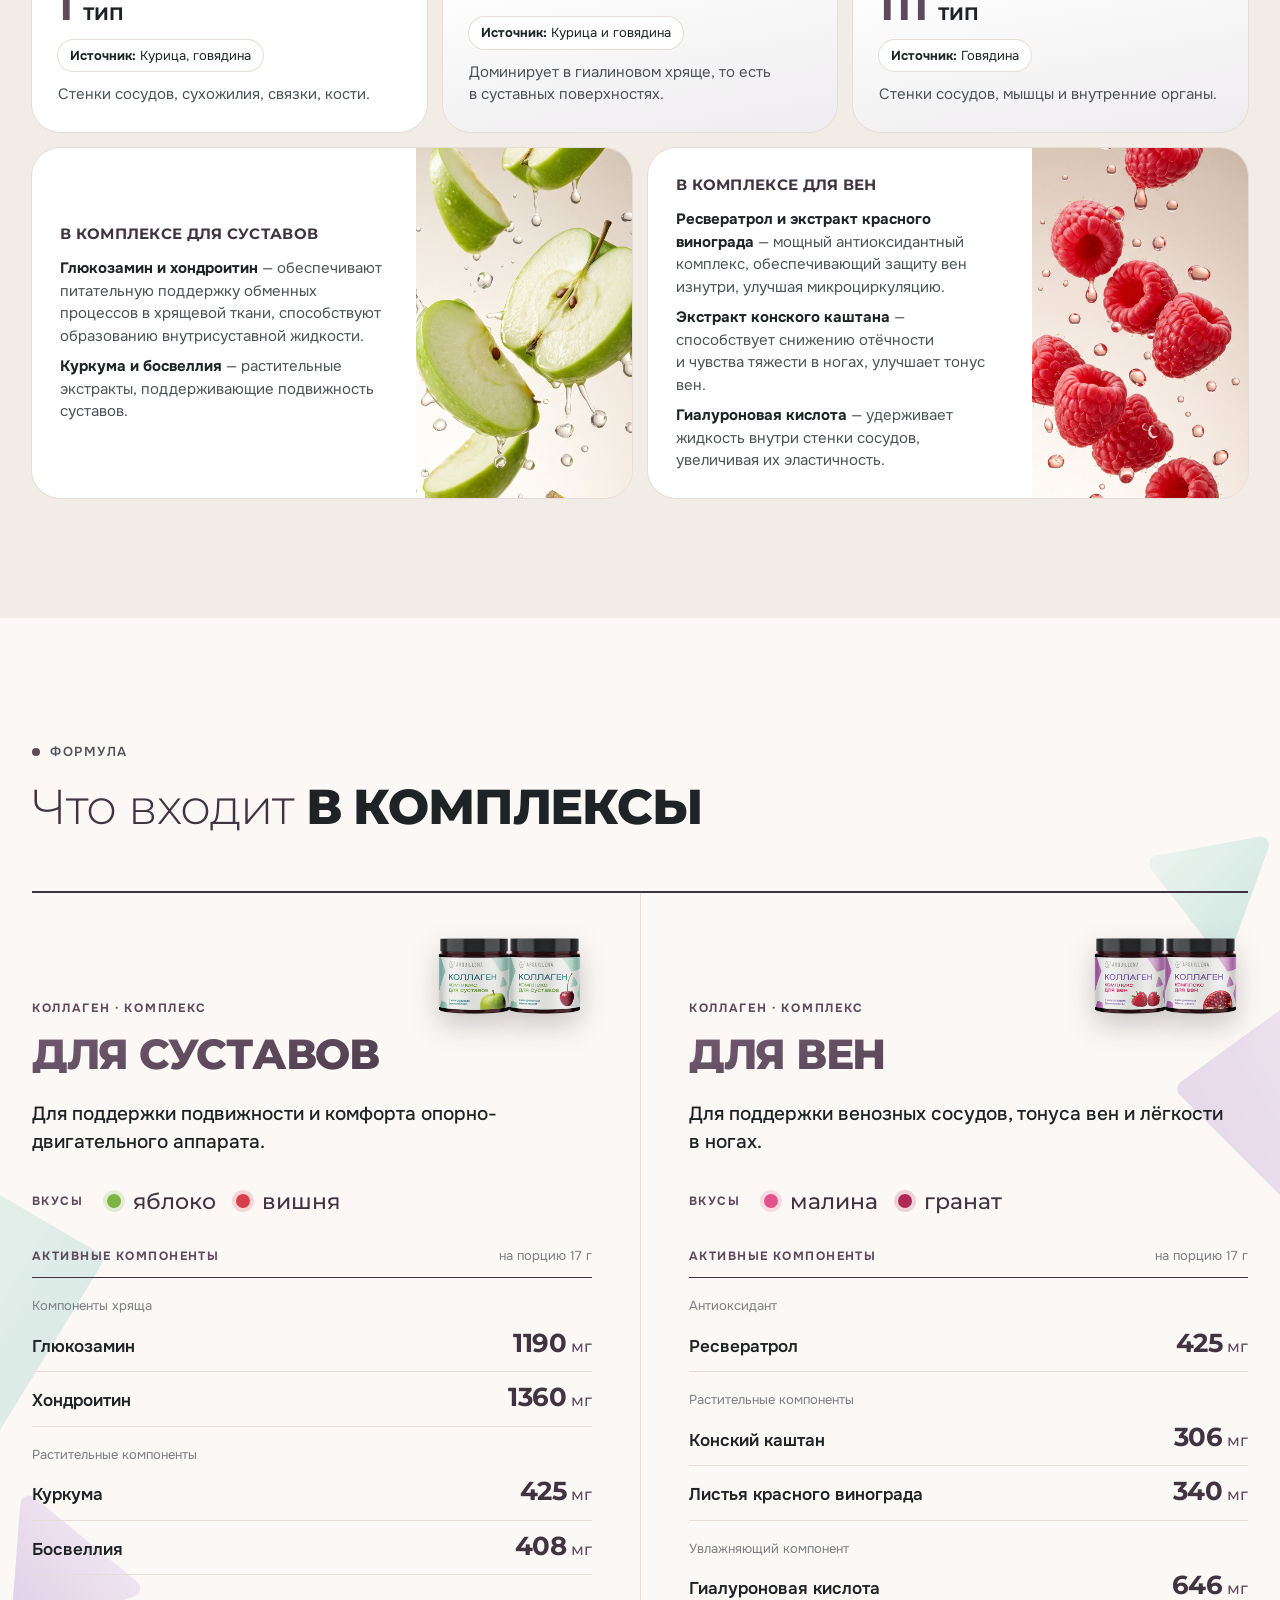
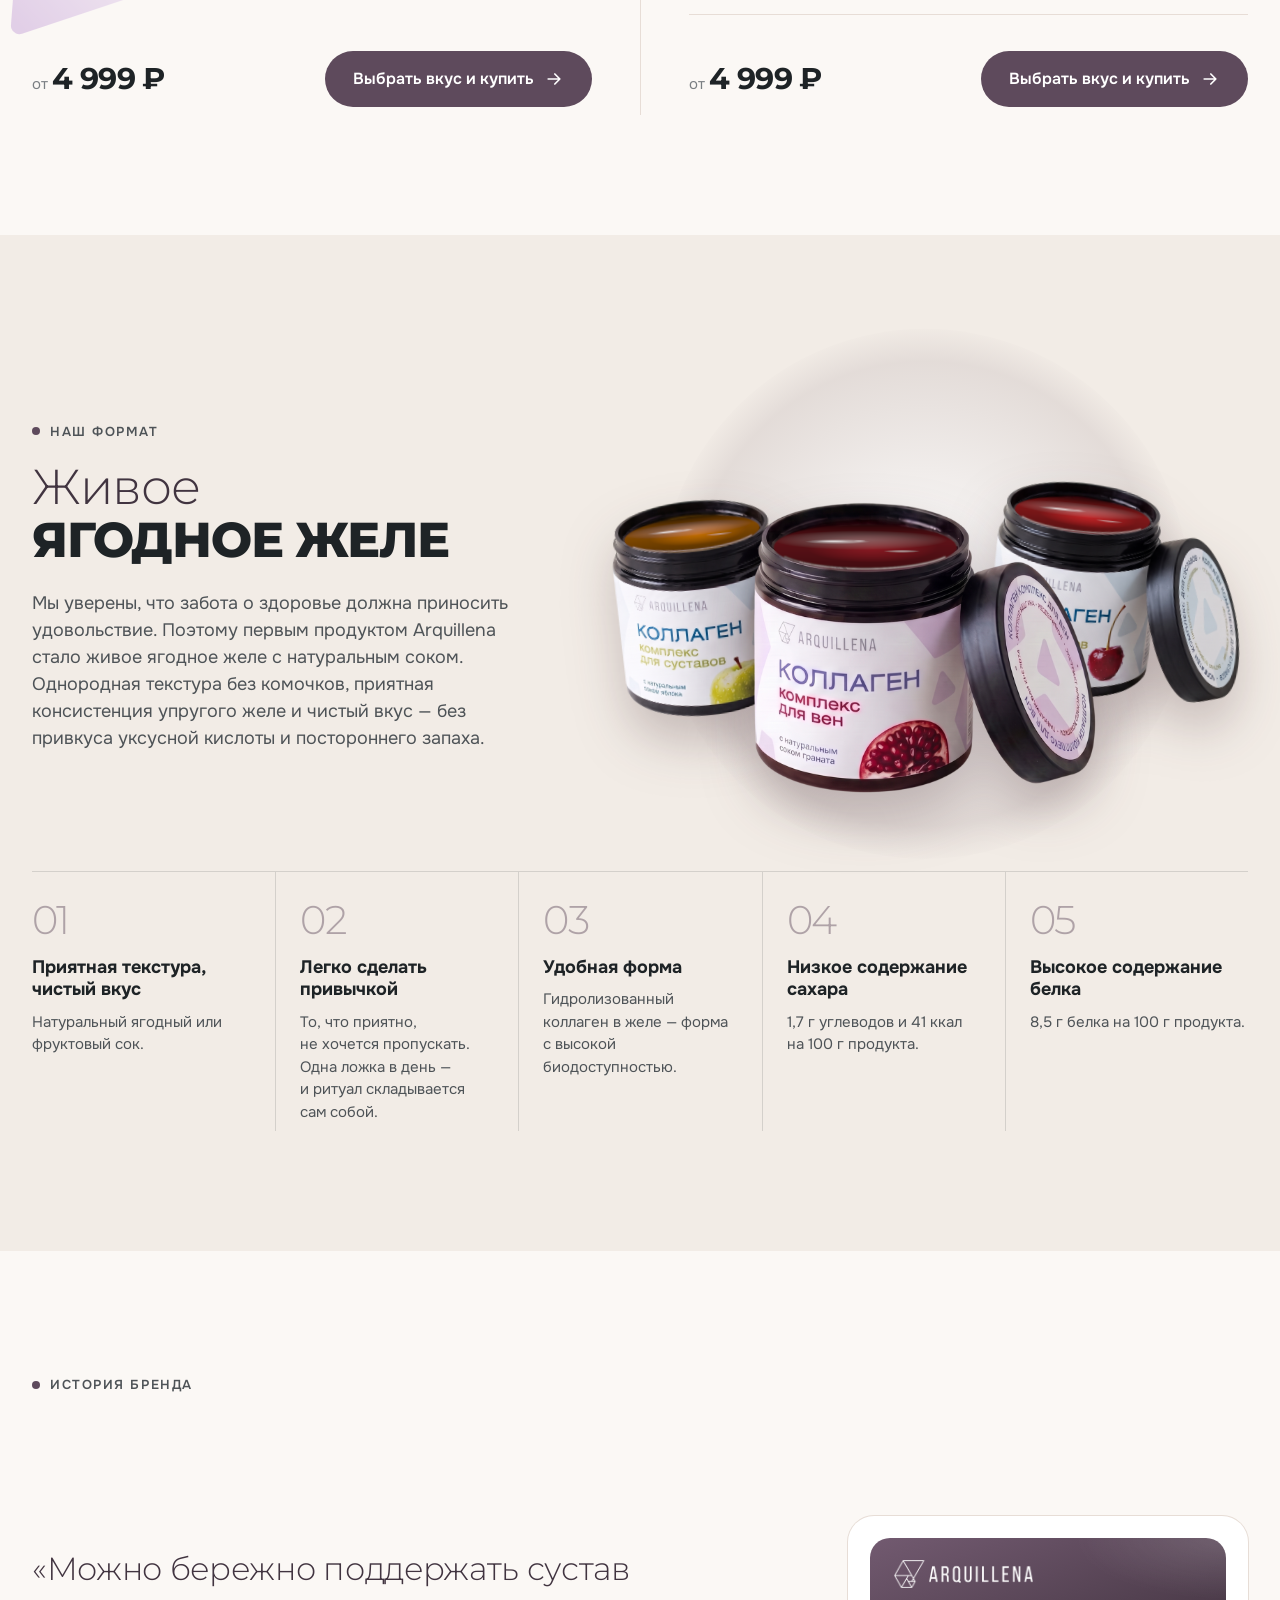
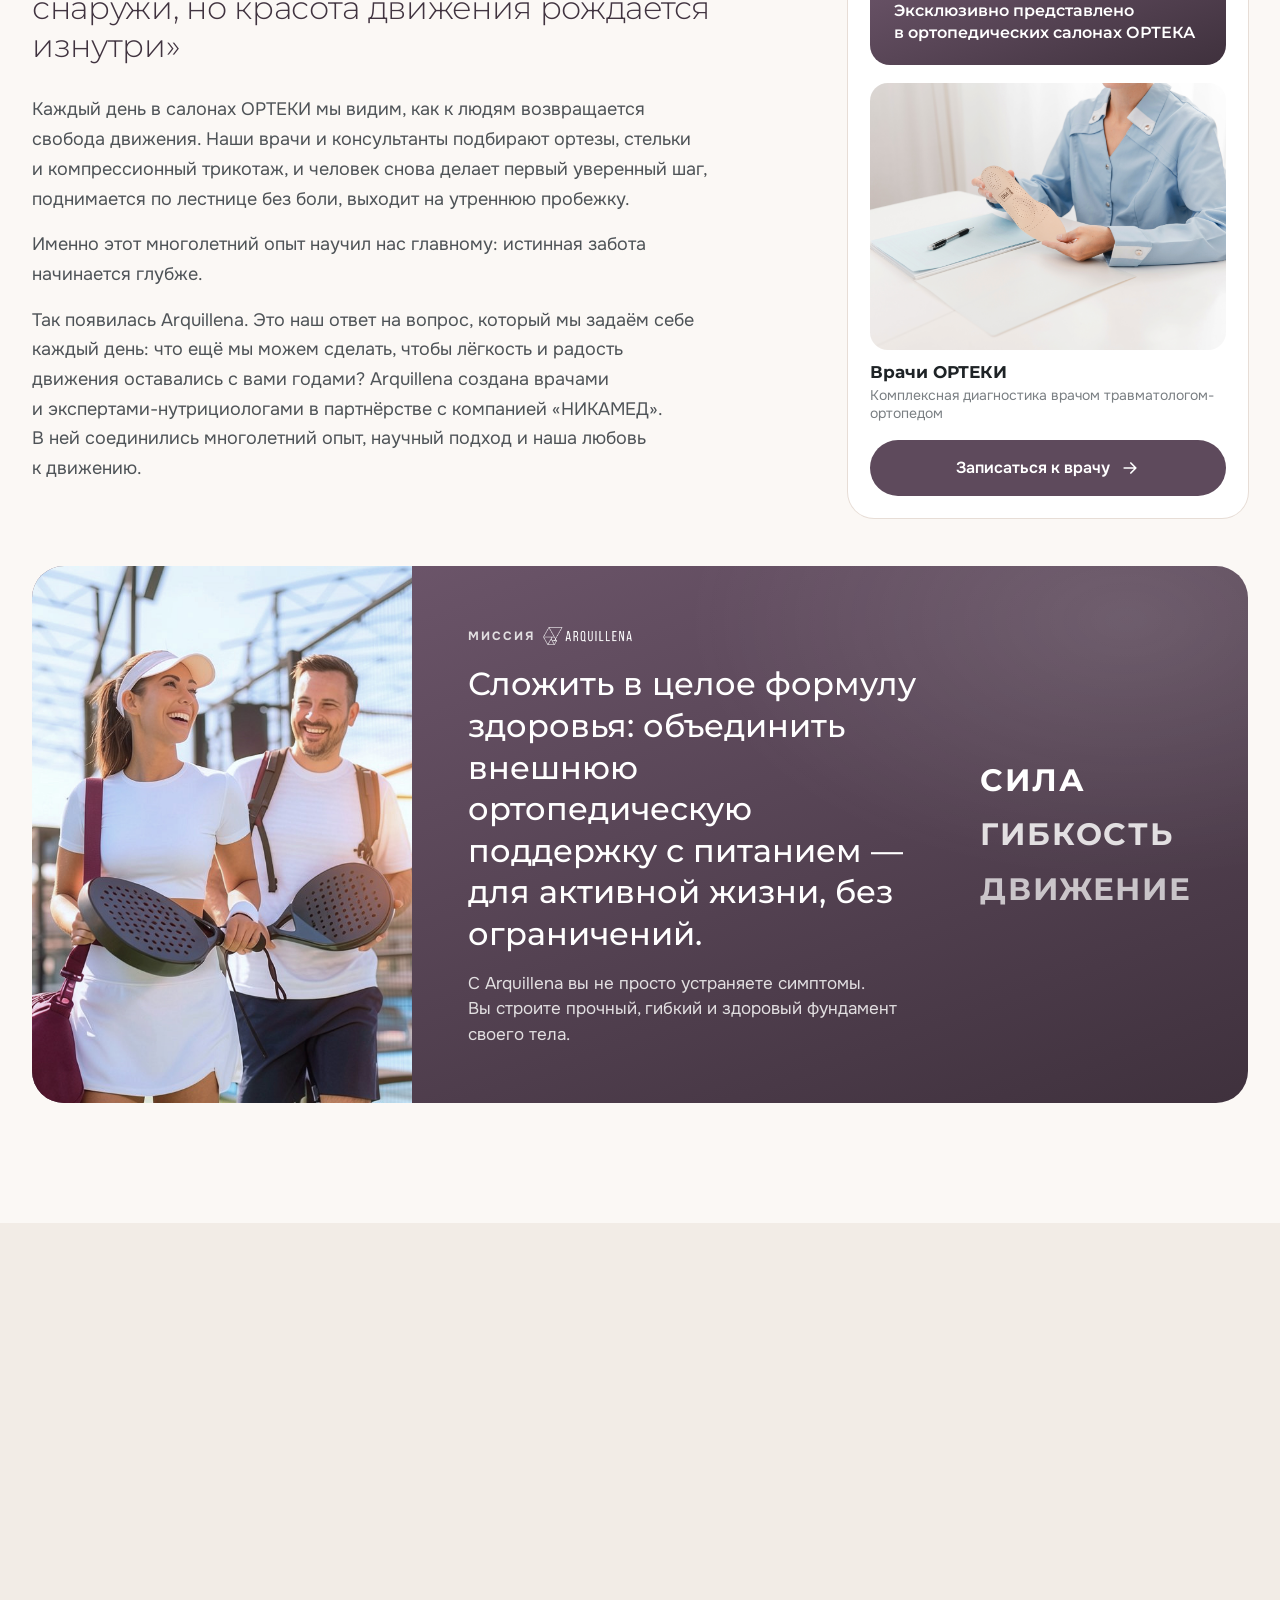
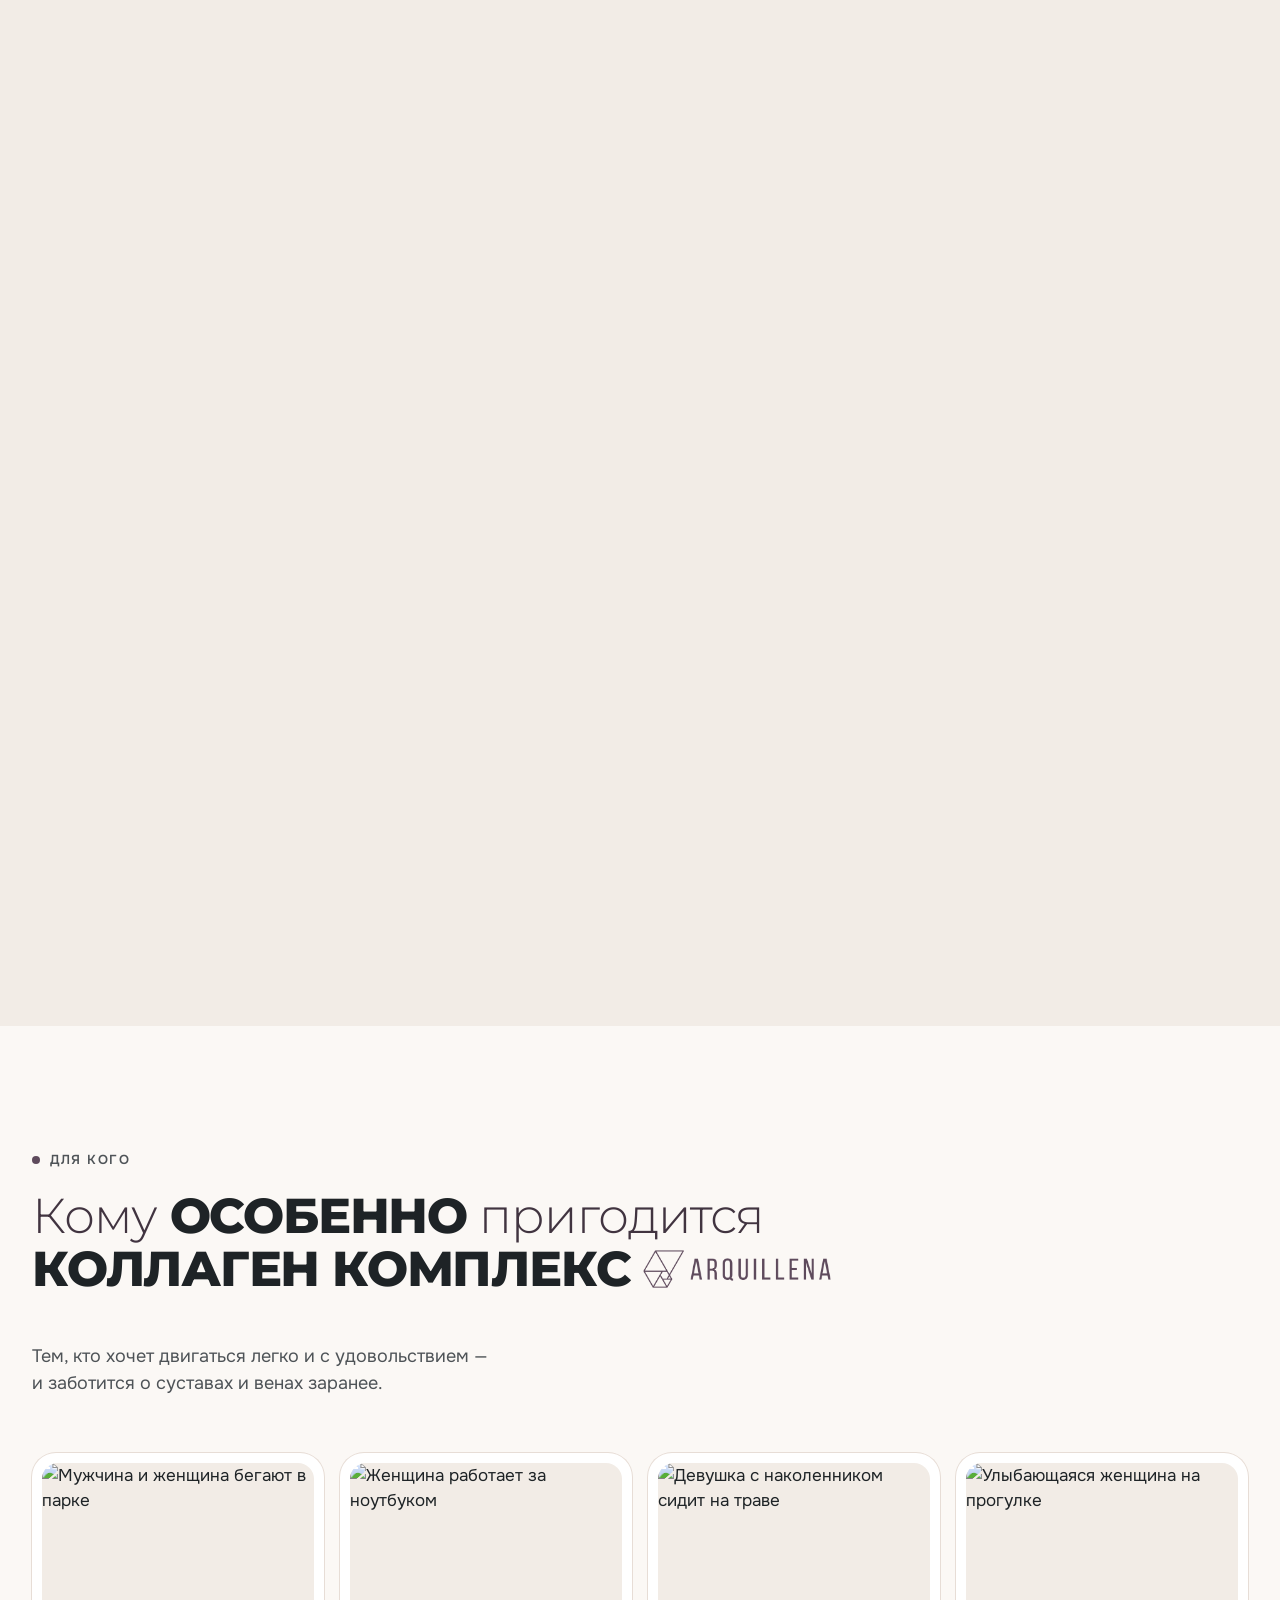
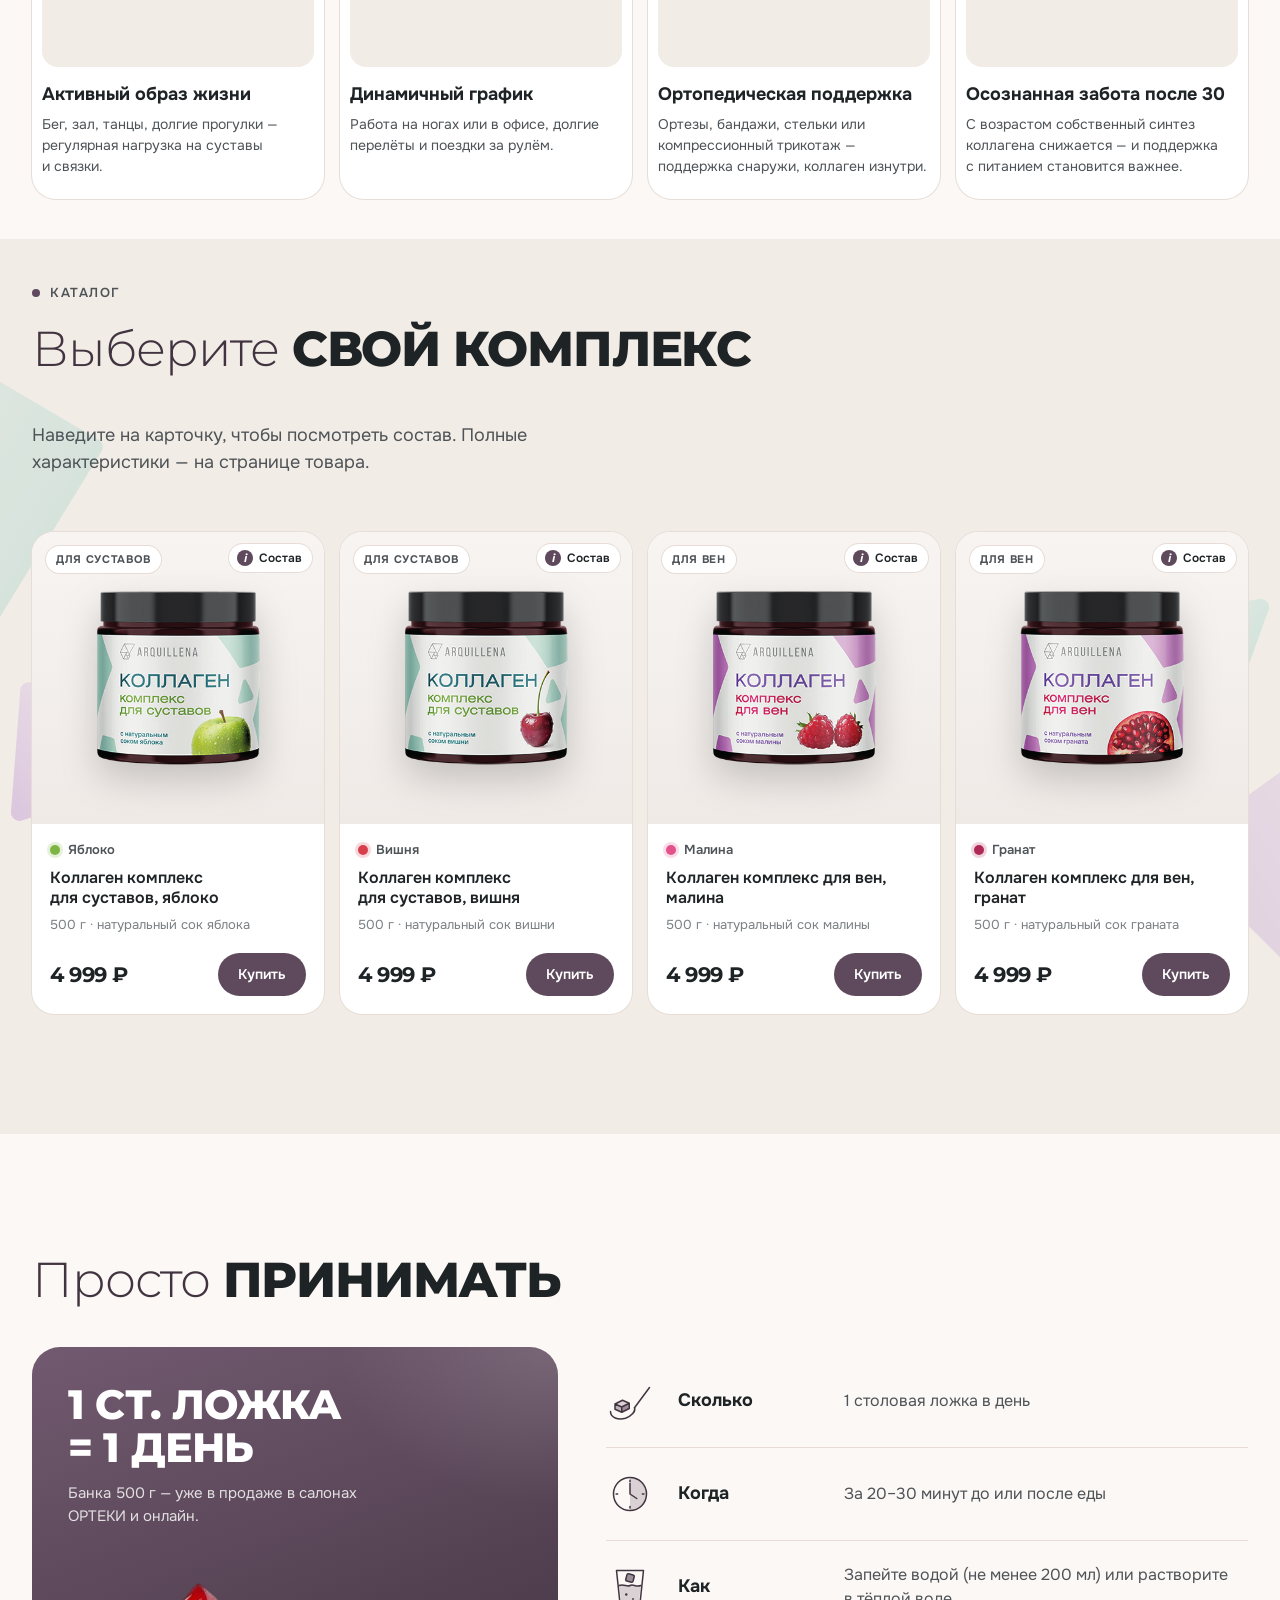
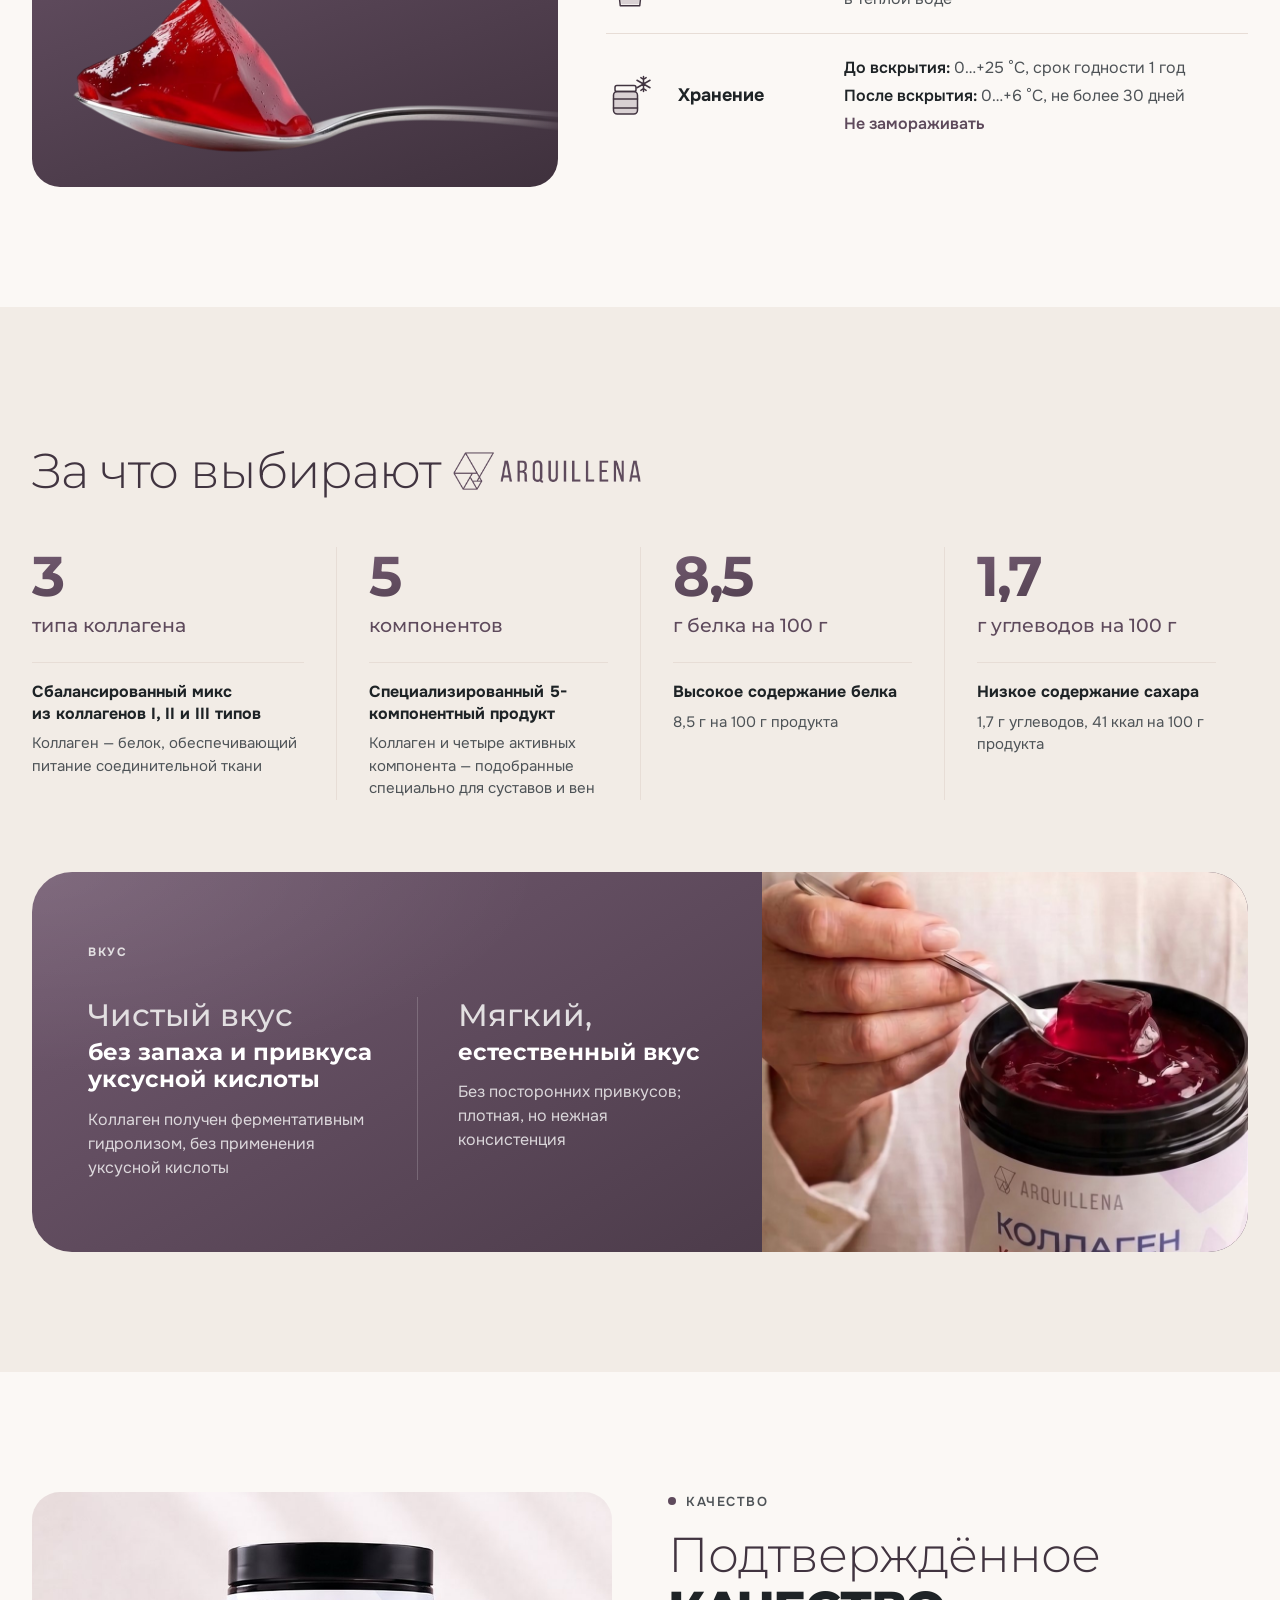
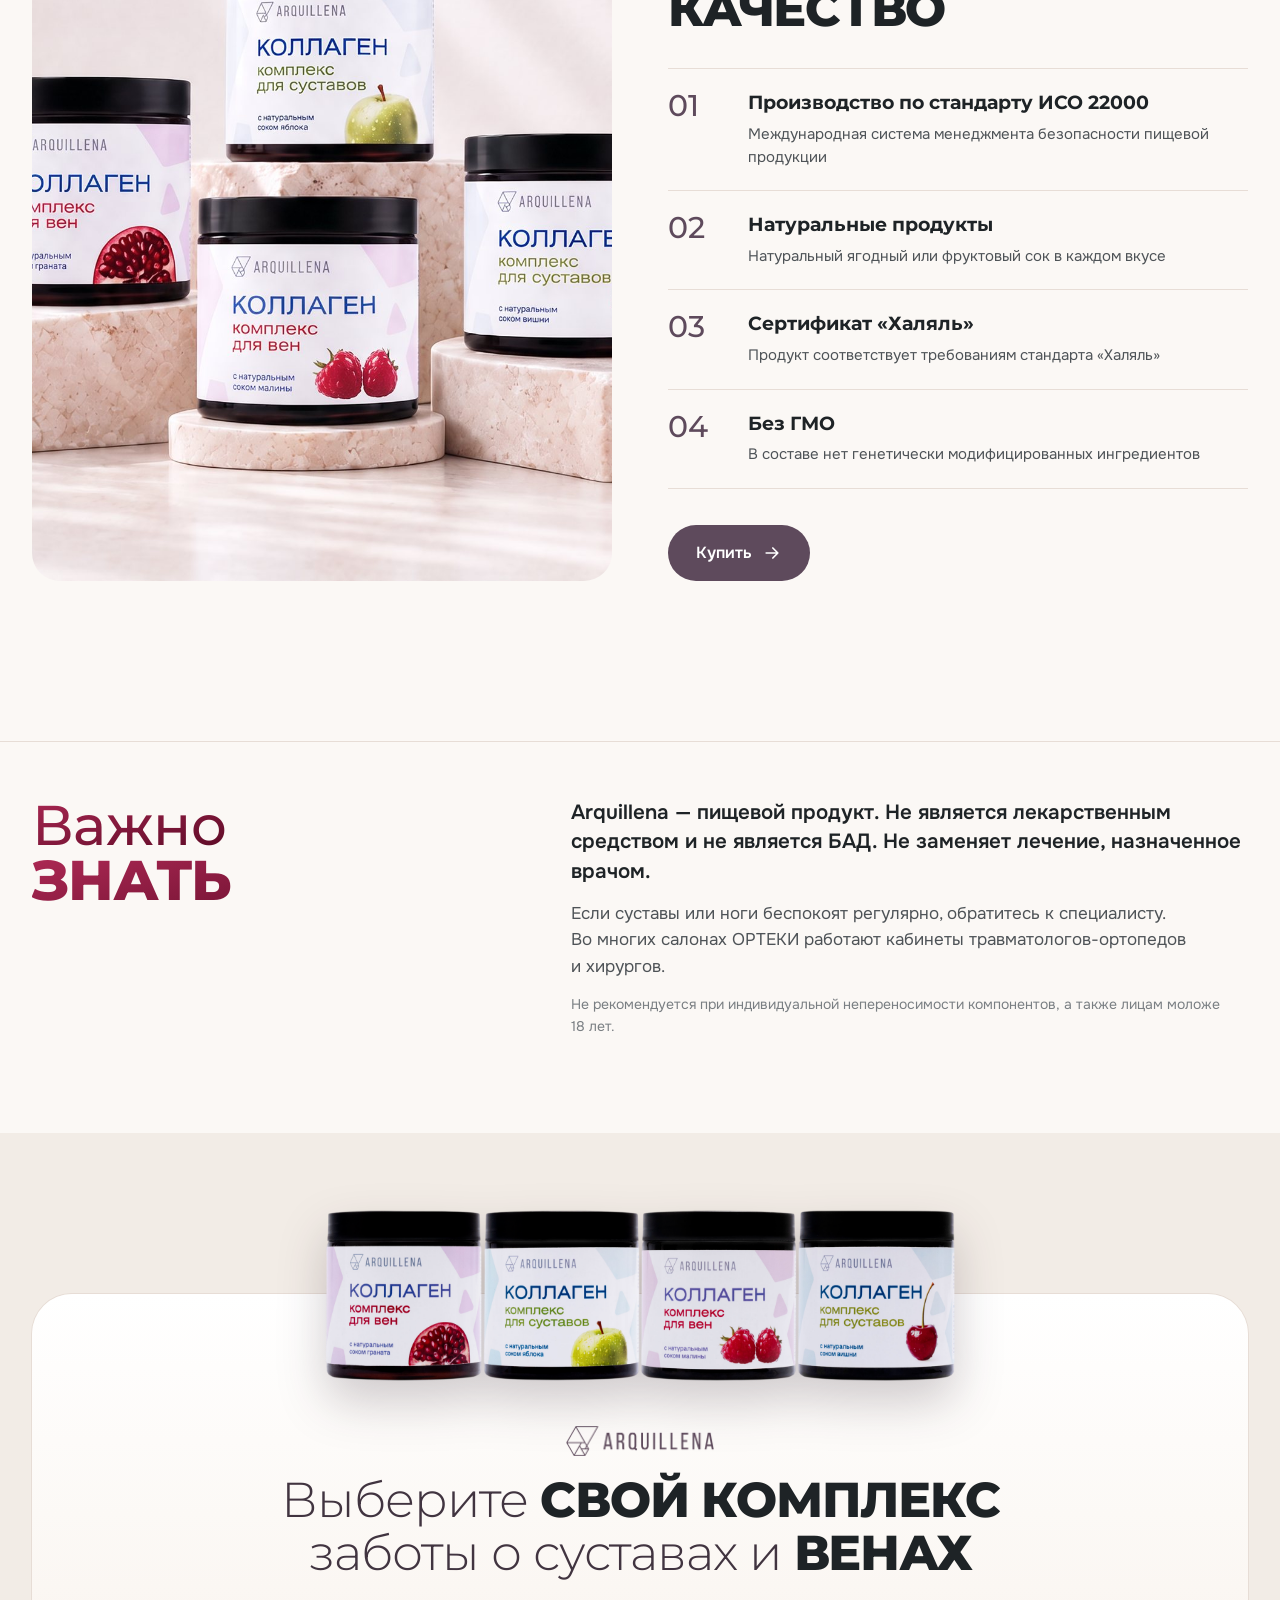
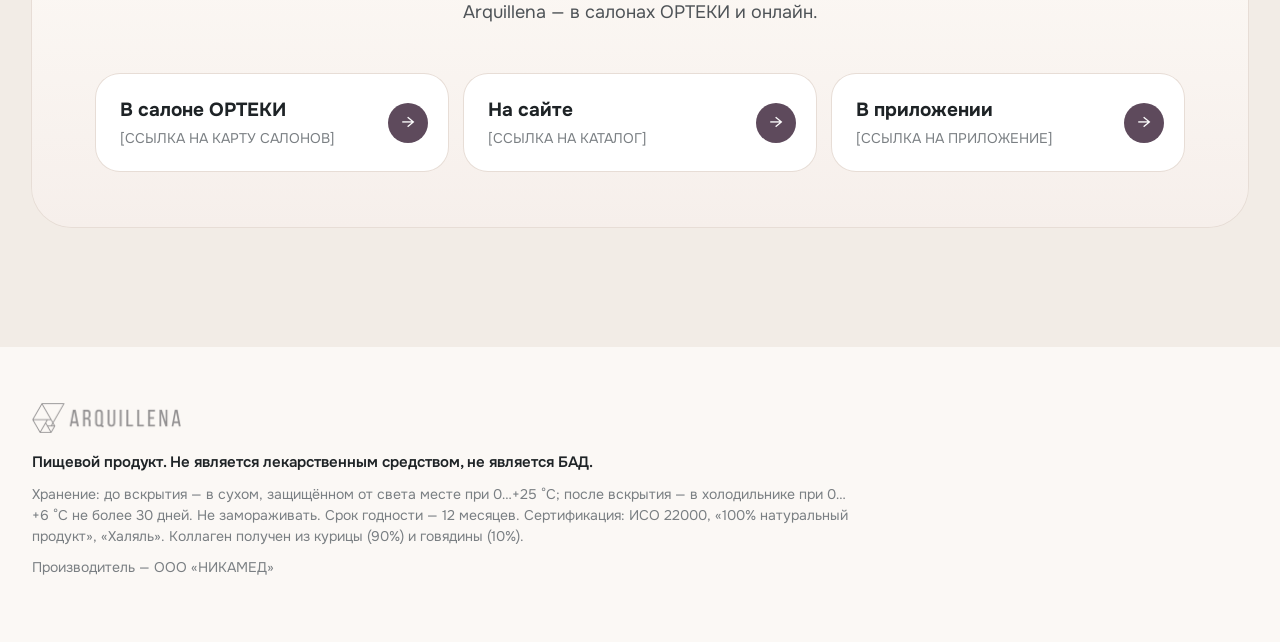
==== commit 4f034bb3: "Заменил фразу в истории. "Комплексная диагностика врачом травматологом-ортопедом"" ====
--- a/index.html
+++ b/index.html
@@ -368,7 +368,7 @@
         <div class="hc__badge"><span class="brand-logo" role="img" aria-label="Arquillena"></span><b>Эксклюзивно представлено в&nbsp;ортопедических салонах ОРТЕКА</b></div>
         <figure class="hc__doc">
           <img src="img/doctor-insole.jpg" alt="Врач ОРТЕКИ подбирает ортопедическую стельку" width="1200" height="900" loading="lazy">
-          <figcaption><b>Врачи ОРТЕКИ</b><span>подбирают ортезы, стельки и&nbsp;компрессионный трикотаж</span></figcaption>
+          <figcaption><b>Врачи ОРТЕКИ</b><span>Комплексная диагностика врачом травматологом-ортопедом</span></figcaption>
         </figure>
         <a class="btn btn--brand hc__btn" href="#">Записаться к&nbsp;врачу<svg viewBox="0 0 24 24" aria-hidden="true"><path d="M5 12h14M13 6l6 6-6 6"/></svg></a>
       </aside>
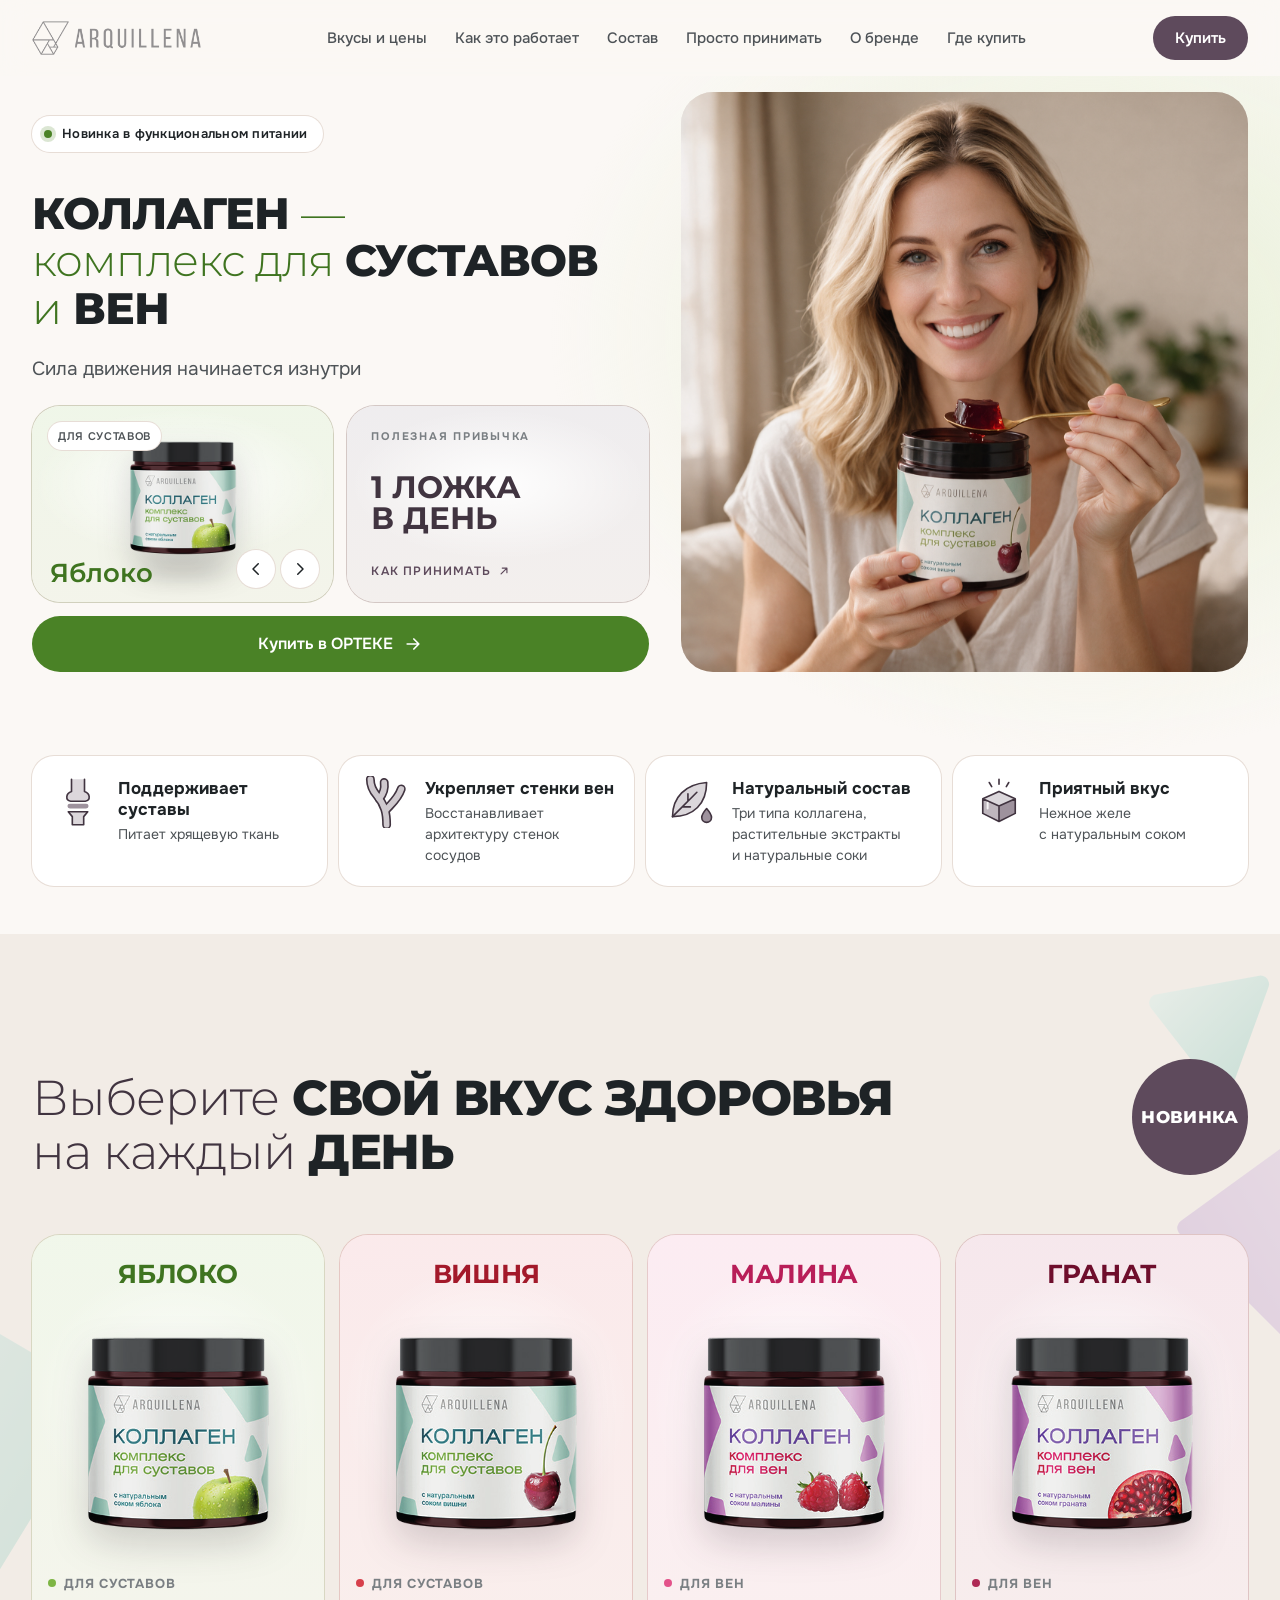
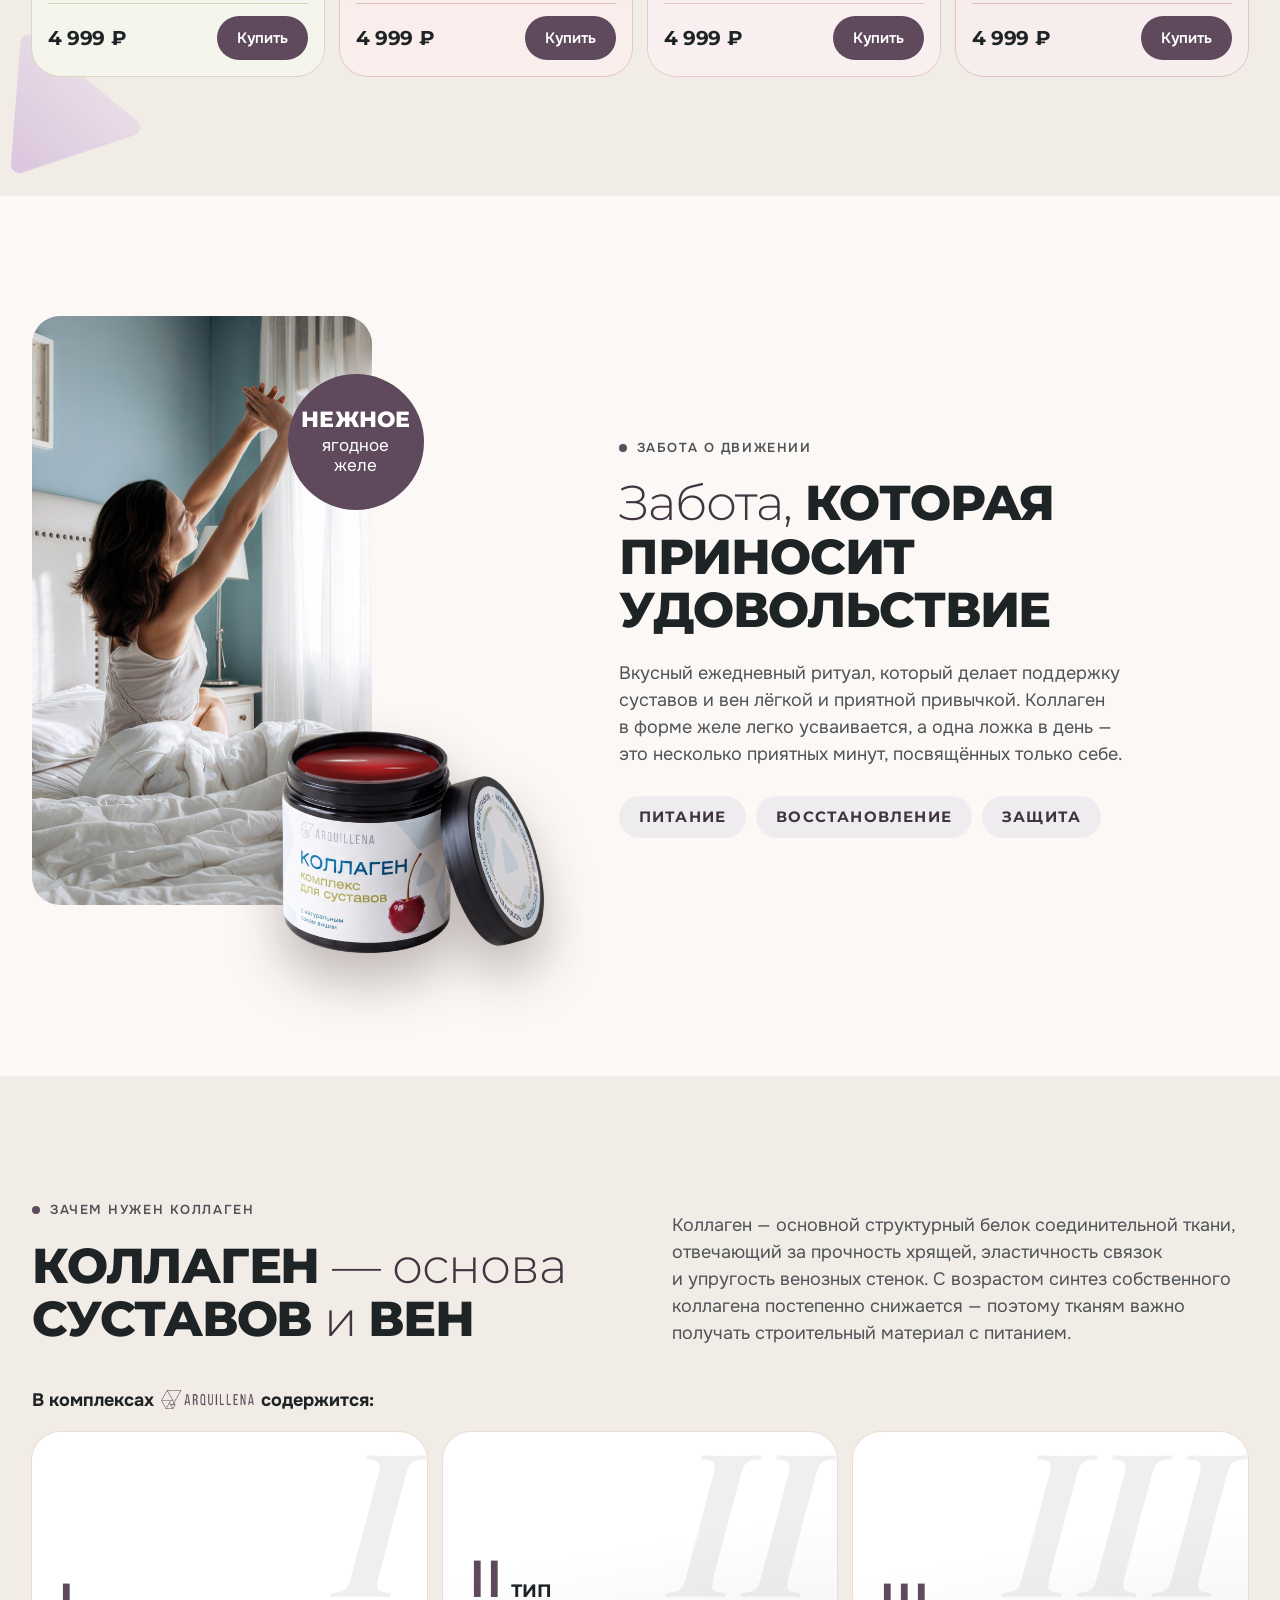
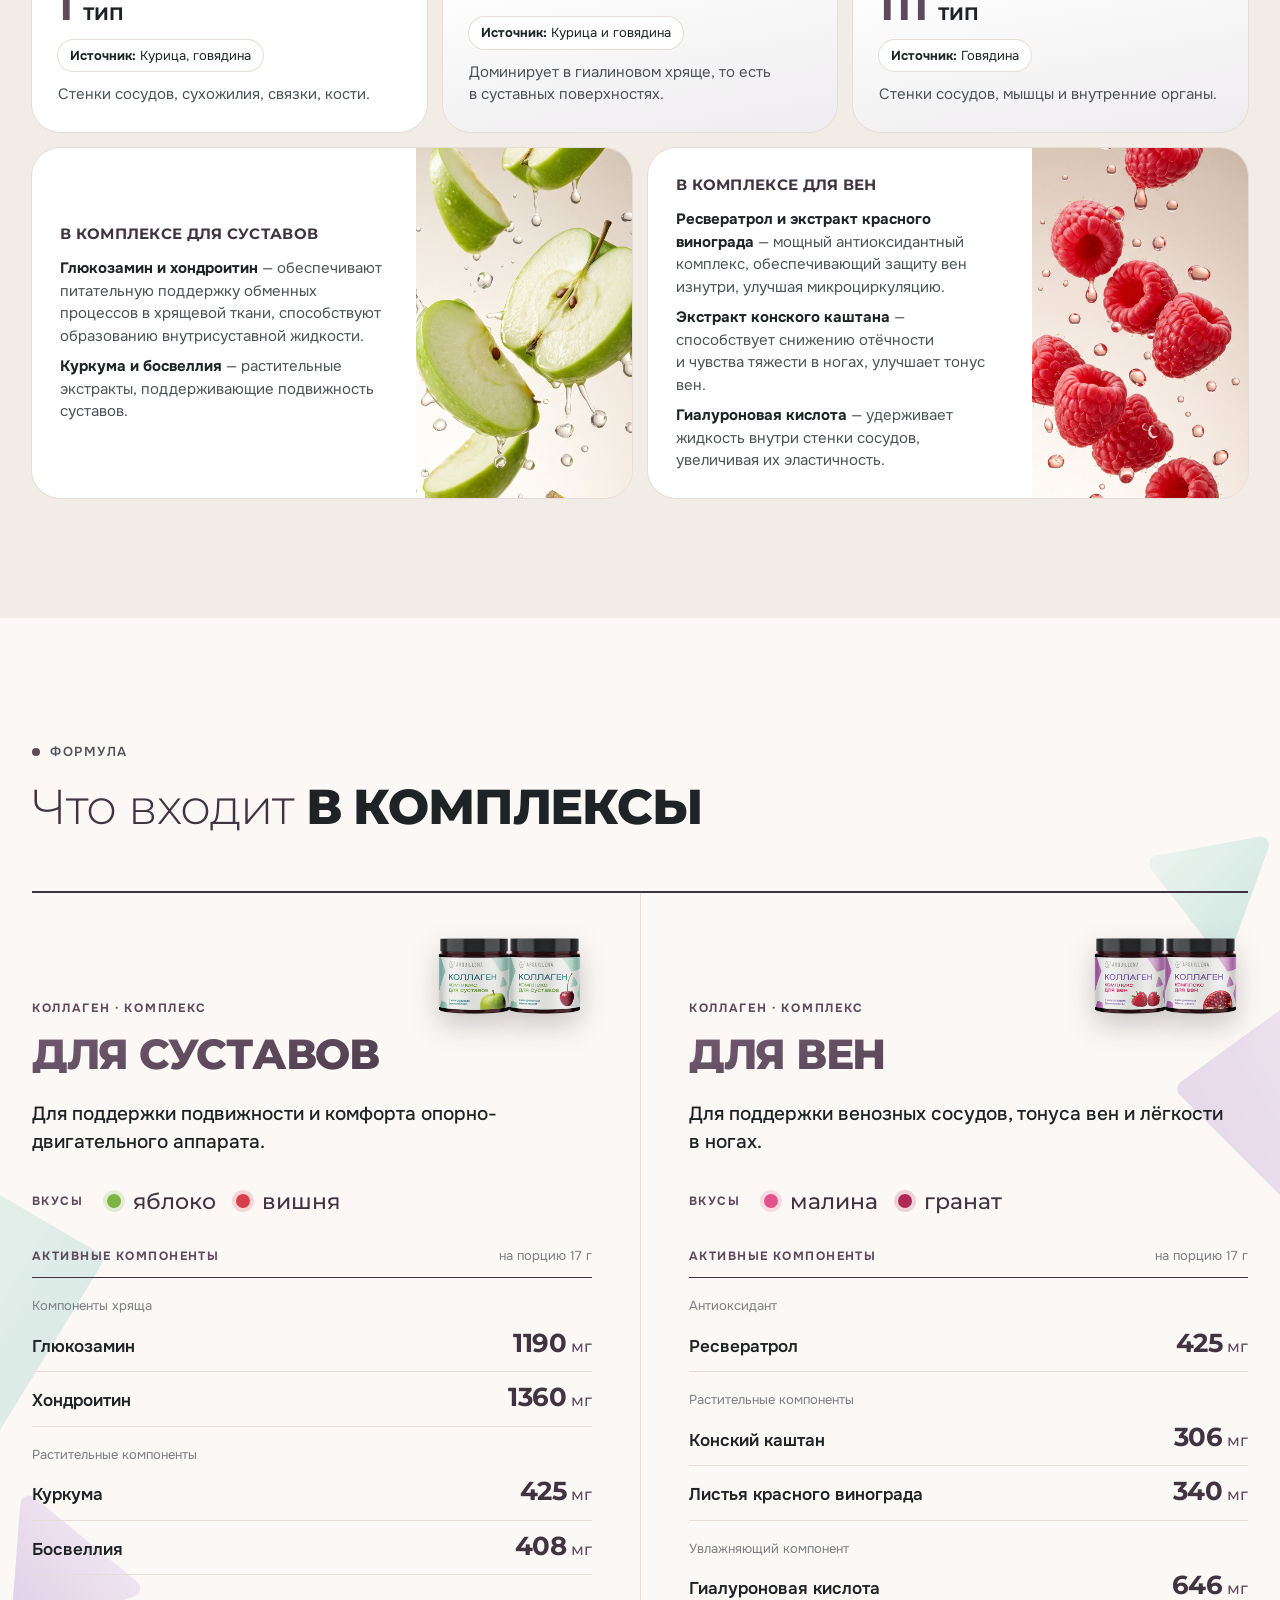
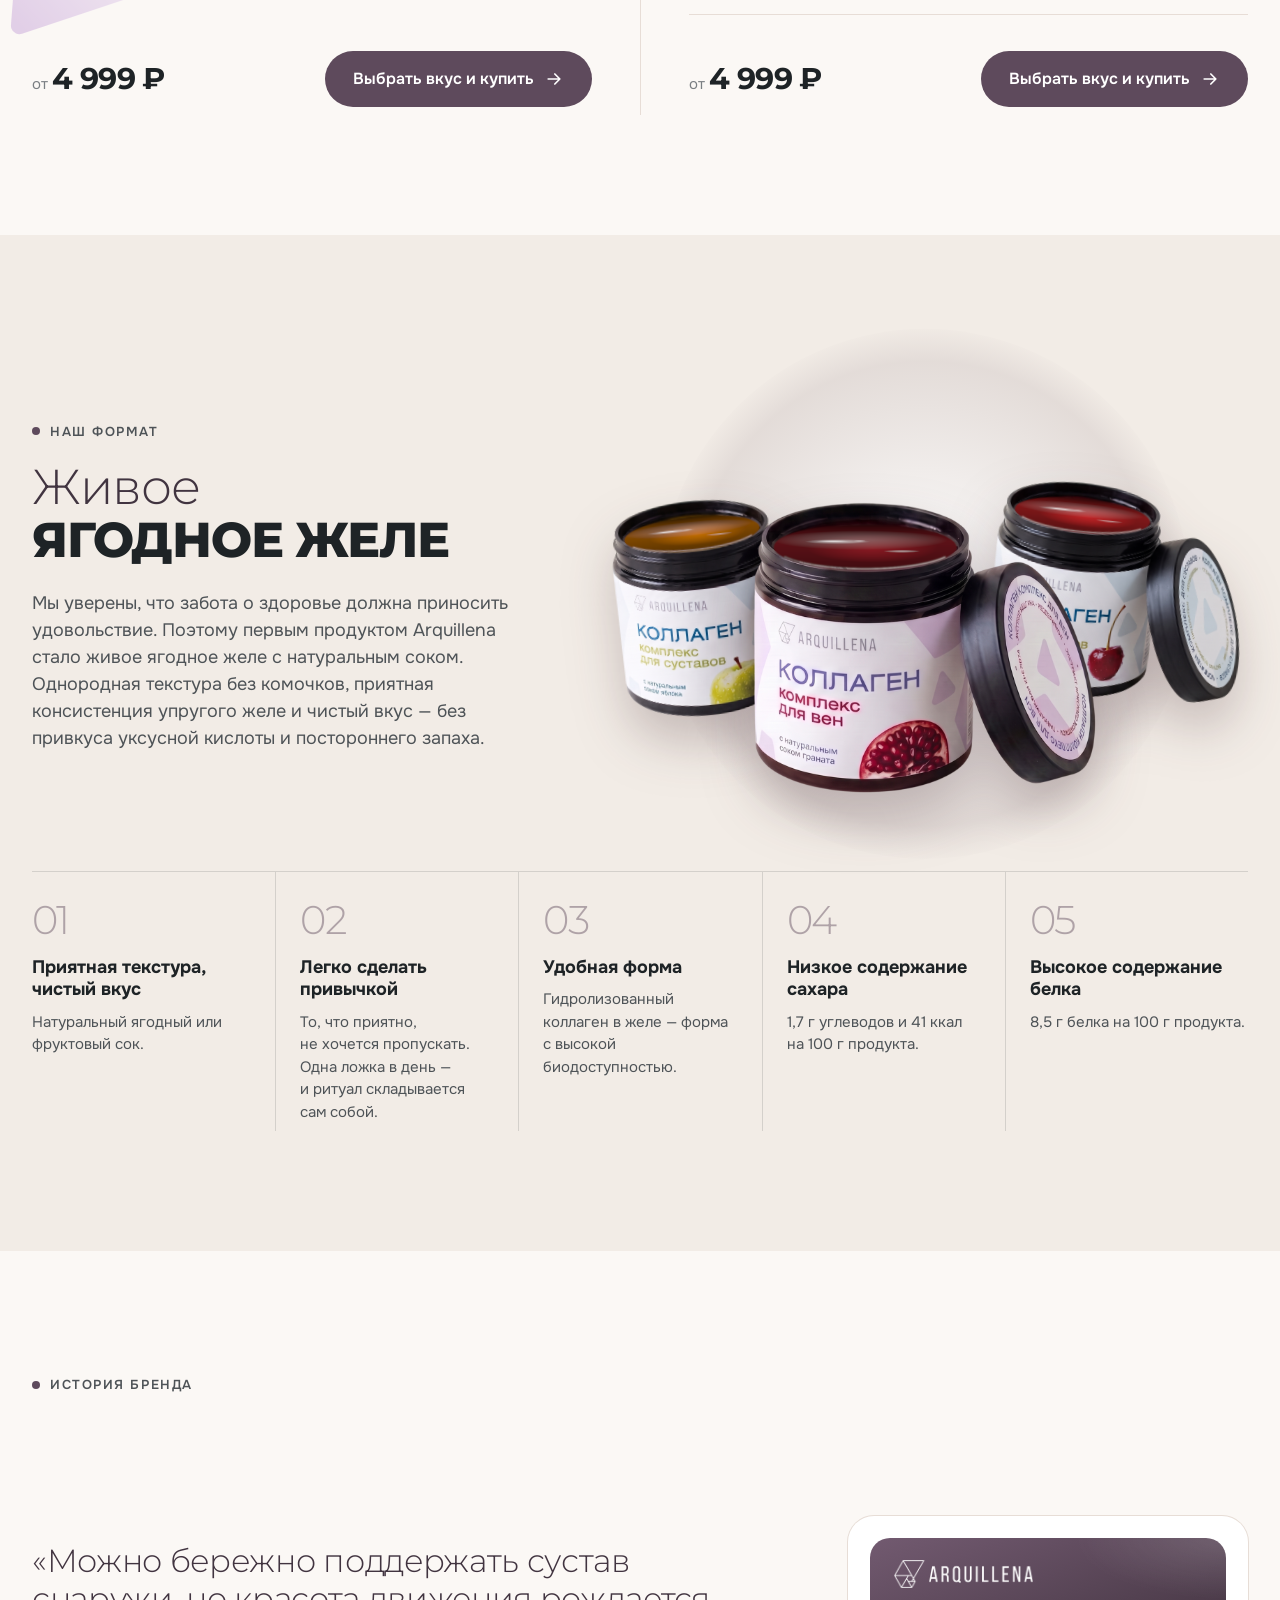
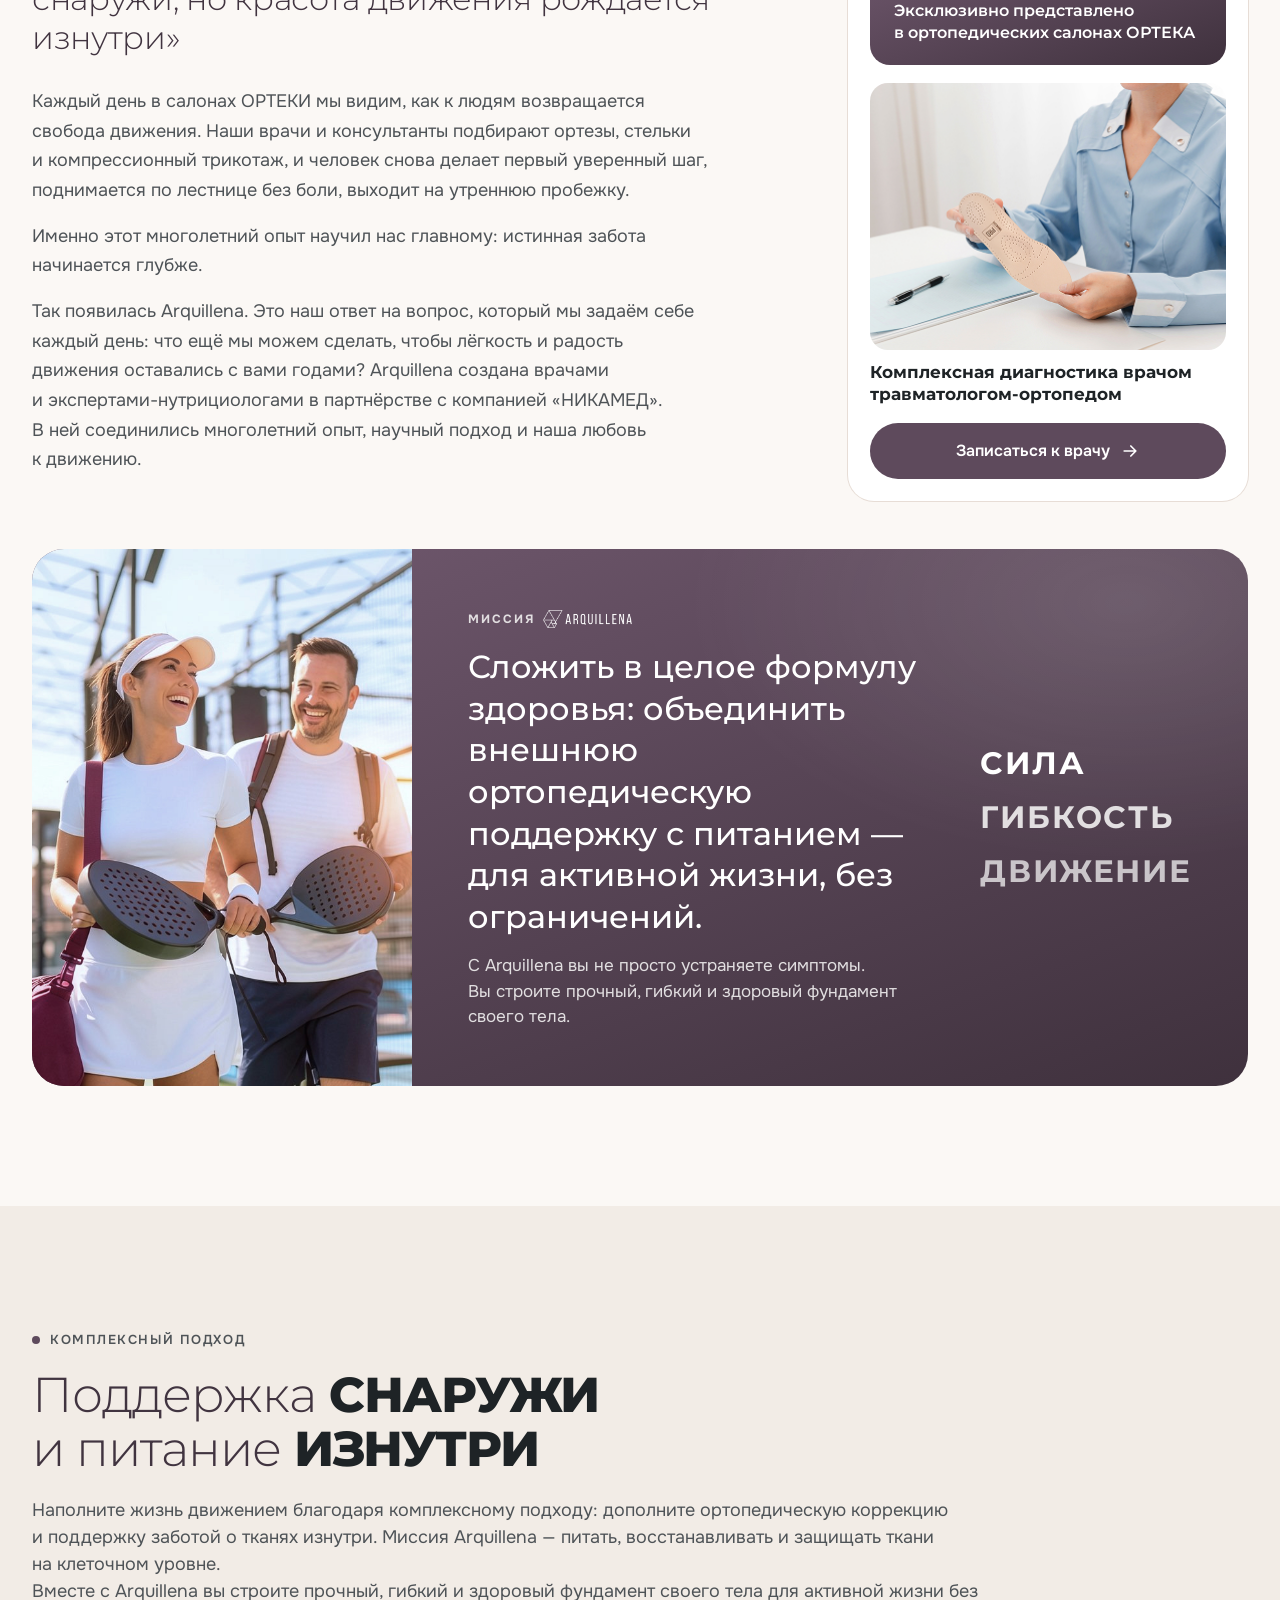
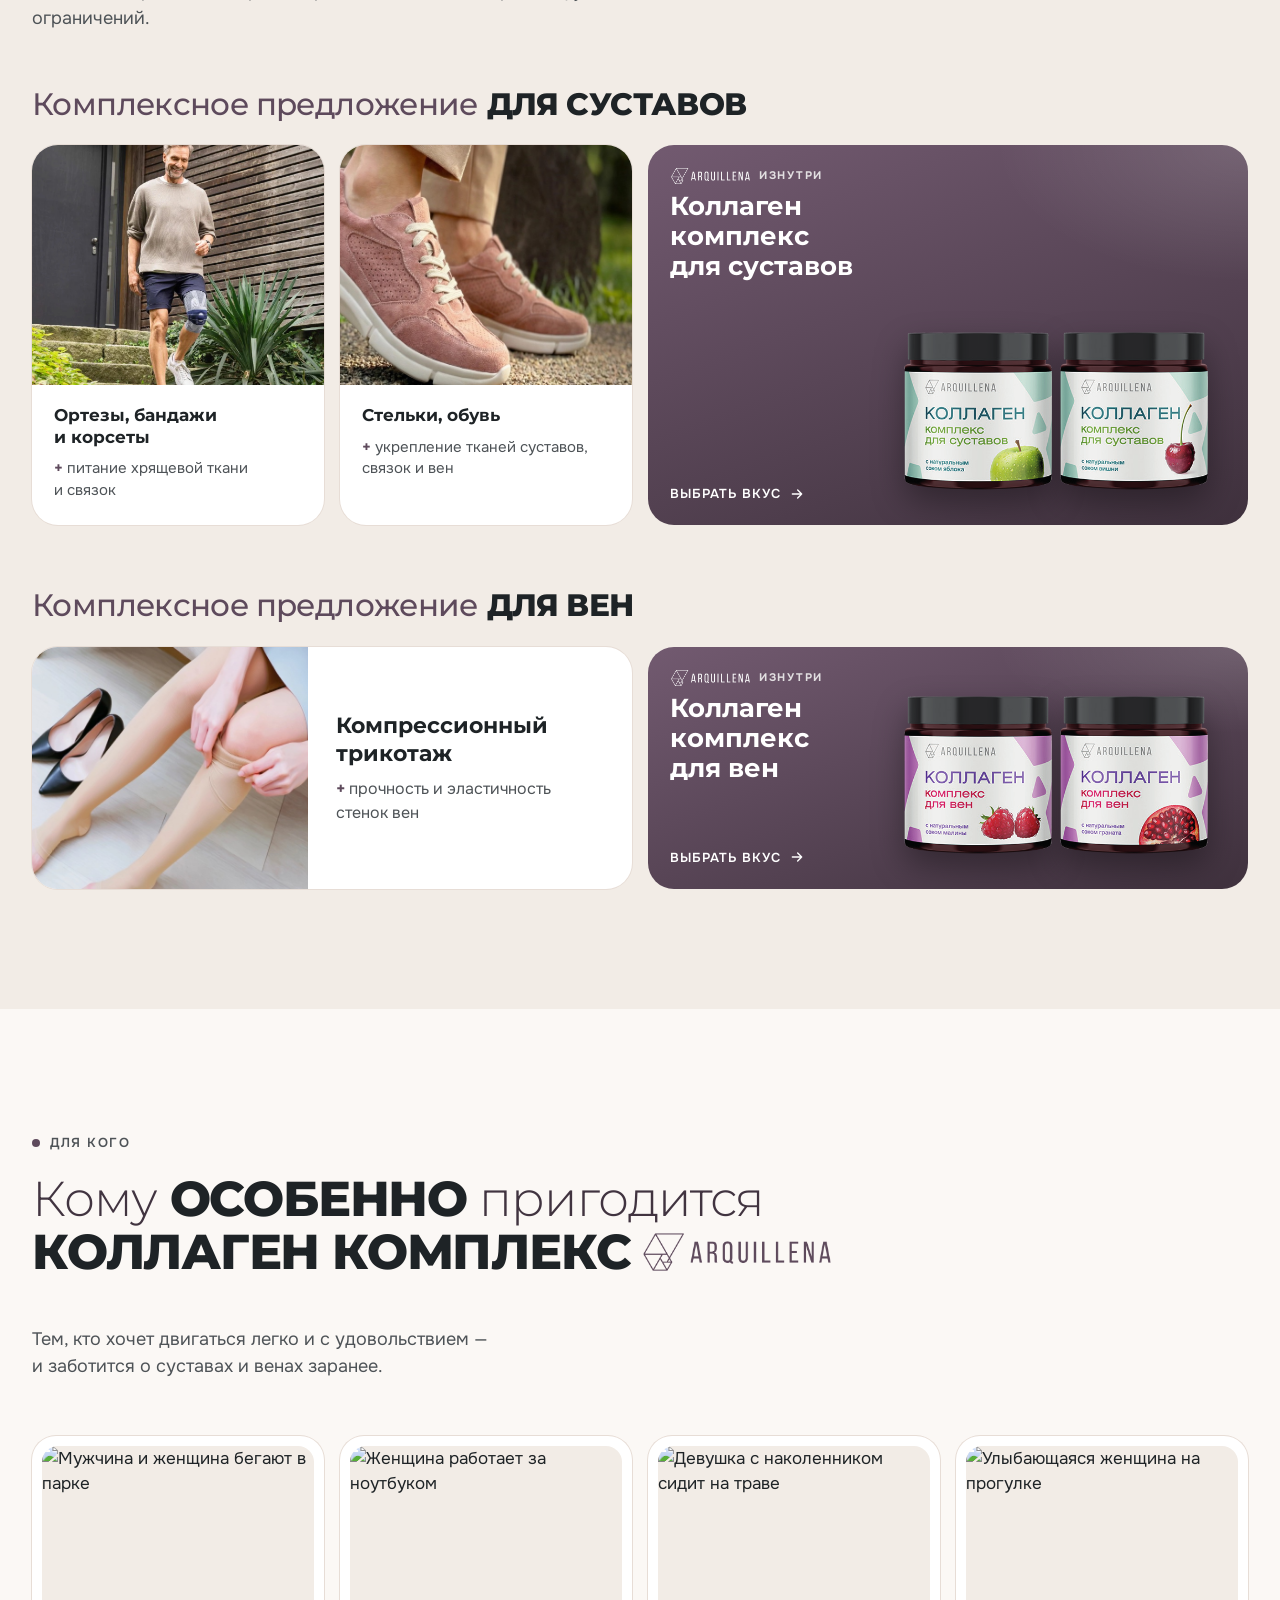
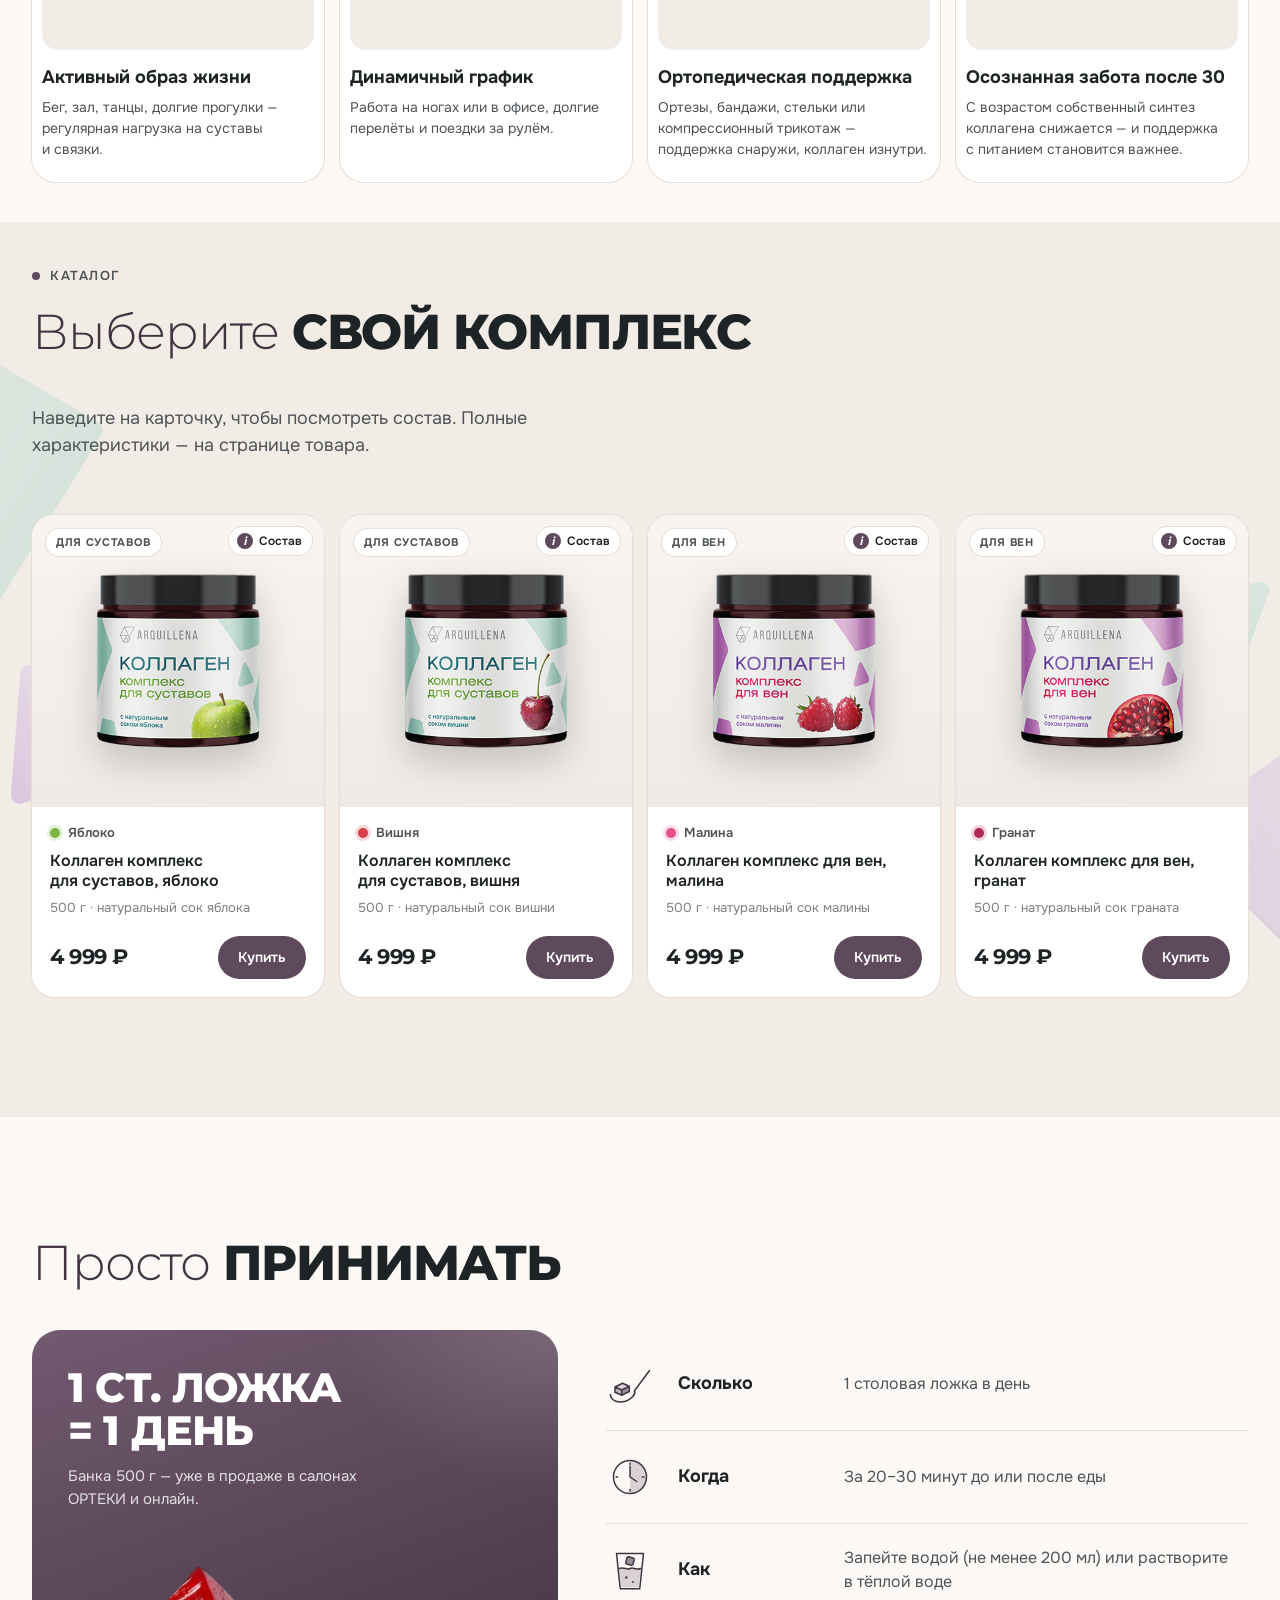
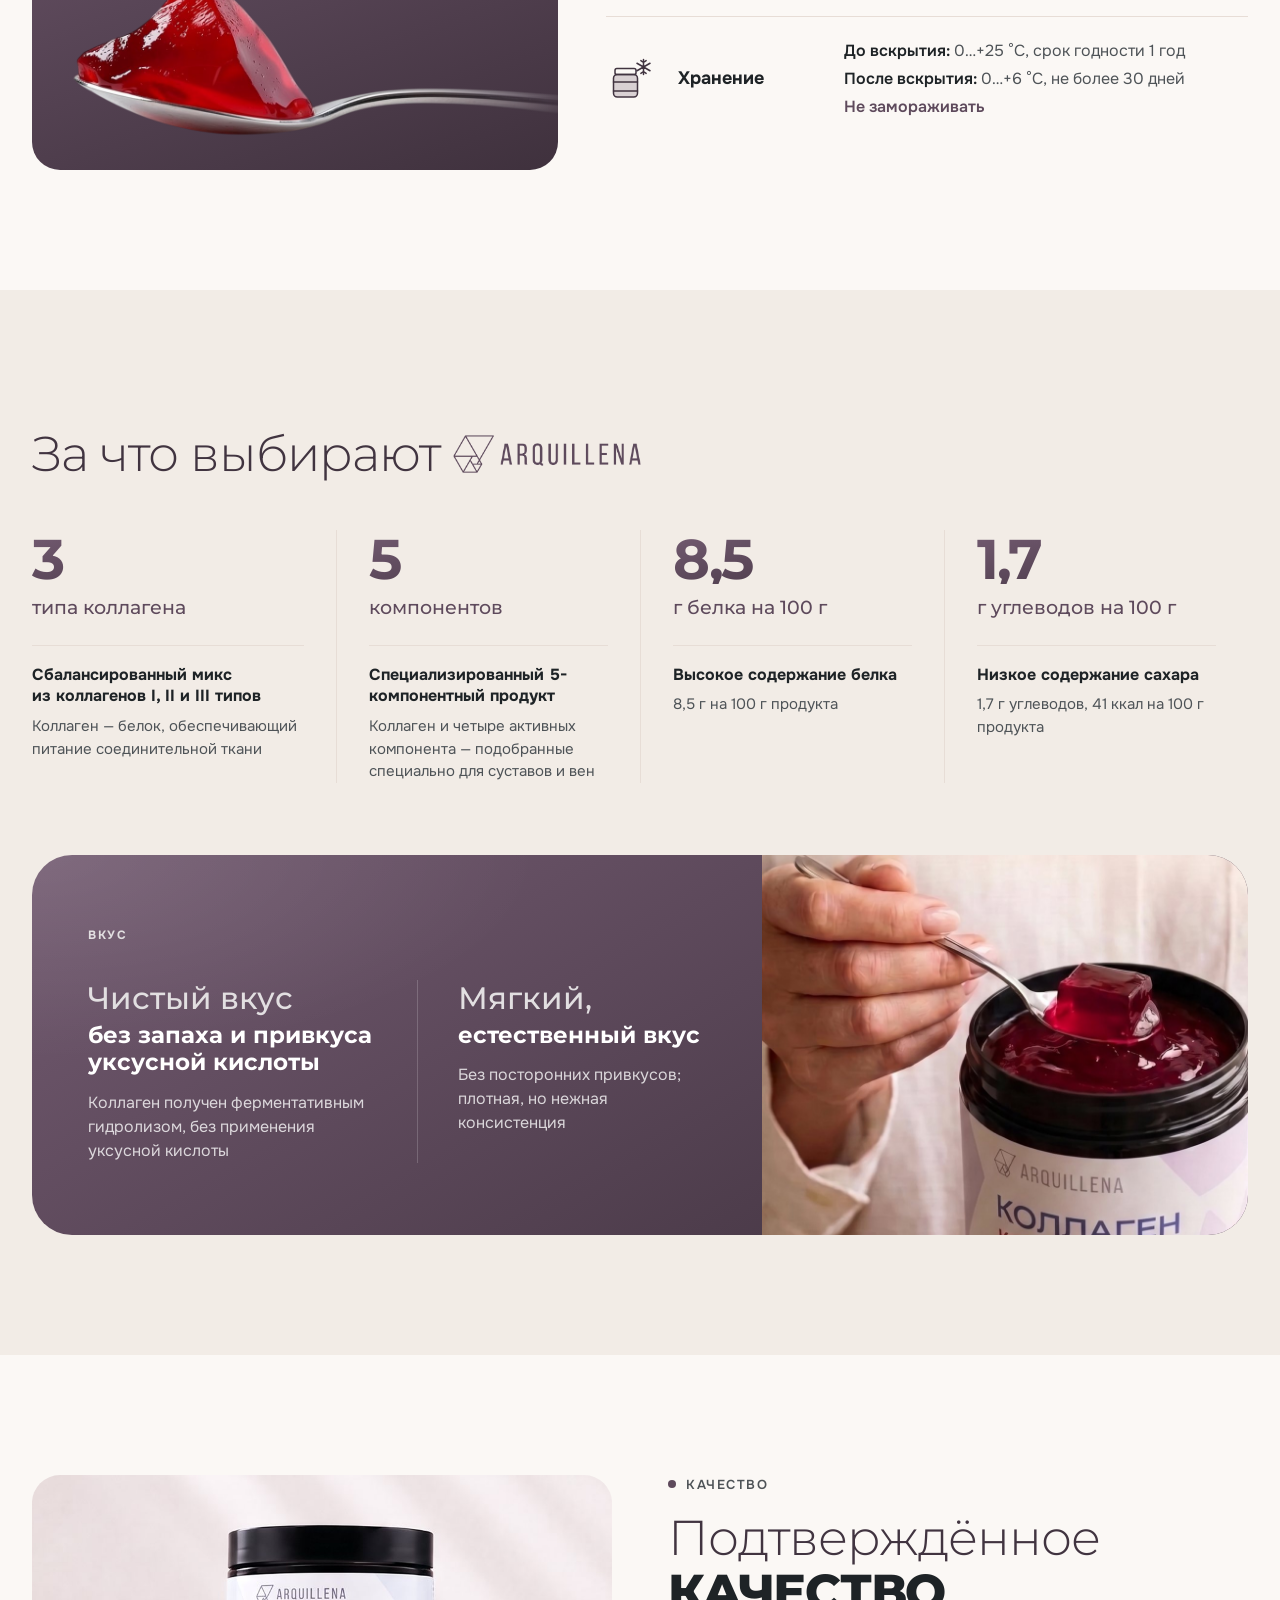
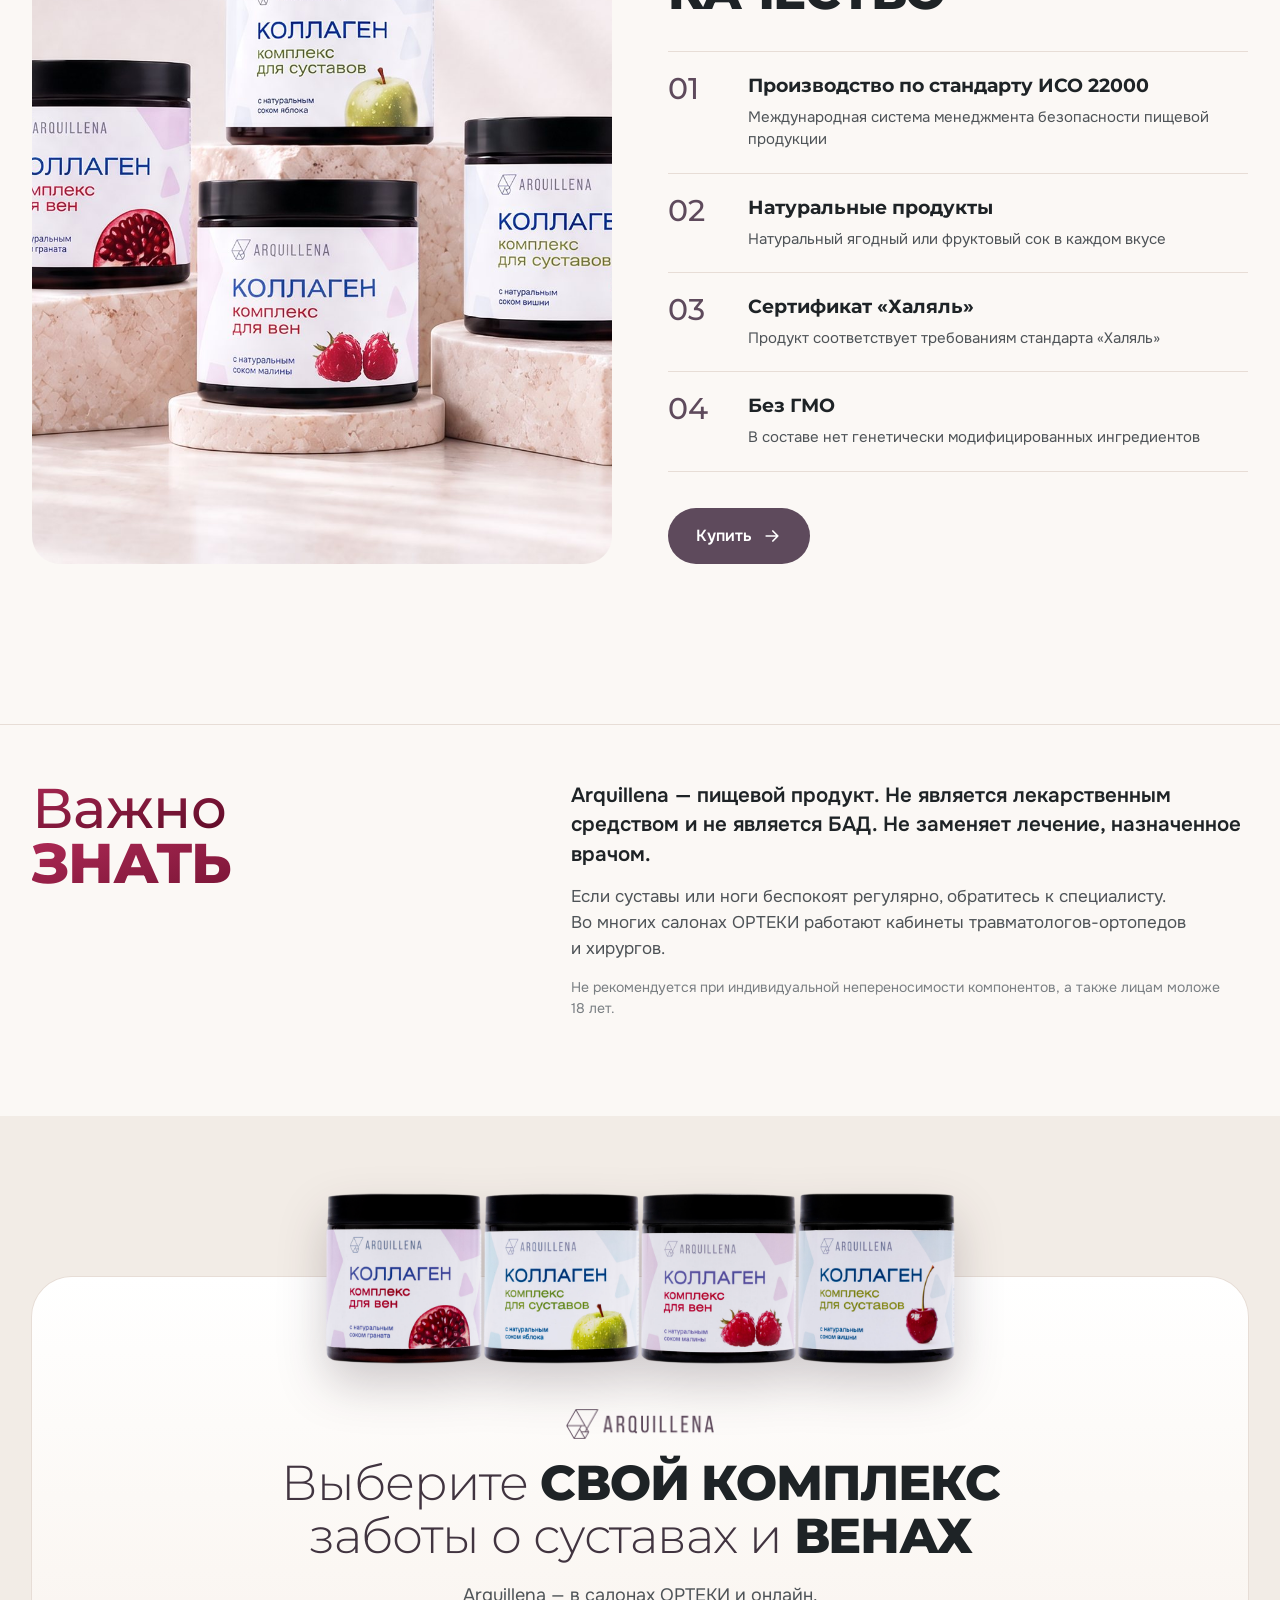
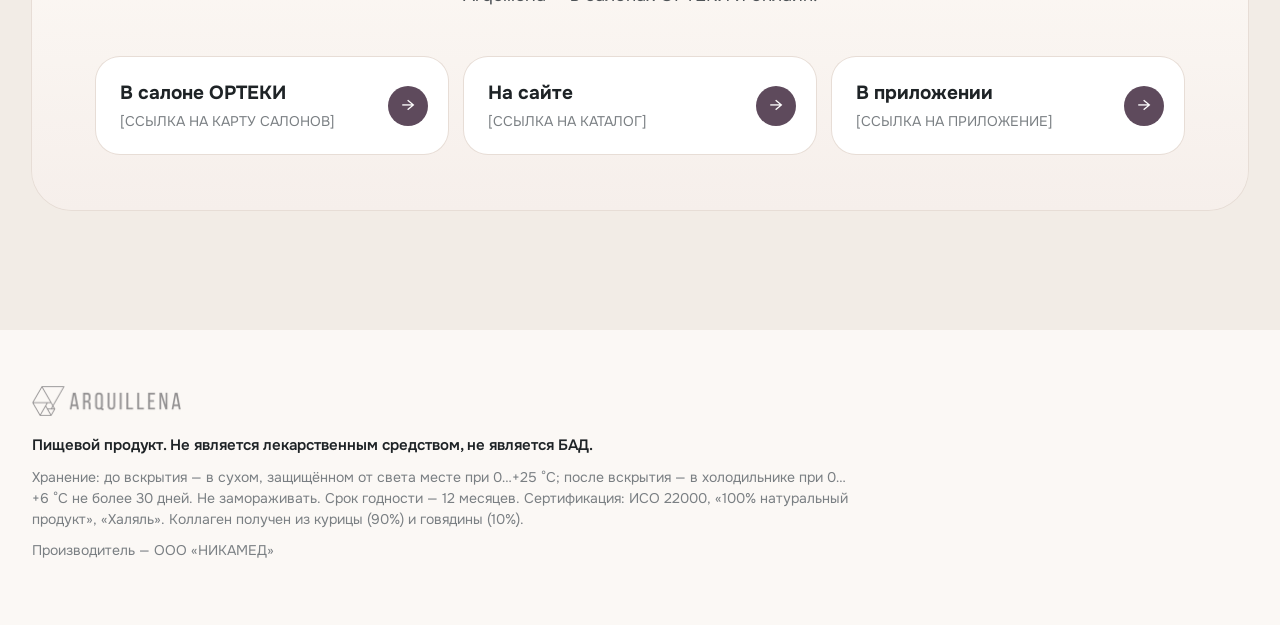
==== commit 1882d774: "Вынес фразу в заголовок." ====
--- a/index.html
+++ b/index.html
@@ -368,7 +368,7 @@
         <div class="hc__badge"><span class="brand-logo" role="img" aria-label="Arquillena"></span><b>Эксклюзивно представлено в&nbsp;ортопедических салонах ОРТЕКА</b></div>
         <figure class="hc__doc">
           <img src="img/doctor-insole.jpg" alt="Врач ОРТЕКИ подбирает ортопедическую стельку" width="1200" height="900" loading="lazy">
-          <figcaption><b>Врачи ОРТЕКИ</b><span>Комплексная диагностика врачом травматологом-ортопедом</span></figcaption>
+          <figcaption><b>Комплексная диагностика врачом травматологом-ортопедом</b></figcaption>
         </figure>
         <a class="btn btn--brand hc__btn" href="#">Записаться к&nbsp;врачу<svg viewBox="0 0 24 24" aria-hidden="true"><path d="M5 12h14M13 6l6 6-6 6"/></svg></a>
       </aside>
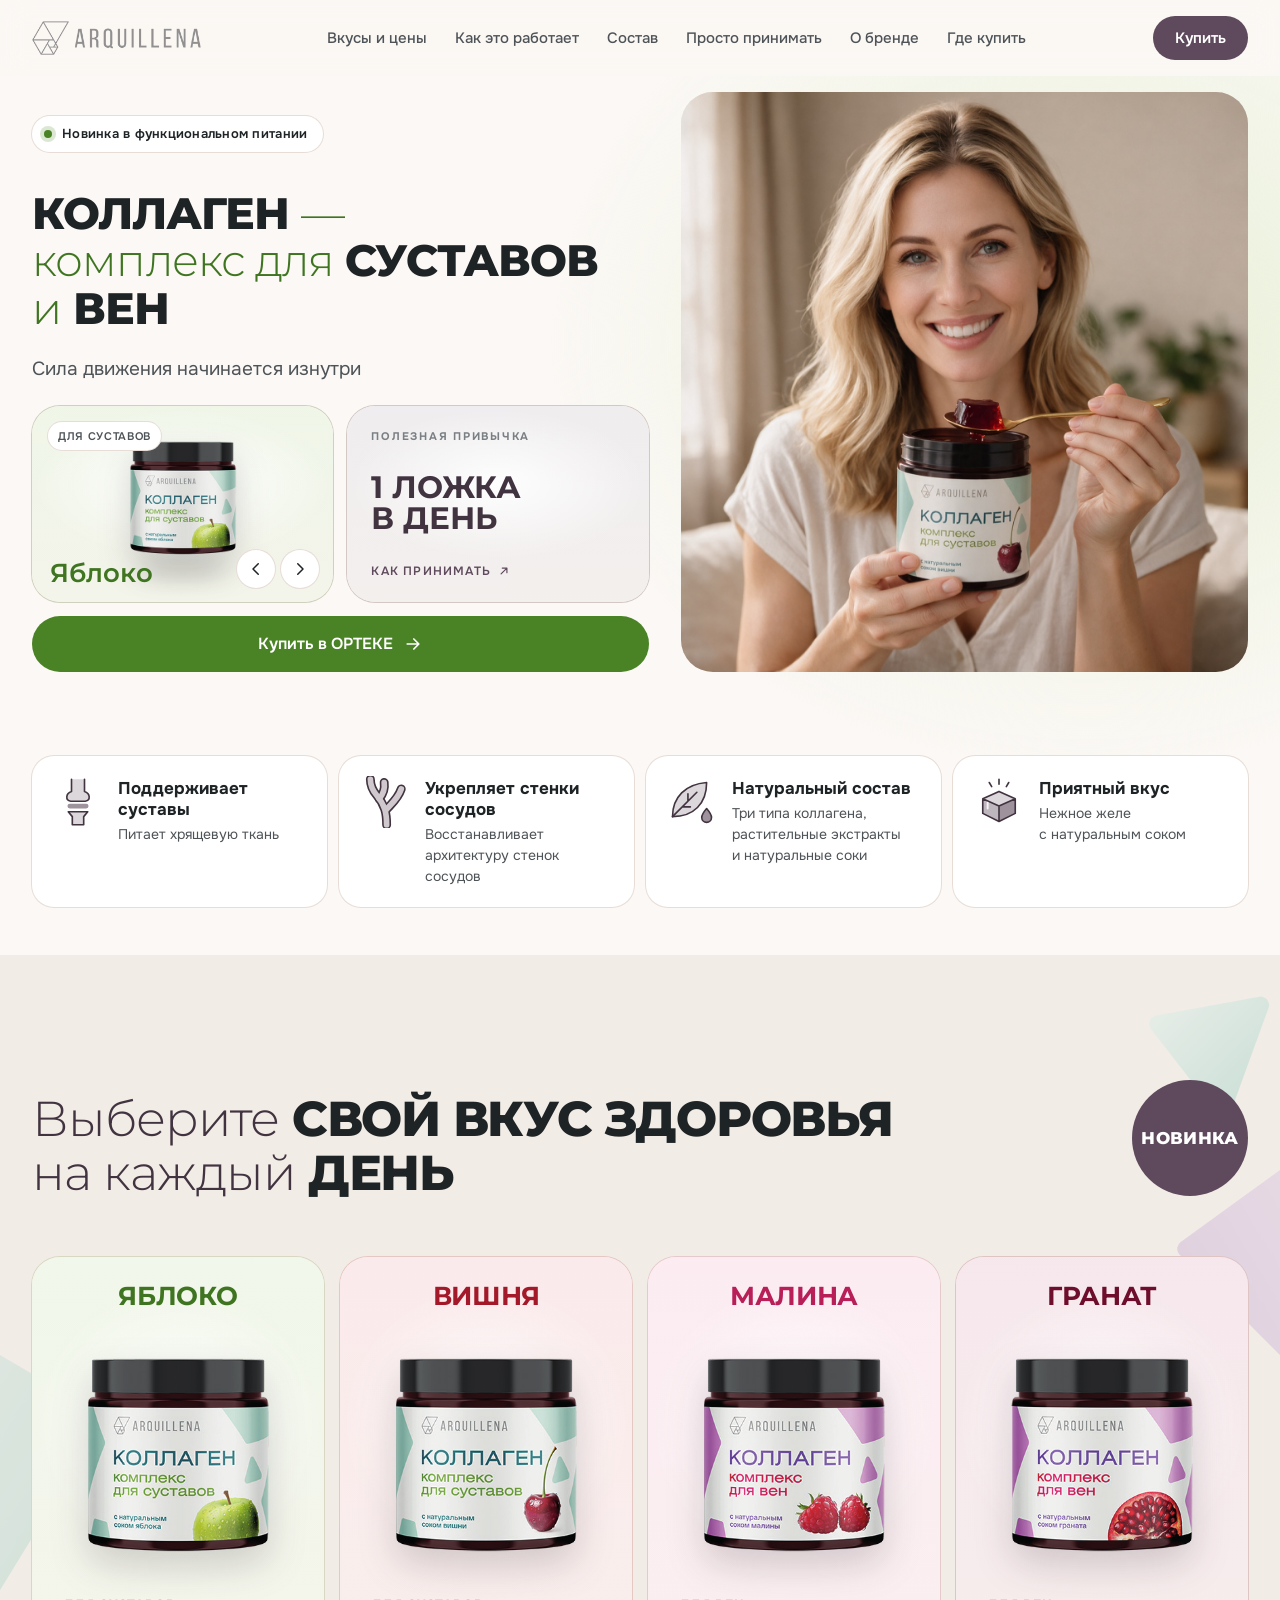
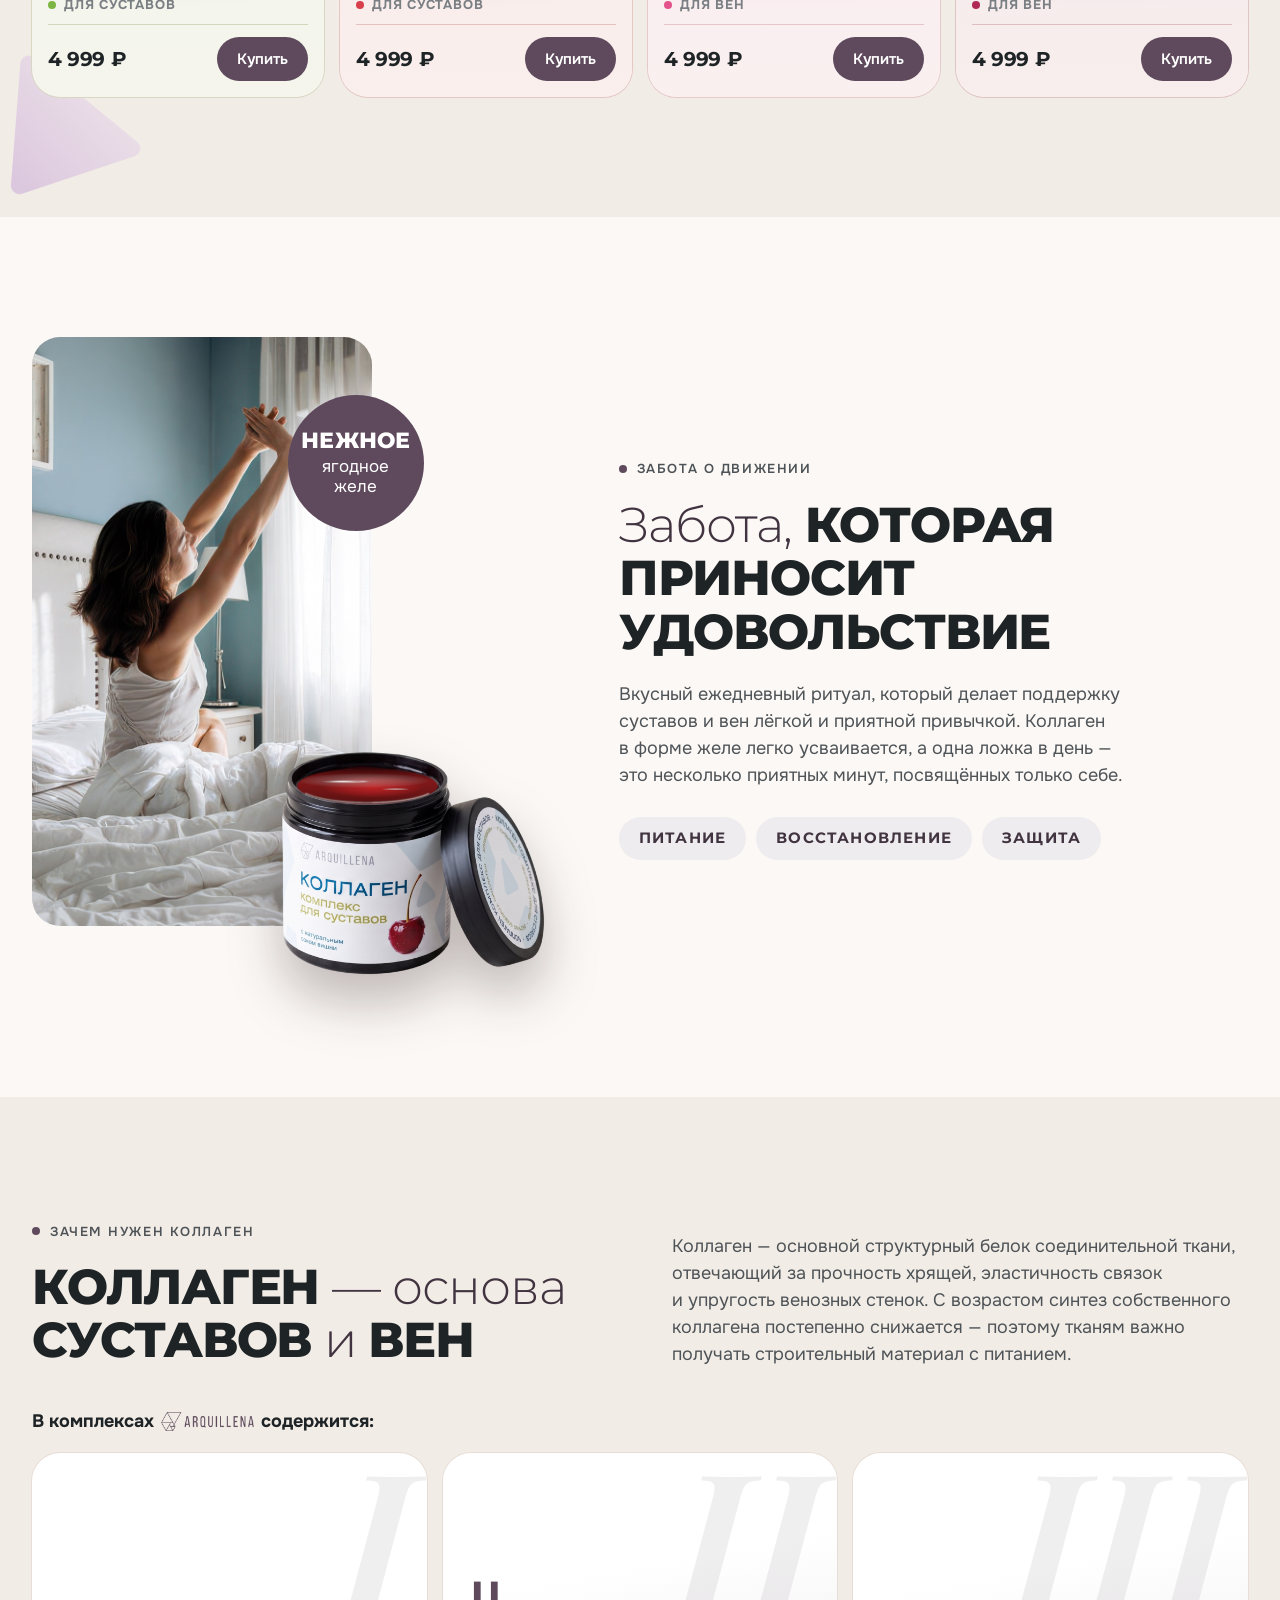
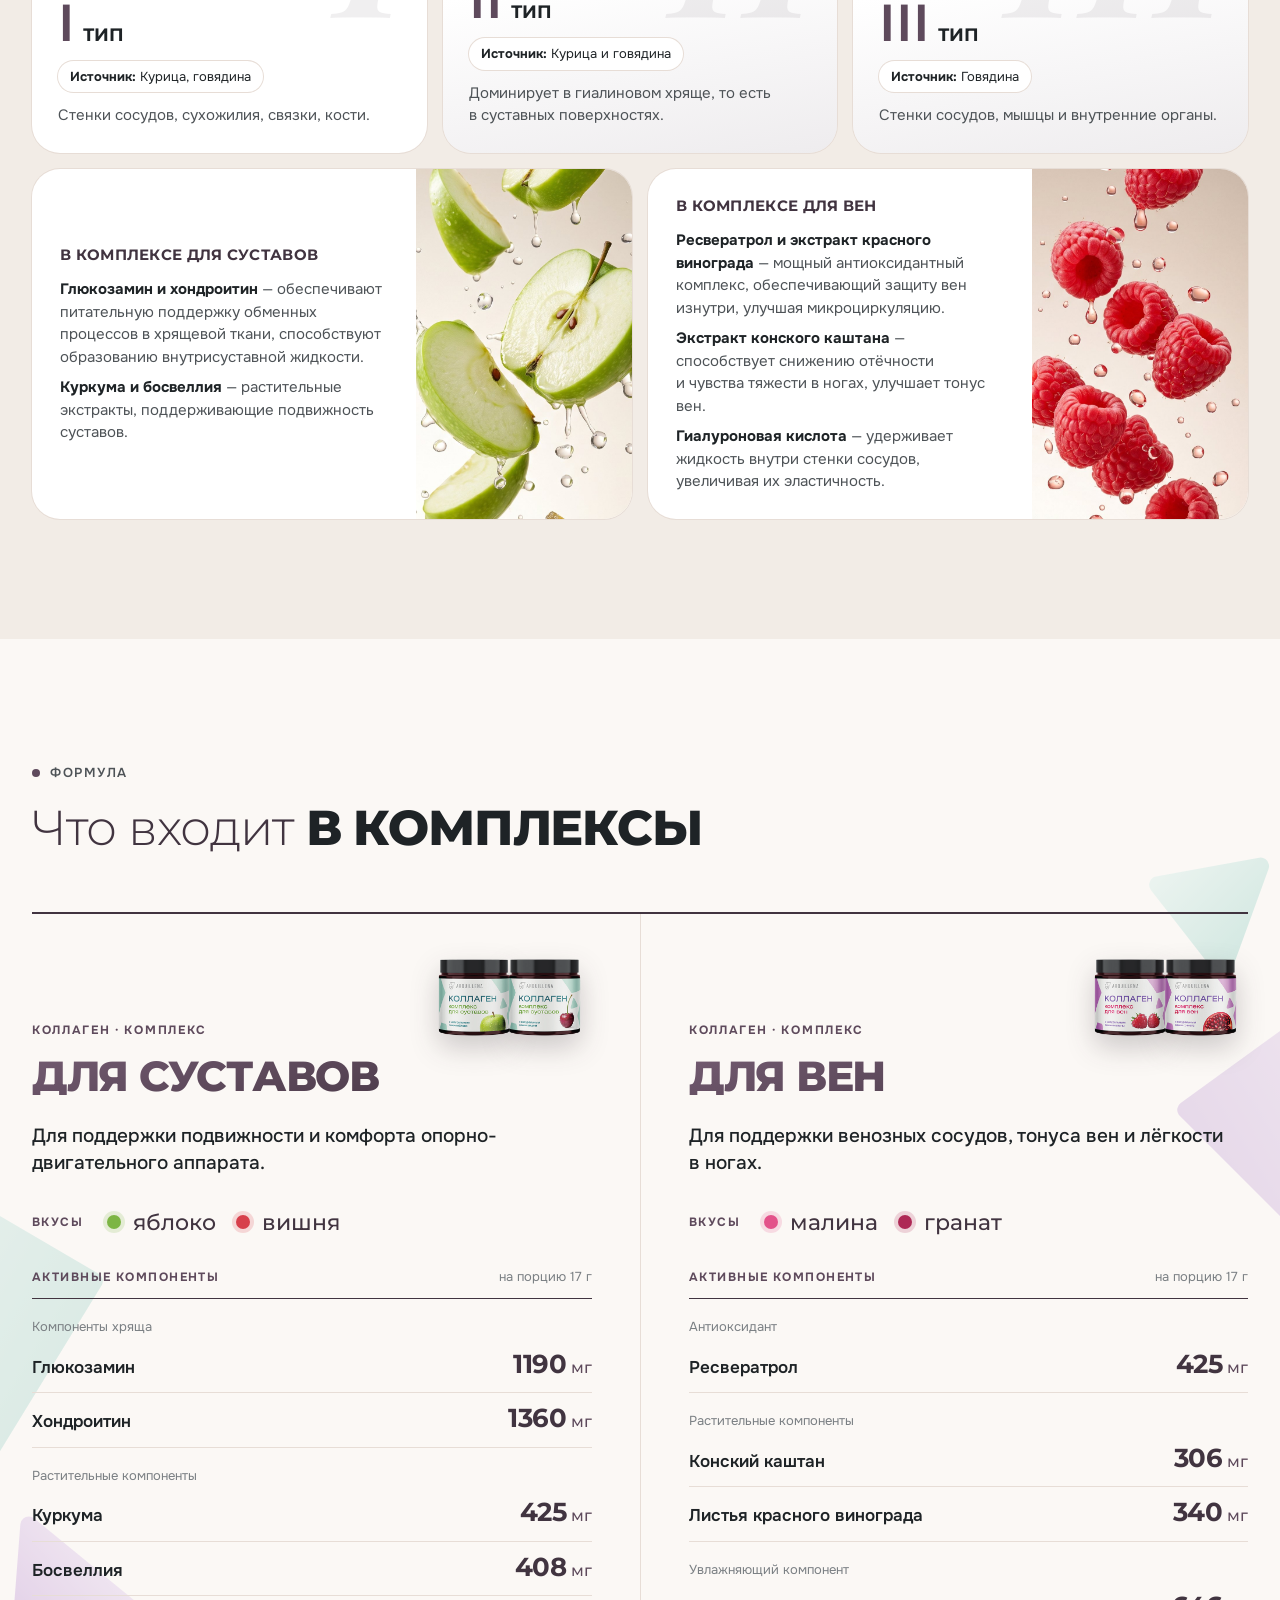
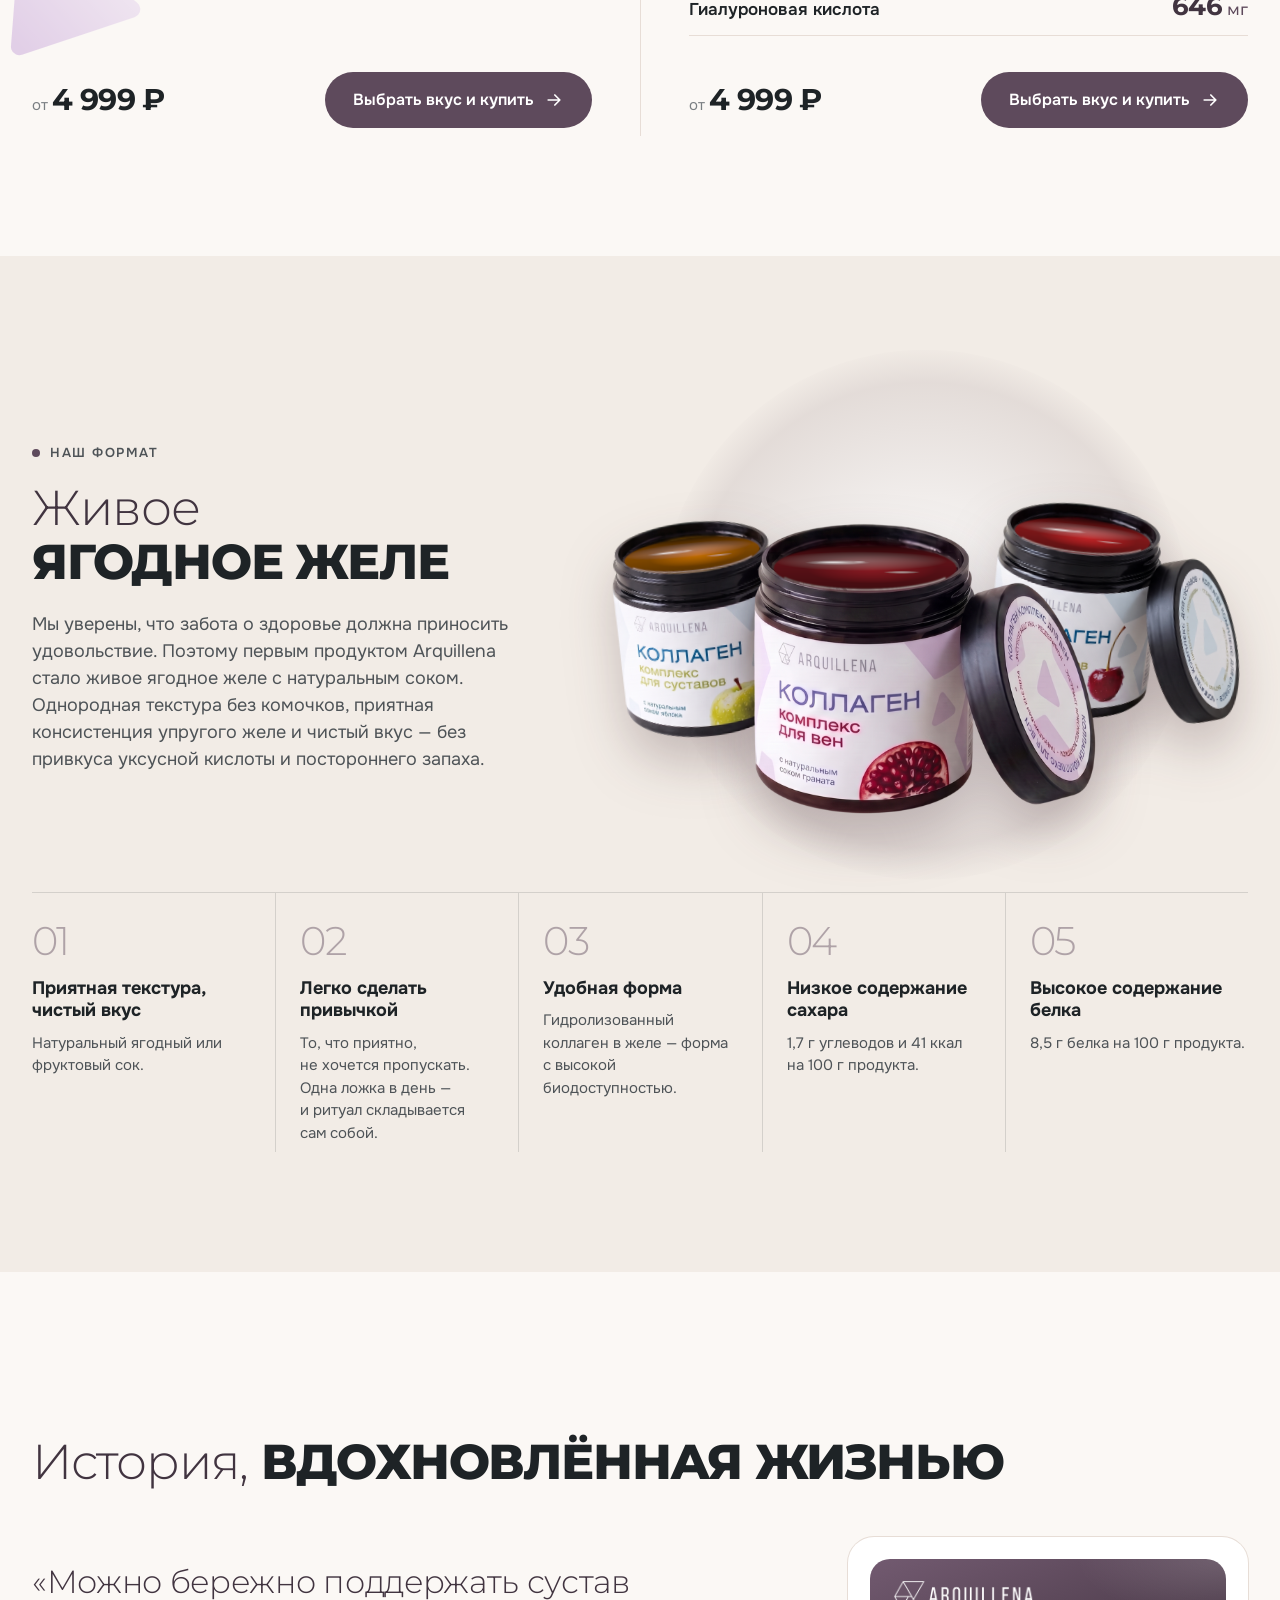
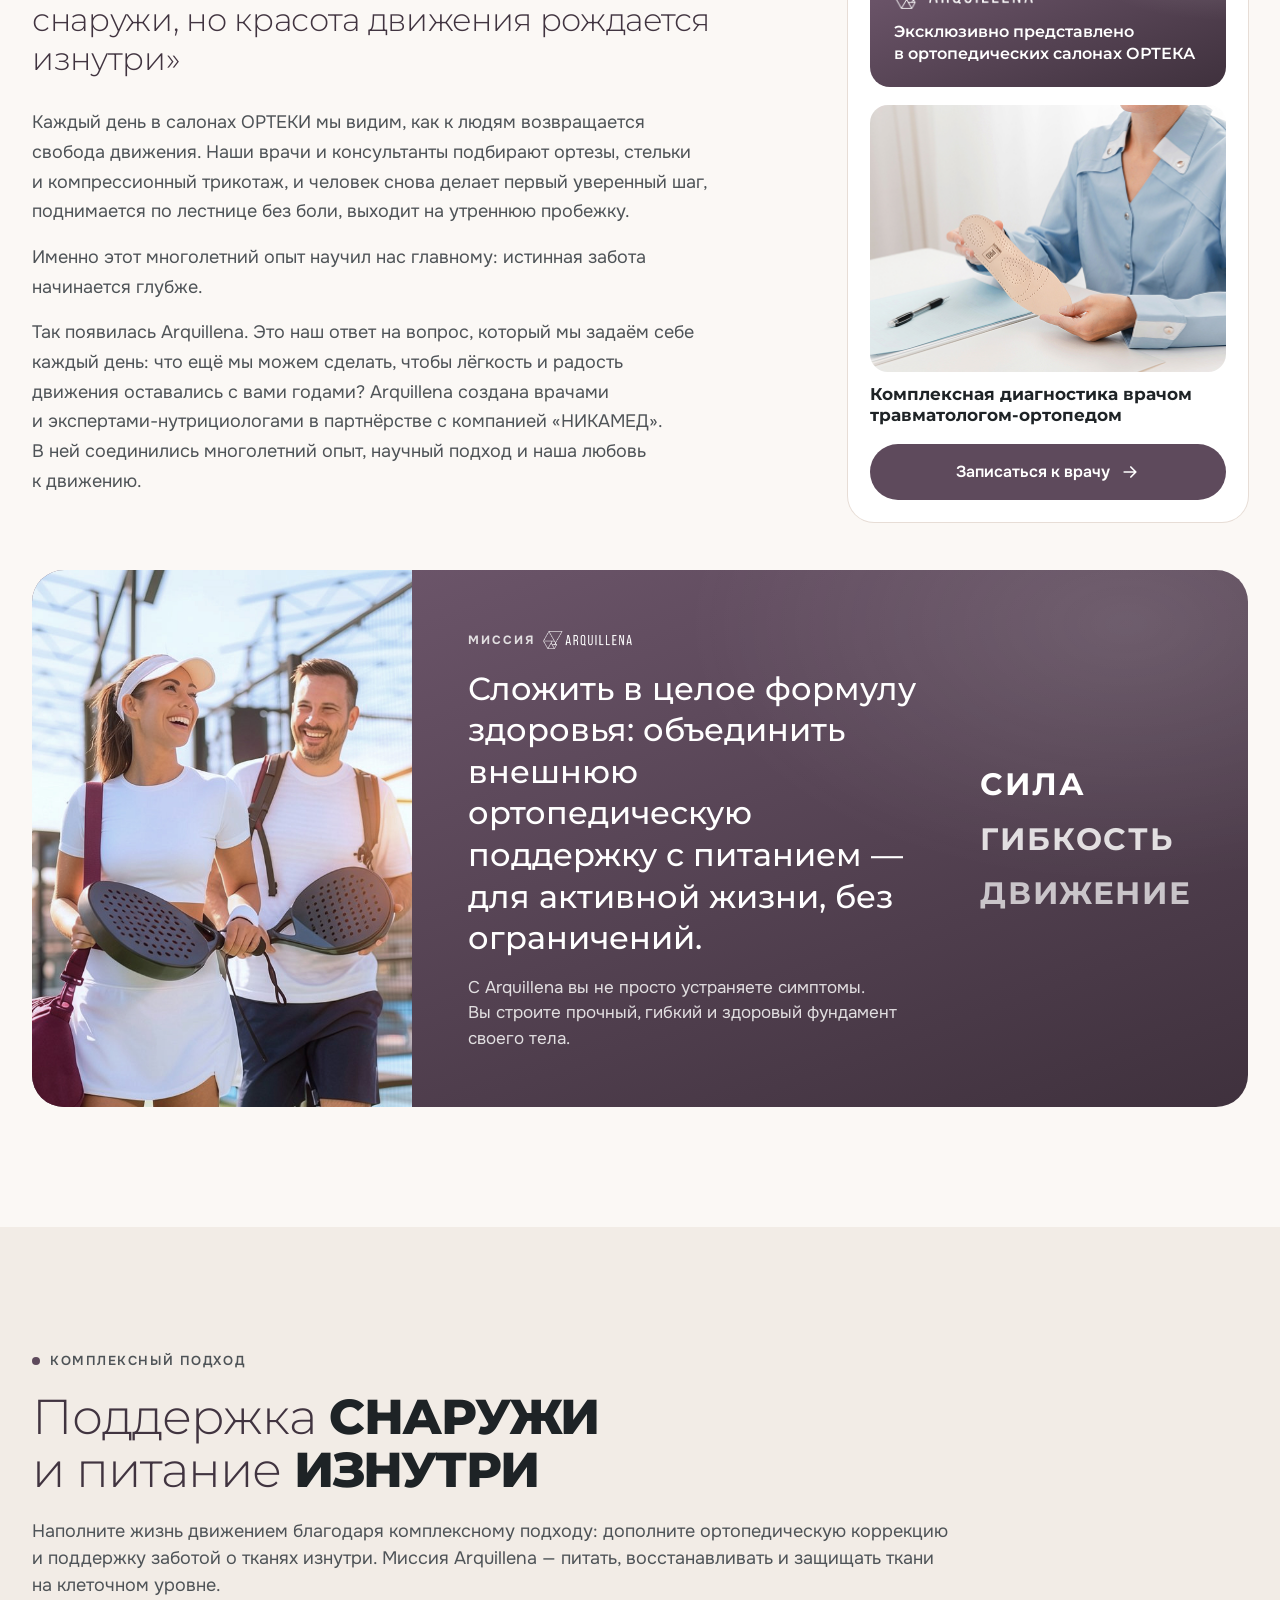
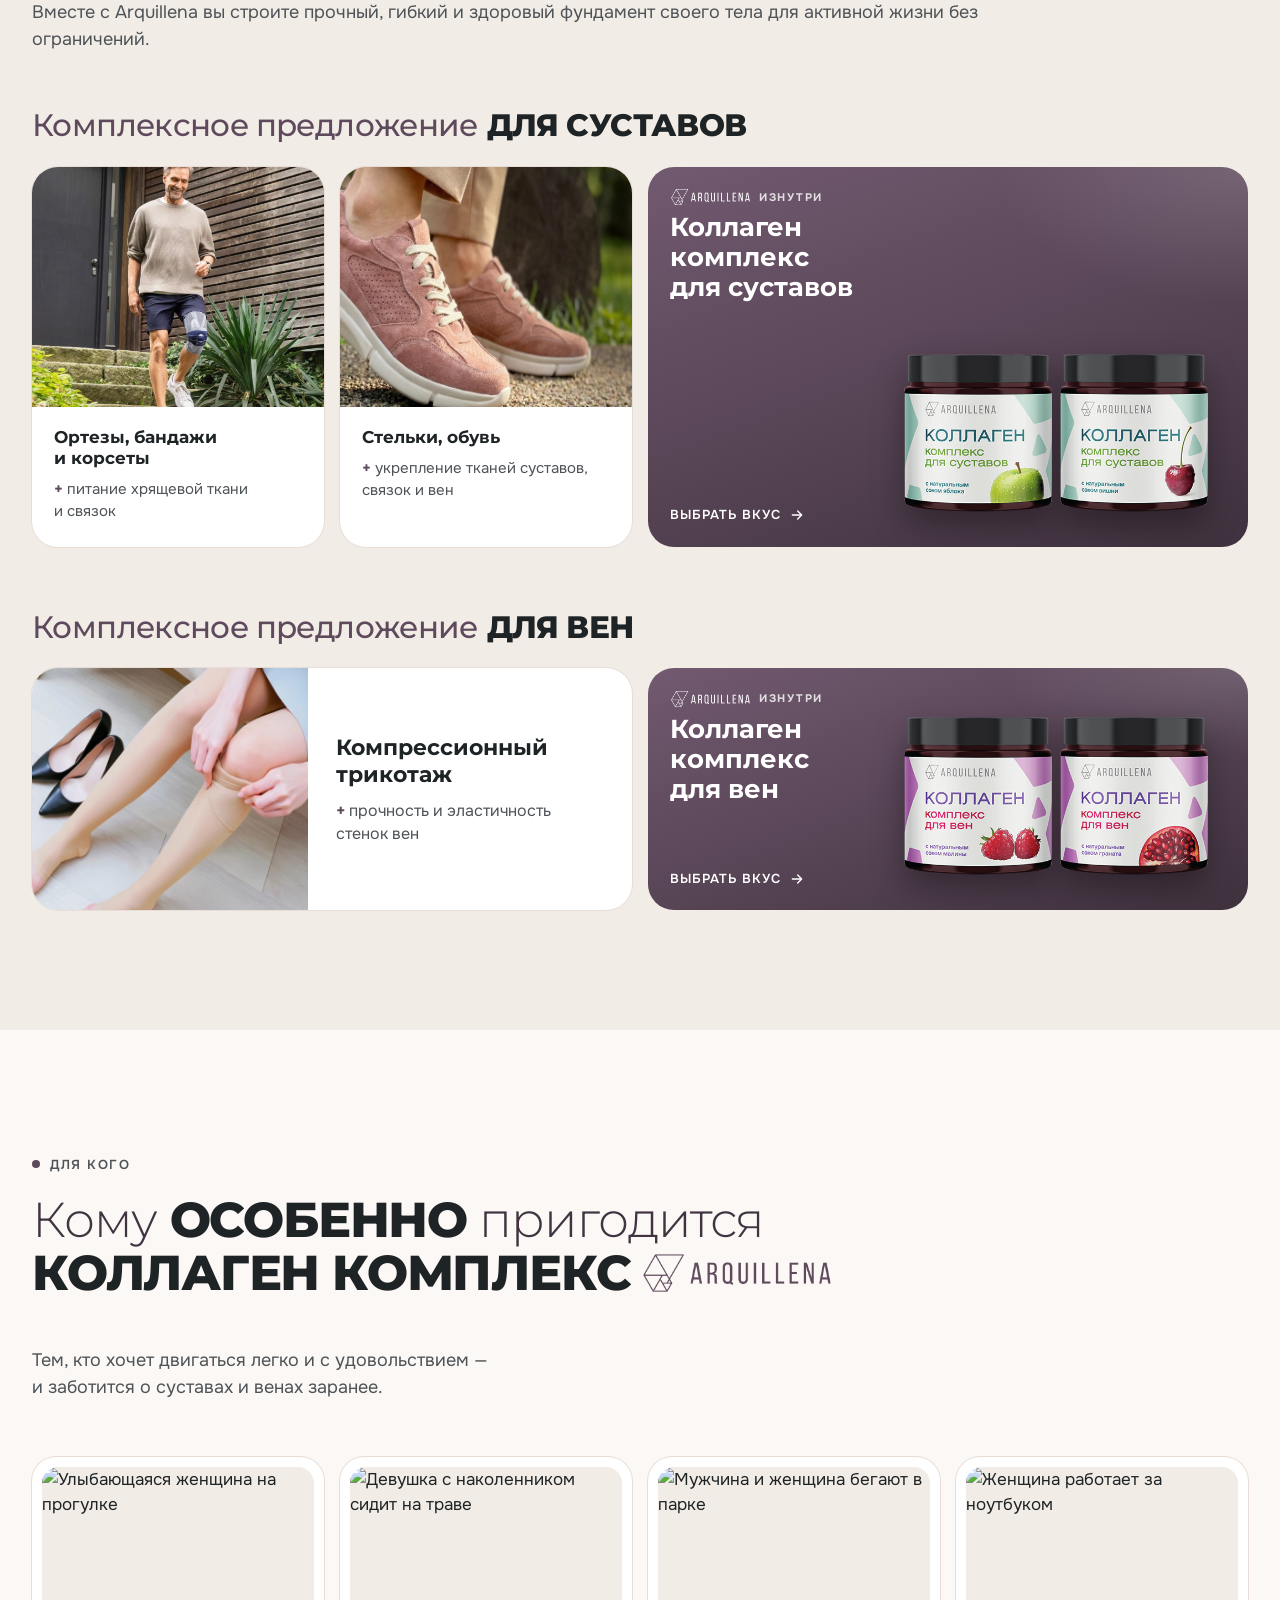
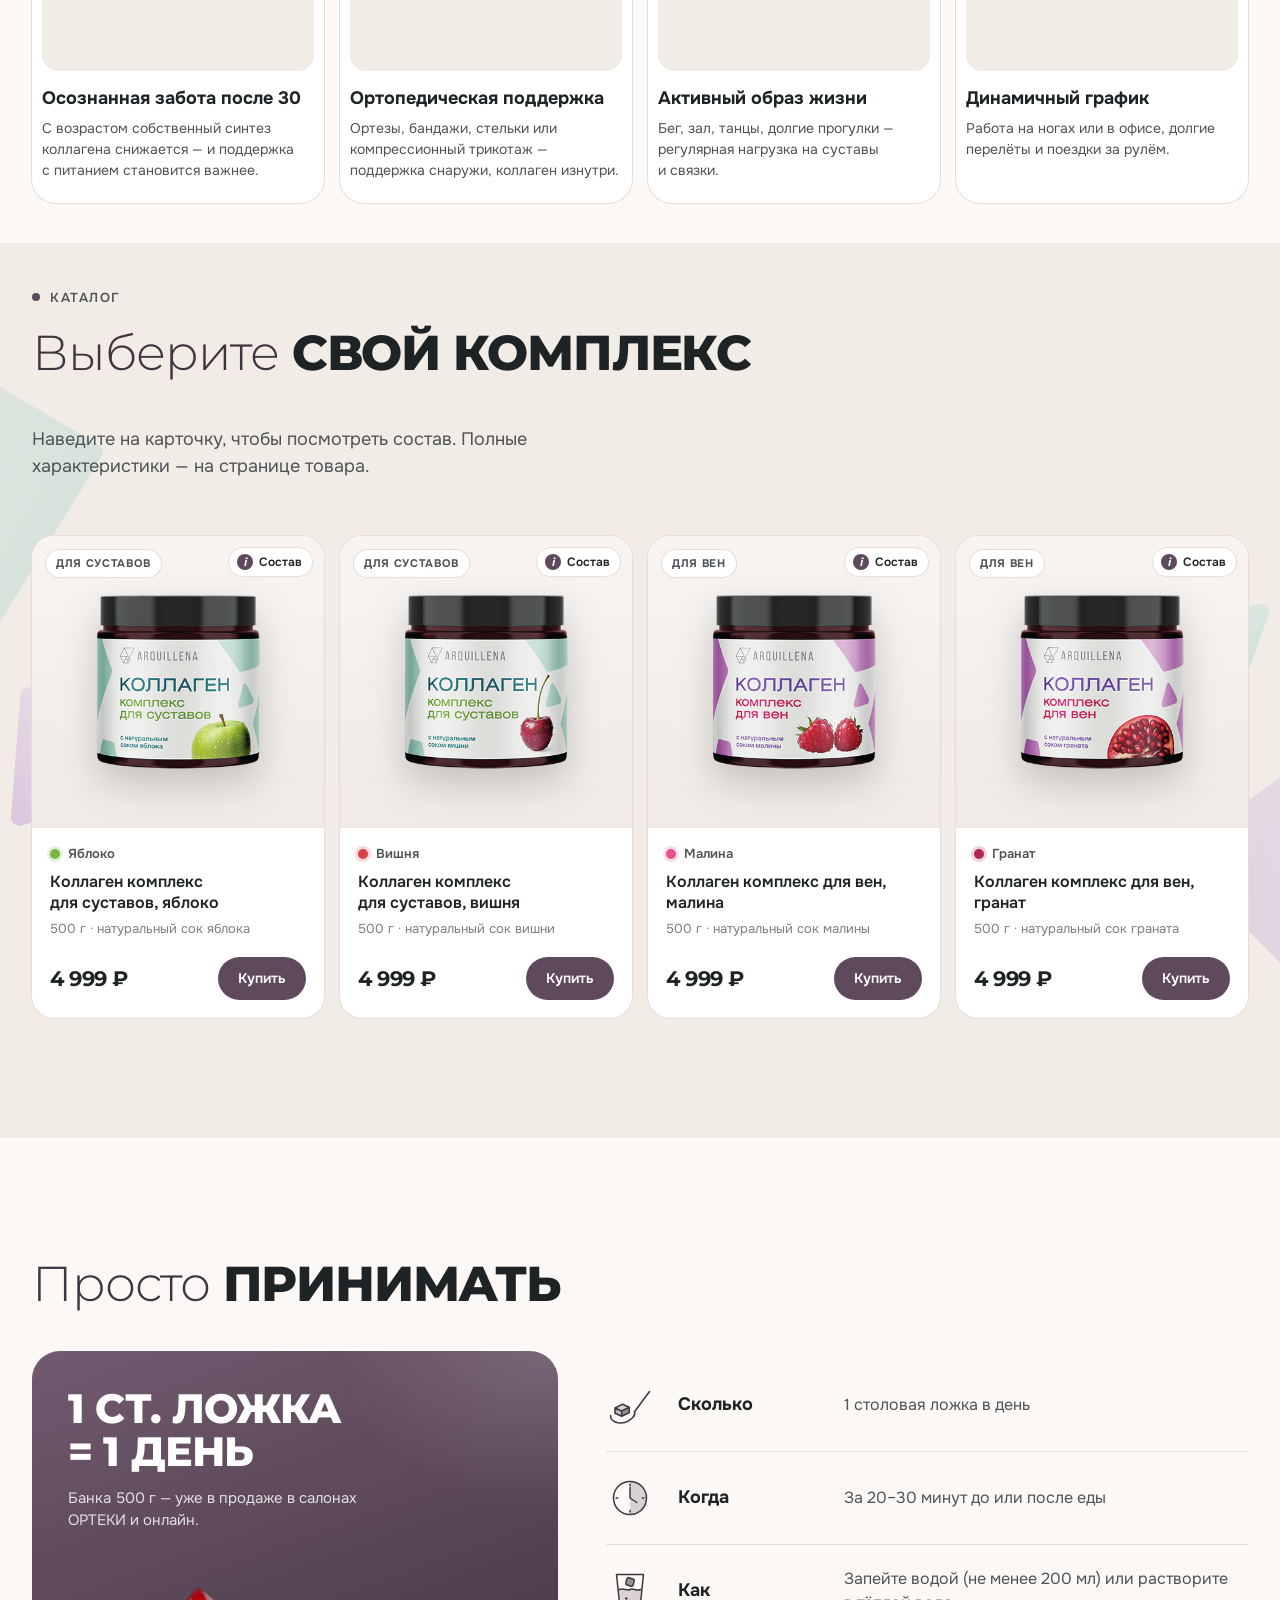
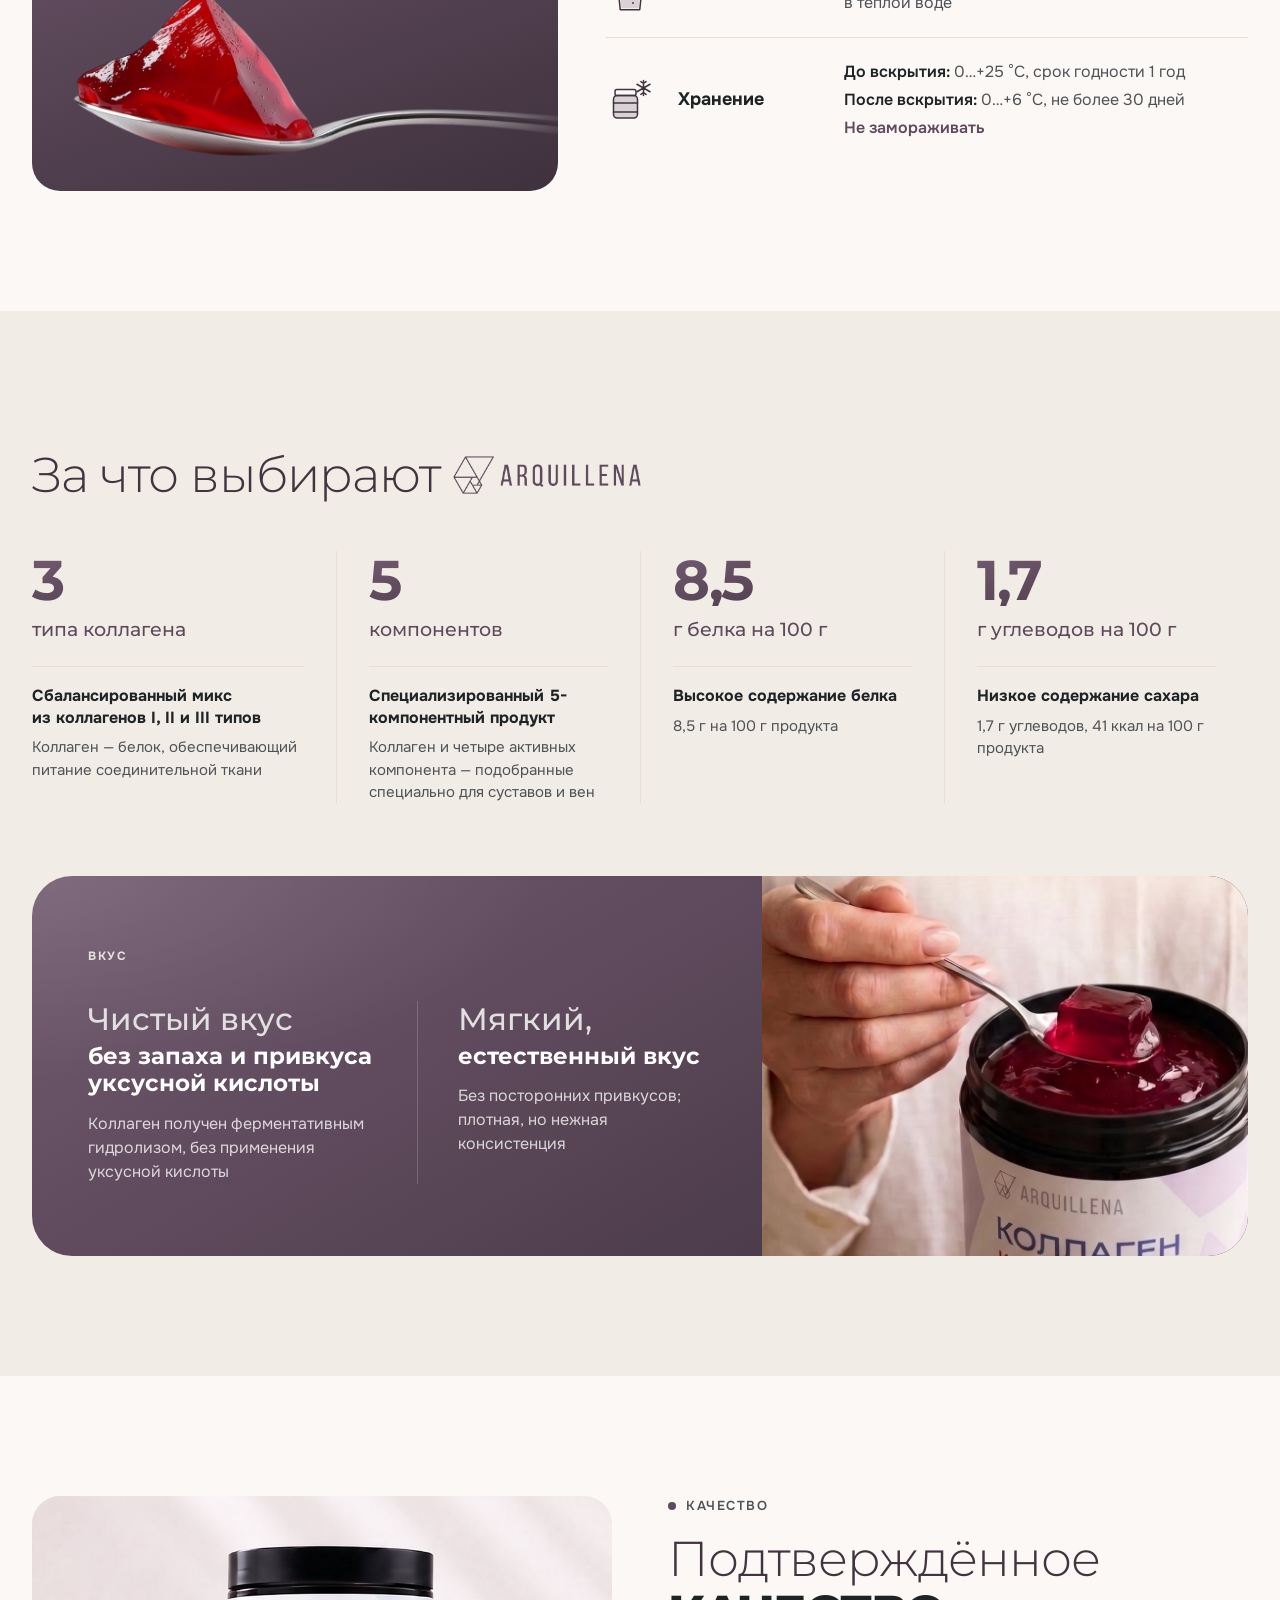
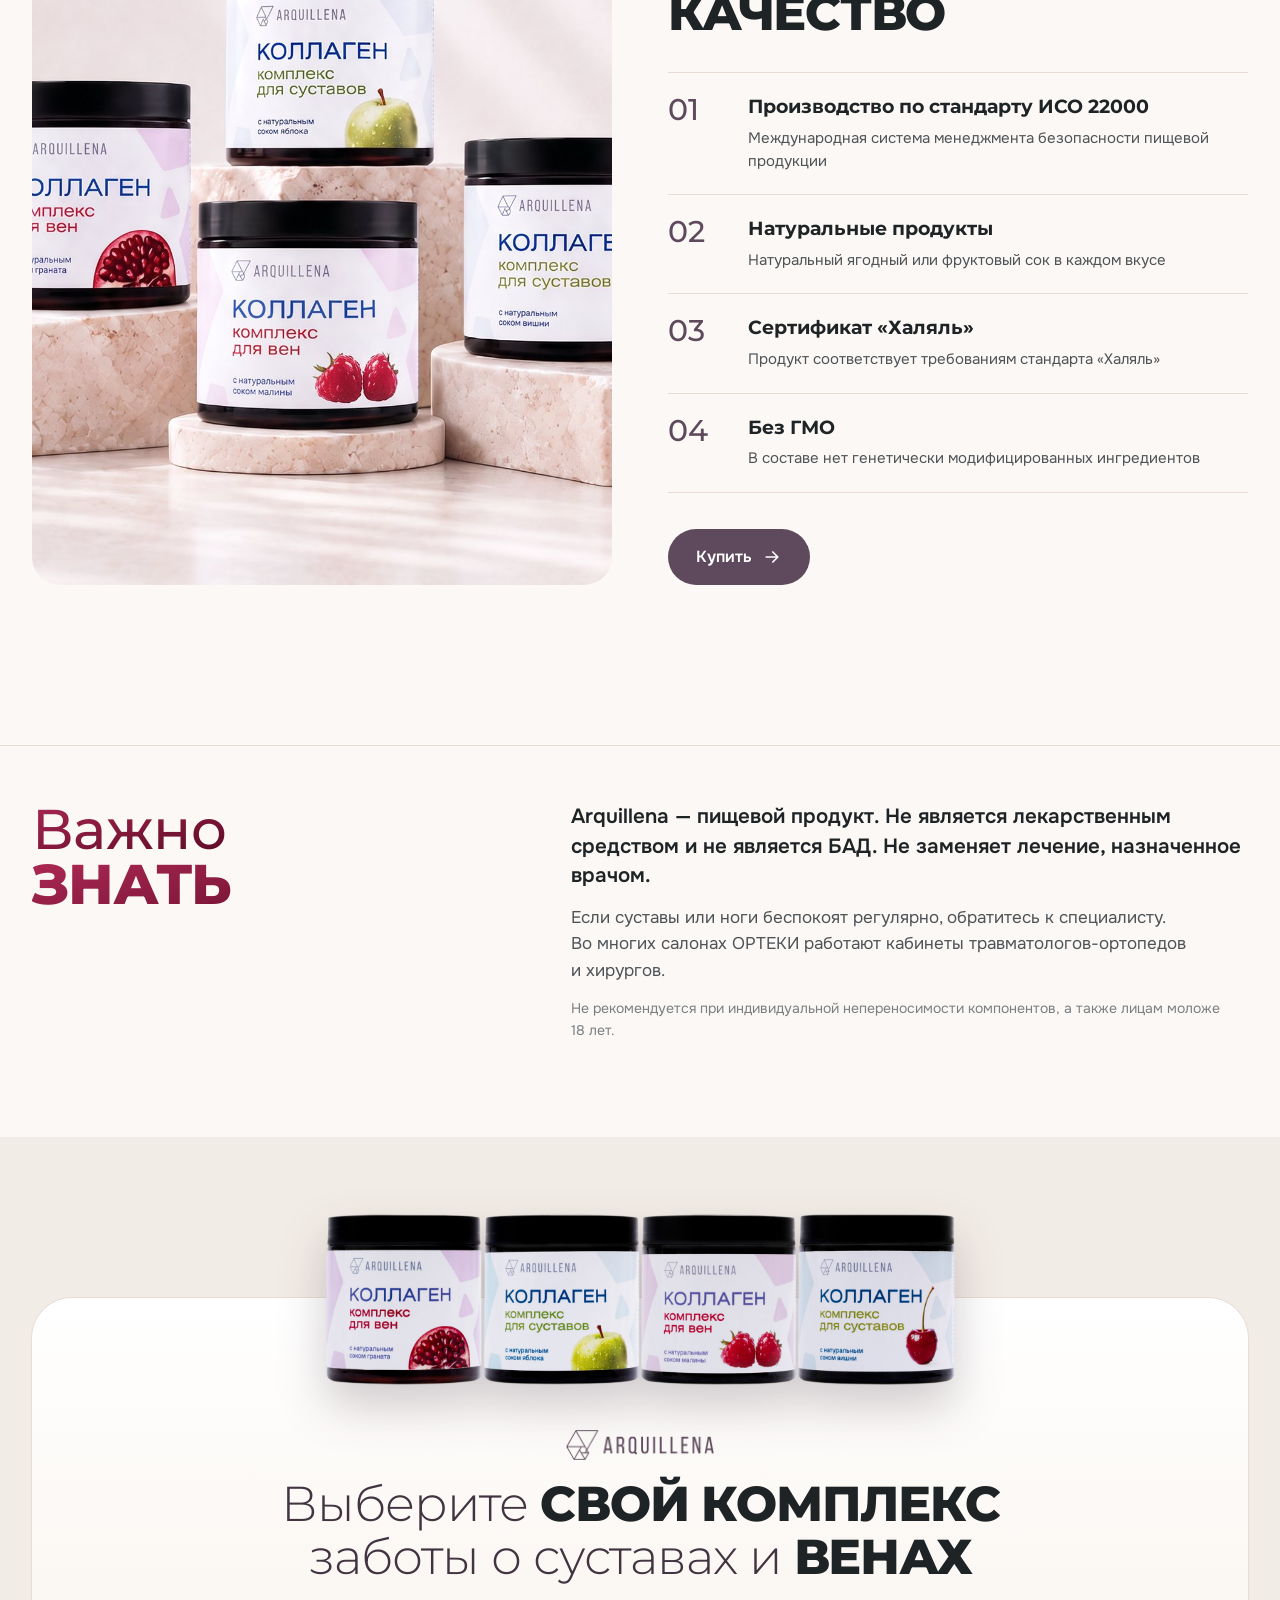
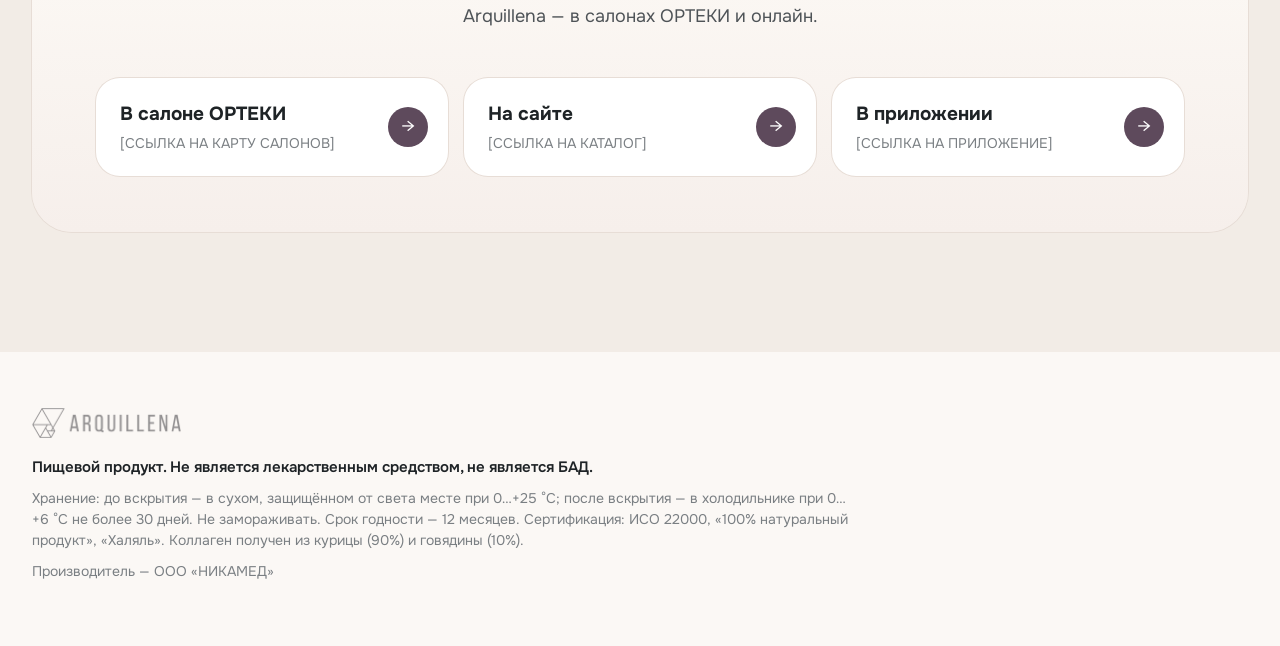
==== commit dfa73858: "Баннер: фото легче, «укрепляет стенки сосудов»; новый порядок карточек «Для кого» Co-Authored-By: Cl" ====
--- a/index.html
+++ b/index.html
@@ -98,7 +98,7 @@
 
     <!-- Справа: фото девушки -->
     <div class="hb__photo hb__photo--full">
-      <img class="hb__shot" src="img/hero-girl-photo-6.jpg" alt="Девушка с улыбкой держит ложку ягодного желе Arquillena в гостиной" width="1128" height="980" fetchpriority="high">
+      <img class="hb__shot" src="img/hero-girl-photo-6.jpg" alt="Девушка с улыбкой держит ложку ягодного желе Arquillena в гостиной" width="1400" height="1400" fetchpriority="high">
     </div>
   </div>
 
@@ -111,7 +111,7 @@
       </li>
       <li class="perk" data-reveal>
         <span class="perk__icon rule__icon--duo"><svg viewBox="0 0 64 64" aria-hidden="true"><g class="tube"><path d="M34 60 C34 46 32 36 22 24 C16 17 14 11 14 4"/><path d="M33 42 C40 34 48 28 52 16"/><path d="M25 28 C30 22 32 15 31 8"/></g><g class="tube-in"><path d="M34 60 C34 46 32 36 22 24 C16 17 14 11 14 4"/><path d="M33 42 C40 34 48 28 52 16"/><path d="M25 28 C30 22 32 15 31 8"/></g></svg></span>
-        <div><h3>Укрепляет стенки вен</h3><p>Восстанавливает архитектуру стенок сосудов</p></div>
+        <div><h3>Укрепляет стенки сосудов</h3><p>Восстанавливает архитектуру стенок сосудов</p></div>
       </li>
       <li class="perk" data-reveal>
         <span class="perk__icon rule__icon--duo"><svg viewBox="0 0 64 64" aria-hidden="true"><path class="f" d="M8 50 C8 26 24 10 50 8 C50 34 34 50 8 50 Z"/><path d="M8 50 C8 26 24 10 50 8 C50 34 34 50 8 50 Z"/><path d="M8 50 L38 20 M20 38 H30 M27 31 V22"/><path class="f3" d="M50 40 C50 40 44 47 44 51 A6 6 0 0 0 56 51 C56 47 50 40 50 40 Z"/><path d="M50 40 C50 40 44 47 44 51 A6 6 0 0 0 56 51 C56 47 50 40 50 40 Z"/></svg></span>
@@ -454,6 +454,16 @@
     <!-- Фото временно с Unsplash (бесплатная лицензия), заменить на свои -->
     <div class="who__grid">
       <article class="who__card" data-reveal>
+        <div class="who__photo"><img src="https://images.unsplash.com/photo-1545594263-a1022ef1bea3?w=800&q=75&auto=format&fit=crop" alt="Улыбающаяся женщина на прогулке" width="800" height="600" loading="lazy"></div>
+        <h3>Осознанная забота после&nbsp;30</h3>
+        <p>С&nbsp;возрастом собственный синтез коллагена снижается&nbsp;— и&nbsp;поддержка с&nbsp;питанием становится важнее.</p>
+      </article>
+      <article class="who__card" data-reveal>
+        <div class="who__photo"><img src="https://images.unsplash.com/photo-1783698154611-1fdf6b0931be?w=800&q=75&auto=format&fit=crop" alt="Девушка с наколенником сидит на траве" width="800" height="600" loading="lazy"></div>
+        <h3>Ортопедическая поддержка</h3>
+        <p>Ортезы, бандажи, стельки или компрессионный трикотаж&nbsp;— поддержка снаружи, коллаген изнутри.</p>
+      </article>
+      <article class="who__card" data-reveal>
         <div class="who__photo"><img src="https://images.unsplash.com/photo-1758520705254-1e9d913d78ea?w=800&q=75&auto=format&fit=crop" alt="Мужчина и женщина бегают в парке" width="800" height="600" loading="lazy"></div>
         <h3>Активный образ жизни</h3>
         <p>Бег, зал, танцы, долгие прогулки&nbsp;— регулярная нагрузка на&nbsp;суставы и&nbsp;связки.</p>
@@ -462,16 +472,6 @@
         <div class="who__photo"><img src="https://images.unsplash.com/photo-1544717302-de2939b7ef71?w=800&q=75&auto=format&fit=crop" alt="Женщина работает за ноутбуком" width="800" height="600" loading="lazy"></div>
         <h3>Динамичный график</h3>
         <p>Работа на&nbsp;ногах или в&nbsp;офисе, долгие перелёты и&nbsp;поездки за&nbsp;рулём.</p>
-      </article>
-      <article class="who__card" data-reveal>
-        <div class="who__photo"><img src="https://images.unsplash.com/photo-1783698154611-1fdf6b0931be?w=800&q=75&auto=format&fit=crop" alt="Девушка с наколенником сидит на траве" width="800" height="600" loading="lazy"></div>
-        <h3>Ортопедическая поддержка</h3>
-        <p>Ортезы, бандажи, стельки или компрессионный трикотаж&nbsp;— поддержка снаружи, коллаген изнутри.</p>
-      </article>
-      <article class="who__card" data-reveal>
-        <div class="who__photo"><img src="https://images.unsplash.com/photo-1545594263-a1022ef1bea3?w=800&q=75&auto=format&fit=crop" alt="Улыбающаяся женщина на прогулке" width="800" height="600" loading="lazy"></div>
-        <h3>Осознанная забота после&nbsp;30</h3>
-        <p>С&nbsp;возрастом собственный синтез коллагена снижается&nbsp;— и&nbsp;поддержка с&nbsp;питанием становится важнее.</p>
       </article>
     </div>
   </div>
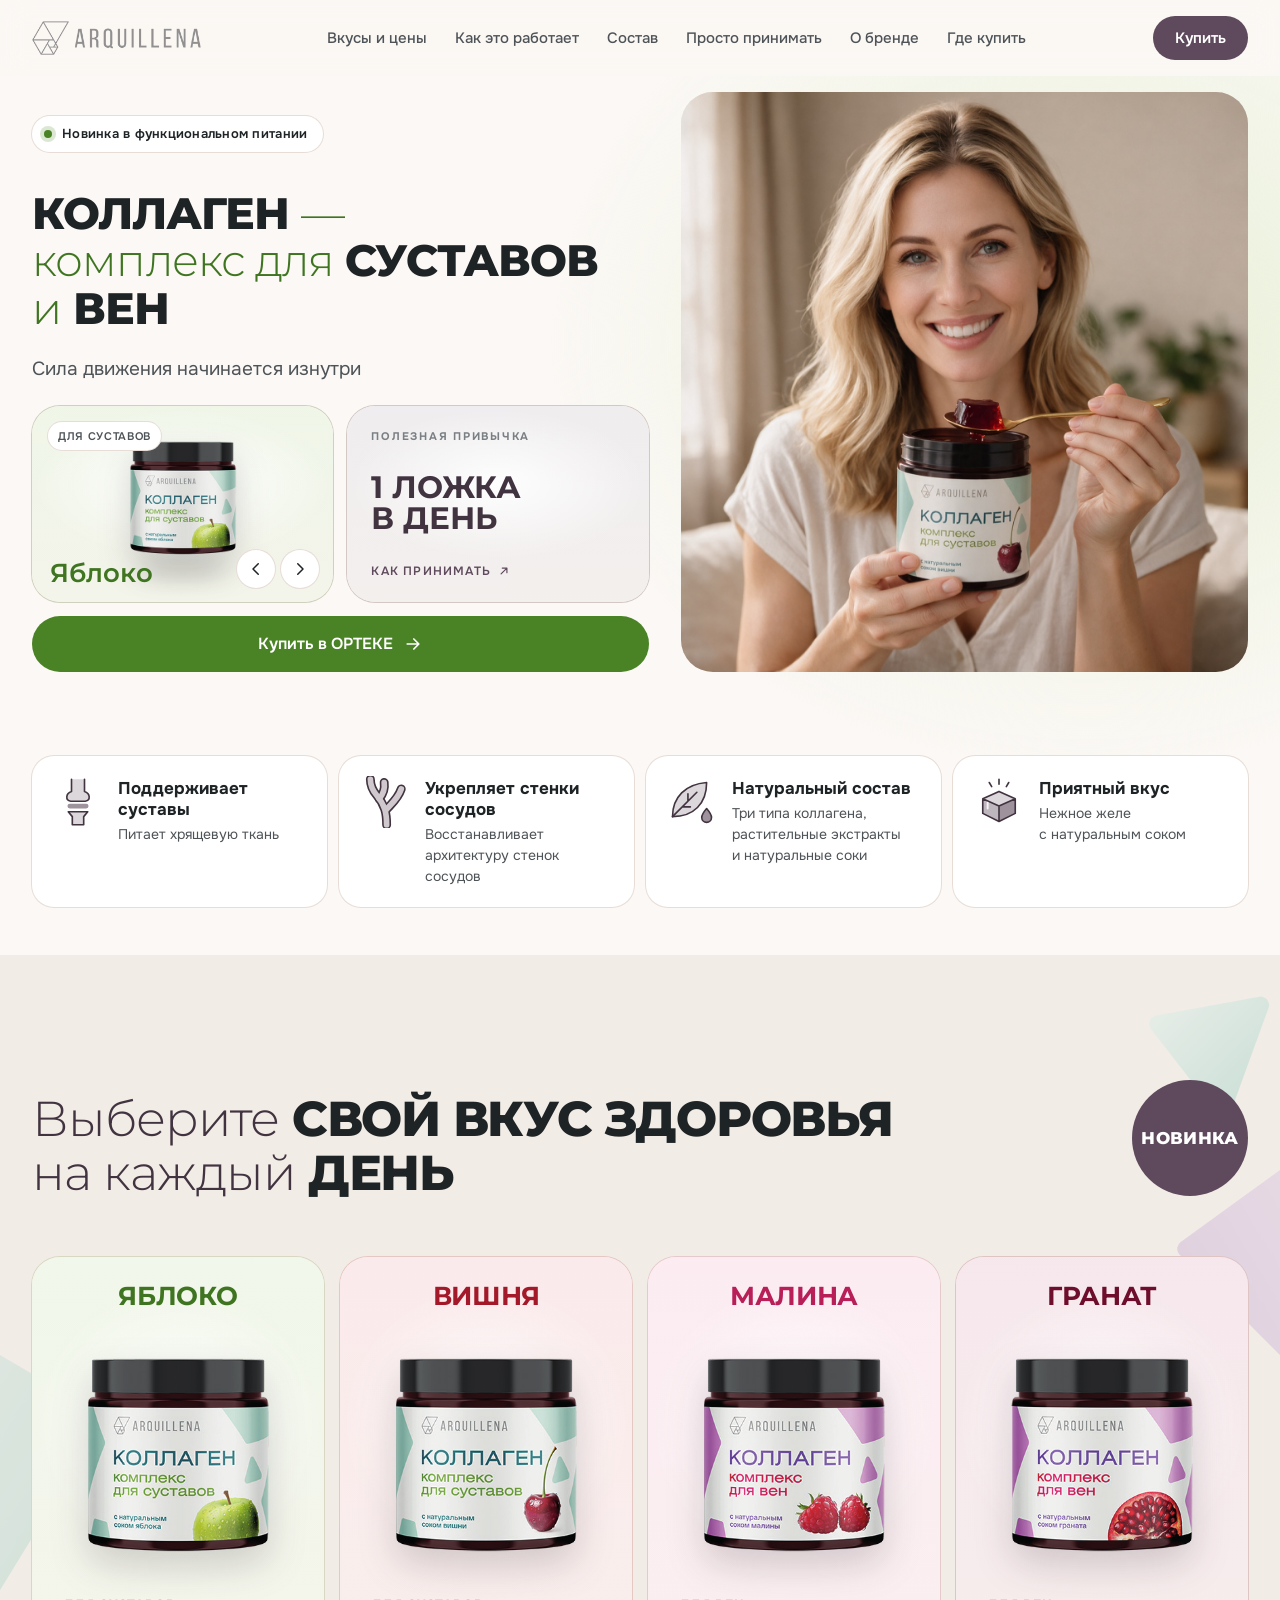
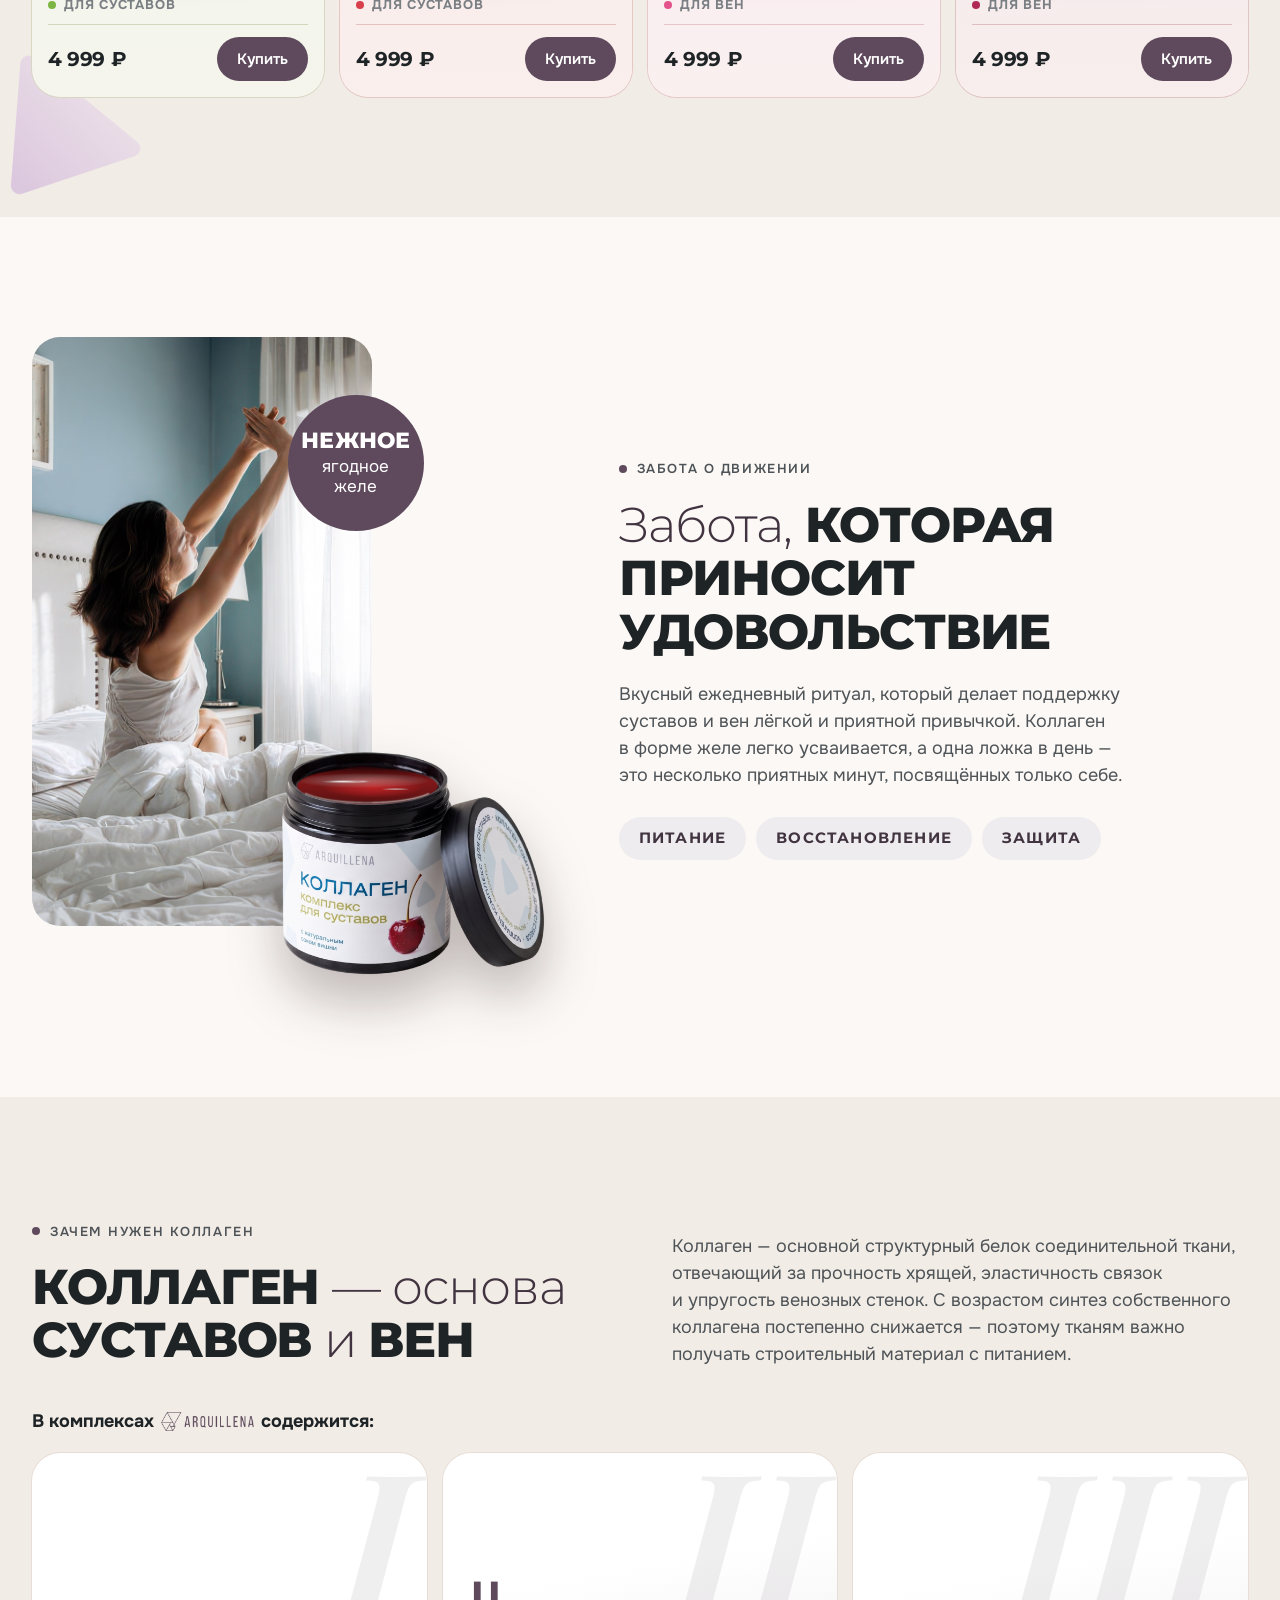
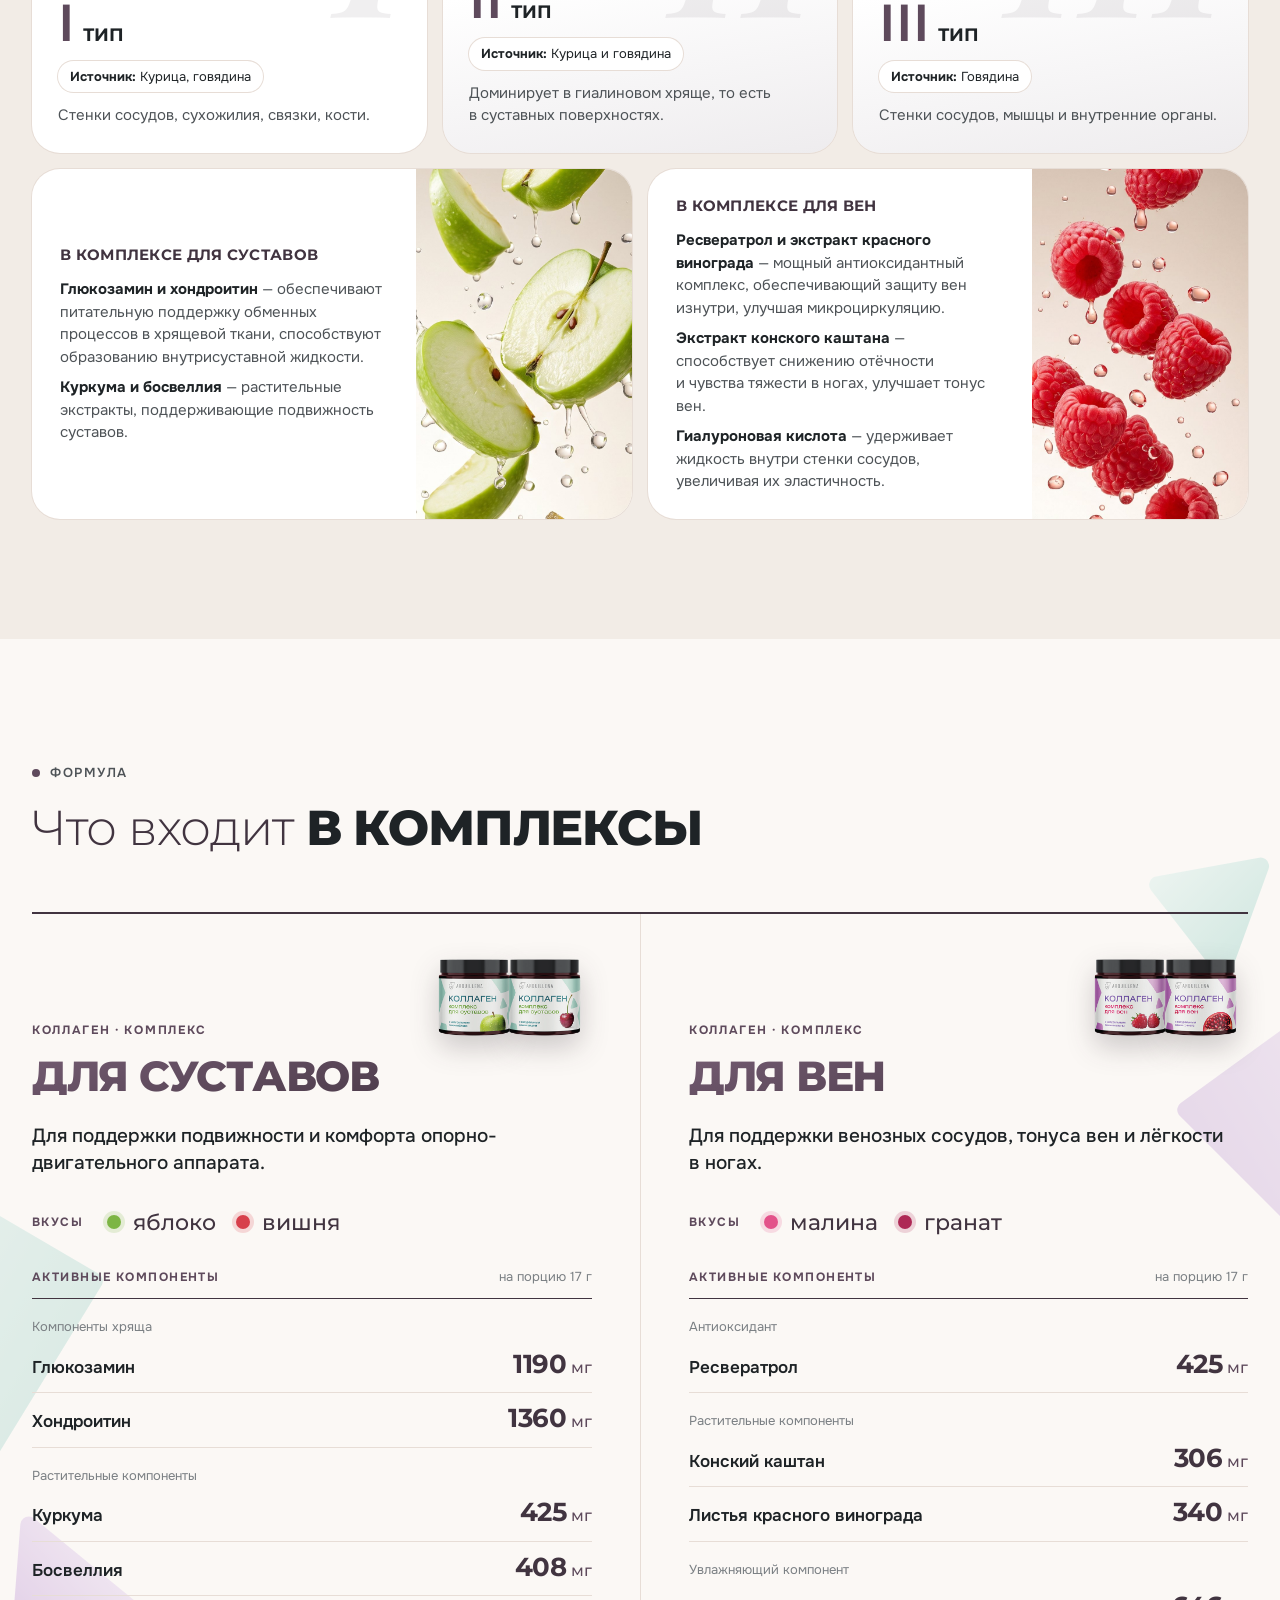
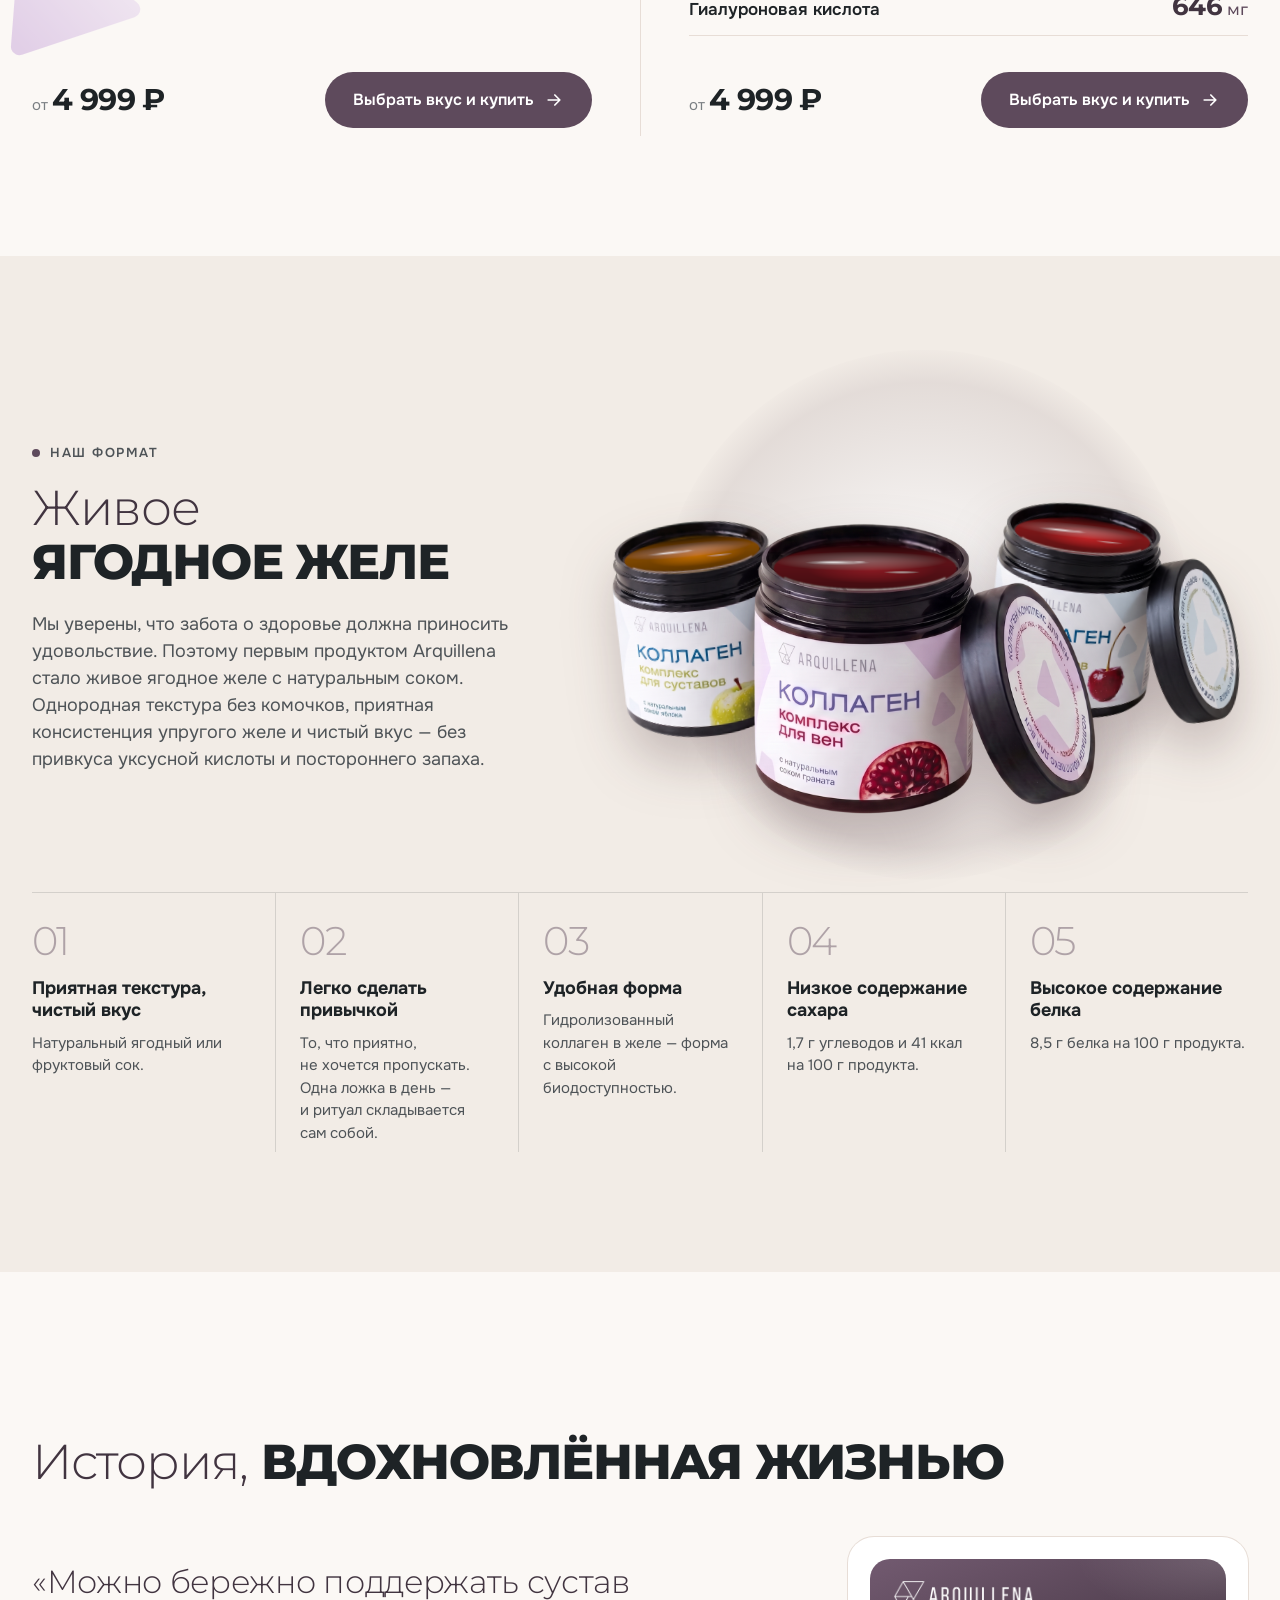
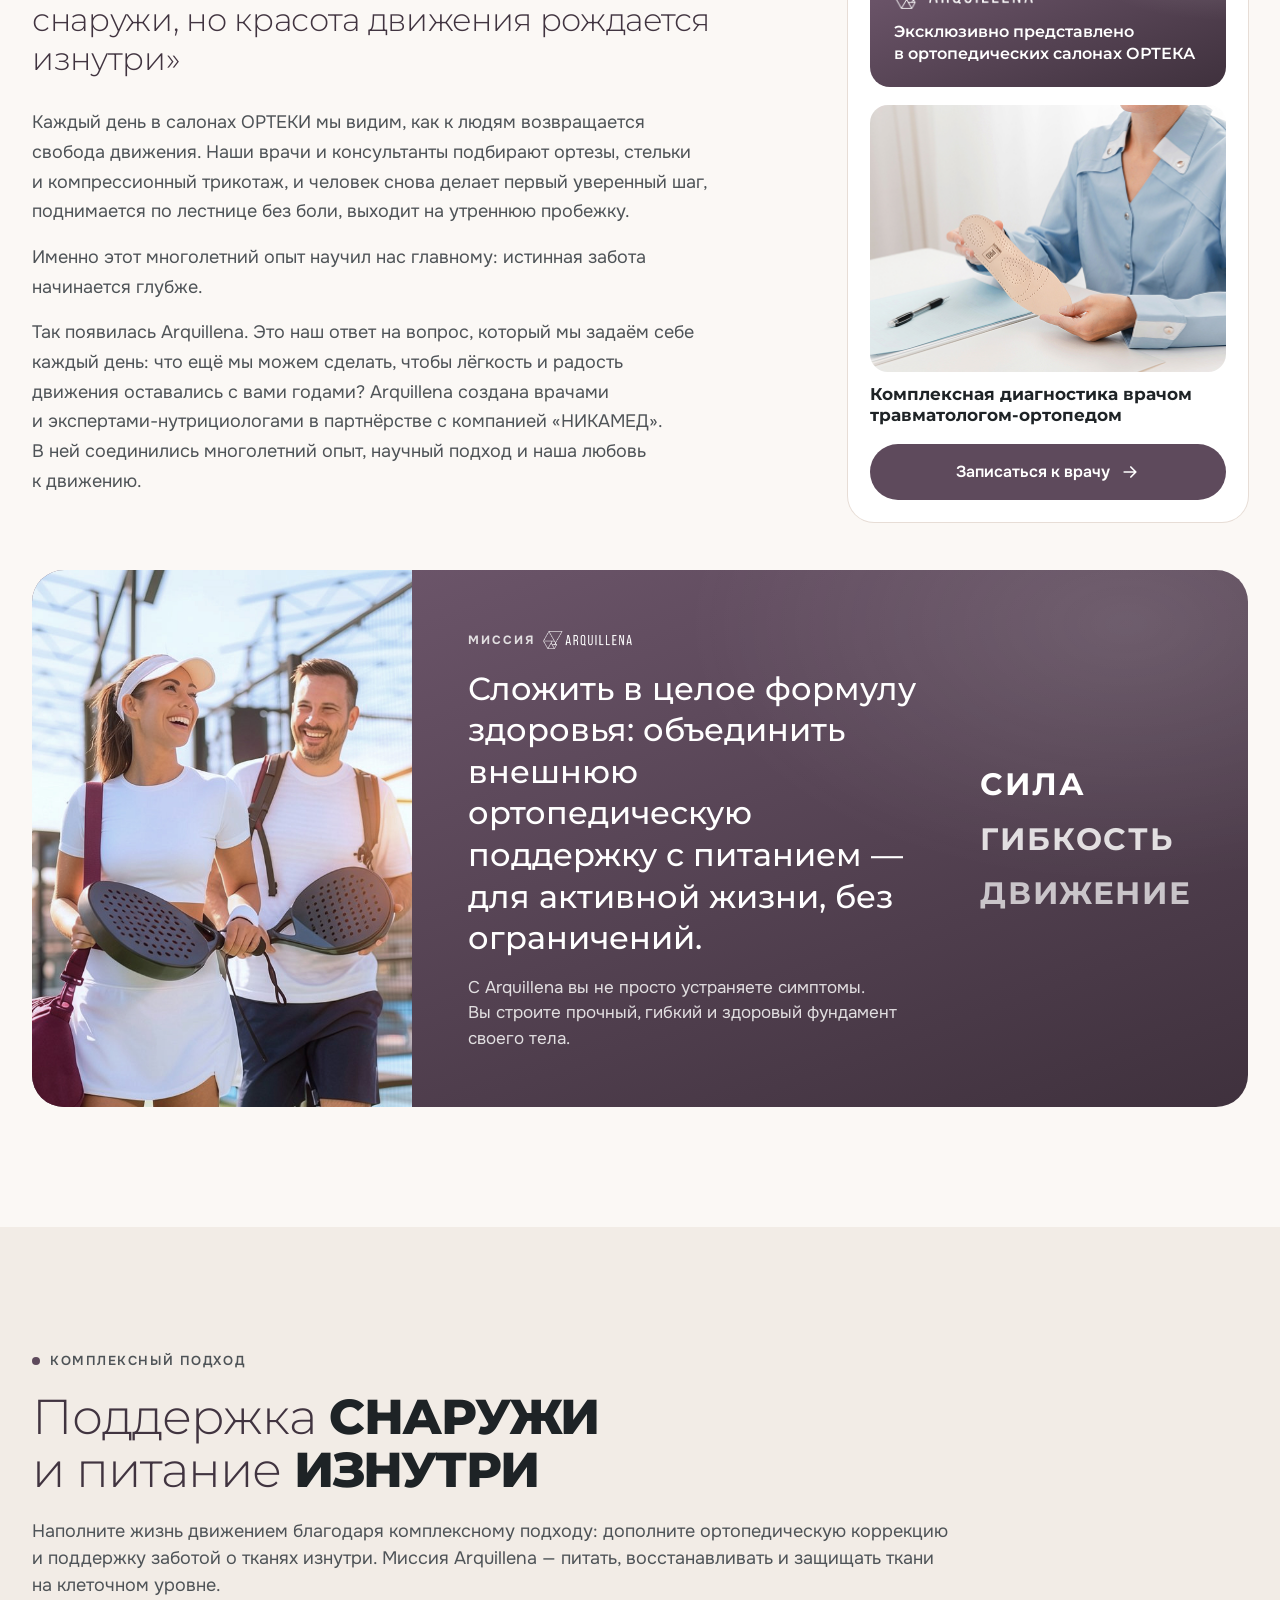
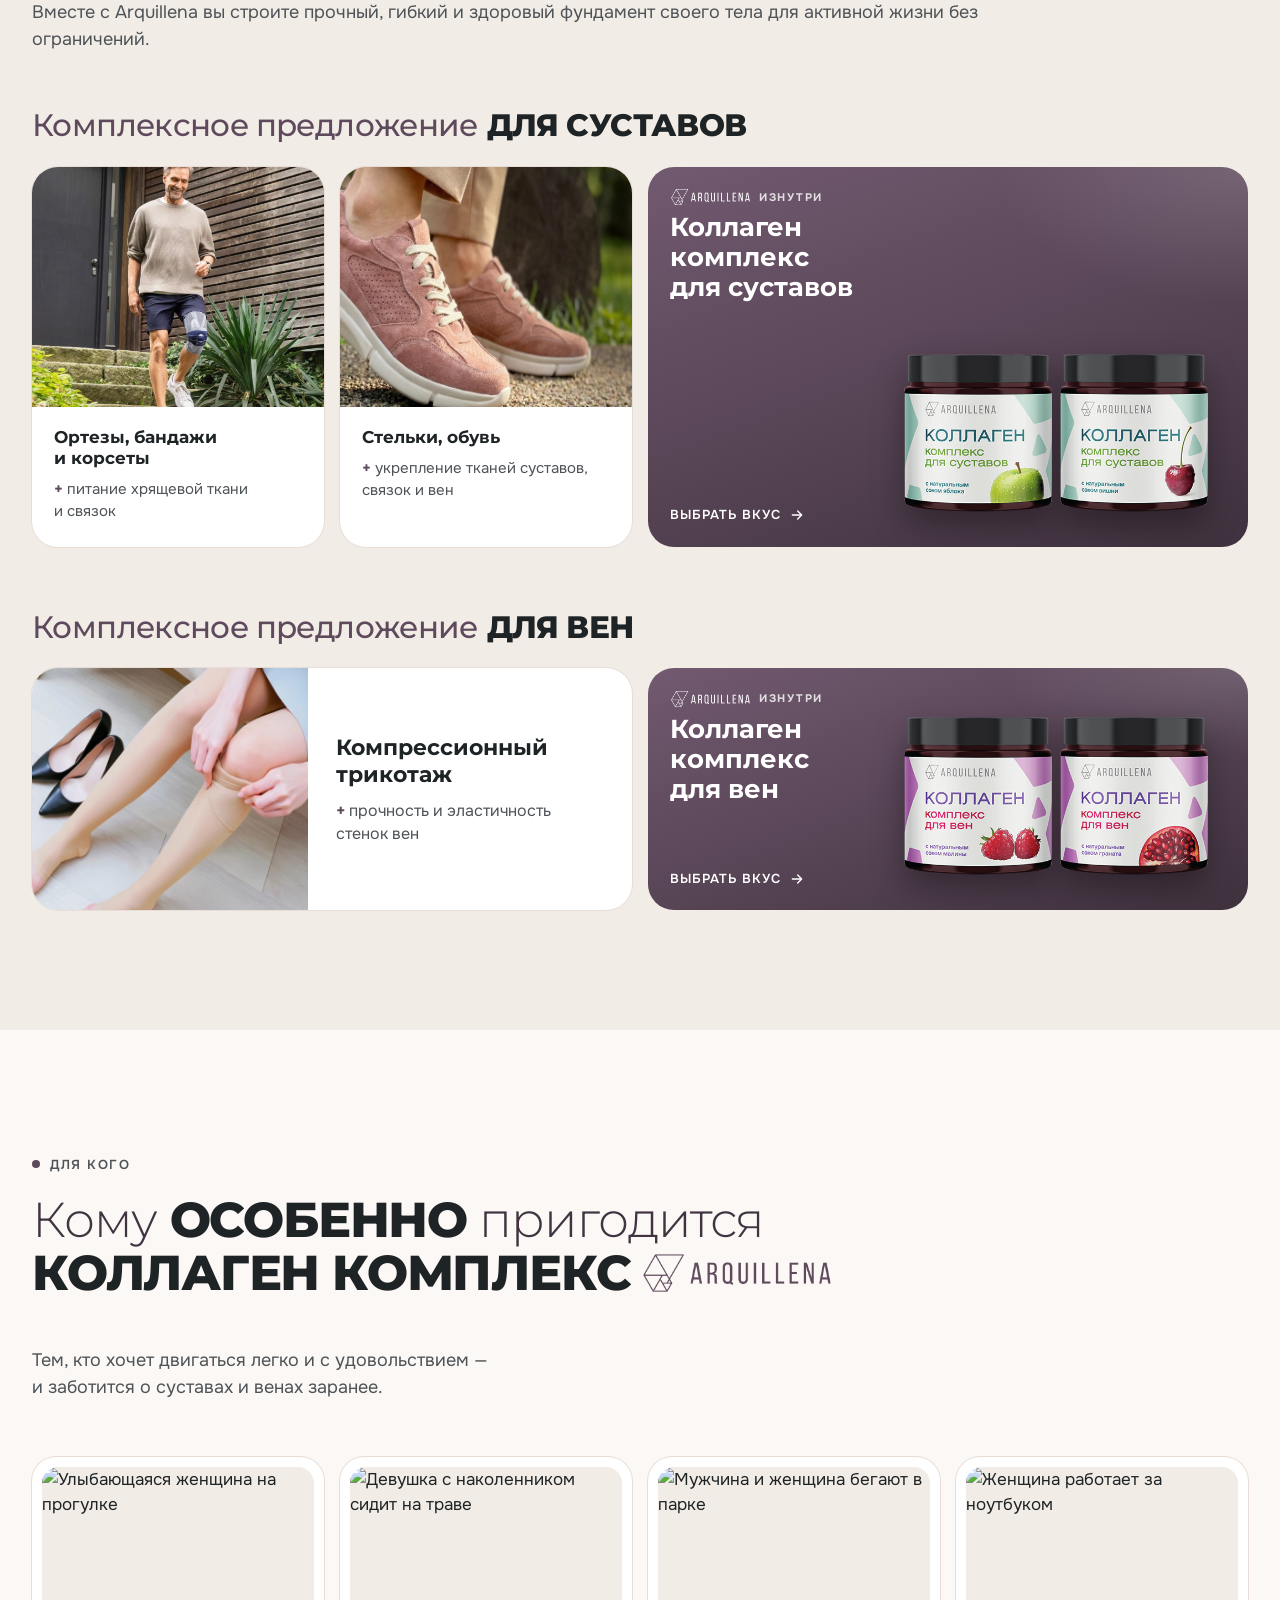
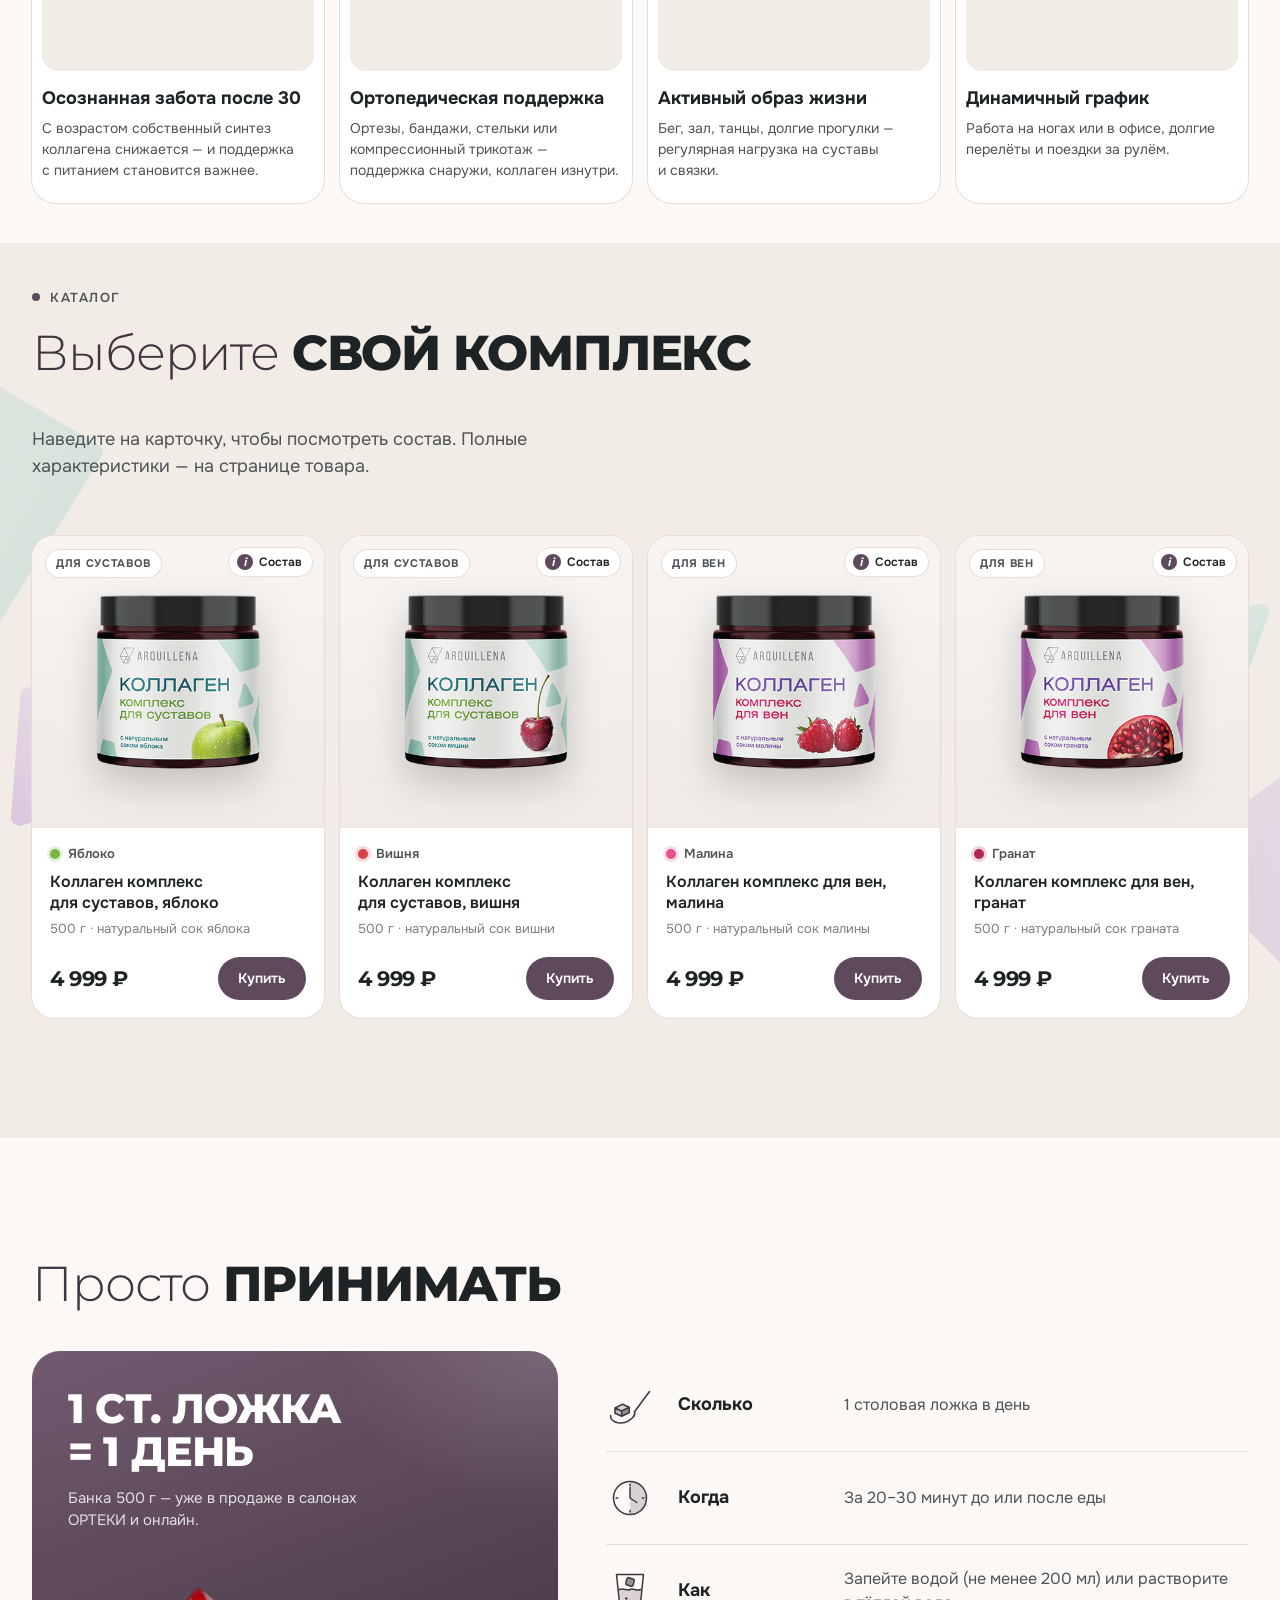
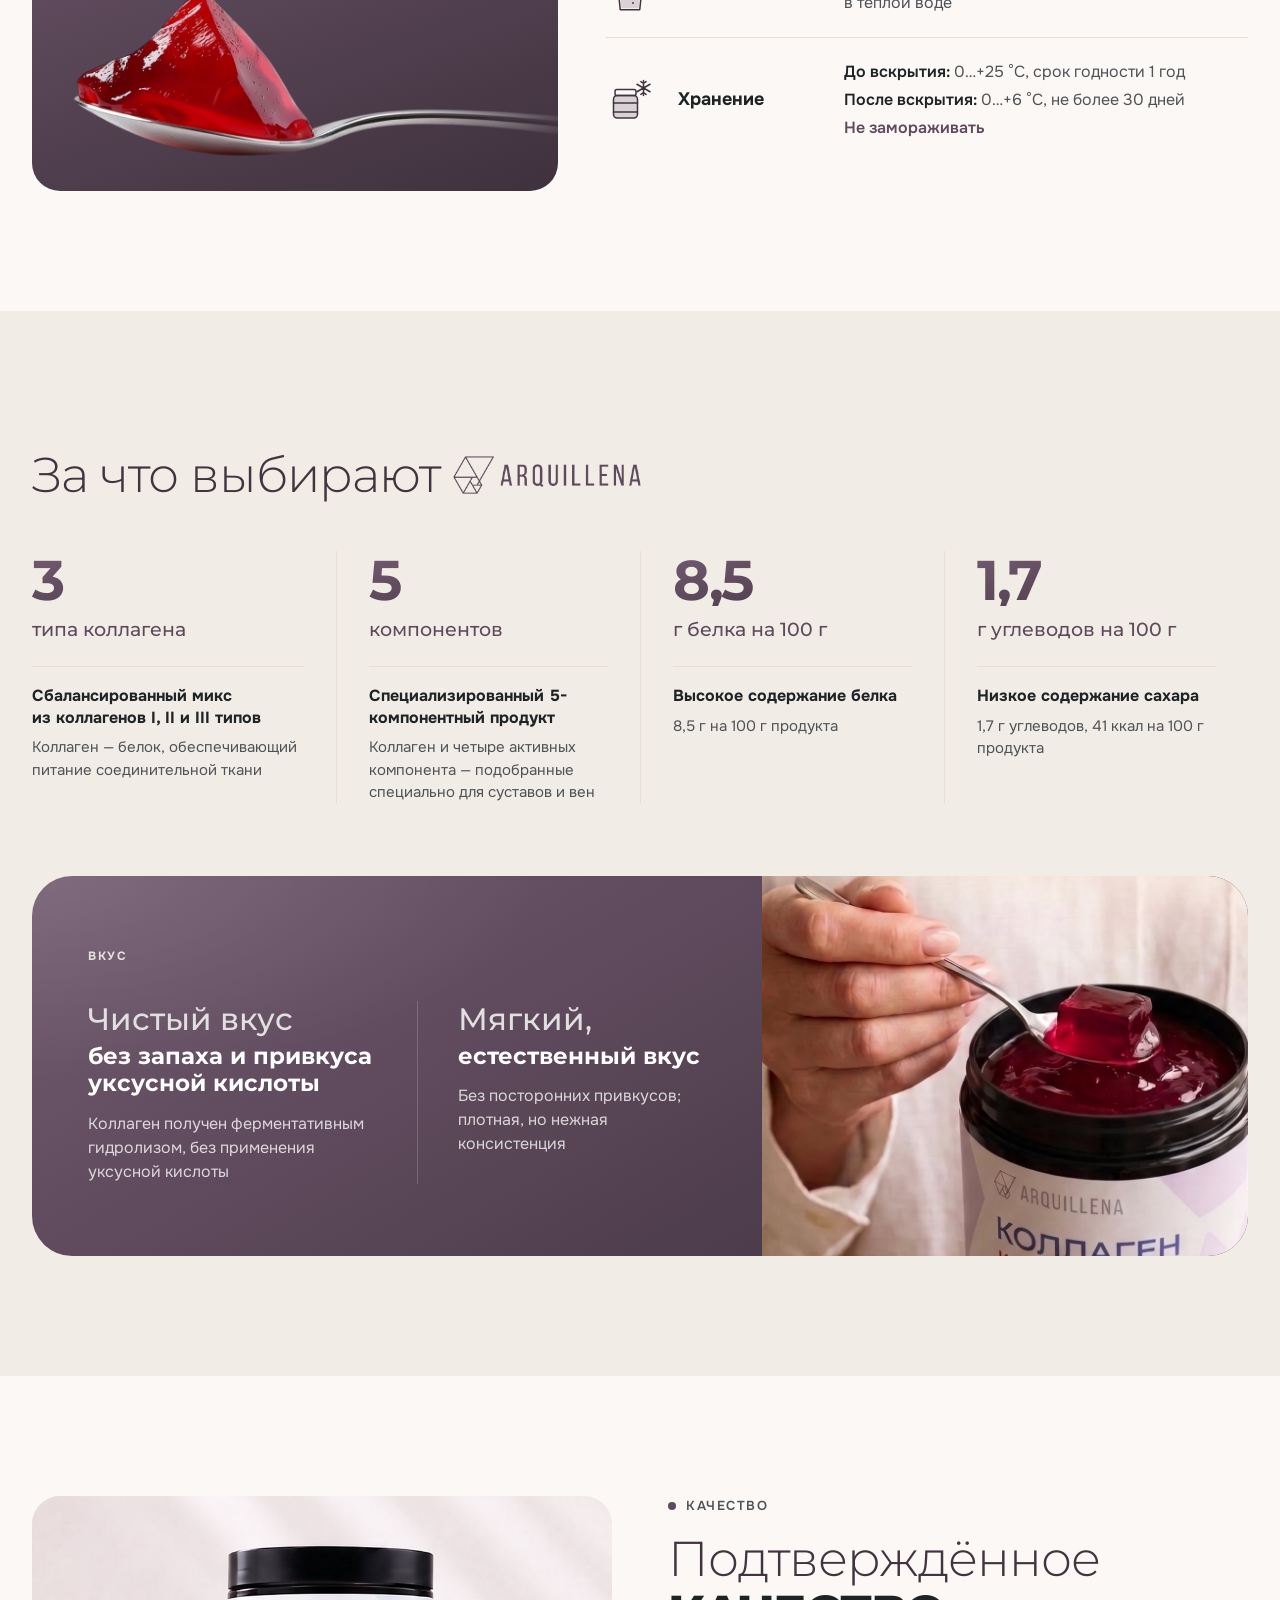
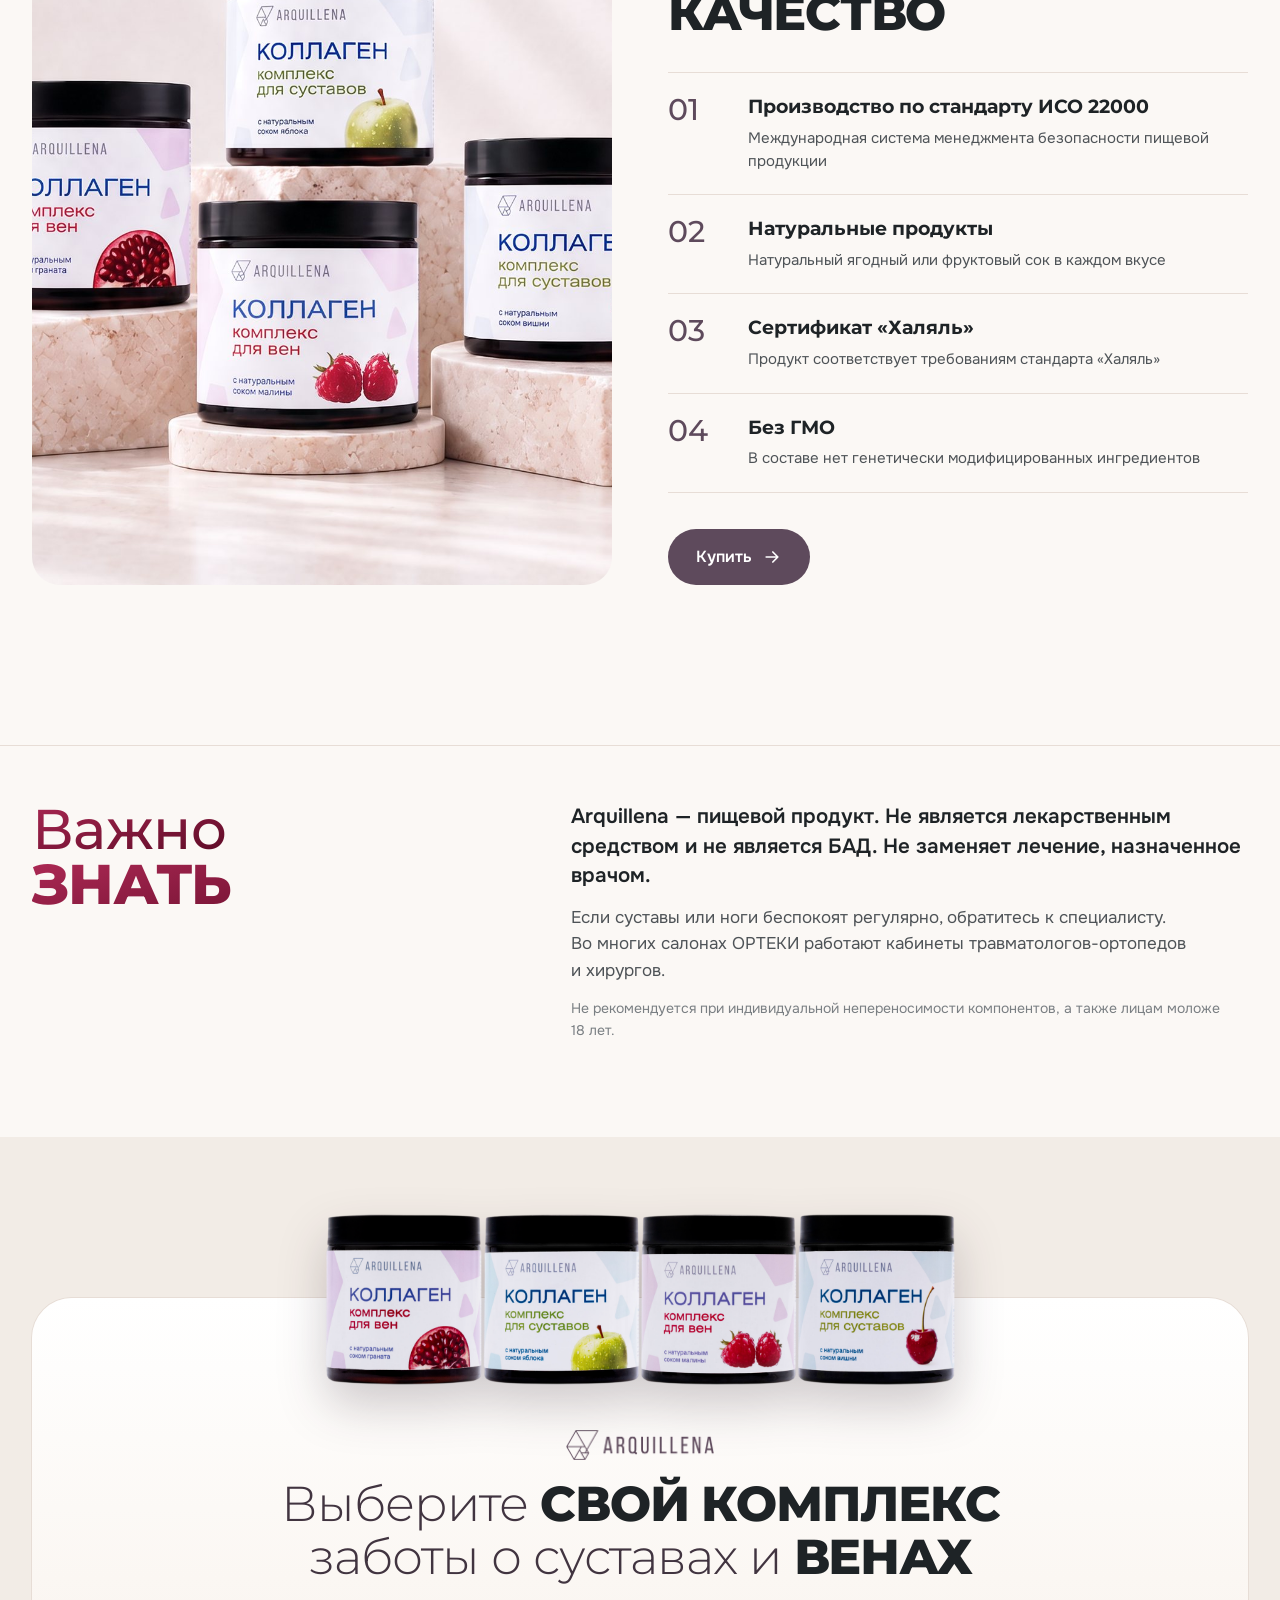
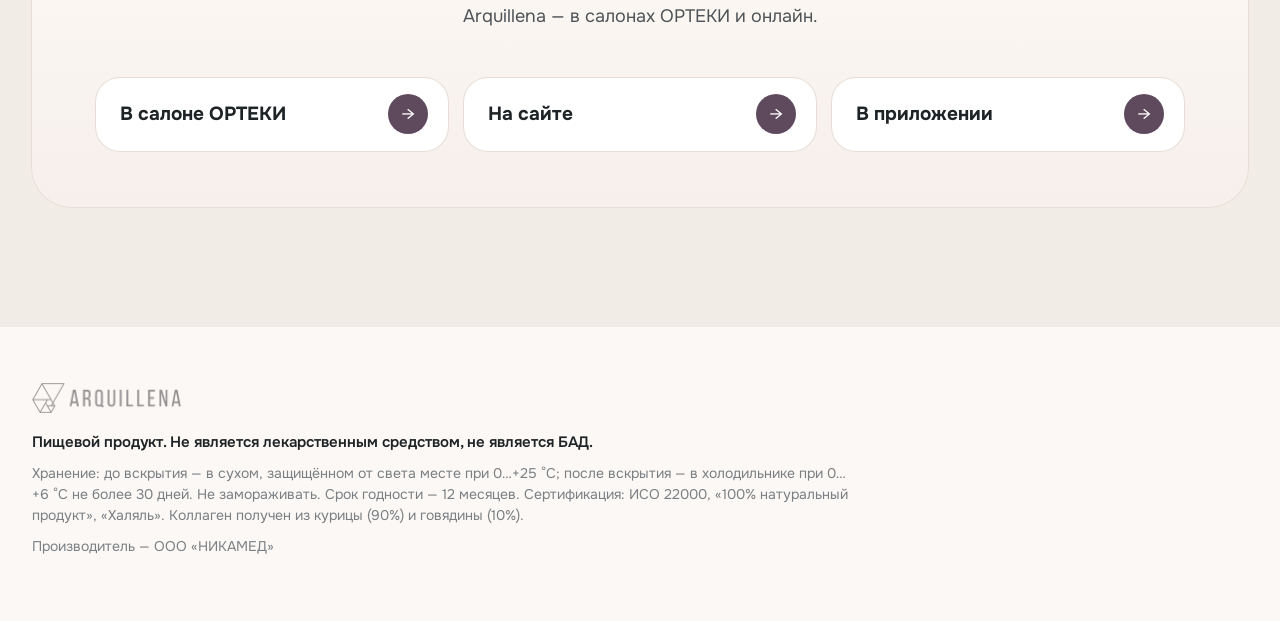
==== commit 2d050893: "Где купить: убраны подписи-заглушки в карточках Co-Authored-By: Claude Opus 5.5 <noreply@anthropic.c" ====
--- a/index.html
+++ b/index.html
@@ -692,17 +692,14 @@
       <div class="buy__cards">
         <a class="buy__card" href="#" data-reveal>
           <span class="buy__card-title">В&nbsp;салоне ОРТЕКИ</span>
-          <span class="buy__card-text">[ССЫЛКА НА&nbsp;КАРТУ САЛОНОВ]</span>
           <span class="buy__card-arrow" aria-hidden="true">→</span>
         </a>
         <a class="buy__card" href="#" data-reveal>
           <span class="buy__card-title">На&nbsp;сайте</span>
-          <span class="buy__card-text">[ССЫЛКА НА&nbsp;КАТАЛОГ]</span>
           <span class="buy__card-arrow" aria-hidden="true">→</span>
         </a>
         <a class="buy__card" href="#" data-reveal>
           <span class="buy__card-title">В&nbsp;приложении</span>
-          <span class="buy__card-text">[ССЫЛКА НА&nbsp;ПРИЛОЖЕНИЕ]</span>
           <span class="buy__card-arrow" aria-hidden="true">→</span>
         </a>
       </div>
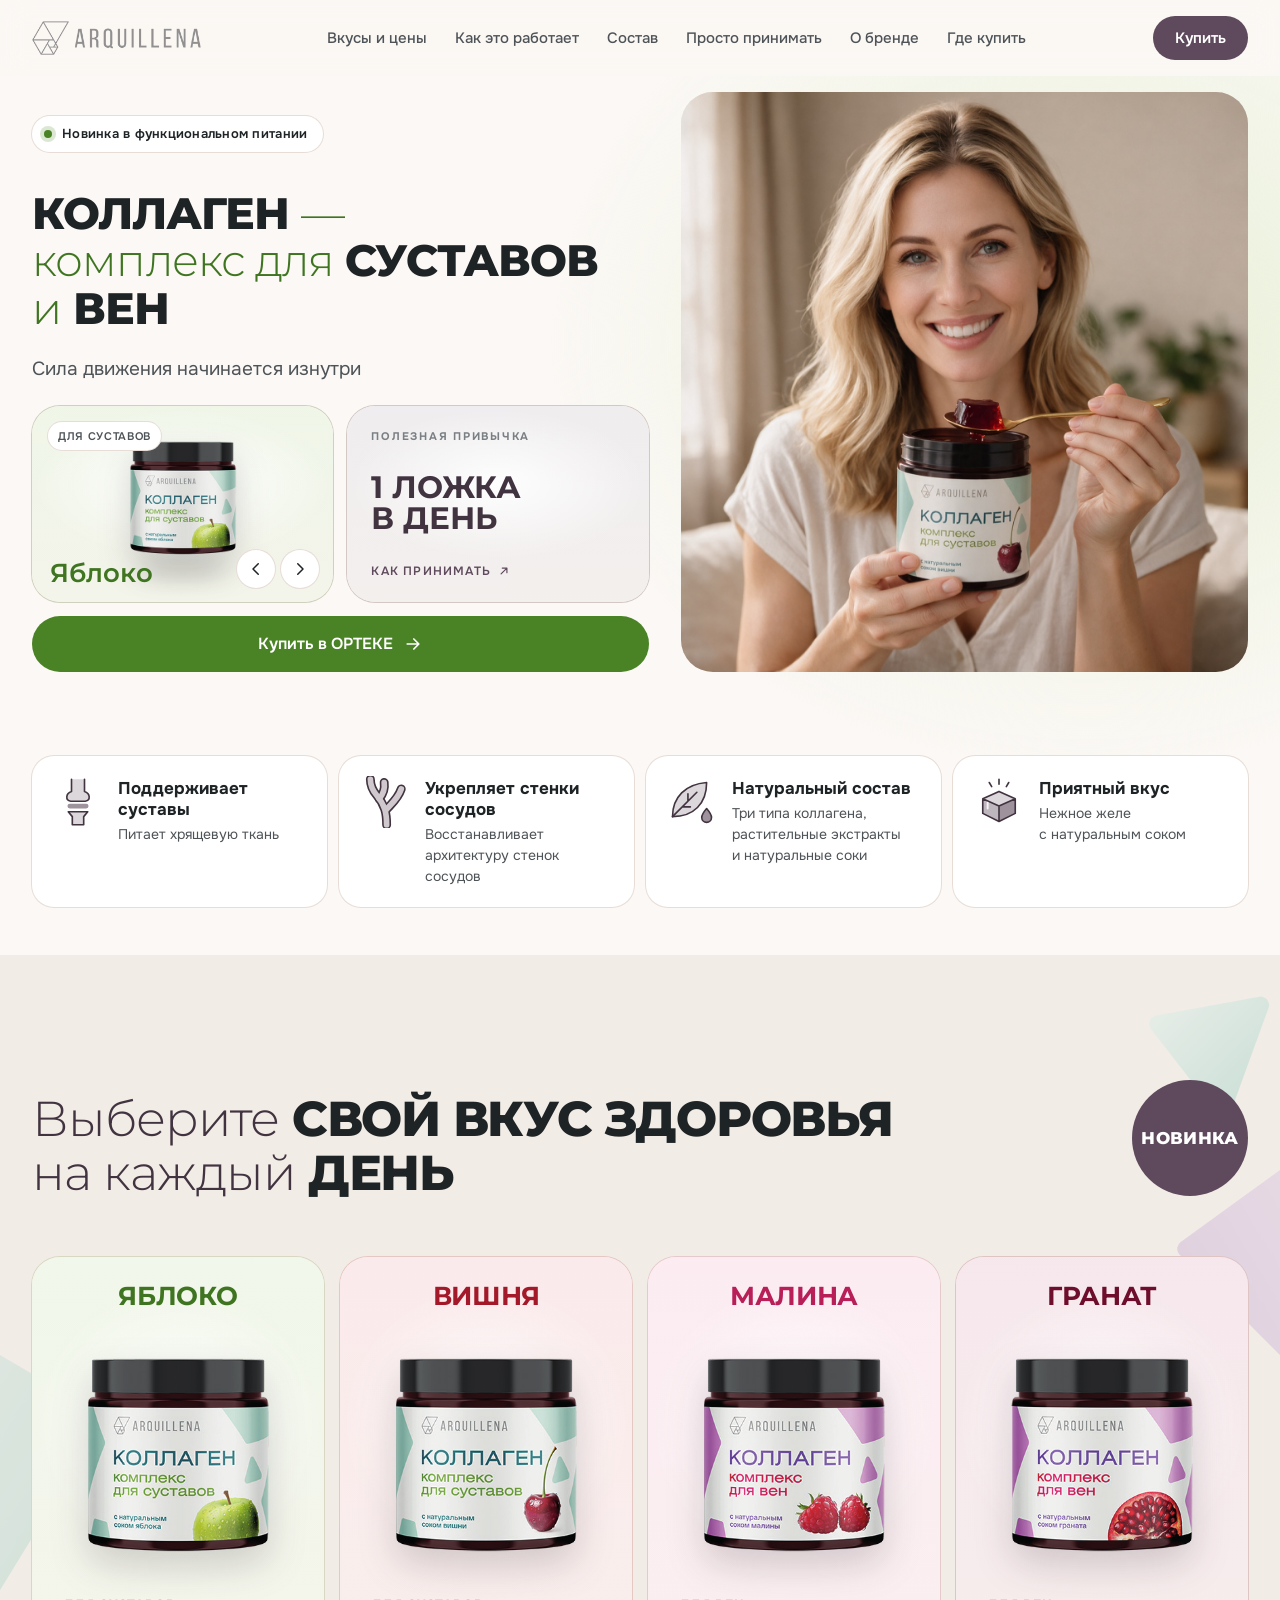
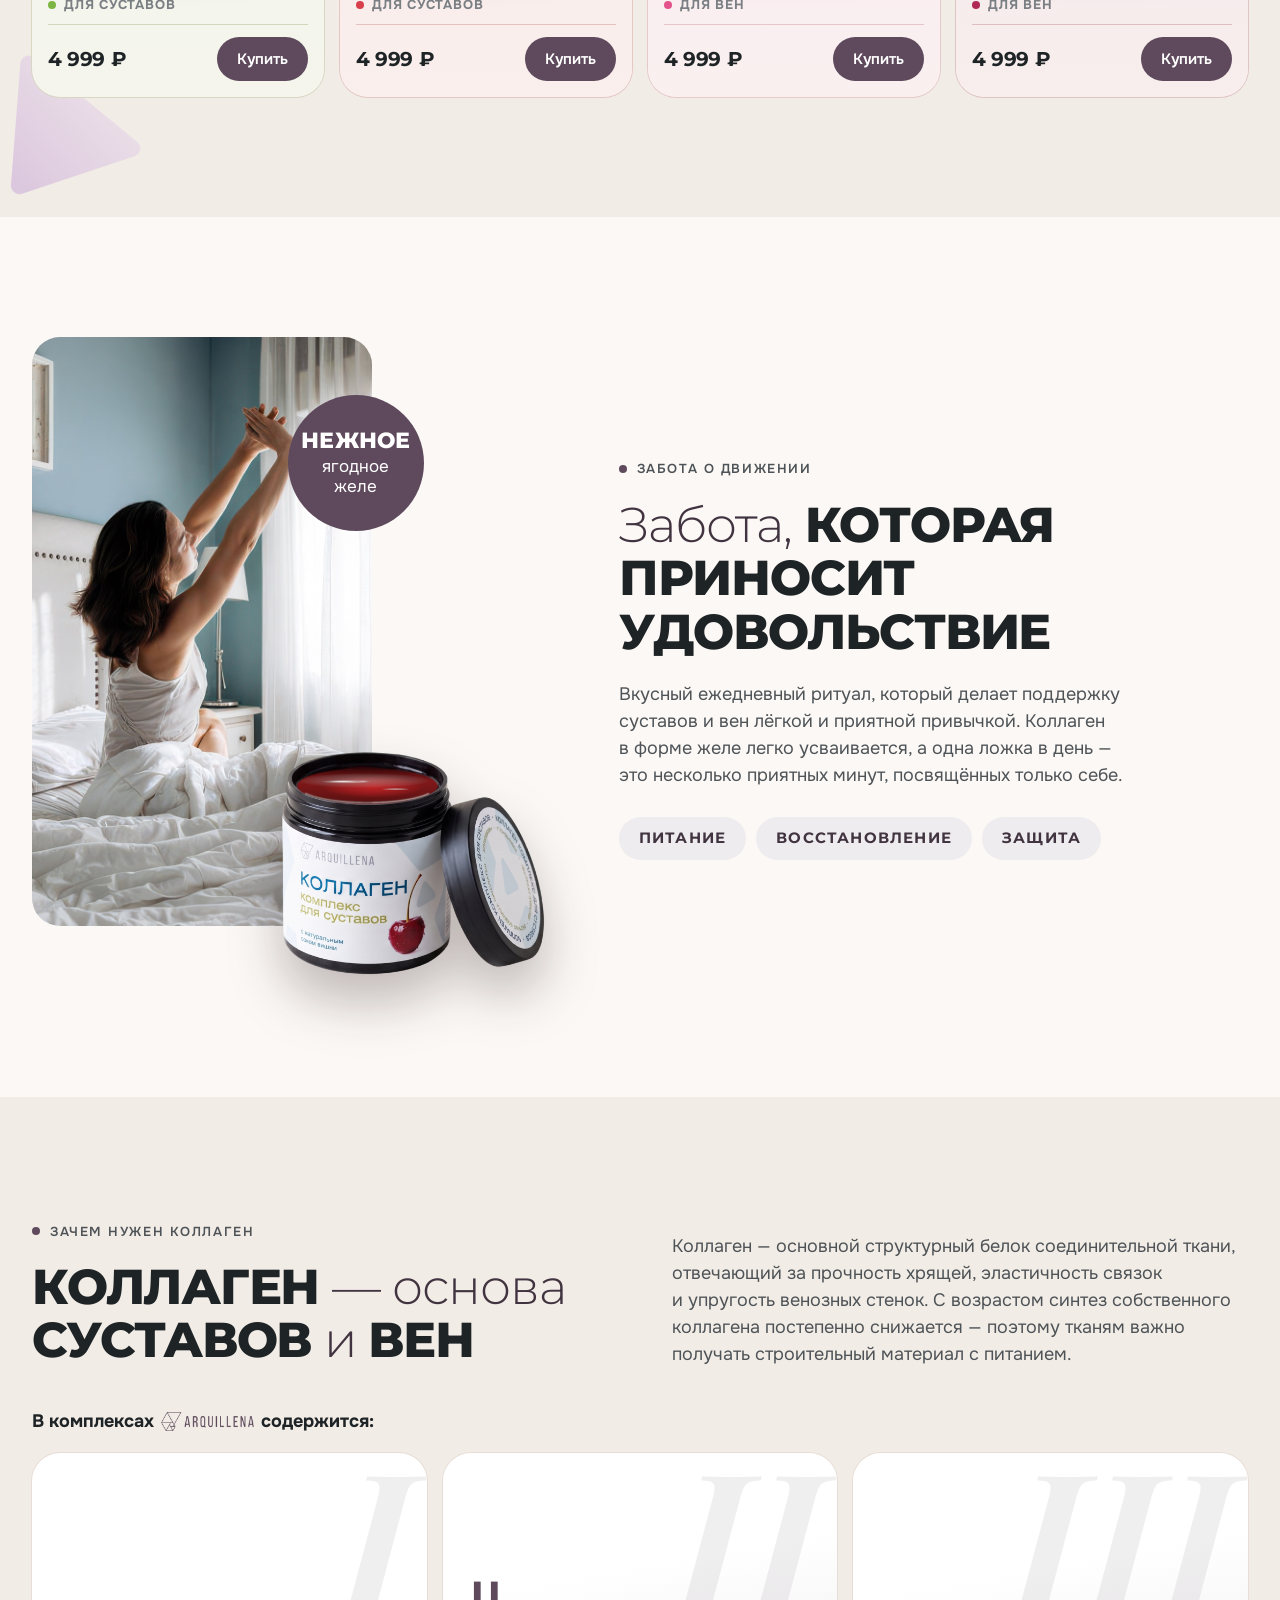
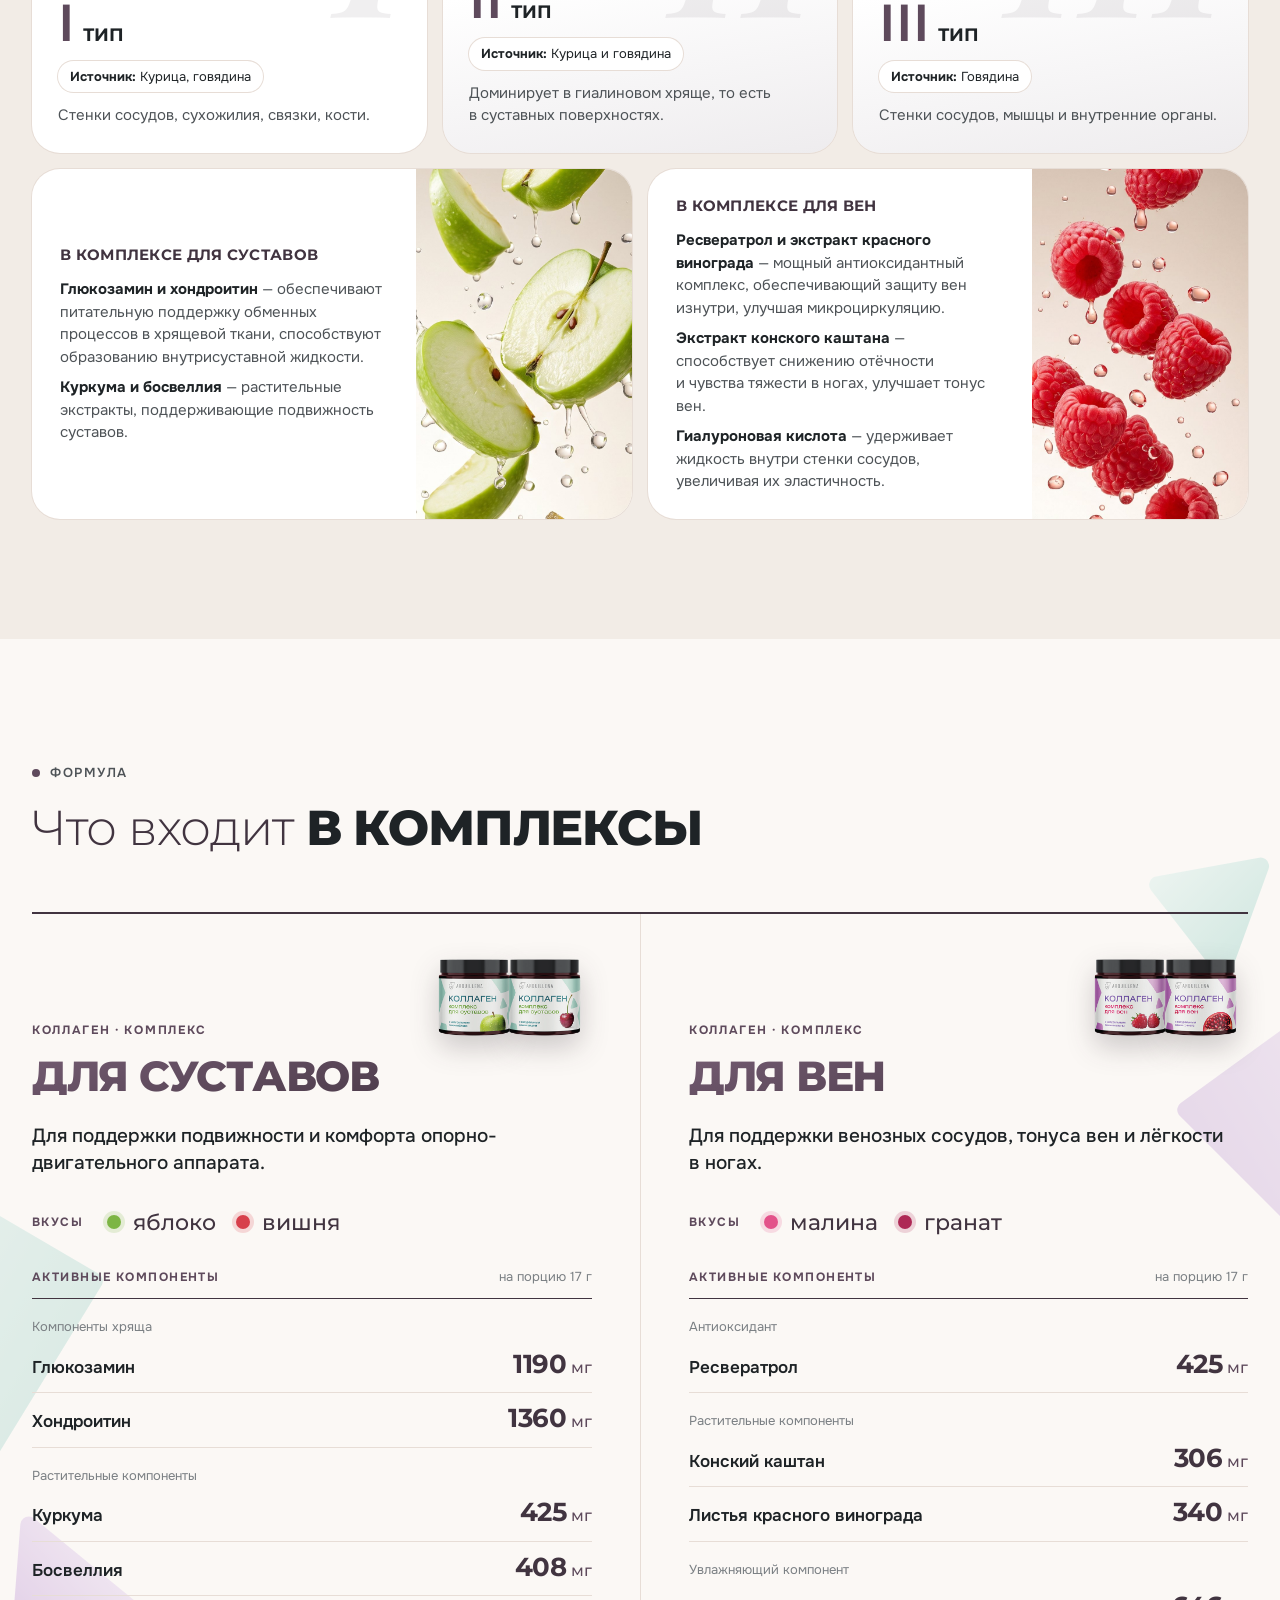
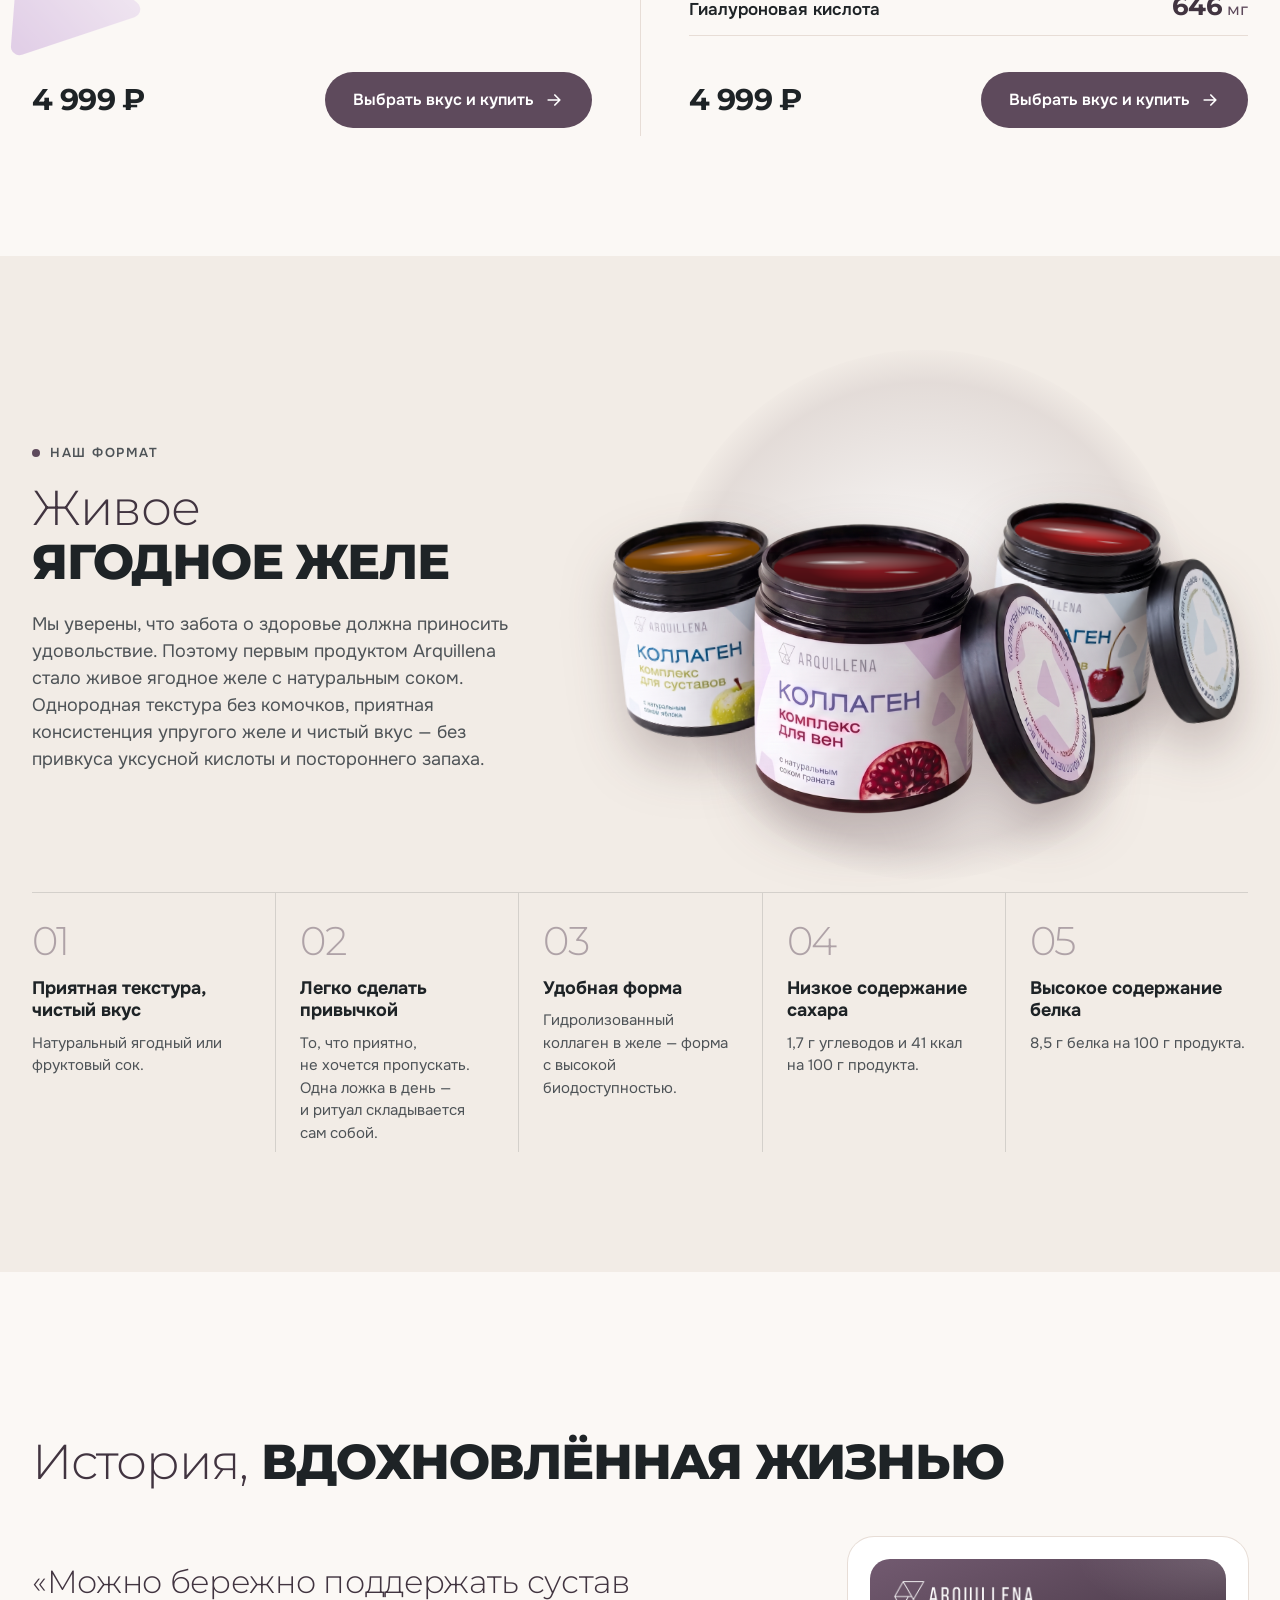
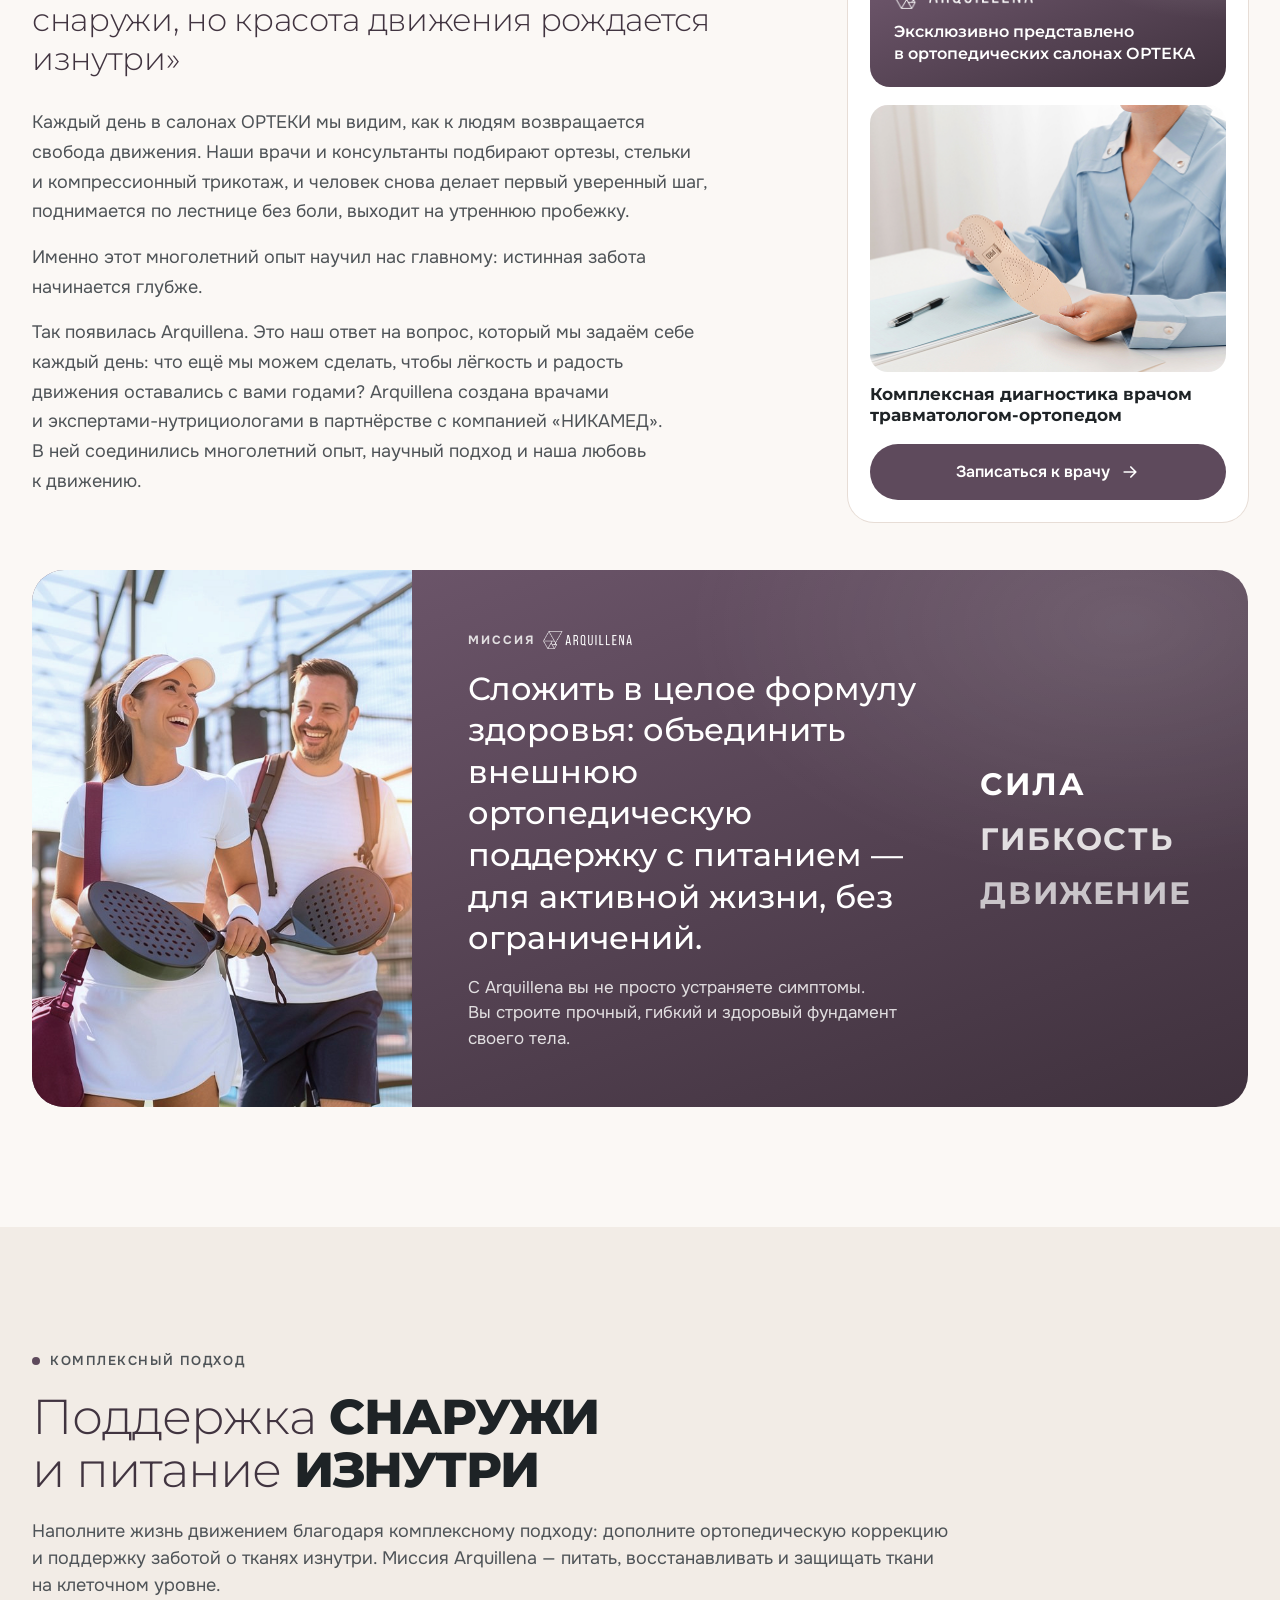
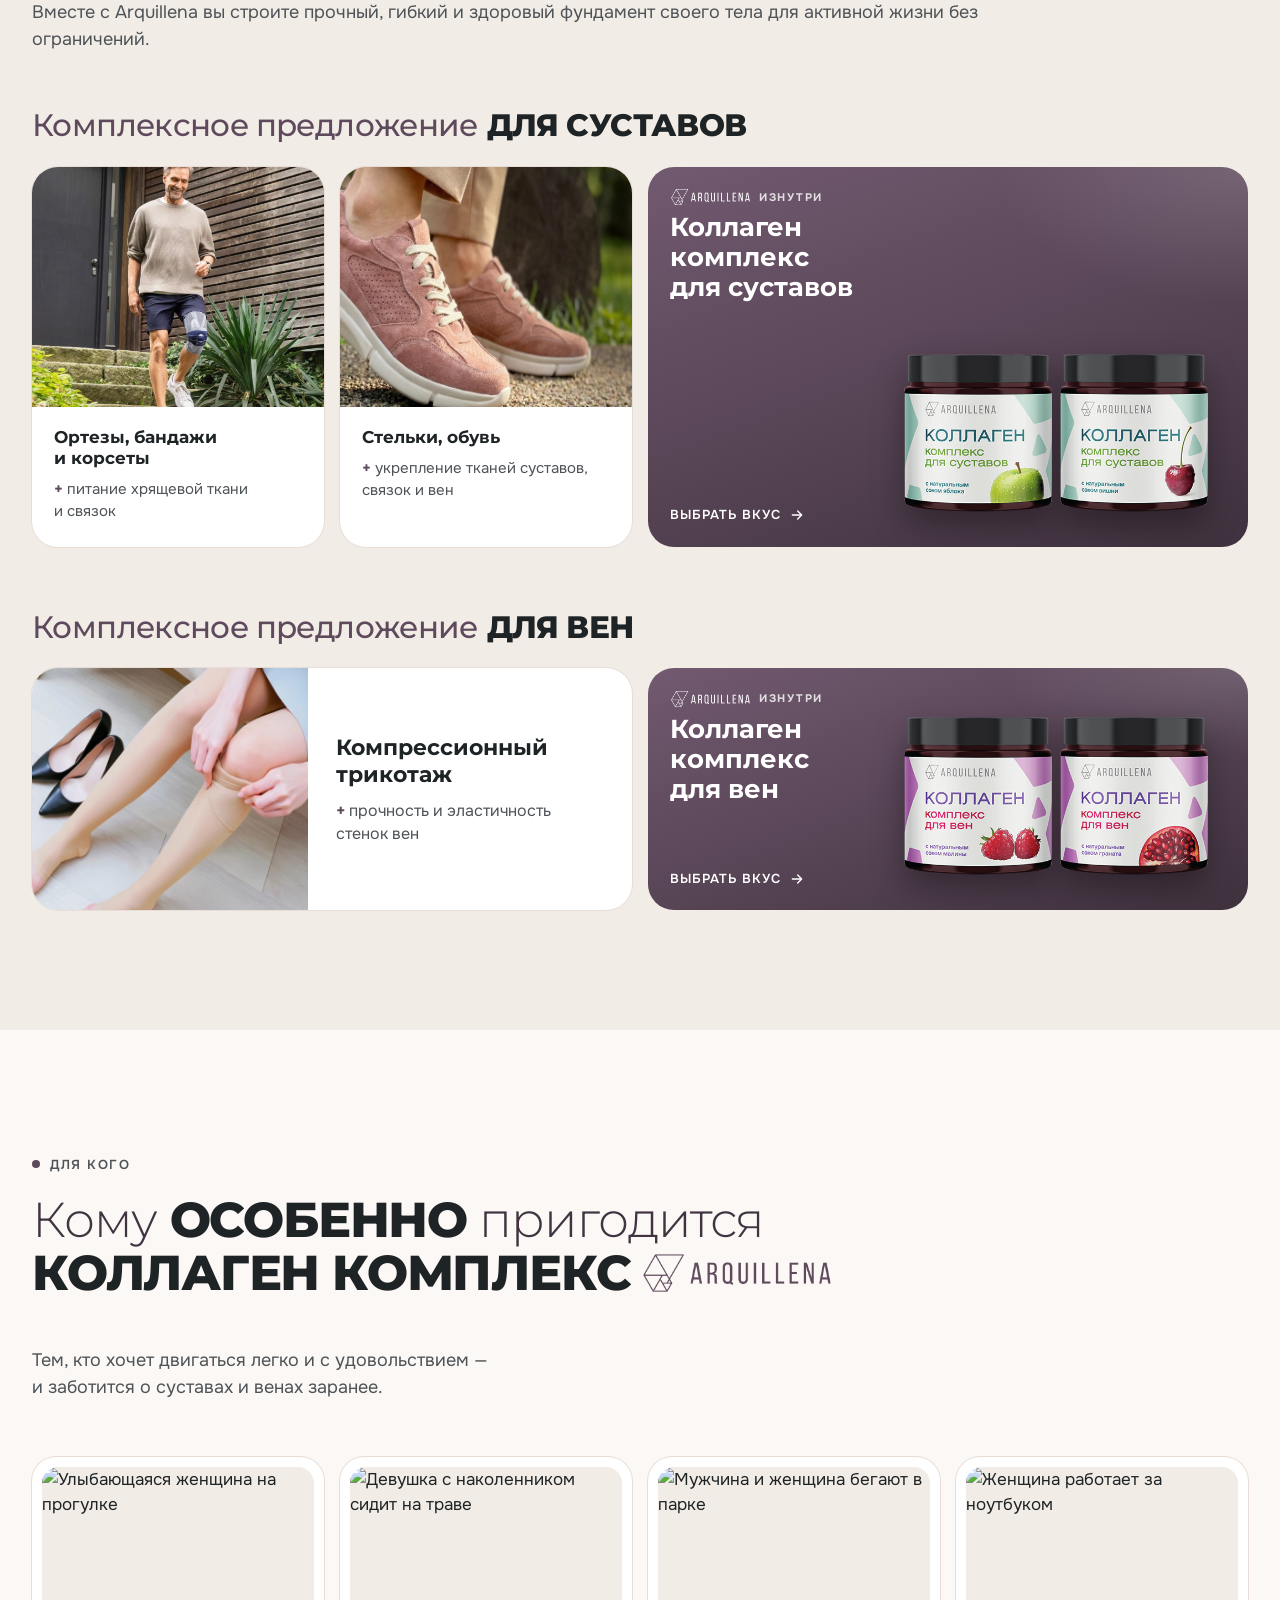
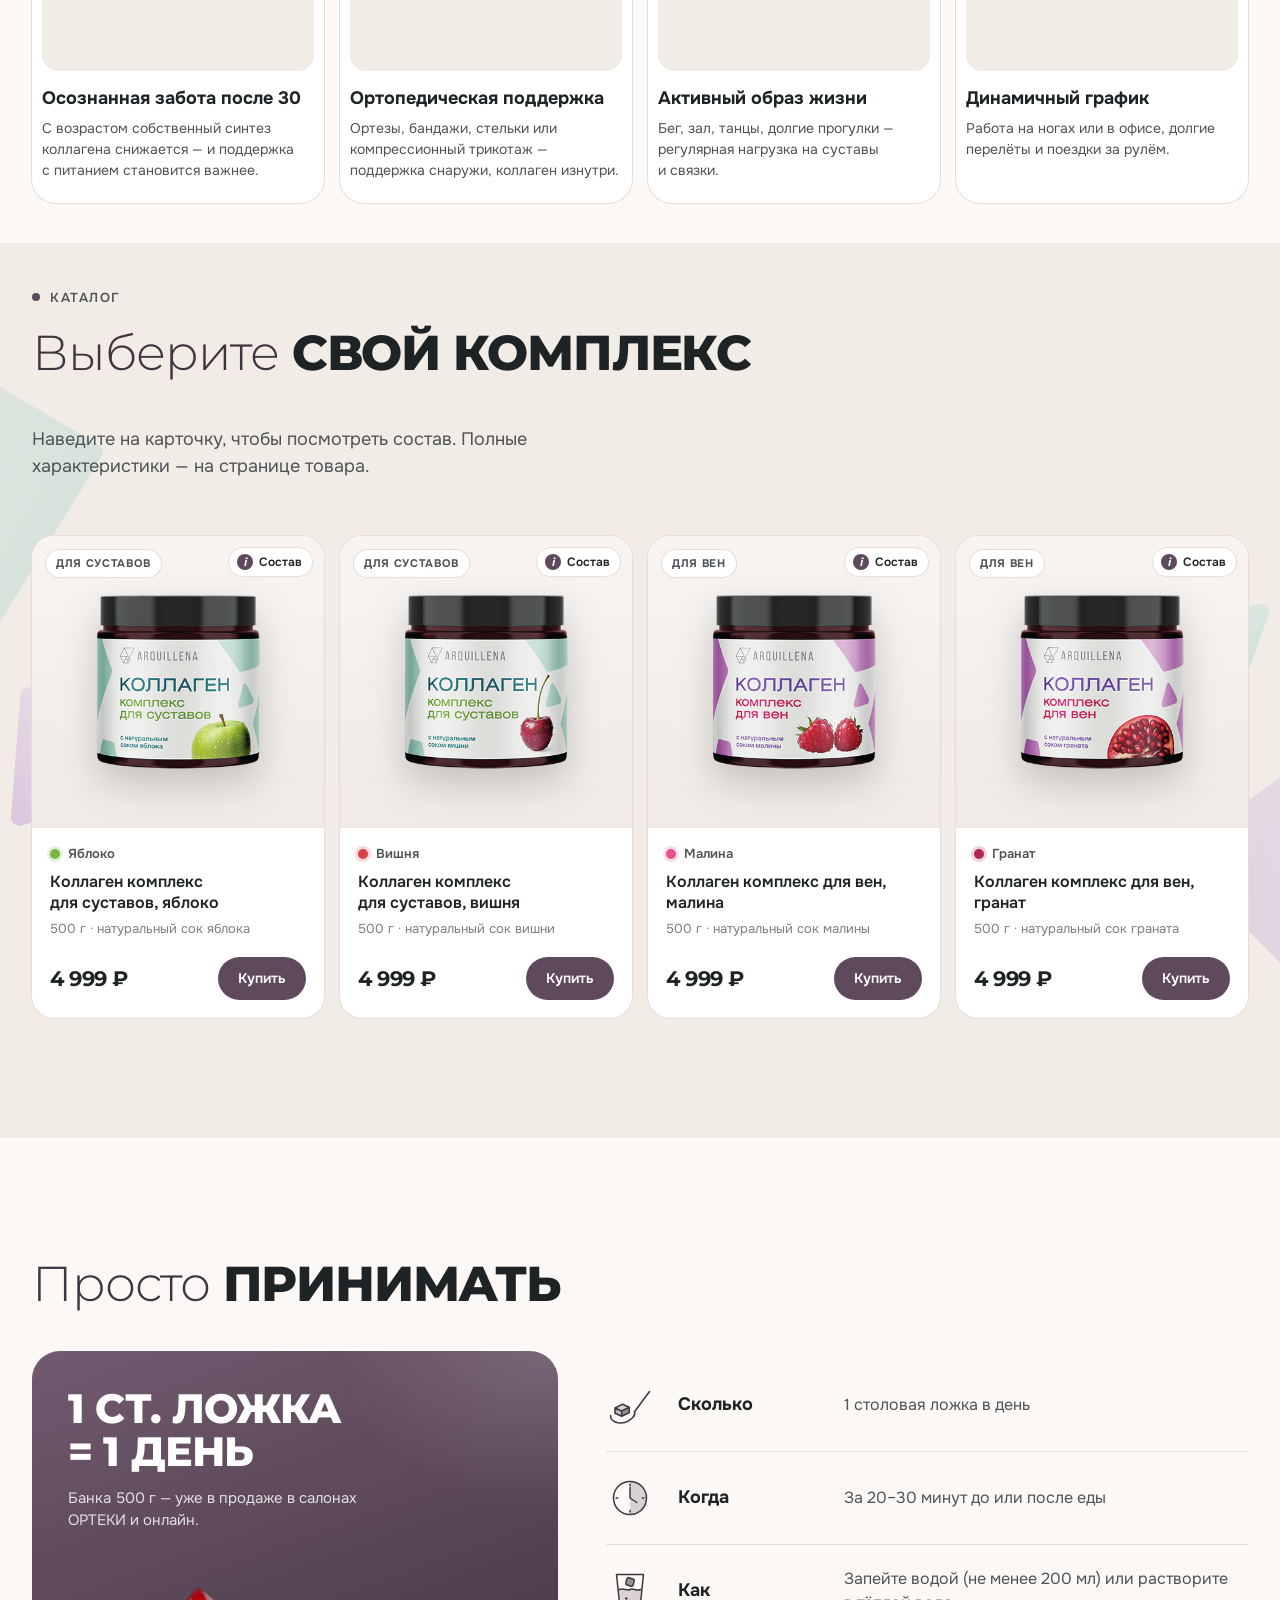
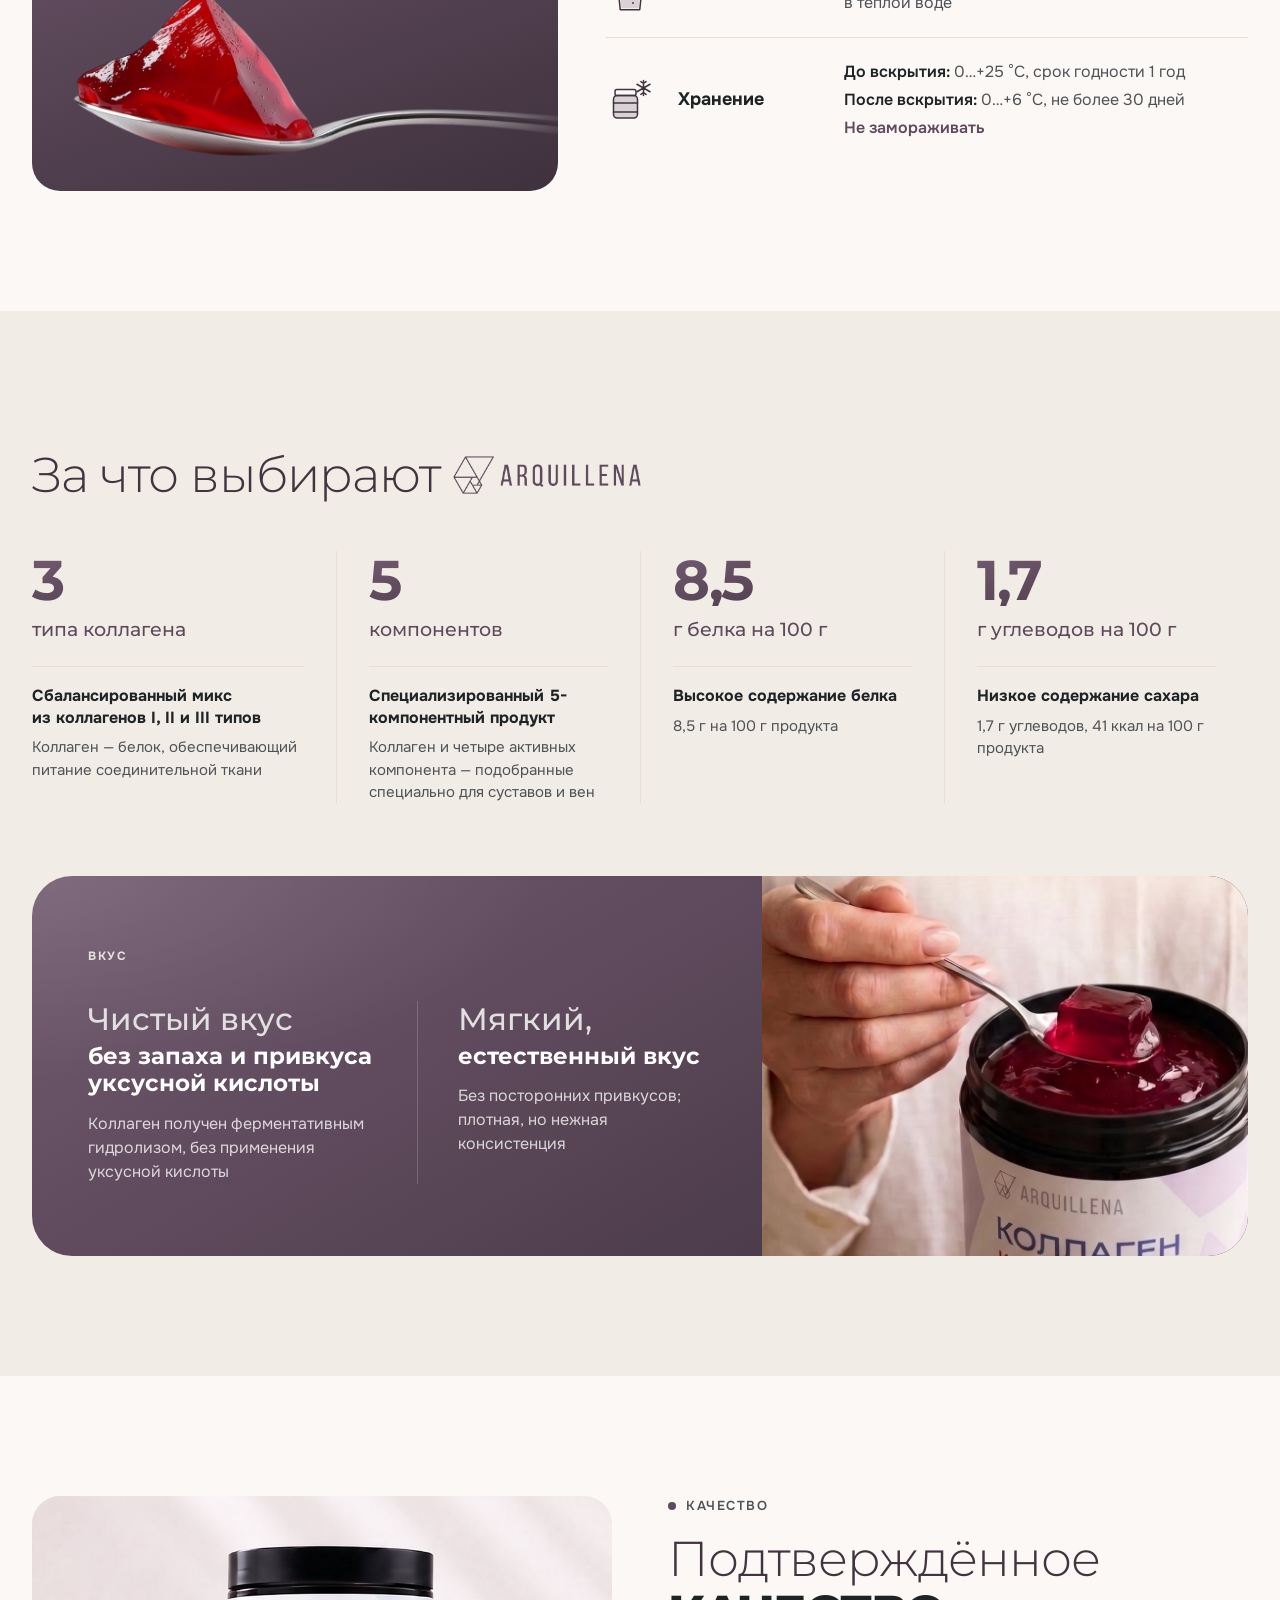
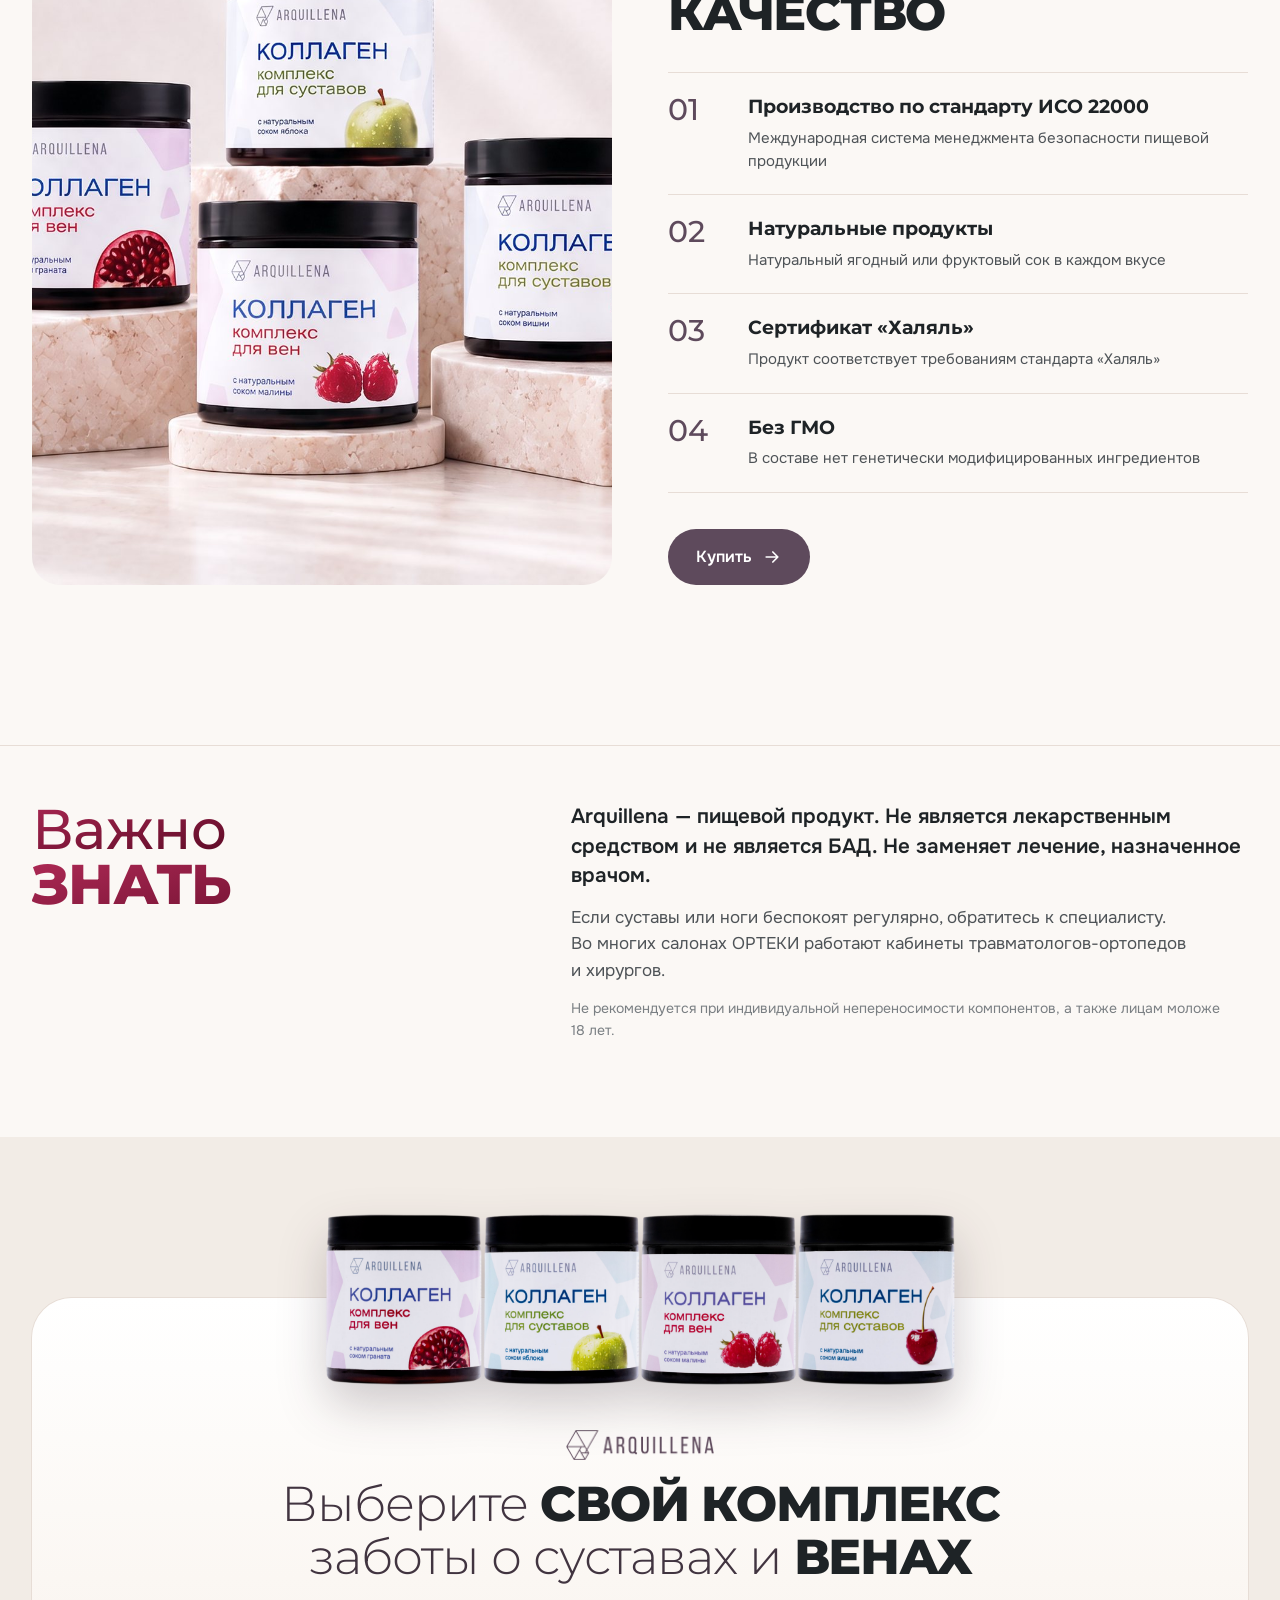
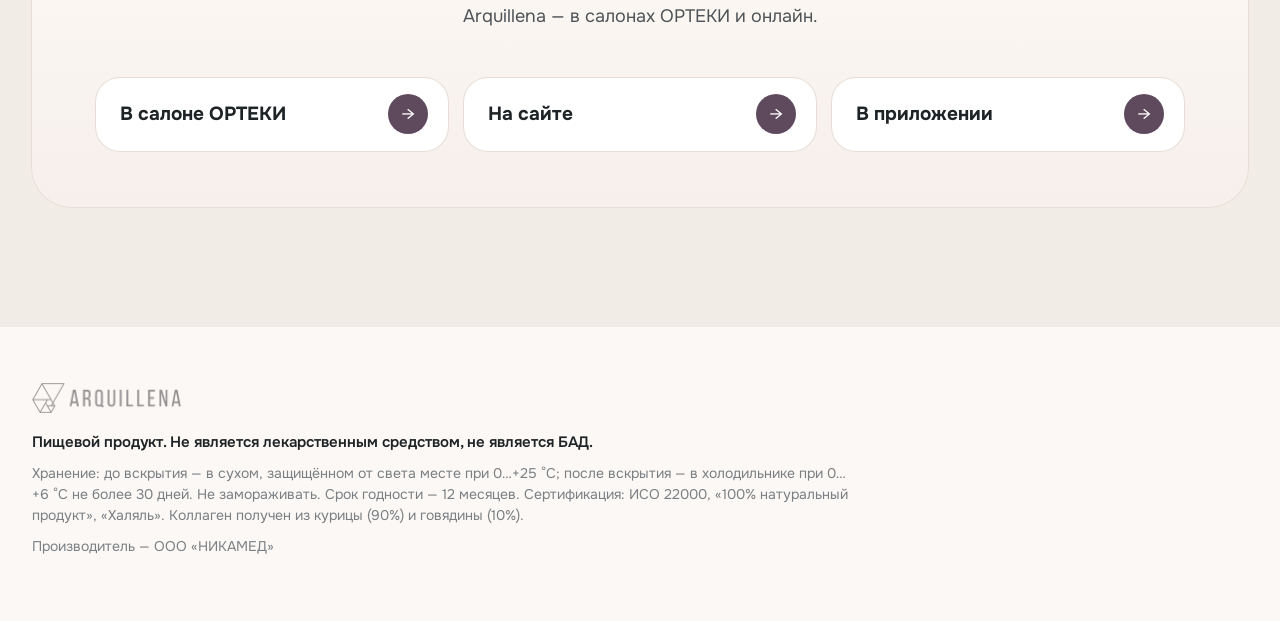
==== commit 14723f33: "Убрал "от" возле цены" ====
--- a/index.html
+++ b/index.html
@@ -286,7 +286,7 @@
           <div class="fx__spec-head"><span class="fx__label">Активные компоненты</span><span class="fx__note">на&nbsp;порцию 17&nbsp;г</span></div>
           <div class="fx__group"><span class="fx__sub">Компоненты хряща</span><ul class="fx__list"><li><span class="fx__name">Глюкозамин</span><span class="fx__dose">1190<small>мг</small></span></li><li><span class="fx__name">Хондроитин</span><span class="fx__dose">1360<small>мг</small></span></li></ul></div><div class="fx__group"><span class="fx__sub">Растительные компоненты</span><ul class="fx__list"><li><span class="fx__name">Куркума</span><span class="fx__dose">425<small>мг</small></span></li><li><span class="fx__name">Босвеллия</span><span class="fx__dose">408<small>мг</small></span></li></ul></div>
         </div>
-        <footer class="fx__foot"><span class="fx__price">от&nbsp;<b>4&nbsp;999&nbsp;₽</b></span><a class="btn btn--brand" href="#taste">Выбрать вкус и&nbsp;купить<svg viewBox="0 0 24 24" aria-hidden="true"><path d="M5 12h14M13 6l6 6-6 6"/></svg></a></footer>
+        <footer class="fx__foot"><span class="fx__price"><b>4&nbsp;999&nbsp;₽</b></span><a class="btn btn--brand" href="#taste">Выбрать вкус и&nbsp;купить<svg viewBox="0 0 24 24" aria-hidden="true"><path d="M5 12h14M13 6l6 6-6 6"/></svg></a></footer>
       </article>
 
       <article class="fx" data-reveal>
@@ -301,7 +301,7 @@
           <div class="fx__spec-head"><span class="fx__label">Активные компоненты</span><span class="fx__note">на&nbsp;порцию 17&nbsp;г</span></div>
           <div class="fx__group"><span class="fx__sub">Антиоксидант</span><ul class="fx__list"><li><span class="fx__name">Ресвератрол</span><span class="fx__dose">425<small>мг</small></span></li></ul></div><div class="fx__group"><span class="fx__sub">Растительные компоненты</span><ul class="fx__list"><li><span class="fx__name">Конский каштан</span><span class="fx__dose">306<small>мг</small></span></li><li><span class="fx__name">Листья красного винограда</span><span class="fx__dose">340<small>мг</small></span></li></ul></div><div class="fx__group"><span class="fx__sub">Увлажняющий компонент</span><ul class="fx__list"><li><span class="fx__name">Гиалуроновая кислота</span><span class="fx__dose">646<small>мг</small></span></li></ul></div>
         </div>
-        <footer class="fx__foot"><span class="fx__price">от&nbsp;<b>4&nbsp;999&nbsp;₽</b></span><a class="btn btn--brand" href="#taste">Выбрать вкус и&nbsp;купить<svg viewBox="0 0 24 24" aria-hidden="true"><path d="M5 12h14M13 6l6 6-6 6"/></svg></a></footer>
+        <footer class="fx__foot"><span class="fx__price"><b>4&nbsp;999&nbsp;₽</b></span><a class="btn btn--brand" href="#taste">Выбрать вкус и&nbsp;купить<svg viewBox="0 0 24 24" aria-hidden="true"><path d="M5 12h14M13 6l6 6-6 6"/></svg></a></footer>
       </article>
     </div>
   </div>
